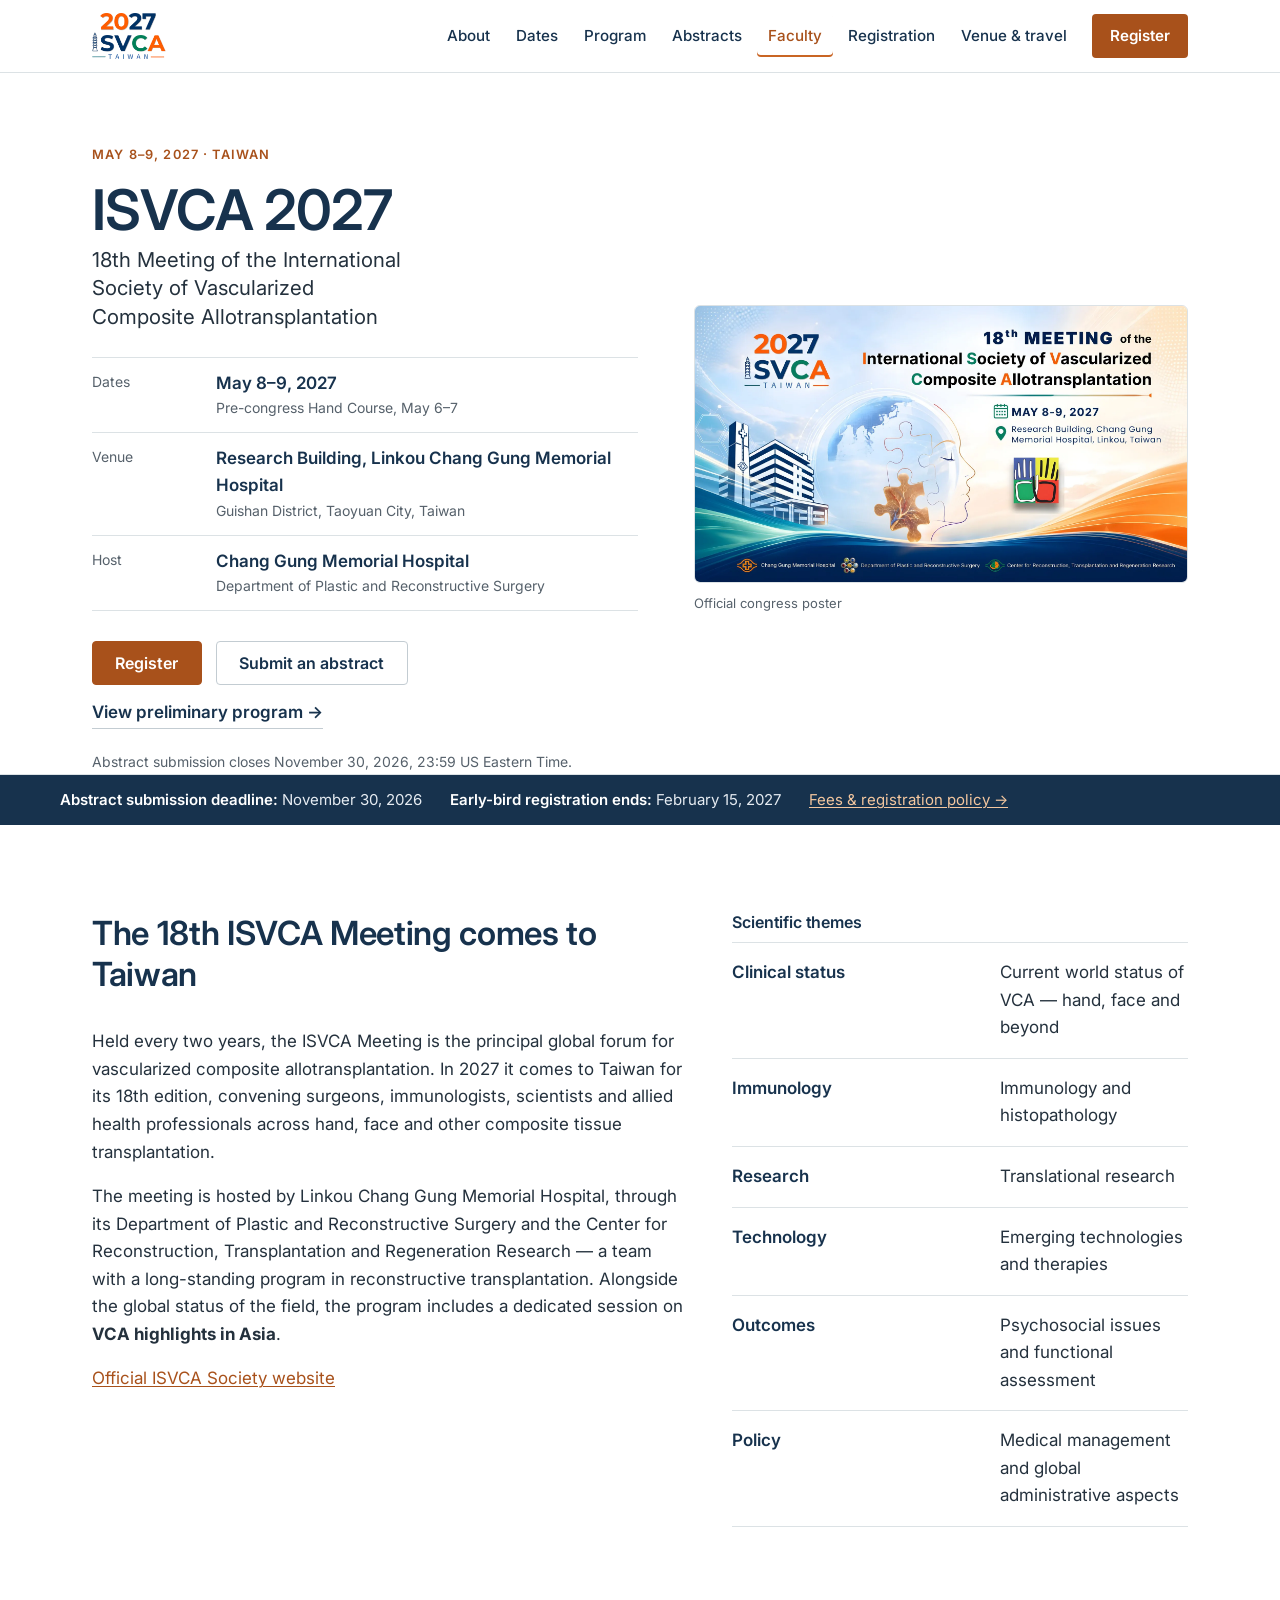
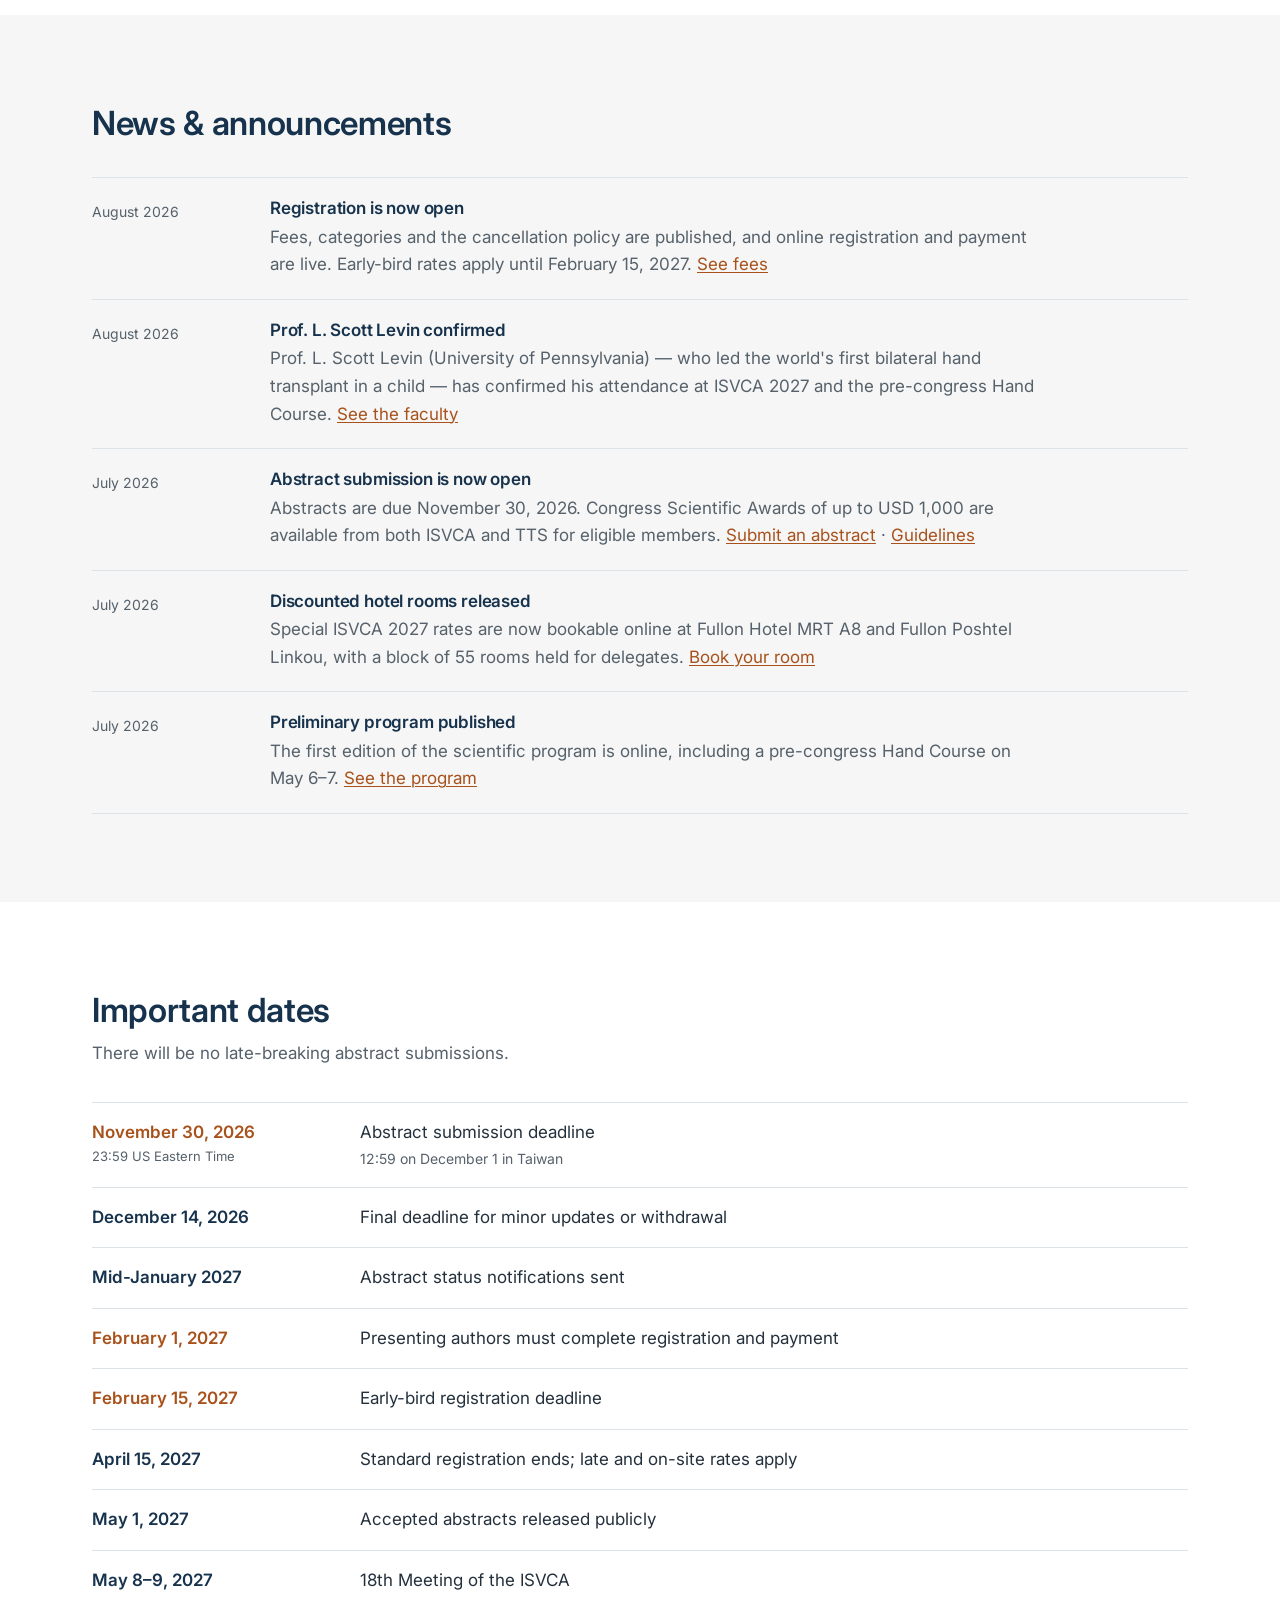
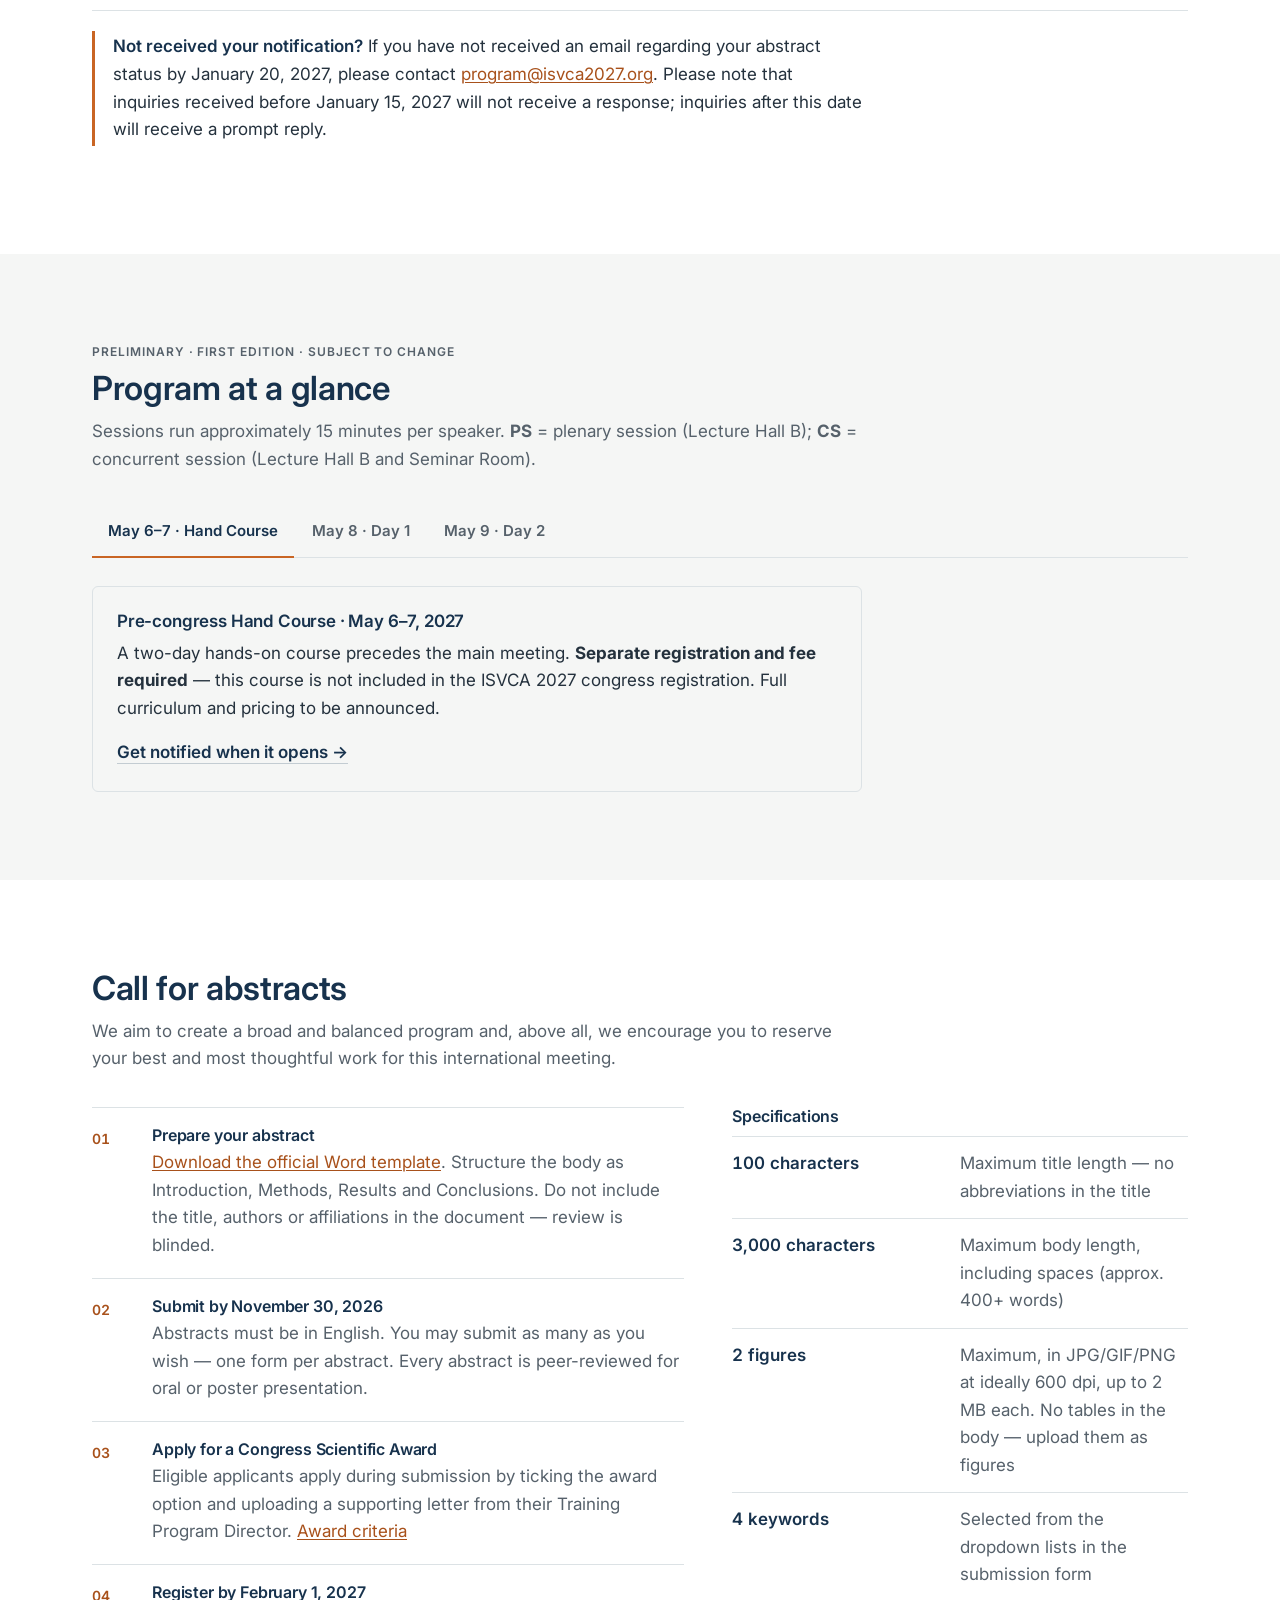
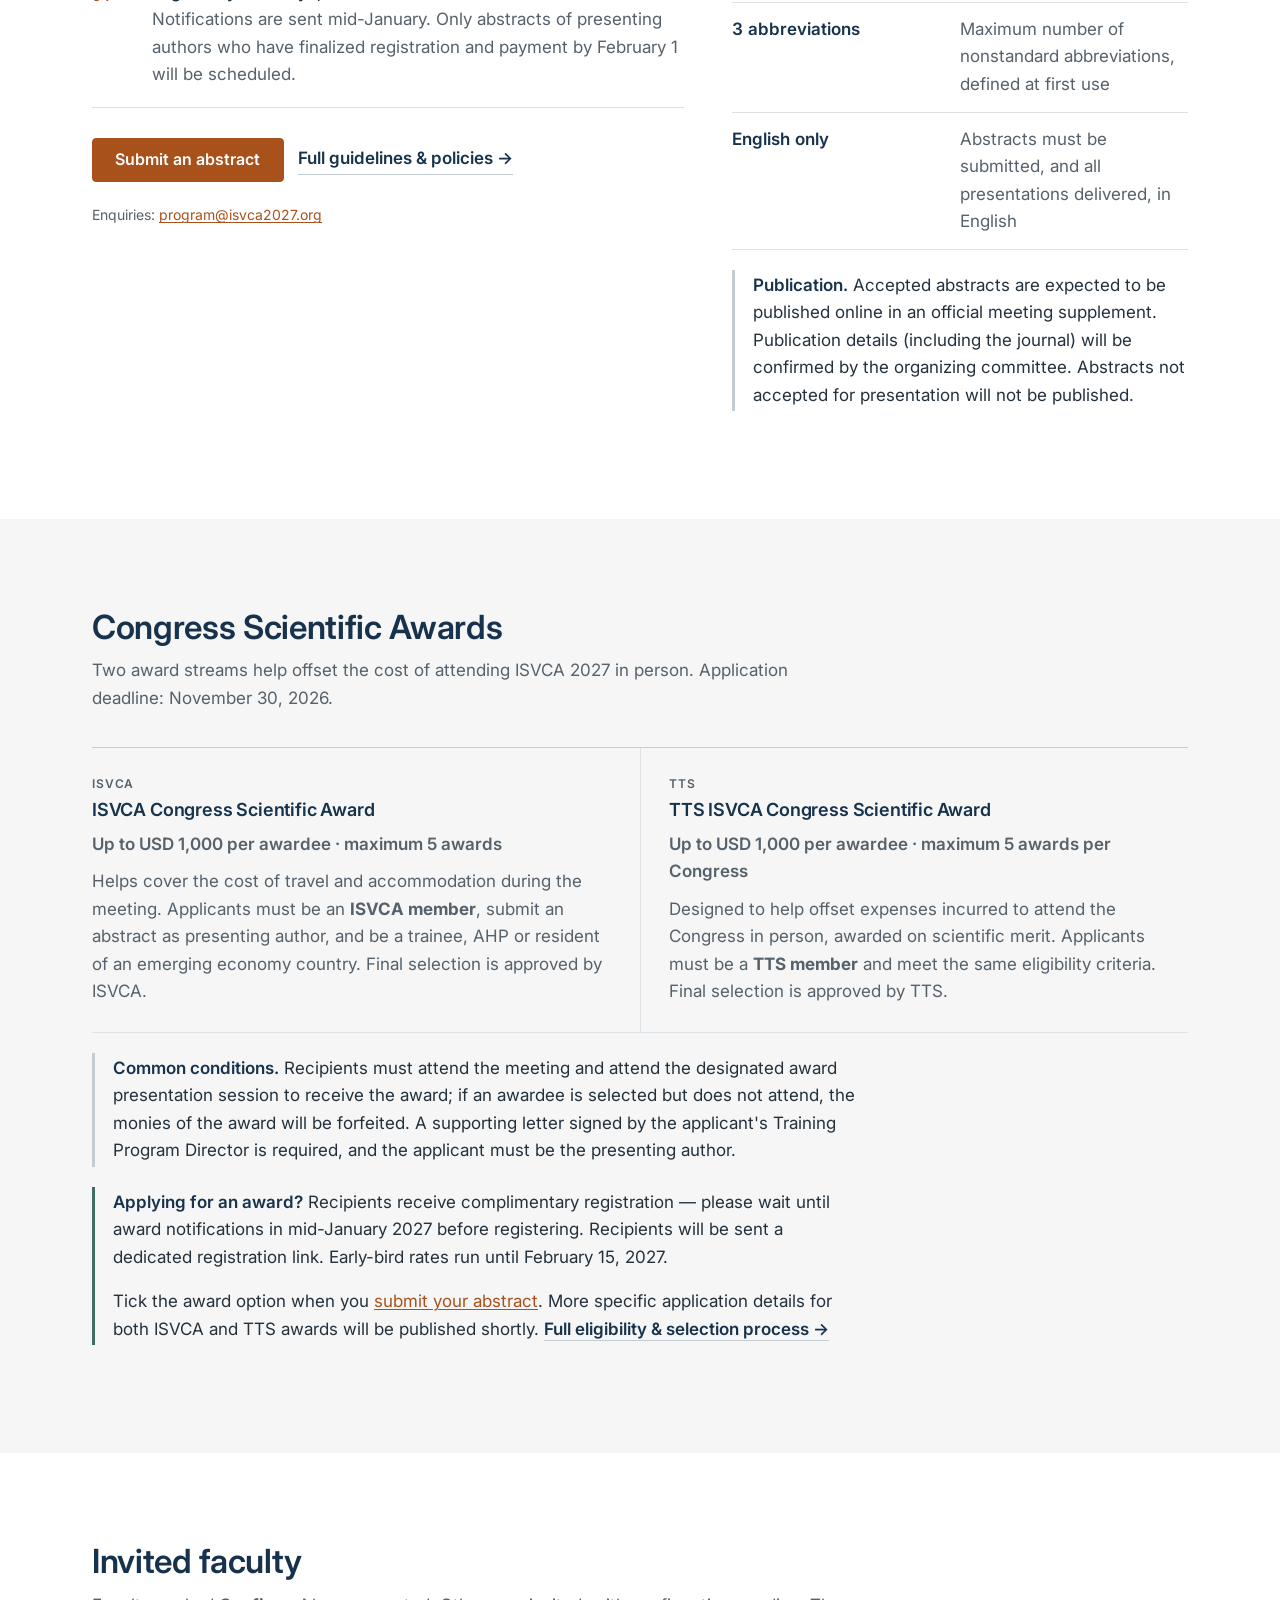
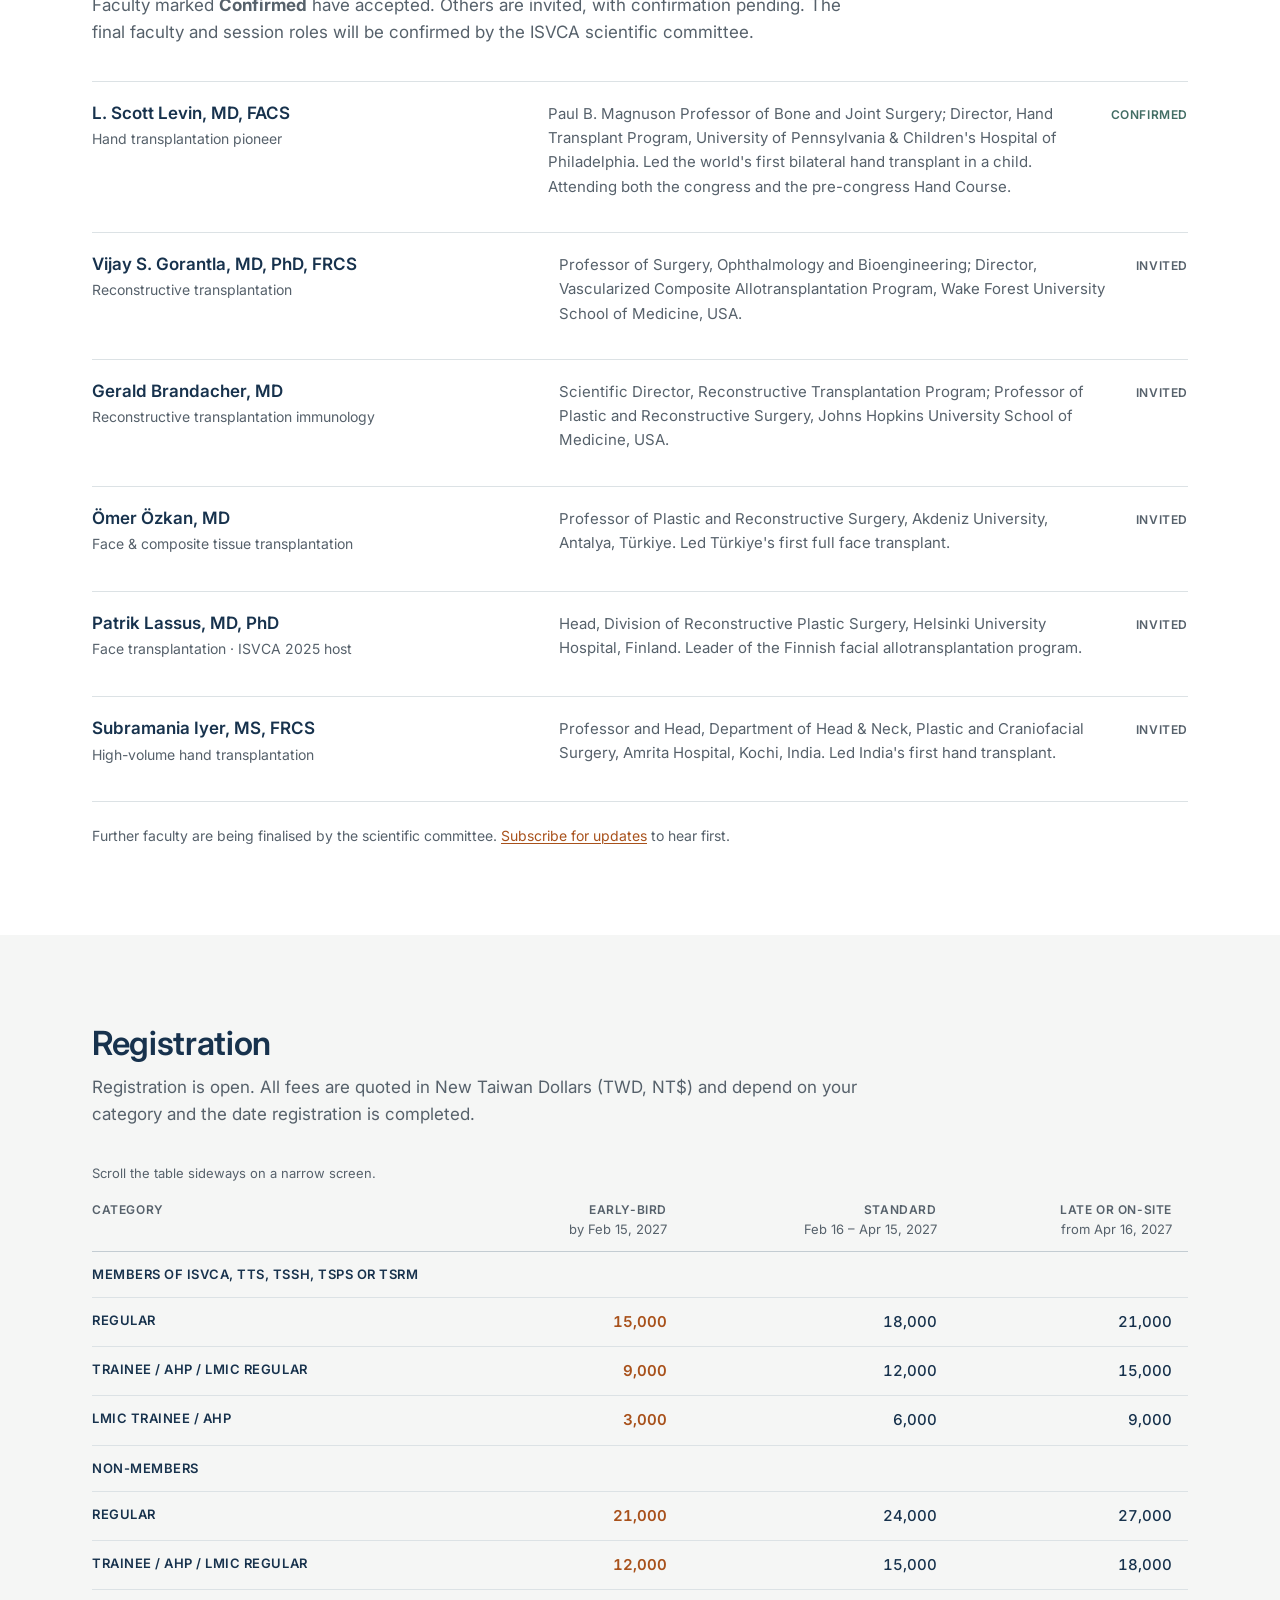
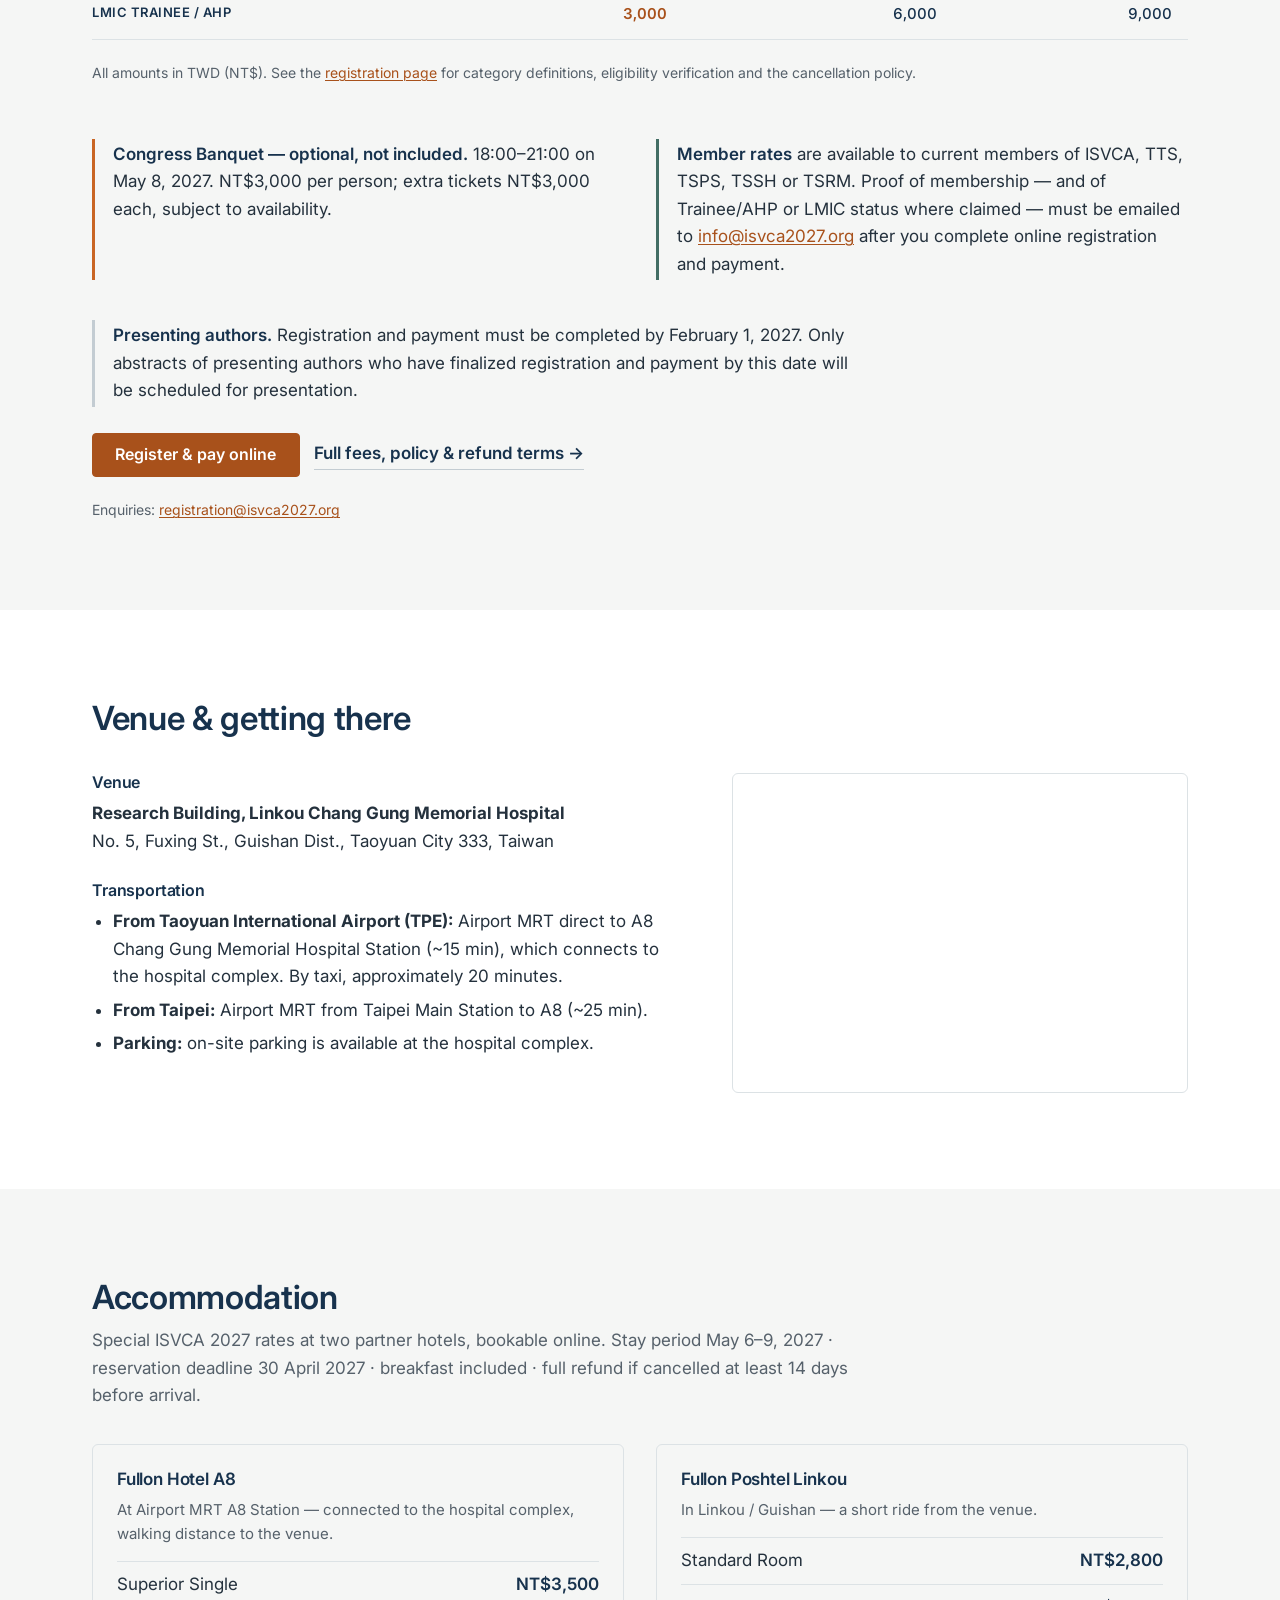
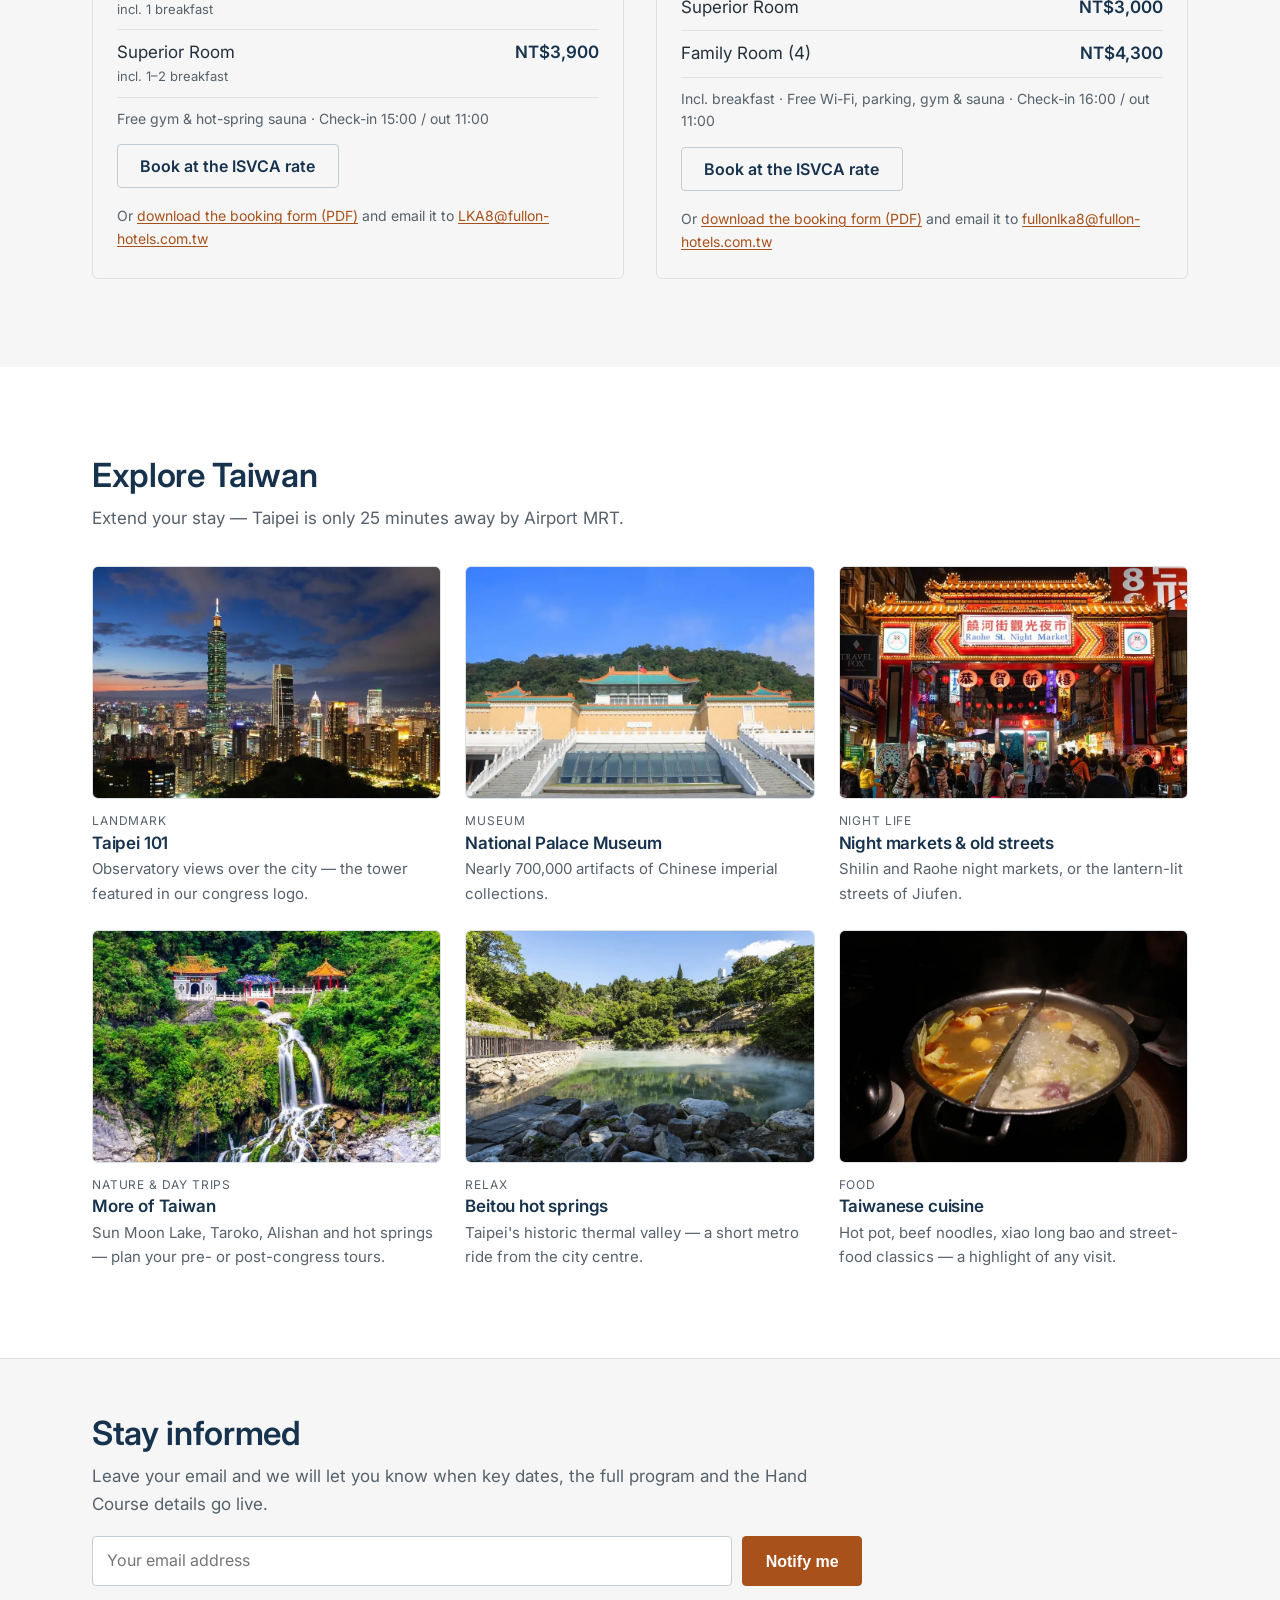
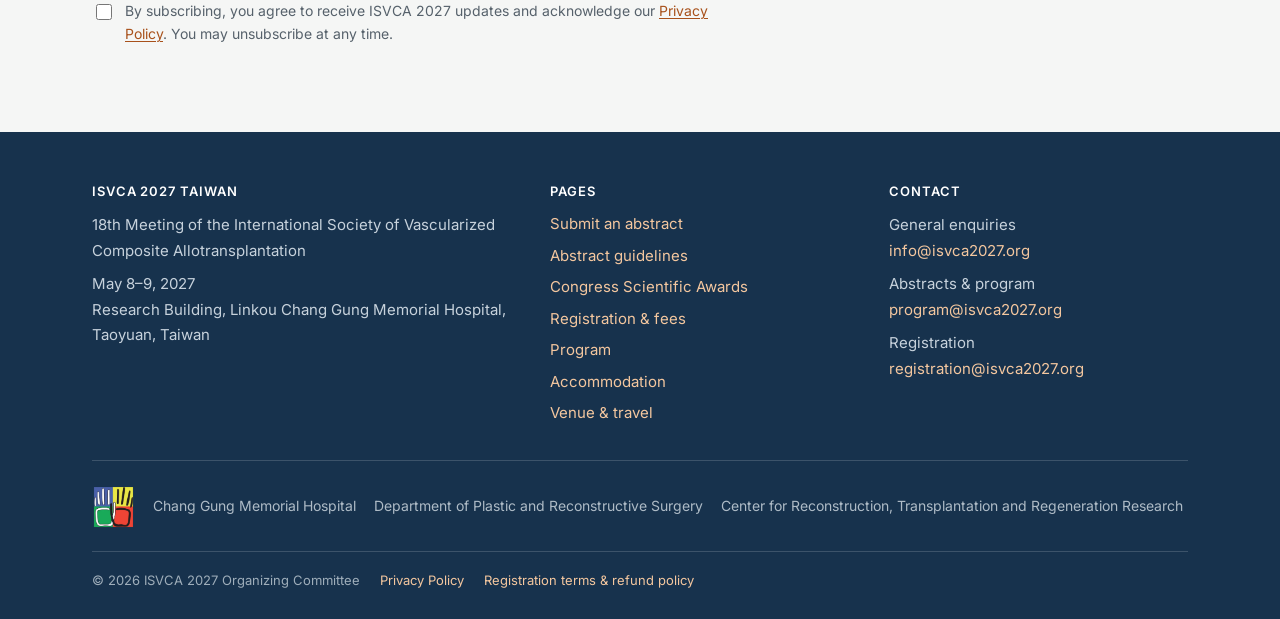
==== index.html @ fd090eeb "ISVCA 2027 site: editorial redesign with shared design system - single shared stylesheet (assets/css" ====
<!DOCTYPE html>
<html lang="en">
<head>
<meta charset="UTF-8">
<meta name="viewport" content="width=device-width, initial-scale=1">
<title>ISVCA 2027 — 18th Meeting of the International Society of Vascularized Composite Allotransplantation</title>
<meta name="description" content="18th Meeting of the International Society of Vascularized Composite Allotransplantation (ISVCA 2027), May 8–9, 2027, Linkou Chang Gung Memorial Hospital, Taiwan. Registration and call for abstracts are open.">
<link rel="canonical" href="https://isvca2027.org/">
<meta property="og:type" content="website">
<meta property="og:site_name" content="ISVCA 2027 Taiwan">
<meta property="og:title" content="ISVCA 2027 · 18th Meeting of the International Society of VCA">
<meta property="og:description" content="May 8–9, 2027 · Linkou Chang Gung Memorial Hospital, Taiwan. Registration open; abstracts due November 30, 2026.">
<meta property="og:url" content="https://isvca2027.org/">
<meta property="og:image" content="https://isvca2027.org/assets/banner.webp">
<meta name="twitter:card" content="summary_large_image">
<meta name="twitter:title" content="ISVCA 2027 · 18th Meeting of the International Society of VCA">
<meta name="twitter:description" content="May 8–9, 2027 · Taiwan. Registration open; abstracts due Nov 30, 2026.">
<meta name="twitter:image" content="https://isvca2027.org/assets/banner.webp">
<meta name="theme-color" content="#17324D">
<link rel="icon" href="assets/favicon.svg" type="image/svg+xml">
<link rel="preconnect" href="https://fonts.googleapis.com">
<link rel="preconnect" href="https://fonts.gstatic.com" crossorigin>
<link rel="stylesheet" href="https://fonts.googleapis.com/css2?family=Inter:wght@400;500;600&display=swap">
<link rel="stylesheet" href="assets/css/site.css">
<script type="application/ld+json">
{
  "@context":"https://schema.org","@type":"Event",
  "name":"ISVCA 2027 — 18th Meeting of the International Society of Vascularized Composite Allotransplantation",
  "startDate":"2027-05-08","endDate":"2027-05-09",
  "eventAttendanceMode":"https://schema.org/OfflineEventAttendanceMode",
  "eventStatus":"https://schema.org/EventScheduled",
  "location":{"@type":"Place","name":"Research Building, Linkou Chang Gung Memorial Hospital",
    "address":{"@type":"PostalAddress","streetAddress":"No. 5, Fuxing St., Guishan Dist.","addressLocality":"Taoyuan City","postalCode":"333","addressCountry":"TW"}},
  "organizer":{"@type":"Organization","name":"ISVCA 2027 Organizing Committee, Chang Gung Memorial Hospital","url":"https://isvca2027.org/"},
  "url":"https://isvca2027.org/"
}
</script>
</head>
<body>

<a class="sr-only" href="#main">Skip to main content</a>

<header class="site-head">
  <div class="wrap site-head__in">
    <a class="site-head__brand" href="/"><img src="assets/logo.webp" width="288" height="180" alt="ISVCA 2027 Taiwan"></a>
    <button class="nav-toggle" aria-expanded="false" aria-controls="site-nav">
      <svg width="16" height="12" viewBox="0 0 16 12" aria-hidden="true"><path d="M0 1h16M0 6h16M0 11h16" stroke="currentColor" stroke-width="1.6"/></svg>
      Menu
    </button>
    <nav class="site-nav" id="site-nav" aria-label="Main">
      <a href="#about">About</a>
      <a href="#dates">Dates</a>
      <a href="#program">Program</a>
      <a href="#abstracts">Abstracts</a>
      <a href="#faculty">Faculty</a>
      <a href="registration.html">Registration</a>
      <a href="#travel">Venue &amp; travel</a>
      <a class="nav-cta" href="https://payment.cgprstw.org/13" target="_blank" rel="noopener">Register</a>
    </nav>
  </div>
</header>

<main id="main">

  <!-- ============ HERO ============ -->
  <section class="hero">
    <div class="wrap hero__grid">
      <div>
        <p class="hero__eyebrow">May 8–9, 2027 · Taiwan</p>
        <h1>ISVCA 2027</h1>
        <p class="hero__sub">18th Meeting of the International Society of Vascularized Composite Allotransplantation</p>

        <ul class="hero__facts">
          <li><span class="k">Dates</span><span class="v">May 8–9, 2027<small>Pre-congress Hand Course, May 6–7</small></span></li>
          <li><span class="k">Venue</span><span class="v">Research Building, Linkou Chang Gung Memorial Hospital<small>Guishan District, Taoyuan City, Taiwan</small></span></li>
          <li><span class="k">Host</span><span class="v">Chang Gung Memorial Hospital<small>Department of Plastic and Reconstructive Surgery</small></span></li>
        </ul>

        <div class="hero__actions">
          <a class="btn btn--primary" href="https://payment.cgprstw.org/13" target="_blank" rel="noopener">Register</a>
          <a class="btn btn--secondary" href="submit-abstract.html">Submit an abstract</a>
          <a class="link-quiet" href="#program">View preliminary program →</a>
        </div>
        <p class="hero__note" id="countdown-note">Abstract submission closes November 30, 2026, 23:59 US Eastern Time.</p>
      </div>

      <figure class="hero__poster">
        <img src="assets/banner.webp" width="1920" height="1080" fetchpriority="high" decoding="async"
             alt="ISVCA 2027 official congress poster: 18th Meeting of the International Society of Vascularized Composite Allotransplantation, May 8–9 2027, Research Building, Linkou Chang Gung Memorial Hospital, Taiwan.">
        <figcaption>Official congress poster</figcaption>
      </figure>
    </div>
  </section>

  <div class="notice">
    <div class="wrap notice__in">
      <span><b>Abstract submission deadline:</b> November 30, 2026</span>
      <span><b>Early-bird registration ends:</b> February 15, 2027</span>
      <a href="registration.html">Fees &amp; registration policy →</a>
    </div>
  </div>

  <!-- ============ ABOUT ============ -->
  <section class="section" id="about">
    <div class="wrap">
      <div class="cols-2-7-5">
        <div class="reveal">
          <div class="s-head">
            <h2>The 18th ISVCA Meeting comes to Taiwan</h2>
          </div>
          <div class="prose">
            <p>Held every two years, the ISVCA Meeting is the principal global forum for vascularized composite
              allotransplantation. In 2027 it comes to Taiwan for its 18th edition, convening surgeons, immunologists,
              scientists and allied health professionals across hand, face and other composite tissue transplantation.</p>
            <p>The meeting is hosted by Linkou Chang Gung Memorial Hospital, through its Department of Plastic and
              Reconstructive Surgery and the Center for Reconstruction, Transplantation and Regeneration Research — a team
              with a long-standing program in reconstructive transplantation. Alongside the global status of the field, the
              program includes a dedicated session on <strong>VCA highlights in Asia</strong>.</p>
            <p><a href="https://tts.org/isvca-about/isvca-mission-objectives" target="_blank" rel="noopener">Official ISVCA Society website</a></p>
          </div>
        </div>

        <div class="reveal">
          <h3 style="font-size:1rem;margin-bottom:.6rem">Scientific themes</h3>
          <dl class="datalist">
            <div class="datalist__row"><dt class="datalist__term">Clinical status</dt><dd class="datalist__desc">Current world status of VCA — hand, face and beyond</dd></div>
            <div class="datalist__row"><dt class="datalist__term">Immunology</dt><dd class="datalist__desc">Immunology and histopathology</dd></div>
            <div class="datalist__row"><dt class="datalist__term">Research</dt><dd class="datalist__desc">Translational research</dd></div>
            <div class="datalist__row"><dt class="datalist__term">Technology</dt><dd class="datalist__desc">Emerging technologies and therapies</dd></div>
            <div class="datalist__row"><dt class="datalist__term">Outcomes</dt><dd class="datalist__desc">Psychosocial issues and functional assessment</dd></div>
            <div class="datalist__row"><dt class="datalist__term">Policy</dt><dd class="datalist__desc">Medical management and global administrative aspects</dd></div>
          </dl>
        </div>
      </div>
    </div>
  </section>

  <!-- ============ NEWS ============ -->
  <section class="section section--alt" id="news">
    <div class="wrap">
      <div class="s-head reveal"><h2>News &amp; announcements</h2></div>
      <div class="newslist reveal">
        <article class="newsitem">
          <p class="newsitem__date">August 2026</p>
          <div>
            <h3>Registration is now open</h3>
            <p>Fees, categories and the cancellation policy are published, and online registration and payment are live.
              Early-bird rates apply until February 15, 2027. <a href="registration.html">See fees</a></p>
          </div>
        </article>
        <article class="newsitem">
          <p class="newsitem__date">August 2026</p>
          <div>
            <h3>Prof. L. Scott Levin confirmed</h3>
            <p>Prof. L. Scott Levin (University of Pennsylvania) — who led the world's first bilateral hand transplant in a
              child — has confirmed his attendance at ISVCA 2027 and the pre-congress Hand Course.
              <a href="#faculty">See the faculty</a></p>
          </div>
        </article>
        <article class="newsitem">
          <p class="newsitem__date">July 2026</p>
          <div>
            <h3>Abstract submission is now open</h3>
            <p>Abstracts are due November 30, 2026. Congress Scientific Awards of up to USD 1,000 are available from both
              ISVCA and TTS for eligible members. <a href="submit-abstract.html">Submit an abstract</a> ·
              <a href="abstract-guidelines.html">Guidelines</a></p>
          </div>
        </article>
        <article class="newsitem">
          <p class="newsitem__date">July 2026</p>
          <div>
            <h3>Discounted hotel rooms released</h3>
            <p>Special ISVCA 2027 rates are now bookable online at Fullon Hotel MRT A8 and Fullon Poshtel Linkou, with a
              block of 55 rooms held for delegates. <a href="#hotels">Book your room</a></p>
          </div>
        </article>
        <article class="newsitem">
          <p class="newsitem__date">July 2026</p>
          <div>
            <h3>Preliminary program published</h3>
            <p>The first edition of the scientific program is online, including a pre-congress Hand Course on May 6–7.
              <a href="#program">See the program</a></p>
          </div>
        </article>
      </div>
    </div>
  </section>

  <!-- ============ DATES ============ -->
  <section class="section" id="dates">
    <div class="wrap">
      <div class="s-head reveal">
        <h2>Important dates</h2>
        <p class="lede">There will be no late-breaking abstract submissions.</p>
      </div>
      <dl class="datalist reveal">
        <div class="datalist__row is-key">
          <dt class="datalist__term">November 30, 2026<small>23:59 US Eastern Time</small></dt>
          <dd class="datalist__desc">Abstract submission deadline <small>12:59 on December 1 in Taiwan</small></dd>
        </div>
        <div class="datalist__row">
          <dt class="datalist__term">December 14, 2026</dt>
          <dd class="datalist__desc">Final deadline for minor updates or withdrawal</dd>
        </div>
        <div class="datalist__row">
          <dt class="datalist__term">Mid-January 2027</dt>
          <dd class="datalist__desc">Abstract status notifications sent</dd>
        </div>
        <div class="datalist__row is-key">
          <dt class="datalist__term">February 1, 2027</dt>
          <dd class="datalist__desc">Presenting authors must complete registration and payment</dd>
        </div>
        <div class="datalist__row is-key">
          <dt class="datalist__term">February 15, 2027</dt>
          <dd class="datalist__desc">Early-bird registration deadline</dd>
        </div>
        <div class="datalist__row">
          <dt class="datalist__term">April 15, 2027</dt>
          <dd class="datalist__desc">Standard registration ends; late and on-site rates apply</dd>
        </div>
        <div class="datalist__row">
          <dt class="datalist__term">May 1, 2027</dt>
          <dd class="datalist__desc">Accepted abstracts released publicly</dd>
        </div>
        <div class="datalist__row">
          <dt class="datalist__term">May 8–9, 2027</dt>
          <dd class="datalist__desc">18th Meeting of the ISVCA</dd>
        </div>
      </dl>
      <div class="callout callout--accent reveal">
        <p><span class="callout__title">Not received your notification?</span> If you have not received an email regarding
          your abstract status by January 20, 2027, please contact
          <a href="mailto:program@isvca2027.org">program@isvca2027.org</a>. Please note that inquiries received before
          January 15, 2027 will not receive a response; inquiries after this date will receive a prompt reply.</p>
      </div>
    </div>
  </section>

  <!-- ============ PROGRAM ============ -->
  <section class="section section--alt" id="program">
    <div class="wrap">
      <div class="s-head reveal">
        <span class="kicker">Preliminary · first edition · subject to change</span>
        <h2>Program at a glance</h2>
        <p class="lede">Sessions run approximately 15 minutes per speaker. <strong>PS</strong> = plenary session
          (Lecture Hall B); <strong>CS</strong> = concurrent session (Lecture Hall B and Seminar Room).</p>
      </div>

      <div class="tabs" data-tabs role="tablist" aria-label="Program days">
        <button role="tab" id="tab-course" aria-controls="panel-course" aria-selected="true" tabindex="0">May 6–7 · Hand Course</button>
        <button role="tab" id="tab-d1" aria-controls="panel-d1" aria-selected="false" tabindex="-1">May 8 · Day 1</button>
        <button role="tab" id="tab-d2" aria-controls="panel-d2" aria-selected="false" tabindex="-1">May 9 · Day 2</button>
      </div>

      <div class="tabpanel" id="panel-course" role="tabpanel" aria-labelledby="tab-course" tabindex="0">
        <div class="panel" style="margin-top:28px;max-width:var(--measure)">
          <h3>Pre-congress Hand Course · May 6–7, 2027</h3>
          <p>A two-day hands-on course precedes the main meeting. <strong>Separate registration and fee required</strong> —
            this course is not included in the ISVCA 2027 congress registration. Full curriculum and pricing to be announced.</p>
          <p style="margin-bottom:0"><a class="link-quiet" href="#notify">Get notified when it opens →</a></p>
        </div>
      </div>

      <div class="tabpanel" id="panel-d1" role="tabpanel" aria-labelledby="tab-d1" tabindex="0" hidden>
        <table class="sched">
          <caption>Saturday, May 8, 2027 — preliminary, subject to change.</caption>
          <thead><tr><th scope="col">Time</th><th scope="col">Session</th></tr></thead>
          <tbody>
            <tr><td class="t">07:30–08:30</td><td class="ttl">Oral Presentation I<span class="tag">PS</span><small>Peer-reviewed abstract presentations</small></td></tr>
            <tr class="is-key"><td class="t">08:30–08:50</td><td class="ttl">Opening &amp; Welcome</td></tr>
            <tr><td class="t">08:50–10:30</td><td class="ttl">Current World Status of VCA I<span class="tag">PS</span><small>Hand, face and other composite tissue transplantation</small></td></tr>
            <tr class="is-break"><td class="t">10:30–10:50</td><td class="ttl">Coffee break / poster exhibition</td></tr>
            <tr><td class="t">10:50–11:50</td><td class="ttl">Psychosocial Issues<span class="tag">PS</span></td></tr>
            <tr><td class="t">11:50–12:20</td><td class="ttl">Global Data Network<span class="tag">PS</span></td></tr>
            <tr class="is-break"><td class="t">12:20–13:30</td><td class="ttl">Lunch / sponsor's seminar</td></tr>
            <tr><td class="t">13:30–15:00</td><td class="ttl">Immunology &amp; Histopathology · Translational Research<span class="tag">CS</span><small>Concurrent sessions — Lecture Hall B and Seminar Room</small></td></tr>
            <tr class="is-break"><td class="t">15:00–15:20</td><td class="ttl">Coffee break / poster exhibition</td></tr>
            <tr><td class="t">15:20–16:20</td><td class="ttl">Emerging Technologies &amp; Therapies I · Functional Assessment<span class="tag">CS</span><small>Concurrent sessions</small></td></tr>
            <tr class="is-key"><td class="t">16:20–17:30</td><td class="ttl">The Nakos Keynote Lecture<span class="tag">PS</span></td></tr>
            <tr class="is-break"><td class="t">18:00–21:00</td><td class="ttl">Congress Banquet <small>Optional, not included in registration — NT$3,000 per person</small></td></tr>
          </tbody>
        </table>
      </div>

      <div class="tabpanel" id="panel-d2" role="tabpanel" aria-labelledby="tab-d2" tabindex="0" hidden>
        <table class="sched">
          <caption>Sunday, May 9, 2027 — preliminary, subject to change.</caption>
          <thead><tr><th scope="col">Time</th><th scope="col">Session</th></tr></thead>
          <tbody>
            <tr class="is-break"><td class="t">08:00–08:30</td><td class="ttl">ISVCA Council Meeting</td></tr>
            <tr class="is-break"><td class="t">08:30–09:00</td><td class="ttl">ISVCA Member Meeting</td></tr>
            <tr><td class="t">09:00–10:30</td><td class="ttl">Current World Status of VCA II<span class="tag">PS</span></td></tr>
            <tr class="is-break"><td class="t">10:30–10:50</td><td class="ttl">Coffee break / poster exhibition</td></tr>
            <tr class="is-key"><td class="t">10:50–12:20</td><td class="ttl">VCA Highlights in Asia<span class="tag">PS</span></td></tr>
            <tr class="is-break"><td class="t">12:20–13:30</td><td class="ttl">Lunch / sponsor's seminar</td></tr>
            <tr><td class="t">13:30–14:50</td><td class="ttl">Emerging Technologies &amp; Therapies II · Oral Presentation II<span class="tag">CS</span><small>Concurrent sessions</small></td></tr>
            <tr class="is-break"><td class="t">14:50–15:10</td><td class="ttl">Coffee break / poster exhibition</td></tr>
            <tr><td class="t">15:10–16:10</td><td class="ttl">Medical Management<span class="tag">PS</span></td></tr>
            <tr><td class="t">16:10–17:00</td><td class="ttl">Global Administrative Aspects<span class="tag">PS</span></td></tr>
            <tr class="is-key"><td class="t">17:00</td><td class="ttl">Closing Remarks</td></tr>
          </tbody>
        </table>
      </div>
    </div>
  </section>

  <!-- ============ ABSTRACTS ============ -->
  <section class="section" id="abstracts">
    <div class="wrap">
      <div class="s-head reveal">
        <h2>Call for abstracts</h2>
        <p class="lede">We aim to create a broad and balanced program and, above all, we encourage you to reserve your best
          and most thoughtful work for this international meeting.</p>
      </div>

      <div class="cols-2-7-5">
        <div class="reveal">
          <ol class="steps">
            <li>
              <div>
                <h3>Prepare your abstract</h3>
                <p><a href="ISVCA2027-Abstract-Template.docx" download>Download the official Word template</a>. Structure the
                  body as Introduction, Methods, Results and Conclusions. Do not include the title, authors or affiliations in
                  the document — review is blinded.</p>
              </div>
            </li>
            <li>
              <div>
                <h3>Submit by November 30, 2026</h3>
                <p>Abstracts must be in English. You may submit as many as you wish — one form per abstract. Every abstract is
                  peer-reviewed for oral or poster presentation.</p>
              </div>
            </li>
            <li>
              <div>
                <h3>Apply for a Congress Scientific Award</h3>
                <p>Eligible applicants apply during submission by ticking the award option and uploading a supporting letter
                  from their Training Program Director. <a href="awards.html">Award criteria</a></p>
              </div>
            </li>
            <li>
              <div>
                <h3>Register by February 1, 2027</h3>
                <p>Notifications are sent mid-January. Only abstracts of presenting authors who have finalized registration and
                  payment by February 1 will be scheduled.</p>
              </div>
            </li>
          </ol>

          <div class="hero__actions" style="margin-top:30px">
            <a class="btn btn--primary" href="submit-abstract.html">Submit an abstract</a>
            <a class="link-quiet" href="abstract-guidelines.html">Full guidelines &amp; policies →</a>
          </div>
          <p class="hero__note">Enquiries: <a href="mailto:program@isvca2027.org">program@isvca2027.org</a></p>
        </div>

        <div class="reveal">
          <h3 style="font-size:1rem;margin-bottom:.6rem">Specifications</h3>
          <dl class="speclist">
            <div class="speclist__row"><dt>100 characters</dt><dd>Maximum title length — no abbreviations in the title</dd></div>
            <div class="speclist__row"><dt>3,000 characters</dt><dd>Maximum body length, including spaces (approx. 400+ words)</dd></div>
            <div class="speclist__row"><dt>2 figures</dt><dd>Maximum, in JPG/GIF/PNG at ideally 600 dpi, up to 2 MB each. No tables in the body — upload them as figures</dd></div>
            <div class="speclist__row"><dt>4 keywords</dt><dd>Selected from the dropdown lists in the submission form</dd></div>
            <div class="speclist__row"><dt>3 abbreviations</dt><dd>Maximum number of nonstandard abbreviations, defined at first use</dd></div>
            <div class="speclist__row"><dt>English only</dt><dd>Abstracts must be submitted, and all presentations delivered, in English</dd></div>
          </dl>
          <div class="callout">
            <p><span class="callout__title">Publication.</span> Accepted abstracts are expected to be published online in an
              official meeting supplement. Publication details (including the journal) will be confirmed by the organizing
              committee. Abstracts not accepted for presentation will not be published.</p>
          </div>
        </div>
      </div>
    </div>
  </section>

  <!-- ============ AWARDS ============ -->
  <section class="section section--alt" id="awards">
    <div class="wrap">
      <div class="s-head reveal">
        <h2>Congress Scientific Awards</h2>
        <p class="lede">Two award streams help offset the cost of attending ISVCA 2027 in person.
          Application deadline: November 30, 2026.</p>
      </div>

      <div class="awards reveal">
        <div class="award">
          <p class="award__org">ISVCA</p>
          <h3>ISVCA Congress Scientific Award</h3>
          <p class="award__amount">Up to USD 1,000 per awardee · maximum 5 awards</p>
          <p>Helps cover the cost of travel and accommodation during the meeting. Applicants must be an <strong>ISVCA
            member</strong>, submit an abstract as presenting author, and be a trainee, AHP or resident of an emerging economy
            country. Final selection is approved by ISVCA.</p>
        </div>
        <div class="award">
          <p class="award__org">TTS</p>
          <h3>TTS ISVCA Congress Scientific Award</h3>
          <p class="award__amount">Up to USD 1,000 per awardee · maximum 5 awards per Congress</p>
          <p>Designed to help offset expenses incurred to attend the Congress in person, awarded on scientific merit.
            Applicants must be a <strong>TTS member</strong> and meet the same eligibility criteria. Final selection is
            approved by TTS.</p>
        </div>
      </div>

      <div class="callout reveal">
        <p><span class="callout__title">Common conditions.</span> Recipients must attend the meeting and attend the designated
          award presentation session to receive the award; if an awardee is selected but does not attend, the monies of the
          award will be forfeited. A supporting letter signed by the applicant's Training Program Director is required, and the
          applicant must be the presenting author.</p>
      </div>
      <div class="callout callout--green reveal">
        <p><span class="callout__title">Applying for an award?</span> Recipients receive complimentary registration — please
          wait until award notifications in mid-January 2027 before registering. Recipients will be sent a dedicated
          registration link. Early-bird rates run until February 15, 2027.</p>
        <p style="margin-bottom:0">Tick the award option when you <a href="submit-abstract.html">submit your abstract</a>.
          More specific application details for both ISVCA and TTS awards will be published shortly.
          <a class="link-quiet" href="awards.html">Full eligibility &amp; selection process →</a></p>
      </div>
    </div>
  </section>

  <!-- ============ FACULTY ============ -->
  <section class="section" id="faculty">
    <div class="wrap">
      <div class="s-head reveal">
        <h2>Invited faculty</h2>
        <p class="lede">Faculty marked <strong>Confirmed</strong> have accepted. Others are invited, with confirmation
          pending. The final faculty and session roles will be confirmed by the ISVCA scientific committee.</p>
      </div>
      <div class="faculty reveal">
        <div class="faculty__row">
          <p class="faculty__name">L. Scott Levin, MD, FACS<span>Hand transplantation pioneer</span></p>
          <p class="faculty__affil">Paul B. Magnuson Professor of Bone and Joint Surgery; Director, Hand Transplant Program,
            University of Pennsylvania &amp; Children's Hospital of Philadelphia. Led the world's first bilateral hand
            transplant in a child. Attending both the congress and the pre-congress Hand Course.</p>
          <p class="faculty__status is-confirmed">Confirmed</p>
        </div>
        <div class="faculty__row">
          <p class="faculty__name">Vijay S. Gorantla, MD, PhD, FRCS<span>Reconstructive transplantation</span></p>
          <p class="faculty__affil">Professor of Surgery, Ophthalmology and Bioengineering; Director, Vascularized Composite
            Allotransplantation Program, Wake Forest University School of Medicine, USA.</p>
          <p class="faculty__status">Invited</p>
        </div>
        <div class="faculty__row">
          <p class="faculty__name">Gerald Brandacher, MD<span>Reconstructive transplantation immunology</span></p>
          <p class="faculty__affil">Scientific Director, Reconstructive Transplantation Program; Professor of Plastic and
            Reconstructive Surgery, Johns Hopkins University School of Medicine, USA.</p>
          <p class="faculty__status">Invited</p>
        </div>
        <div class="faculty__row">
          <p class="faculty__name">Ömer Özkan, MD<span>Face &amp; composite tissue transplantation</span></p>
          <p class="faculty__affil">Professor of Plastic and Reconstructive Surgery, Akdeniz University, Antalya, Türkiye.
            Led Türkiye's first full face transplant.</p>
          <p class="faculty__status">Invited</p>
        </div>
        <div class="faculty__row">
          <p class="faculty__name">Patrik Lassus, MD, PhD<span>Face transplantation · ISVCA 2025 host</span></p>
          <p class="faculty__affil">Head, Division of Reconstructive Plastic Surgery, Helsinki University Hospital, Finland.
            Leader of the Finnish facial allotransplantation program.</p>
          <p class="faculty__status">Invited</p>
        </div>
        <div class="faculty__row">
          <p class="faculty__name">Subramania Iyer, MS, FRCS<span>High-volume hand transplantation</span></p>
          <p class="faculty__affil">Professor and Head, Department of Head &amp; Neck, Plastic and Craniofacial Surgery,
            Amrita Hospital, Kochi, India. Led India's first hand transplant.</p>
          <p class="faculty__status">Invited</p>
        </div>
      </div>
      <p class="hero__note reveal">Further faculty are being finalised by the scientific committee.
        <a href="#notify">Subscribe for updates</a> to hear first.</p>
    </div>
  </section>

  <!-- ============ REGISTRATION ============ -->
  <section class="section section--alt" id="registration">
    <div class="wrap">
      <div class="s-head reveal">
        <h2>Registration</h2>
        <p class="lede">Registration is open. All fees are quoted in New Taiwan Dollars (TWD, NT$) and depend on your
          category and the date registration is completed.</p>
      </div>

      <div class="reveal">
        <p class="tablewrap__hint">Scroll the table sideways on a narrow screen.</p>
        <div class="tablewrap">
          <table class="feetable">
            <caption class="sr-only">ISVCA 2027 registration fees in New Taiwan Dollars</caption>
            <thead>
              <tr>
                <th scope="col">Category</th>
                <th scope="col">Early-bird<span>by Feb 15, 2027</span></th>
                <th scope="col">Standard<span>Feb 16 – Apr 15, 2027</span></th>
                <th scope="col">Late or on-site<span>from Apr 16, 2027</span></th>
              </tr>
            </thead>
            <tbody>
              <tr><th scope="rowgroup" colspan="4">Members of ISVCA, TTS, TSSH, TSPS or TSRM</th></tr>
              <tr><th scope="row">Regular</th><td class="num is-early">15,000</td><td class="num">18,000</td><td class="num">21,000</td></tr>
              <tr><th scope="row">Trainee / AHP / LMIC Regular</th><td class="num is-early">9,000</td><td class="num">12,000</td><td class="num">15,000</td></tr>
              <tr><th scope="row">LMIC Trainee / AHP</th><td class="num is-early">3,000</td><td class="num">6,000</td><td class="num">9,000</td></tr>
              <tr><th scope="rowgroup" colspan="4">Non-members</th></tr>
              <tr><th scope="row">Regular</th><td class="num is-early">21,000</td><td class="num">24,000</td><td class="num">27,000</td></tr>
              <tr><th scope="row">Trainee / AHP / LMIC Regular</th><td class="num is-early">12,000</td><td class="num">15,000</td><td class="num">18,000</td></tr>
              <tr><th scope="row">LMIC Trainee / AHP</th><td class="num is-early">3,000</td><td class="num">6,000</td><td class="num">9,000</td></tr>
            </tbody>
          </table>
        </div>
        <p class="hero__note">All amounts in TWD (NT$). See the <a href="registration.html">registration page</a> for category
          definitions, eligibility verification and the cancellation policy.</p>
      </div>

      <div class="cols-2" style="margin-top:34px">
        <div class="callout callout--accent reveal">
          <p><span class="callout__title">Congress Banquet — optional, not included.</span> 18:00–21:00 on May 8, 2027.
            NT$3,000 per person; extra tickets NT$3,000 each, subject to availability.</p>
        </div>
        <div class="callout callout--green reveal">
          <p><span class="callout__title">Member rates</span> are available to current members of ISVCA, TTS, TSPS, TSSH or
            TSRM. Proof of membership — and of Trainee/AHP or LMIC status where claimed — must be emailed to
            <a href="mailto:info@isvca2027.org">info@isvca2027.org</a> after you complete online registration and payment.</p>
        </div>
      </div>

      <div class="callout reveal">
        <p><span class="callout__title">Presenting authors.</span> Registration and payment must be completed by February 1,
          2027. Only abstracts of presenting authors who have finalized registration and payment by this date will be
          scheduled for presentation.</p>
      </div>

      <div class="hero__actions reveal" style="margin-top:26px">
        <a class="btn btn--primary" href="https://payment.cgprstw.org/13" target="_blank" rel="noopener">Register &amp; pay online</a>
        <a class="link-quiet" href="registration.html">Full fees, policy &amp; refund terms →</a>
      </div>
      <p class="hero__note reveal">Enquiries: <a href="mailto:registration@isvca2027.org">registration@isvca2027.org</a></p>
    </div>
  </section>

  <!-- ============ VENUE & TRAVEL ============ -->
  <section class="section" id="travel">
    <div class="wrap">
      <div class="s-head reveal"><h2>Venue &amp; getting there</h2></div>
      <div class="cols-2-7-5">
        <div class="reveal">
          <h3 style="font-size:1rem;margin-bottom:.5rem">Venue</h3>
          <p class="prose"><strong>Research Building, Linkou Chang Gung Memorial Hospital</strong><br>
            No. 5, Fuxing St., Guishan Dist., Taoyuan City 333, Taiwan</p>

          <h3 style="font-size:1rem;margin:1.6rem 0 .5rem">Transportation</h3>
          <ul class="prose">
            <li><strong>From Taoyuan International Airport (TPE):</strong> Airport MRT direct to A8 Chang Gung Memorial
              Hospital Station (~15 min), which connects to the hospital complex. By taxi, approximately 20 minutes.</li>
            <li><strong>From Taipei:</strong> Airport MRT from Taipei Main Station to A8 (~25 min).</li>
            <li><strong>Parking:</strong> on-site parking is available at the hospital complex.</li>
          </ul>
        </div>
        <div class="reveal">
          <iframe class="mapframe" loading="lazy" title="Map of Linkou Chang Gung Memorial Hospital"
                  src="https://maps.google.com/maps?q=Linkou%20Chang%20Gung%20Memorial%20Hospital%2C%20Taoyuan%2C%20Taiwan&z=14&output=embed"></iframe>
        </div>
      </div>
    </div>
  </section>

  <!-- ============ HOTELS ============ -->
  <section class="section section--alt" id="hotels">
    <div class="wrap">
      <div class="s-head reveal">
        <h2>Accommodation</h2>
        <p class="lede">Special ISVCA 2027 rates at two partner hotels, bookable online. Stay period May 6–9, 2027 ·
          reservation deadline 30 April 2027 · breakfast included · full refund if cancelled at least 14 days before arrival.</p>
      </div>
      <div class="cols-2 reveal">
        <div class="panel">
          <h3>Fullon Hotel A8</h3>
          <p style="color:var(--muted);font-size:.9375rem">At Airport MRT A8 Station — connected to the hospital complex,
            walking distance to the venue.</p>
          <dl class="datalist" style="margin:14px 0 10px">
            <div class="datalist__row" style="padding:9px 0;grid-template-columns:1fr auto">
              <dt class="datalist__term" style="font-weight:400;color:var(--ink)">Superior Single <small>incl. 1 breakfast</small></dt>
              <dd class="datalist__desc" style="font-weight:600;color:var(--navy);white-space:nowrap">NT$3,500</dd>
            </div>
            <div class="datalist__row" style="padding:9px 0;grid-template-columns:1fr auto">
              <dt class="datalist__term" style="font-weight:400;color:var(--ink)">Superior Room <small>incl. 1–2 breakfast</small></dt>
              <dd class="datalist__desc" style="font-weight:600;color:var(--navy);white-space:nowrap">NT$3,900</dd>
            </div>
          </dl>
          <p style="color:var(--muted);font-size:.875rem">Free gym &amp; hot-spring sauna · Check-in 15:00 / out 11:00</p>
          <p><a class="btn btn--secondary" href="https://hotel.gobooking.com.tw/en/FULLON-H-TYA8/Packages/Details/2027%20ISVCA" target="_blank" rel="noopener">Book at the ISVCA rate</a></p>
          <p style="font-size:.875rem;color:var(--muted);margin-bottom:0">Or
            <a href="booking-fullon-a8.pdf" target="_blank" rel="noopener">download the booking form (PDF)</a> and email it to
            <a href="mailto:LKA8@fullon-hotels.com.tw">LKA8@fullon-hotels.com.tw</a></p>
        </div>

        <div class="panel">
          <h3>Fullon Poshtel Linkou</h3>
          <p style="color:var(--muted);font-size:.9375rem">In Linkou / Guishan — a short ride from the venue.</p>
          <dl class="datalist" style="margin:14px 0 10px">
            <div class="datalist__row" style="padding:9px 0;grid-template-columns:1fr auto">
              <dt class="datalist__term" style="font-weight:400;color:var(--ink)">Standard Room</dt>
              <dd class="datalist__desc" style="font-weight:600;color:var(--navy);white-space:nowrap">NT$2,800</dd>
            </div>
            <div class="datalist__row" style="padding:9px 0;grid-template-columns:1fr auto">
              <dt class="datalist__term" style="font-weight:400;color:var(--ink)">Superior Room</dt>
              <dd class="datalist__desc" style="font-weight:600;color:var(--navy);white-space:nowrap">NT$3,000</dd>
            </div>
            <div class="datalist__row" style="padding:9px 0;grid-template-columns:1fr auto">
              <dt class="datalist__term" style="font-weight:400;color:var(--ink)">Family Room (4)</dt>
              <dd class="datalist__desc" style="font-weight:600;color:var(--navy);white-space:nowrap">NT$4,300</dd>
            </div>
          </dl>
          <p style="color:var(--muted);font-size:.875rem">Incl. breakfast · Free Wi-Fi, parking, gym &amp; sauna ·
            Check-in 16:00 / out 11:00</p>
          <p><a class="btn btn--secondary" href="https://hotel.gobooking.com.tw/en/FULLON-P-LK/Packages/Details/cd6dccfe-ec07-463a-8d1d-fbfcb24ed775" target="_blank" rel="noopener">Book at the ISVCA rate</a></p>
          <p style="font-size:.875rem;color:var(--muted);margin-bottom:0">Or
            <a href="booking-fullon-poshtel-linkou.pdf" target="_blank" rel="noopener">download the booking form (PDF)</a> and
            email it to <a href="mailto:fullonlka8@fullon-hotels.com.tw">fullonlka8@fullon-hotels.com.tw</a></p>
        </div>
      </div>
    </div>
  </section>

  <!-- ============ EXPLORE ============ -->
  <section class="section" id="explore">
    <div class="wrap">
      <div class="s-head reveal">
        <h2>Explore Taiwan</h2>
        <p class="lede">Extend your stay — Taipei is only 25 minutes away by Airport MRT.</p>
      </div>
      <div class="photogrid reveal">
        <a class="photocard" href="https://www.taipei-101.com.tw/en" target="_blank" rel="noopener">
          <img src="assets/explore-1.webp" width="900" height="648" loading="lazy" decoding="async" alt="Taipei 101 at dusk above the city skyline">
          <span class="photocard__k">Landmark</span>
          <h3>Taipei 101</h3>
          <p>Observatory views over the city — the tower featured in our congress logo.</p>
        </a>
        <a class="photocard" href="https://www.npm.gov.tw/?l=2" target="_blank" rel="noopener">
          <img src="assets/explore-2.webp" width="900" height="648" loading="lazy" decoding="async" alt="National Palace Museum main building">
          <span class="photocard__k">Museum</span>
          <h3>National Palace Museum</h3>
          <p>Nearly 700,000 artifacts of Chinese imperial collections.</p>
        </a>
        <a class="photocard" href="https://www.travel.taipei/en/attraction/all-regions/night-markets" target="_blank" rel="noopener">
          <img src="assets/explore-3.webp" width="900" height="648" loading="lazy" decoding="async" alt="Illuminated gateway of Raohe Street Night Market">
          <span class="photocard__k">Night life</span>
          <h3>Night markets &amp; old streets</h3>
          <p>Shilin and Raohe night markets, or the lantern-lit streets of Jiufen.</p>
        </a>
        <a class="photocard" href="https://eng.taiwan.net.tw" target="_blank" rel="noopener">
          <img src="assets/explore-4.webp" width="900" height="648" loading="lazy" decoding="async" alt="Temple pavilions among forested mountains in Taroko">
          <span class="photocard__k">Nature &amp; day trips</span>
          <h3>More of Taiwan</h3>
          <p>Sun Moon Lake, Taroko, Alishan and hot springs — plan your pre- or post-congress tours.</p>
        </a>
        <a class="photocard" href="https://www.travel.taipei/en/attraction/all-regions/hot-spring" target="_blank" rel="noopener">
          <img src="assets/explore-5.webp" width="900" height="600" loading="lazy" decoding="async" alt="Steam rising from the Beitou thermal valley">
          <span class="photocard__k">Relax</span>
          <h3>Beitou hot springs</h3>
          <p>Taipei's historic thermal valley — a short metro ride from the city centre.</p>
        </a>
        <a class="photocard" href="https://www.travel.taipei/en/must-visit/tasterguide" target="_blank" rel="noopener">
          <img src="assets/explore-6.webp" width="900" height="600" loading="lazy" decoding="async" alt="Taiwanese split hot pot on a table">
          <span class="photocard__k">Food</span>
          <h3>Taiwanese cuisine</h3>
          <p>Hot pot, beef noodles, xiao long bao and street-food classics — a highlight of any visit.</p>
        </a>
      </div>
    </div>
  </section>

  <!-- ============ SUBSCRIBE ============ -->
  <section class="section section--tight subscribe" id="notify">
    <div class="wrap">
      <div class="s-head" style="margin-bottom:0">
        <h2>Stay informed</h2>
        <p class="lede">Leave your email and we will let you know when key dates, the full program and the Hand Course
          details go live.</p>
      </div>
      <form class="subscribe__form" id="notifyForm" action="https://formspree.io/f/xjgdzypz" method="POST">
        <label class="sr-only" for="notifyEmail">Your email address</label>
        <input type="email" id="notifyEmail" name="email" placeholder="Your email address" required>
        <button class="btn btn--primary" type="submit">Notify me</button>
      </form>
      <label class="subscribe__consent" for="notifyConsent">
        <input type="checkbox" id="notifyConsent" required>
        <span>By subscribing, you agree to receive ISVCA 2027 updates and acknowledge our
          <a href="privacy.html">Privacy Policy</a>. You may unsubscribe at any time.</span>
      </label>
      <p class="subscribe__msg" id="notifyMsg" role="status" aria-live="polite"></p>
    </div>
  </section>

</main>

<footer class="site-foot">
  <div class="wrap">
    <div class="site-foot__cols">
      <div>
        <h2>ISVCA 2027 Taiwan</h2>
        <p>18th Meeting of the International Society of Vascularized Composite Allotransplantation</p>
        <p>May 8–9, 2027<br>Research Building, Linkou Chang Gung Memorial Hospital, Taoyuan, Taiwan</p>
      </div>
      <div>
        <h2>Pages</h2>
        <div class="site-foot__links">
          <a href="submit-abstract.html">Submit an abstract</a>
          <a href="abstract-guidelines.html">Abstract guidelines</a>
          <a href="awards.html">Congress Scientific Awards</a>
          <a href="registration.html">Registration &amp; fees</a>
          <a href="#program">Program</a>
          <a href="#hotels">Accommodation</a>
          <a href="#travel">Venue &amp; travel</a>
        </div>
      </div>
      <div>
        <h2>Contact</h2>
        <p>General enquiries<br><a href="mailto:info@isvca2027.org">info@isvca2027.org</a></p>
        <p>Abstracts &amp; program<br><a href="mailto:program@isvca2027.org">program@isvca2027.org</a></p>
        <p>Registration<br><a href="mailto:registration@isvca2027.org">registration@isvca2027.org</a></p>
      </div>
    </div>

    <div class="site-foot__orgs">
      <img src="assets/hands.webp" width="283" height="287" loading="lazy" decoding="async" alt="International Society of Vascularized Composite Allotransplantation logo">
      <span>Chang Gung Memorial Hospital</span>
      <span>Department of Plastic and Reconstructive Surgery</span>
      <span>Center for Reconstruction, Transplantation and Regeneration Research</span>
    </div>

    <div class="site-foot__legal">
      <span>© 2026 ISVCA 2027 Organizing Committee</span>
      <a href="privacy.html">Privacy Policy</a>
      <a href="registration.html#refund">Registration terms &amp; refund policy</a>
    </div>
  </div>
</footer>

<script src="assets/js/site.js" defer></script>
</body>
</html>
---- assets/css/site.css ----
/* ==========================================================================
   ISVCA 2027 — shared design system
   Editorial / academic conference styling. One typeface, restrained colour,
   thin rules and spacing instead of cards and shadows.
   ========================================================================== */

/* ---------- Tokens ---------------------------------------------------- */
:root{
  /* colour */
  --navy:#17324D;          /* headings, primary surfaces */
  --ink:#24313D;           /* body text */
  --muted:#56616B;         /* secondary text — 6.33:1 on white */
  --accent:#C96524;        /* orange: large text, rules, accents only (3.91:1) */
  --accent-dk:#A8511B;     /* orange for links & button fills — 5.44:1 */
  --green:#426D64;         /* secondary accent — 5.83:1 */
  --surface:#FFFFFF;
  --surface-alt:#F5F6F5;   /* occasional band */
  --rule:#DCE2E5;
  --rule-strong:#C3CCD2;

  /* type */
  --font:'Inter','Source Sans 3',-apple-system,BlinkMacSystemFont,'Segoe UI',Roboto,Helvetica,Arial,sans-serif;
  --fs-body:1.0625rem;     /* 17px */
  --fs-small:0.875rem;     /* 14px */
  --lh:1.62;
  --measure:70ch;

  /* layout */
  --maxw:1160px;
  --pad:32px;
  --section-y:88px;
  --radius:6px;
  --radius-sm:4px;
}

@media (max-width:760px){
  :root{ --pad:20px; --section-y:56px; --fs-body:1rem; }
}

/* ---------- Reset ----------------------------------------------------- */
*,*::before,*::after{box-sizing:border-box}
html{-webkit-text-size-adjust:100%;scroll-behavior:smooth;scroll-padding-top:84px}
body{
  margin:0;background:var(--surface);color:var(--ink);
  font-family:var(--font);font-size:var(--fs-body);line-height:var(--lh);
  -webkit-font-smoothing:antialiased;text-rendering:optimizeLegibility;
}
img{max-width:100%;height:auto;display:block}
h1,h2,h3,h4,h5{margin:0;color:var(--navy);font-weight:600;line-height:1.22;letter-spacing:-0.01em}
p{margin:0 0 1em}
ul,ol{margin:0 0 1em;padding-left:1.25em}
li{margin:.35em 0}
a{color:var(--accent-dk);text-decoration:underline;text-underline-offset:2px;text-decoration-thickness:1px}
a:hover{color:var(--navy)}
:focus-visible{outline:2px solid var(--accent-dk);outline-offset:2px;border-radius:2px}
hr{border:none;border-top:1px solid var(--rule);margin:2rem 0}
table{border-collapse:collapse;width:100%}
.sr-only{position:absolute;width:1px;height:1px;padding:0;margin:-1px;overflow:hidden;clip:rect(0,0,0,0);white-space:nowrap;border:0}

/* ---------- Layout ---------------------------------------------------- */
.wrap{max-width:var(--maxw);margin-inline:auto;padding-inline:var(--pad)}
.section{padding-block:var(--section-y)}
.section--alt{background:var(--surface-alt)}
.section--tight{padding-block:calc(var(--section-y) * .62)}
.section + .section{border-top:1px solid var(--rule)}
.section--alt + .section,.section + .section--alt{border-top:none}
.prose{max-width:var(--measure)}

/* section heading: sentence case, no eyebrow pill, no gradient rule */
.s-head{margin-bottom:34px;max-width:var(--measure)}
.s-head h2{font-size:clamp(1.75rem,2.6vw,2.125rem);font-weight:600}
.s-head .lede{margin:.6rem 0 0;color:var(--muted)}
.s-head .kicker{
  display:block;font-size:.75rem;font-weight:600;letter-spacing:.08em;
  text-transform:uppercase;color:var(--muted);margin-bottom:.45rem;
}

/* ---------- Buttons --------------------------------------------------- */
.btn{
  display:inline-flex;align-items:center;gap:.5em;
  padding:.72em 1.4em;border-radius:var(--radius-sm);
  font-size:1rem;font-weight:600;line-height:1.2;
  text-decoration:none;border:1px solid transparent;cursor:pointer;
  transition:background-color .15s ease,border-color .15s ease,color .15s ease;
  min-height:44px;
}
.btn--primary{background:var(--accent-dk);color:#fff;border-color:var(--accent-dk)}
.btn--primary:hover{background:#8e4416;border-color:#8e4416;color:#fff}
.btn--primary:active{background:#7a3a12}
.btn--secondary{background:transparent;color:var(--navy);border-color:var(--rule-strong)}
.btn--secondary:hover{background:var(--surface-alt);border-color:var(--navy);color:var(--navy)}
.btn--onDark{background:#fff;color:var(--navy);border-color:#fff}
.btn--onDark:hover{background:var(--surface-alt);color:var(--navy)}
.btn[aria-disabled="true"],.btn:disabled{background:var(--rule);color:var(--muted);border-color:var(--rule);cursor:not-allowed}
.link-quiet{font-weight:600;color:var(--navy);text-decoration:none;border-bottom:1px solid var(--rule-strong);padding-bottom:1px}
.link-quiet:hover{color:var(--accent-dk);border-bottom-color:var(--accent-dk)}

/* ---------- Site header / nav ---------------------------------------- */
.site-head{position:sticky;top:0;z-index:50;background:rgba(255,255,255,.97);border-bottom:1px solid var(--rule);backdrop-filter:saturate(140%) blur(6px)}
.site-head__in{display:flex;align-items:center;gap:20px;min-height:72px}
.site-head__brand{display:flex;align-items:center;text-decoration:none;flex:0 0 auto}
.site-head__brand img{height:46px;width:auto}
.site-nav{margin-left:auto;display:flex;align-items:center;gap:4px}
.site-nav a{
  color:var(--navy);text-decoration:none;font-size:.95rem;font-weight:500;
  padding:9px 11px;border-radius:var(--radius-sm);white-space:nowrap;
}
.site-nav a:hover{background:var(--surface-alt)}
.site-nav a[aria-current="true"]{color:var(--accent-dk);box-shadow:inset 0 -2px 0 var(--accent)}
.site-nav .nav-cta{margin-left:10px;background:var(--accent-dk);color:#fff;padding:10px 18px;font-weight:600}
.site-nav .nav-cta:hover{background:#8e4416;color:#fff}
.nav-toggle{display:none;margin-left:auto;align-items:center;gap:8px;background:none;border:1px solid var(--rule-strong);border-radius:var(--radius-sm);padding:9px 13px;font:inherit;font-size:.9rem;font-weight:600;color:var(--navy);cursor:pointer;min-height:44px}
.nav-toggle svg{display:block}

@media (max-width:1060px){
  .nav-toggle{display:inline-flex}
  .site-nav{
    display:none;position:absolute;left:0;right:0;top:100%;
    background:#fff;border-bottom:1px solid var(--rule);
    flex-direction:column;align-items:stretch;gap:0;padding:8px var(--pad) 18px;
  }
  .site-nav.is-open{display:flex}
  .site-nav a{padding:13px 4px;border-bottom:1px solid var(--rule);border-radius:0;font-size:1rem}
  .site-nav .nav-cta{margin:14px 0 0;border-radius:var(--radius-sm);text-align:center;justify-content:center;display:block;border-bottom:none}
}

/* ---------- Hero ------------------------------------------------------ */
.hero{padding-block:72px 0;border-bottom:1px solid var(--rule)}
.hero__grid{display:grid;grid-template-columns:minmax(0,1.05fr) minmax(0,.95fr);gap:56px;align-items:center}
.hero__eyebrow{font-size:.8rem;font-weight:600;letter-spacing:.09em;text-transform:uppercase;color:var(--accent-dk);margin:0 0 .9rem}
.hero h1{font-size:clamp(2rem,4.6vw,3.5rem);font-weight:600;line-height:1.08;letter-spacing:-0.02em;margin:0 0 .35rem}
.hero__sub{font-size:clamp(1.0625rem,1.6vw,1.3rem);font-weight:400;color:var(--ink);line-height:1.38;max-width:24ch;margin:0 0 1.6rem}
.hero__facts{margin:0 0 1.9rem;padding:0;list-style:none;border-top:1px solid var(--rule);border-bottom:1px solid var(--rule)}
.hero__facts li{display:flex;gap:16px;padding:12px 0;margin:0;border-bottom:1px solid var(--rule)}
.hero__facts li:last-child{border-bottom:none}
.hero__facts dt,.hero__facts .k{flex:0 0 108px;color:var(--muted);font-size:.875rem;padding-top:1px}
.hero__facts .v{font-weight:600;color:var(--navy)}
.hero__facts .v small{display:block;font-weight:400;color:var(--muted);font-size:.875rem}
.hero__actions{display:flex;align-items:center;gap:14px;flex-wrap:wrap}
.hero__note{margin:1.4rem 0 0;font-size:.875rem;color:var(--muted)}
.hero__poster{margin:0}
.hero__poster img{width:100%;border:1px solid var(--rule);border-radius:var(--radius)}
.hero__poster figcaption{margin-top:10px;font-size:.8125rem;color:var(--muted)}
@media (max-width:900px){
  .hero{padding-block:44px 0}
  .hero__grid{grid-template-columns:1fr;gap:34px}
  .hero__sub{max-width:none}
}

/* announcement strip — one quiet line, no pills */
.notice{background:var(--navy);color:#E6ECF2}
.notice__in{display:flex;flex-wrap:wrap;gap:8px 28px;padding:13px 0;font-size:.9375rem;align-items:baseline}
.notice b{color:#fff;font-weight:600}
.notice a{color:#F4C79F}
.notice a:hover{color:#fff}

/* ---------- Definition / data lists ----------------------------------- */
.datalist{border-top:1px solid var(--rule);margin:0}
.datalist__row{display:grid;grid-template-columns:200px minmax(0,1fr);gap:8px 28px;padding:16px 0;border-bottom:1px solid var(--rule)}
.datalist__row.is-key .datalist__term{color:var(--accent-dk)}
.datalist__term{font-weight:600;color:var(--navy)}
.datalist__term small{display:block;font-weight:400;color:var(--muted);font-size:.8125rem}
.datalist__desc{color:var(--ink)}
.datalist__desc small{display:block;color:var(--muted);font-size:.875rem;margin-top:2px}
@media (max-width:700px){
  .datalist__row{grid-template-columns:1fr;gap:2px;padding:14px 0}
}

/* ---------- News list ------------------------------------------------- */
.newslist{border-top:1px solid var(--rule)}
.newsitem{display:grid;grid-template-columns:150px minmax(0,1fr);gap:6px 28px;padding:20px 0;border-bottom:1px solid var(--rule)}
.newsitem__date{color:var(--muted);font-size:.875rem;padding-top:3px}
.newsitem h3{font-size:1.0625rem;font-weight:600;margin:0 0 .3rem}
.newsitem p{margin:0;color:var(--muted);max-width:var(--measure)}
@media (max-width:700px){.newsitem{grid-template-columns:1fr;gap:3px}}

/* ---------- Faculty --------------------------------------------------- */
.faculty{border-top:1px solid var(--rule)}
.faculty__row{display:grid;grid-template-columns:minmax(0,1fr) minmax(0,1.25fr) auto;gap:6px 28px;padding:18px 0;border-bottom:1px solid var(--rule);align-items:baseline}
.faculty__name{font-weight:600;color:var(--navy)}
.faculty__name span{display:block;font-weight:400;color:var(--muted);font-size:.875rem;margin-top:1px}
.faculty__affil{color:var(--muted);font-size:.9375rem}
.faculty__status{font-size:.75rem;font-weight:600;letter-spacing:.05em;text-transform:uppercase;white-space:nowrap;color:var(--muted)}
.faculty__status.is-confirmed{color:var(--green)}
@media (max-width:860px){
  .faculty__row{grid-template-columns:1fr;gap:4px;padding:16px 0}
  .faculty__status{order:-1}
}

/* ---------- Schedule table ------------------------------------------- */
.tabs{display:flex;gap:2px;border-bottom:1px solid var(--rule);margin-bottom:0;flex-wrap:wrap}
.tabs button{
  background:none;border:none;border-bottom:2px solid transparent;margin-bottom:-1px;
  font:inherit;font-size:.9375rem;font-weight:600;color:var(--muted);
  padding:12px 16px;cursor:pointer;min-height:44px;
}
.tabs button:hover{color:var(--navy)}
.tabs button[aria-selected="true"]{color:var(--navy);border-bottom-color:var(--accent)}
.tabpanel[hidden]{display:none}
.sched{width:100%;font-size:.9375rem}
.sched caption{text-align:left;color:var(--muted);font-size:.875rem;padding:14px 0 8px}
.sched th,.sched td{text-align:left;padding:12px 14px 12px 0;border-bottom:1px solid var(--rule);vertical-align:top}
.sched thead th{font-size:.75rem;font-weight:600;letter-spacing:.06em;text-transform:uppercase;color:var(--muted);border-bottom:1px solid var(--rule-strong);padding-top:0}
.sched .t{white-space:nowrap;color:var(--navy);font-variant-numeric:tabular-nums;width:1%;font-weight:500}
.sched .ttl{font-weight:600;color:var(--navy)}
.sched .ttl small{display:block;font-weight:400;color:var(--muted);font-size:.875rem;margin-top:2px}
.sched tr.is-break .ttl{font-weight:400;color:var(--muted)}
.sched tr.is-key{background:#FBF6F1}
.tag{display:inline-block;font-size:.6875rem;font-weight:600;letter-spacing:.04em;color:var(--muted);border:1px solid var(--rule-strong);border-radius:3px;padding:1px 5px;margin-left:8px;vertical-align:1px}
@media (max-width:640px){
  .sched,.sched tbody,.sched tr,.sched td{display:block;width:100%}
  .sched thead{display:none}
  .sched tr{padding:12px 0;border-bottom:1px solid var(--rule)}
  .sched td{border:none;padding:0}
  .sched .t{font-size:.8125rem;color:var(--muted);margin-bottom:2px}
}

/* ---------- Fee table ------------------------------------------------- */
.tablewrap{overflow-x:auto;-webkit-overflow-scrolling:touch}
.tablewrap__hint{font-size:.8125rem;color:var(--muted);margin:0 0 6px}
.feetable{font-size:.9375rem;min-width:620px}
.feetable th,.feetable td{padding:12px 16px;border-bottom:1px solid var(--rule);text-align:right;vertical-align:top}
.feetable th:first-child,.feetable td:first-child{text-align:left;padding-left:0}
.feetable thead th{font-size:.75rem;font-weight:600;letter-spacing:.05em;text-transform:uppercase;color:var(--muted);border-bottom:1px solid var(--rule-strong);line-height:1.4}
.feetable thead th span{display:block;text-transform:none;letter-spacing:0;font-weight:400;font-size:.8125rem;margin-top:2px}
.feetable tbody th{text-align:left;padding-left:0;font-weight:600;color:var(--navy);background:var(--surface-alt);font-size:.8125rem;letter-spacing:.04em;text-transform:uppercase}
.feetable td.num{font-variant-numeric:tabular-nums;color:var(--navy);font-weight:500;white-space:nowrap}
.feetable td.num.is-early{color:var(--accent-dk);font-weight:600}
@media (max-width:700px){.feetable th,.feetable td{padding:10px 12px}}

/* ---------- Callouts (replaces coloured cards) ------------------------ */
.callout{border-left:3px solid var(--rule-strong);padding:2px 0 2px 18px;margin:20px 0;color:var(--ink);max-width:var(--measure)}
.callout > :last-child{margin-bottom:0}
.callout--accent{border-left-color:var(--accent)}
.callout--green{border-left-color:var(--green)}
.callout__title{font-weight:600;color:var(--navy)}

/* ---------- Plain panel (light frame, no shadow) ---------------------- */
.panel{border:1px solid var(--rule);border-radius:var(--radius);padding:24px}
.panel h3{font-size:1.0625rem;margin:0 0 .5rem}
.panel > :last-child{margin-bottom:0}
.panel--alt{background:var(--surface-alt);border-color:transparent}

/* ---------- Generic grids -------------------------------------------- */
.cols-2{display:grid;grid-template-columns:repeat(2,minmax(0,1fr));gap:32px}
.cols-3{display:grid;grid-template-columns:repeat(3,minmax(0,1fr));gap:32px}
.cols-2-7-5{display:grid;grid-template-columns:minmax(0,1.3fr) minmax(0,1fr);gap:48px;align-items:start}
@media (max-width:860px){.cols-3{grid-template-columns:repeat(2,minmax(0,1fr));gap:24px}}
@media (max-width:760px){
  .cols-2,.cols-3,.cols-2-7-5{grid-template-columns:1fr;gap:28px}
}

/* ---------- Steps (numbered, no cards) -------------------------------- */
.steps{counter-reset:step;border-top:1px solid var(--rule);margin:0;padding:0;list-style:none}
.steps li{counter-increment:step;display:grid;grid-template-columns:40px minmax(0,1fr);gap:0 20px;padding:18px 0;border-bottom:1px solid var(--rule);margin:0}
.steps li::before{content:counter(step,decimal-leading-zero);color:var(--accent-dk);font-weight:600;font-size:.875rem;padding-top:2px;font-variant-numeric:tabular-nums}
.steps h3{font-size:1rem;margin:0 0 .25rem}
.steps p{margin:0;color:var(--muted);max-width:var(--measure)}

/* ---------- Spec list ------------------------------------------------- */
.speclist{border-top:1px solid var(--rule);margin:0}
.speclist__row{display:grid;grid-template-columns:200px minmax(0,1fr);gap:4px 28px;padding:13px 0;border-bottom:1px solid var(--rule)}
.speclist dt{font-weight:600;color:var(--navy);font-variant-numeric:tabular-nums}
.speclist dd{margin:0;color:var(--muted)}
@media (max-width:700px){.speclist__row{grid-template-columns:1fr;gap:1px}}

/* ---------- Award comparison ------------------------------------------ */
.awards{display:grid;grid-template-columns:repeat(2,minmax(0,1fr));gap:0;border-top:1px solid var(--rule-strong)}
.award{padding:26px 28px 26px 0;border-bottom:1px solid var(--rule)}
.award + .award{padding-left:28px;border-left:1px solid var(--rule)}
.award__org{font-size:.75rem;font-weight:600;letter-spacing:.07em;text-transform:uppercase;color:var(--accent-dk);margin-bottom:.4rem}
.award h3{font-size:1.125rem;margin:0 0 .6rem}
.award__amount{font-weight:600;color:var(--navy);margin:0 0 .6rem}
.award p{color:var(--muted)}
.award > :last-child{margin-bottom:0}
@media (max-width:760px){
  .awards{grid-template-columns:1fr}
  .award{padding:22px 0}
  .award + .award{padding-left:0;border-left:none}
}

/* ---------- Photo cards (Explore) ------------------------------------- */
.photogrid{display:grid;grid-template-columns:repeat(3,minmax(0,1fr));gap:24px}
.photocard{text-decoration:none;color:inherit;display:block}
.photocard img{width:100%;aspect-ratio:3/2;object-fit:cover;border-radius:var(--radius);border:1px solid var(--rule)}
.photocard__k{display:block;font-size:.75rem;letter-spacing:.07em;text-transform:uppercase;color:var(--muted);margin:12px 0 2px}
.photocard h3{font-size:1.0625rem;margin:0 0 .25rem}
.photocard p{margin:0;color:var(--muted);font-size:.9375rem}
.photocard:hover h3{color:var(--accent-dk)}
@media (max-width:860px){.photogrid{grid-template-columns:repeat(2,minmax(0,1fr));gap:20px}}
@media (max-width:560px){.photogrid{grid-template-columns:1fr}}

/* ---------- Venue / map ----------------------------------------------- */
.mapframe{width:100%;height:100%;min-height:320px;border:1px solid var(--rule);border-radius:var(--radius)}

/* ---------- Subscribe ------------------------------------------------- */
.subscribe{background:var(--surface-alt)}
.subscribe__form{display:flex;gap:10px;flex-wrap:wrap;margin:18px 0 0;max-width:var(--measure)}
.subscribe input[type=email]{
  flex:1 1 260px;min-height:44px;padding:11px 14px;border:1px solid var(--rule-strong);
  border-radius:var(--radius-sm);font:inherit;font-size:1rem;background:#fff;color:var(--ink);
}
.subscribe input[type=email]:focus{outline:none;border-color:var(--navy);box-shadow:0 0 0 3px rgba(23,50,77,.12)}
.subscribe__consent{display:flex;gap:10px;align-items:flex-start;margin-top:14px;font-size:.875rem;color:var(--muted);max-width:var(--measure)}
.subscribe__consent input{margin-top:4px;width:16px;height:16px;accent-color:var(--navy);flex:0 0 auto}
.subscribe__msg{margin:12px 0 0;font-size:.9375rem;font-weight:600;min-height:1.3em;color:var(--green)}

/* ---------- Footer ---------------------------------------------------- */
.site-foot{background:var(--navy);color:#C7D2DC;font-size:.9375rem;padding-block:52px 28px}
.site-foot h2{color:#fff;font-size:.8125rem;font-weight:600;letter-spacing:.07em;text-transform:uppercase;margin:0 0 .8rem}
.site-foot a{color:#F4C79F;text-decoration:none}
.site-foot a:hover{color:#fff;text-decoration:underline}
.site-foot__cols{display:grid;grid-template-columns:1.4fr 1fr 1fr;gap:40px;padding-bottom:34px}
.site-foot__cols p{margin:0 0 .5rem;line-height:1.7}
.site-foot__links{display:flex;flex-direction:column;gap:.45rem}
.site-foot__orgs{border-top:1px solid rgba(255,255,255,.16);padding-top:24px;display:flex;align-items:center;gap:18px;flex-wrap:wrap}
.site-foot__orgs img{height:44px;width:auto;border-radius:4px;flex:0 0 auto}
.site-foot__orgs span{font-size:.875rem;color:#AEBBC6}
.site-foot__legal{border-top:1px solid rgba(255,255,255,.16);margin-top:22px;padding-top:18px;font-size:.8125rem;color:#9FAEBA;display:flex;gap:8px 20px;flex-wrap:wrap}
@media (max-width:760px){.site-foot__cols{grid-template-columns:1fr;gap:28px}}

/* ---------- Document pages (guidelines / awards / registration) ------- */
.docpage__head{padding-block:52px 28px;border-bottom:1px solid var(--rule)}
.docpage__head .kicker{display:block;font-size:.75rem;font-weight:600;letter-spacing:.08em;text-transform:uppercase;color:var(--accent-dk);margin-bottom:.5rem}
.docpage__head h1{font-size:clamp(1.9rem,3.6vw,2.75rem);font-weight:600;margin:0 0 .6rem}
.docpage__head .lede{color:var(--muted);max-width:var(--measure);margin:0}
.docpage__meta{display:block;margin-top:20px;border-left:3px solid var(--accent);padding-left:16px;max-width:var(--measure);color:var(--muted)}
.docpage__meta .k{display:block;font-size:.75rem;font-weight:600;letter-spacing:.06em;text-transform:uppercase;color:var(--muted);margin-bottom:2px}
.docpage__meta .v{font-weight:600;color:var(--navy)}
.docpage{display:grid;grid-template-columns:210px minmax(0,1fr);gap:56px;align-items:start;padding-block:40px 72px}
.toc{position:sticky;top:96px;font-size:.9375rem}
.toc h2{font-size:.75rem;font-weight:600;letter-spacing:.07em;text-transform:uppercase;color:var(--muted);margin:0 0 10px}
.toc a{display:block;color:var(--muted);text-decoration:none;padding:6px 0 6px 13px;border-left:2px solid var(--rule);line-height:1.35}
.toc a:hover{color:var(--navy);border-left-color:var(--rule-strong)}
.toc a[aria-current="true"]{color:var(--navy);font-weight:600;border-left-color:var(--accent)}
.docbody{max-width:var(--measure)}
.docbody section{padding-bottom:36px;margin-bottom:36px;border-bottom:1px solid var(--rule);scroll-margin-top:96px}
.docbody section:last-of-type{border-bottom:none;margin-bottom:0}
.docbody h2{font-size:1.5rem;font-weight:600;margin:0 0 .7rem}
.docbody h3{font-size:.9375rem;font-weight:600;margin:1.6rem 0 .35rem}
.docbody p,.docbody li{color:var(--ink)}
.docbody ul{padding-left:1.1em}
.docbody--wide{max-width:none}
@media (max-width:900px){
  .docpage{grid-template-columns:1fr;gap:0;padding-block:28px 56px}
  .toc{position:static;border-bottom:1px solid var(--rule);padding-bottom:20px;margin-bottom:28px}
  .toc nav{columns:2;column-gap:24px}
}

/* ---------- Forms ----------------------------------------------------- */
.form fieldset{border:none;margin:0;padding:30px 0 6px;border-top:1px solid var(--rule)}
.form legend{font-size:.8125rem;font-weight:600;letter-spacing:.06em;text-transform:uppercase;color:var(--muted);padding:0 12px 0 0}
.form .field{margin-bottom:18px}
.form label.lbl{display:block;font-weight:600;font-size:.9375rem;color:var(--navy);margin-bottom:5px}
.form label.lbl .req{color:var(--accent-dk)}
.form label.lbl .opt{font-weight:400;color:var(--muted);font-size:.875rem}
.form .help{color:var(--muted);font-size:.875rem;margin:2px 0 14px;max-width:var(--measure)}
.form input[type=text],.form input[type=email],.form select,.form textarea{
  width:100%;min-height:44px;padding:11px 13px;border:1px solid var(--rule-strong);
  border-radius:var(--radius-sm);font:inherit;font-size:1rem;color:var(--ink);background:#fff;
}
.form textarea{min-height:120px;line-height:1.6;resize:vertical}
.form input:focus,.form select:focus,.form textarea:focus{outline:none;border-color:var(--navy);box-shadow:0 0 0 3px rgba(23,50,77,.12)}
.form input[type=file]{width:100%;padding:11px;border:1px dashed var(--rule-strong);border-radius:var(--radius-sm);background:var(--surface-alt);font-size:.9375rem}
.form .rowfields{display:grid;grid-template-columns:repeat(2,minmax(0,1fr));gap:18px}
.form .check{display:flex;gap:10px;align-items:flex-start;margin:9px 0;font-size:.9375rem;color:var(--ink)}
.form .check input{margin-top:4px;width:16px;height:16px;accent-color:var(--navy);flex:0 0 auto}
.form .radiogroup{display:flex;flex-direction:column;gap:8px;margin-top:4px}
.form .radiogroup.is-inline{flex-direction:row;gap:20px;flex-wrap:wrap}
.form .radiogroup label{display:flex;gap:8px;align-items:flex-start;font-size:.9375rem;cursor:pointer}
.form .radiogroup input{margin-top:4px;width:16px;height:16px;accent-color:var(--navy);flex:0 0 auto}
.form .counter{font-size:.8125rem;color:var(--muted);text-align:right;margin-top:3px}
.form .counter.is-over{color:#B3261E;font-weight:600}
.form .subpanel{border:1px solid var(--rule);border-radius:var(--radius);padding:22px;margin-top:10px;background:var(--surface-alt)}
.form .actions{margin:32px 0 0}
@media (max-width:640px){.form .rowfields{grid-template-columns:1fr}}

/* ---------- Motion ---------------------------------------------------- */
/* Content is visible by default; reveal is a small enhancement only. */
.reveal{opacity:1;transform:none}
@media (prefers-reduced-motion:no-preference){
  .js .reveal{opacity:0;transform:translateY(10px);transition:opacity .45s ease,transform .45s ease}
  .js .reveal.is-in{opacity:1;transform:none}
}
@media (prefers-reduced-motion:reduce){
  html{scroll-behavior:auto}
  *,*::before,*::after{animation-duration:.001ms !important;transition-duration:.001ms !important}
}

/* ---------- Print ----------------------------------------------------- */
@media print{
  .site-head,.nav-toggle,.notice,.subscribe,.hero__actions{display:none}
  body{font-size:11pt}
  a{text-decoration:none;color:#000}
}

/* ---------- Document-page content helpers ----------------------------- */
.docbody table{font-size:.9375rem;margin:16px 0}
.docbody table th,.docbody table td{text-align:left;padding:11px 16px 11px 0;border-bottom:1px solid var(--rule);vertical-align:top}
.docbody table thead th{font-size:.75rem;font-weight:600;letter-spacing:.05em;text-transform:uppercase;color:var(--muted);border-bottom:1px solid var(--rule-strong)}
.docbody table td:first-child,.docbody table th:first-child{font-weight:600;color:var(--navy)}
.docbody table.plain td:first-child{width:34%}
.docbody table tr:last-child td{border-bottom:none}
.amount{display:flex;gap:30px;flex-wrap:wrap;margin:16px 0;padding:14px 0;border-top:1px solid var(--rule);border-bottom:1px solid var(--rule)}
.amount div{min-width:118px}
.amount b{display:block;font-size:1.375rem;font-weight:600;color:var(--navy);line-height:1.2}
.amount small{color:var(--muted);font-size:.8125rem}
dl.struct{display:grid;grid-template-columns:132px minmax(0,1fr);gap:0 24px;margin:14px 0;font-size:.9375rem}
dl.struct dt{font-weight:600;color:var(--navy);padding:9px 0;border-top:1px solid var(--rule)}
dl.struct dd{margin:0;color:var(--ink);padding:9px 0;border-top:1px solid var(--rule)}
@media (max-width:620px){
  dl.struct{grid-template-columns:1fr}
  dl.struct dt{padding-bottom:0}
  dl.struct dd{border-top:none;padding-top:2px}
}
.refundtable td:last-child{text-align:right;white-space:nowrap;font-weight:600;color:var(--navy)}
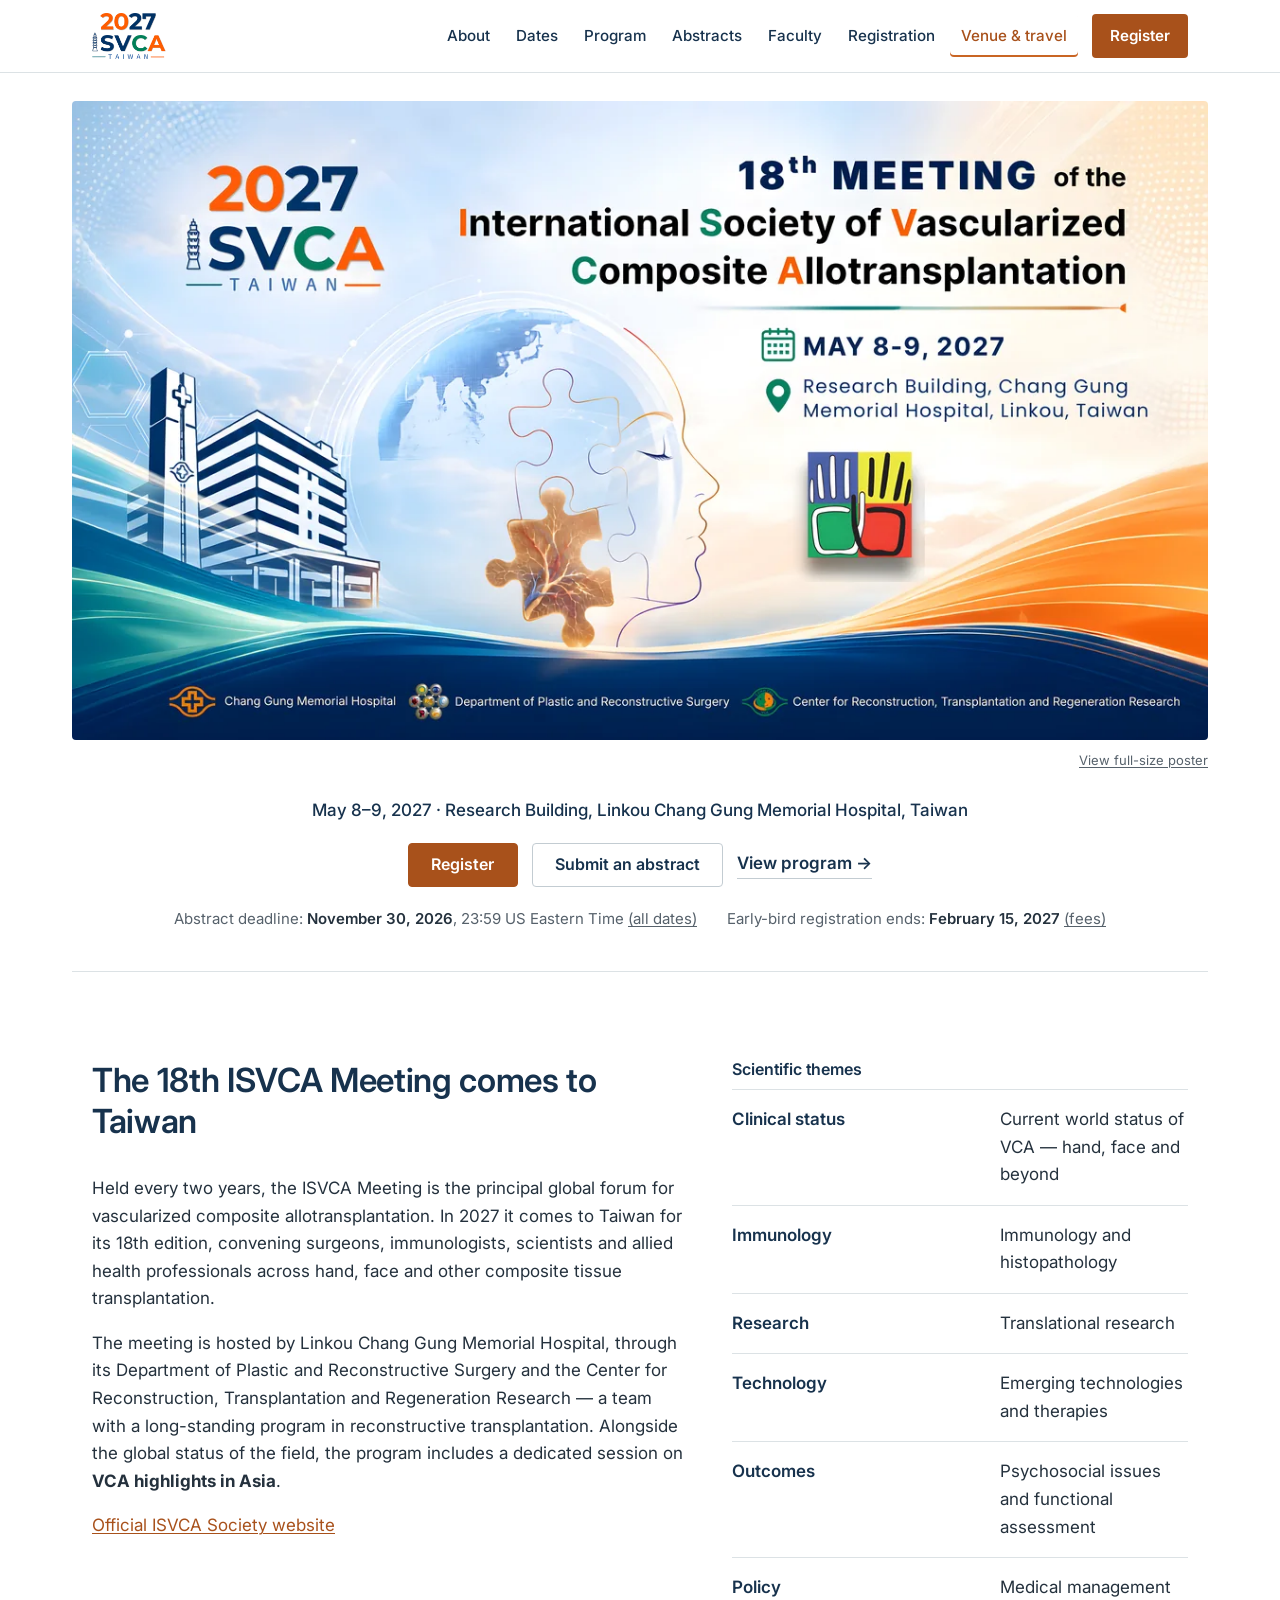
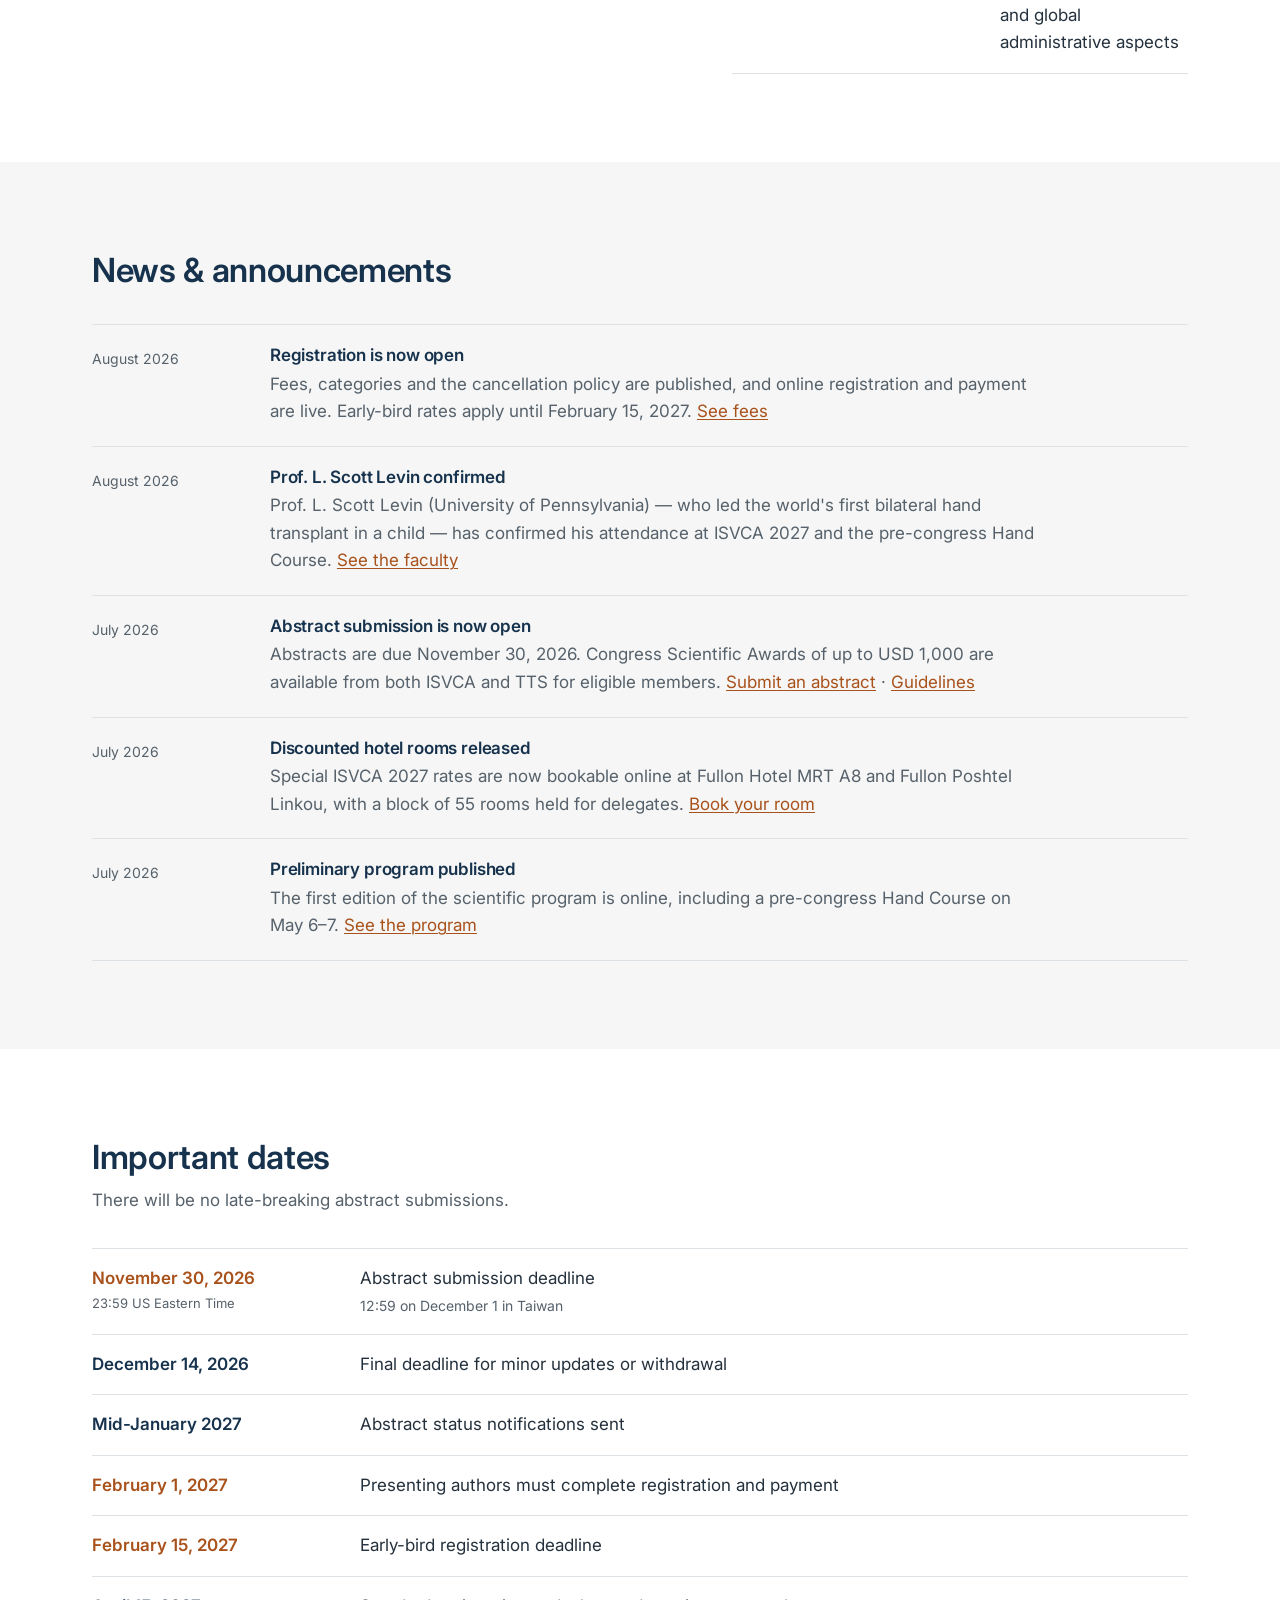
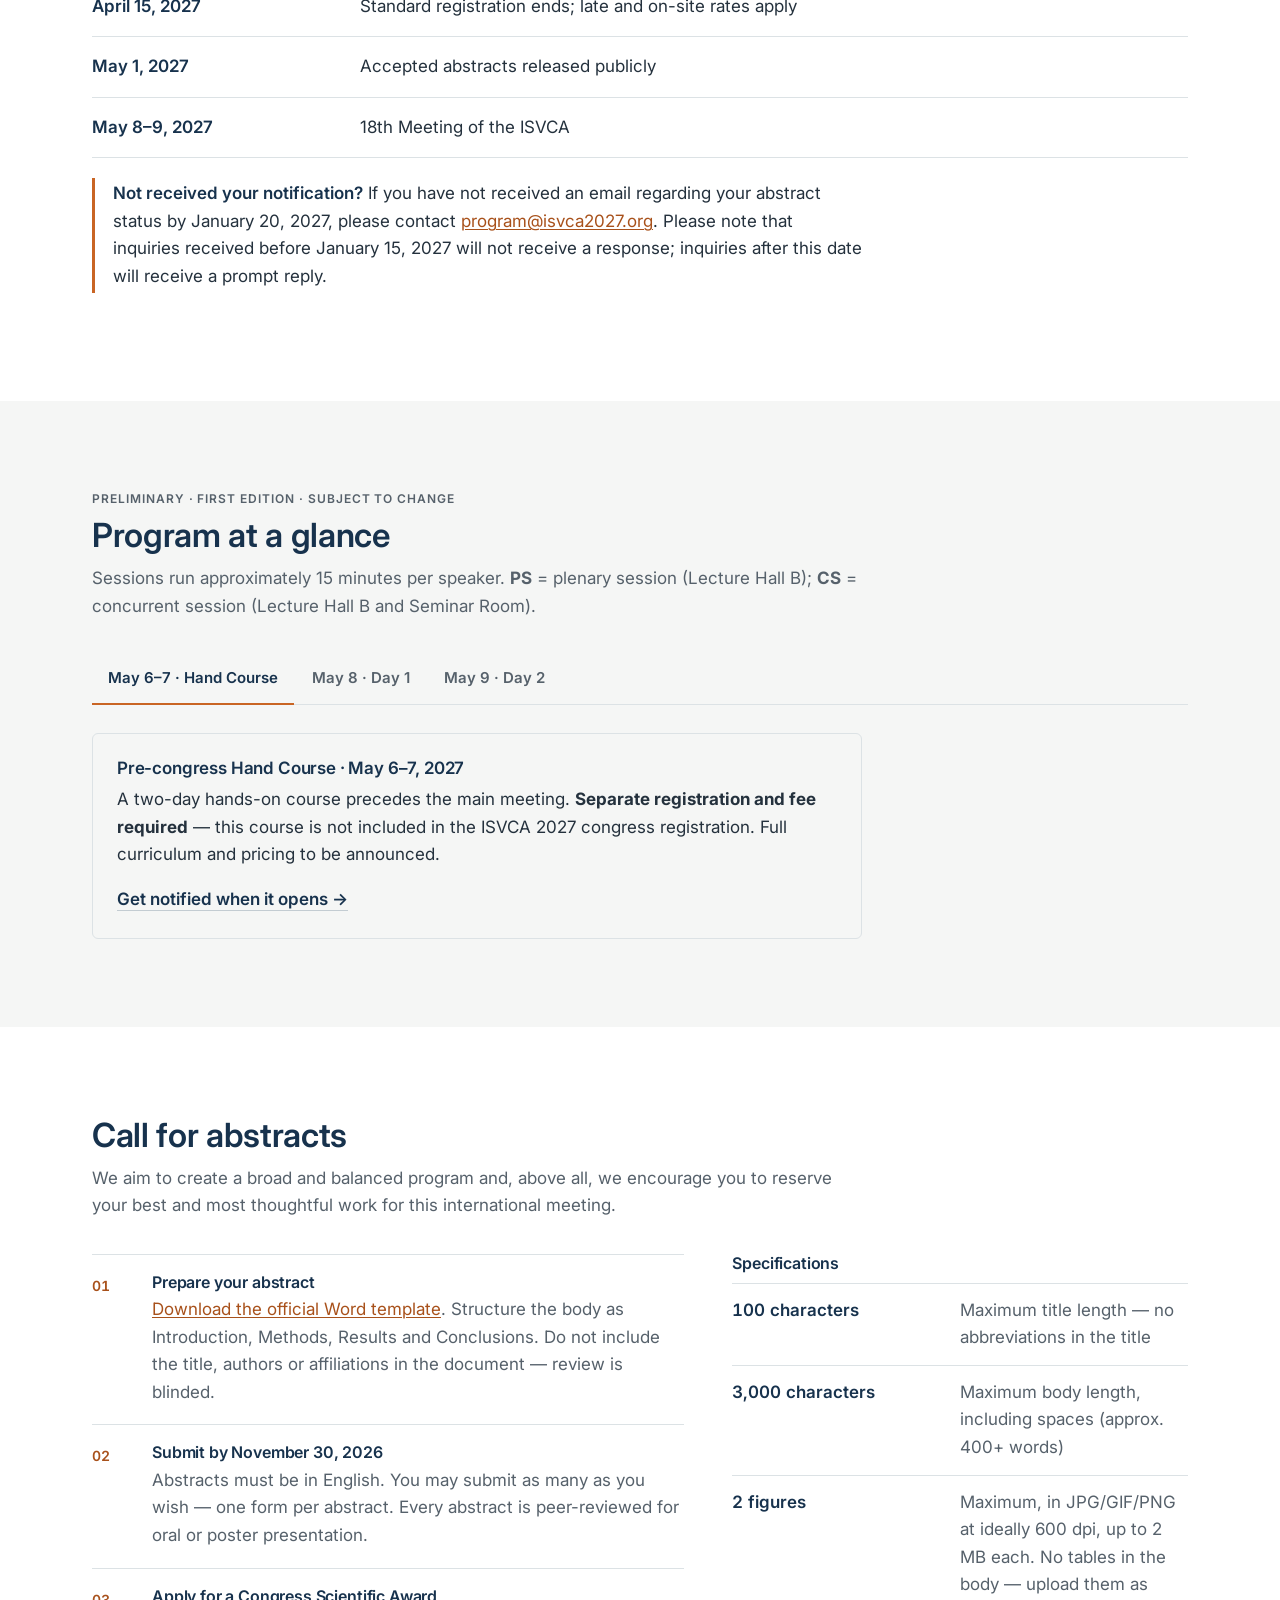
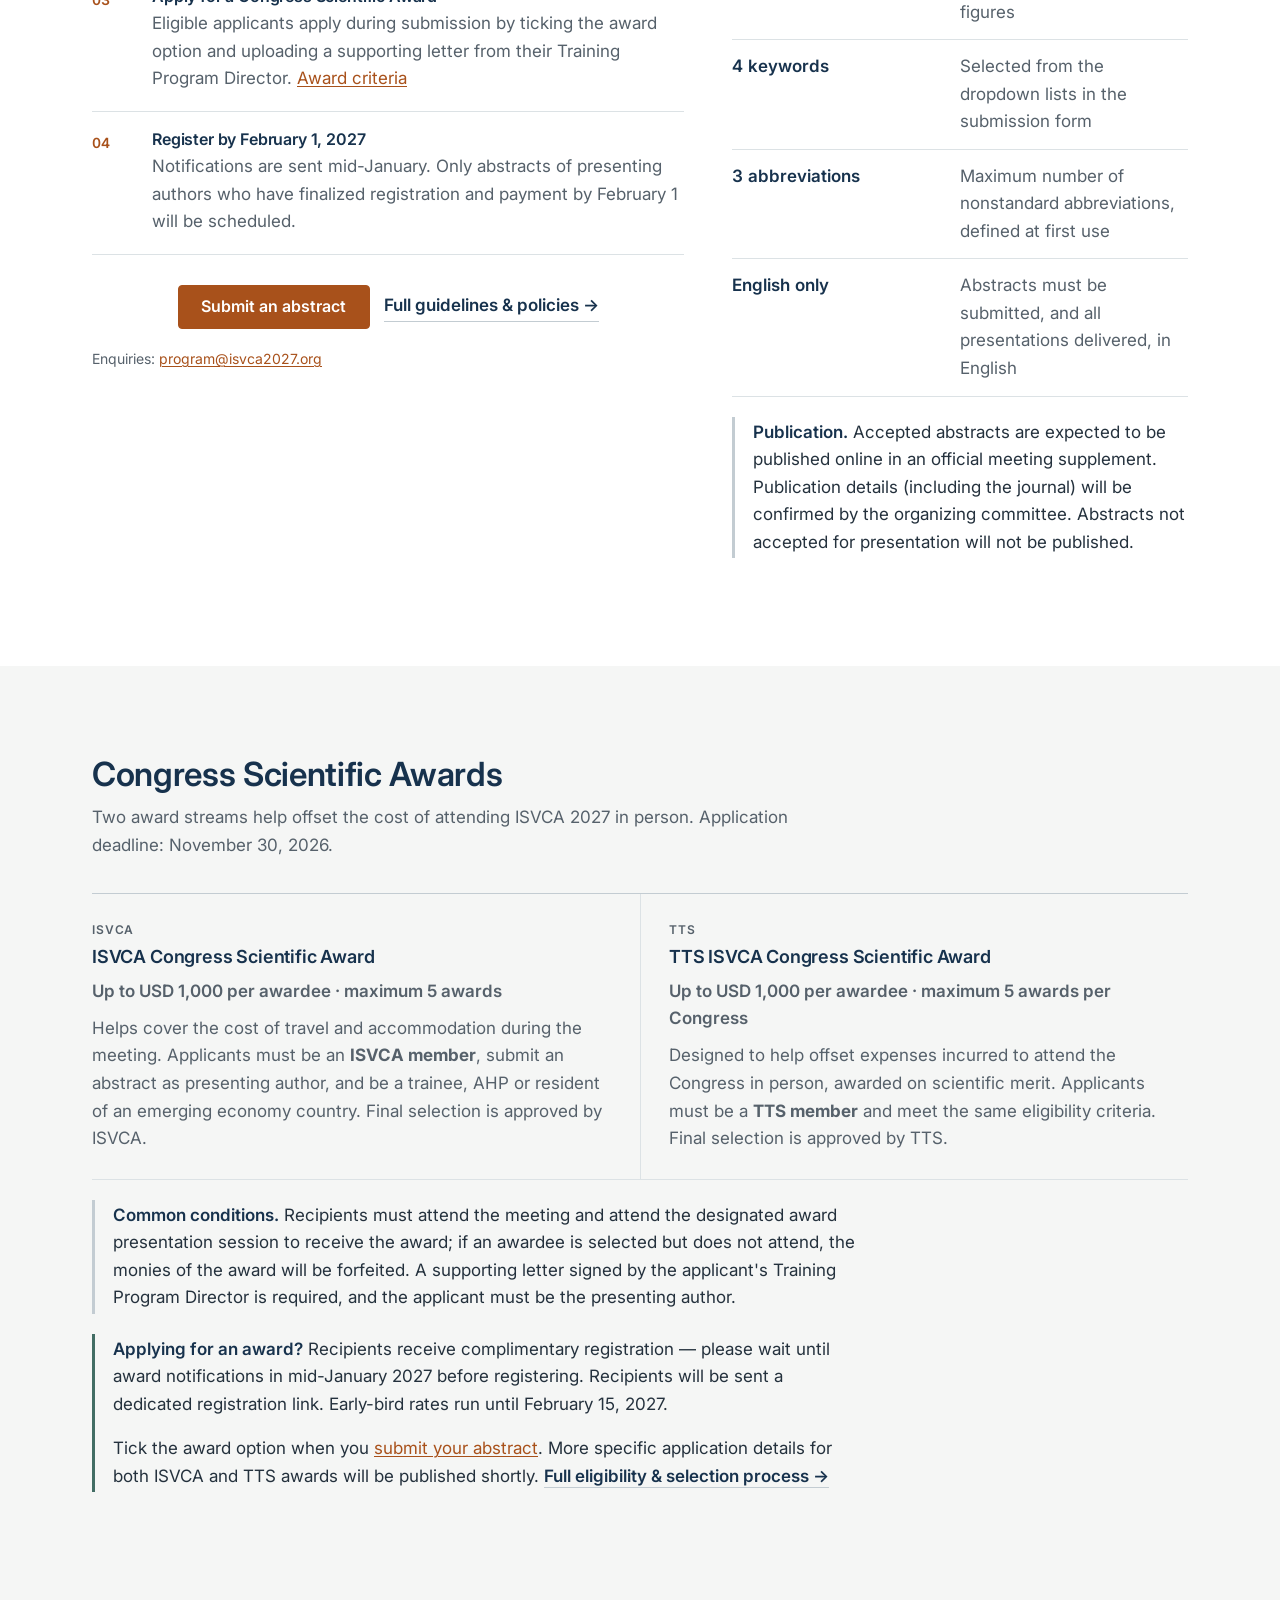
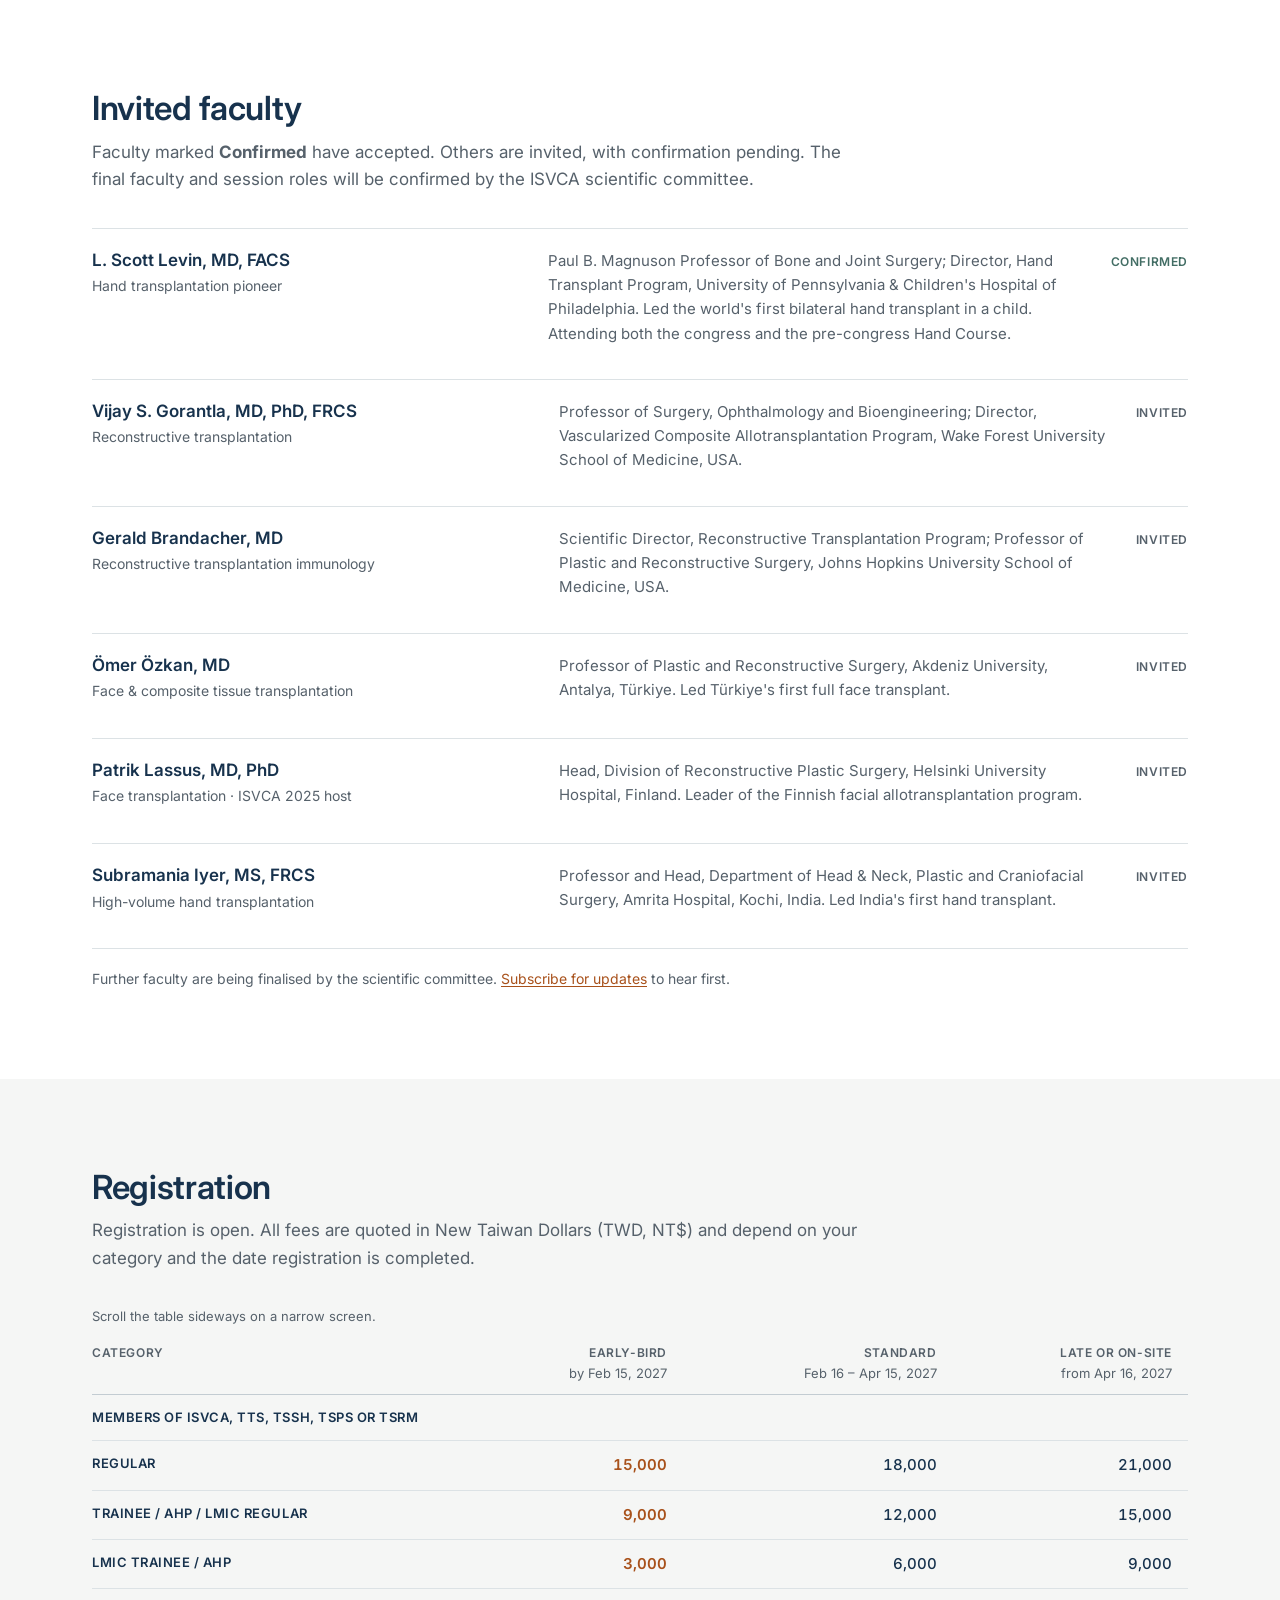
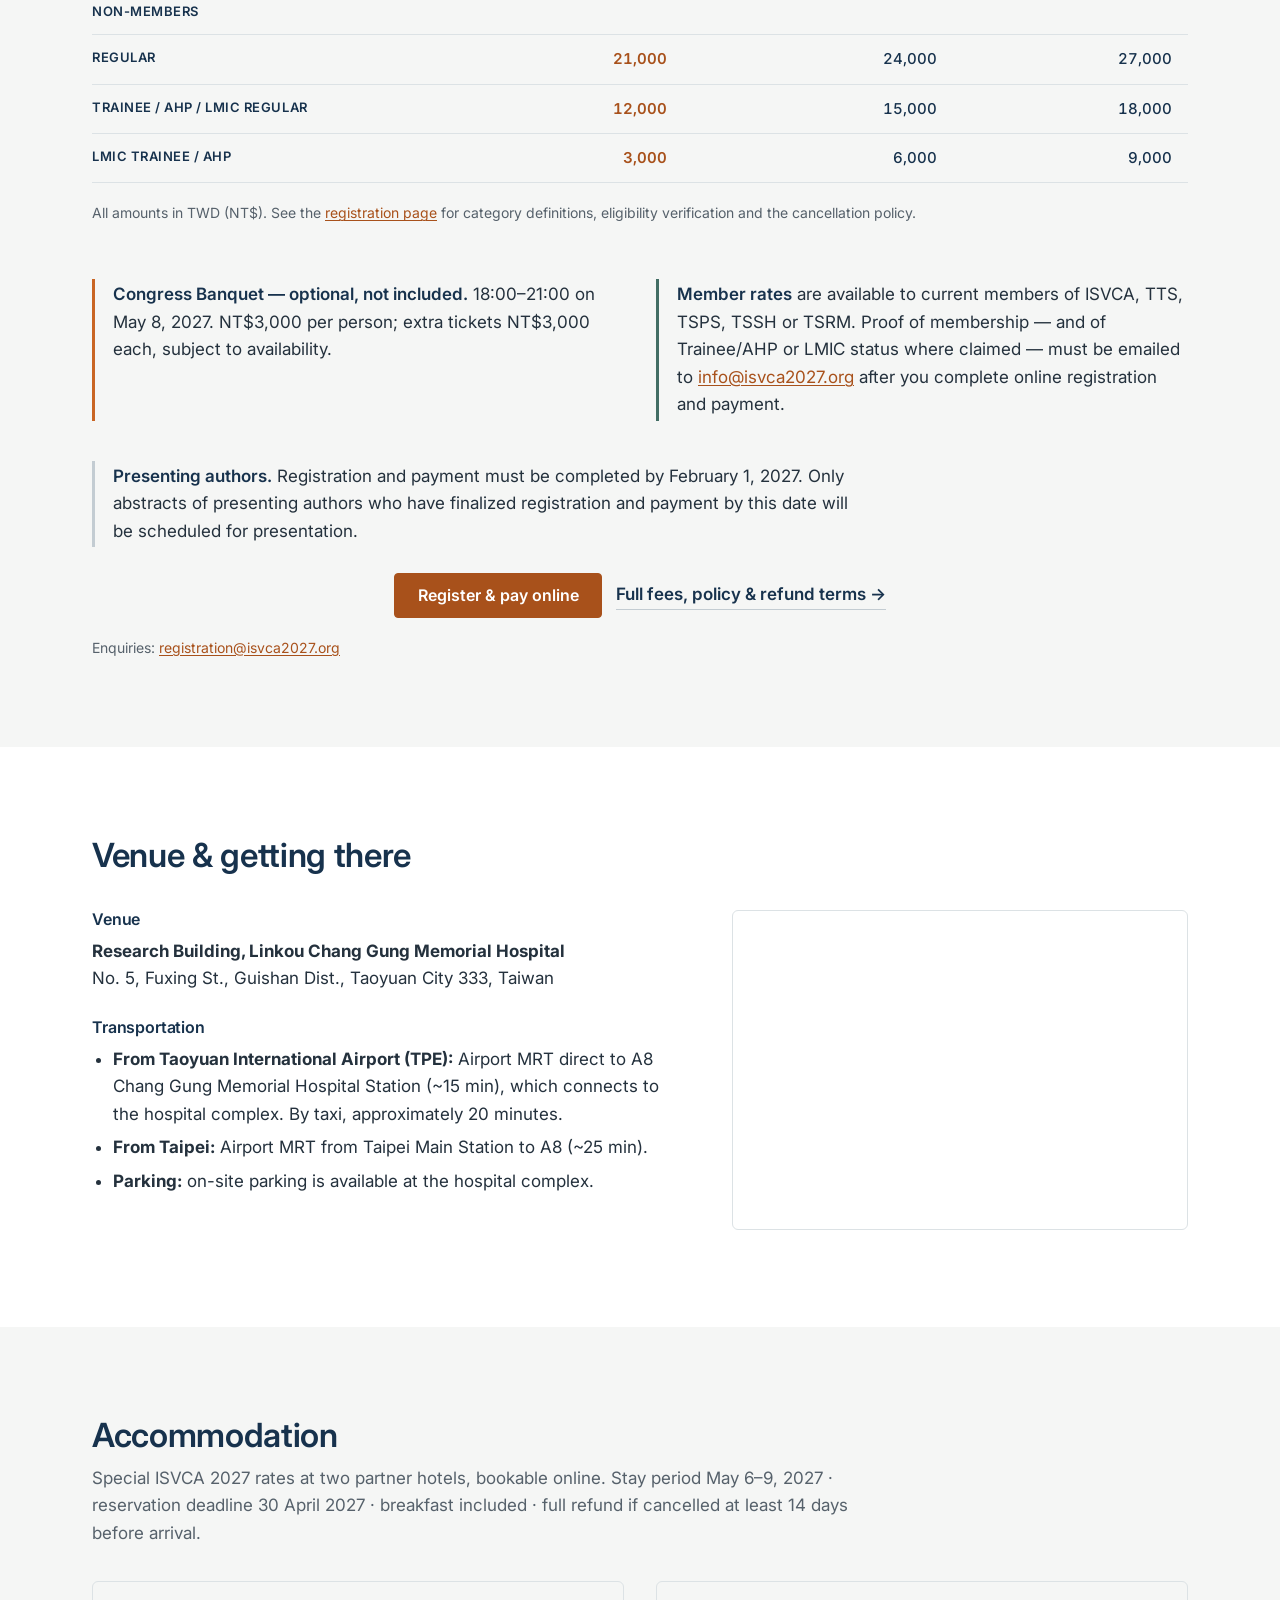
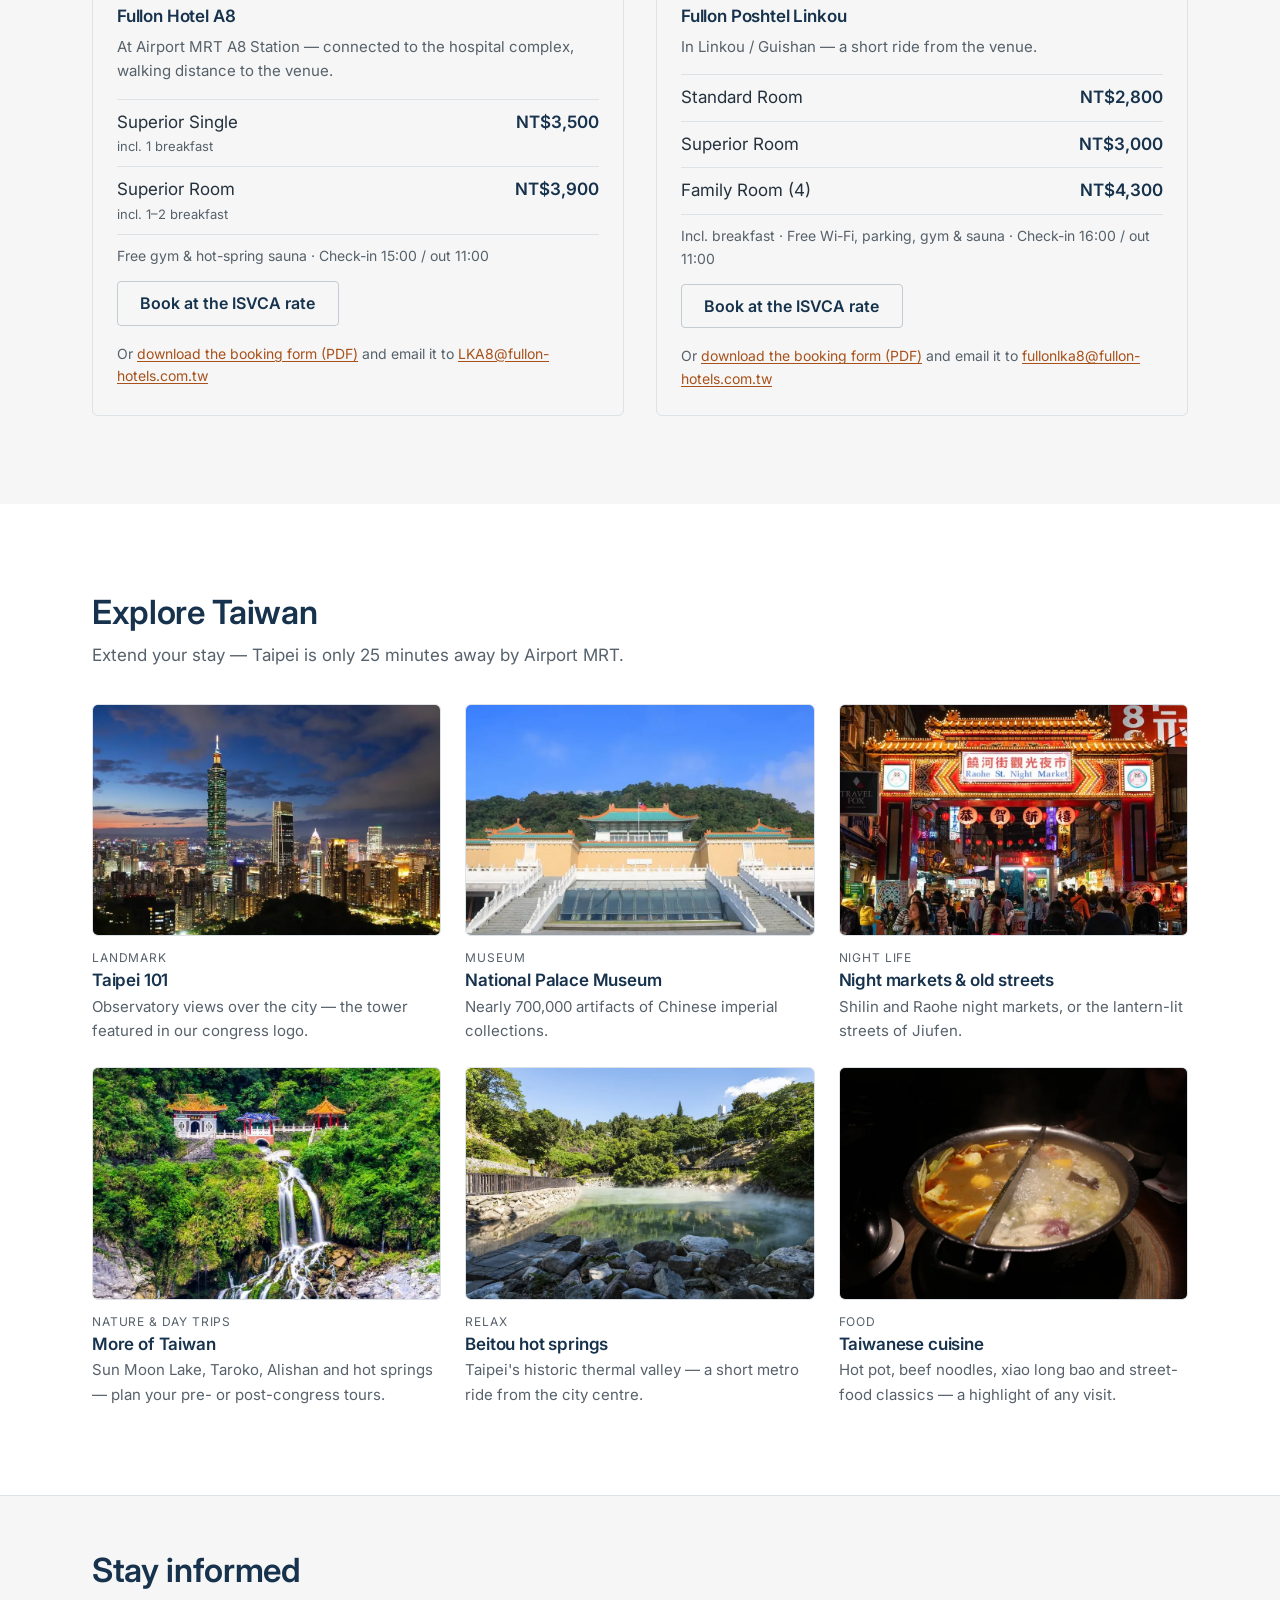
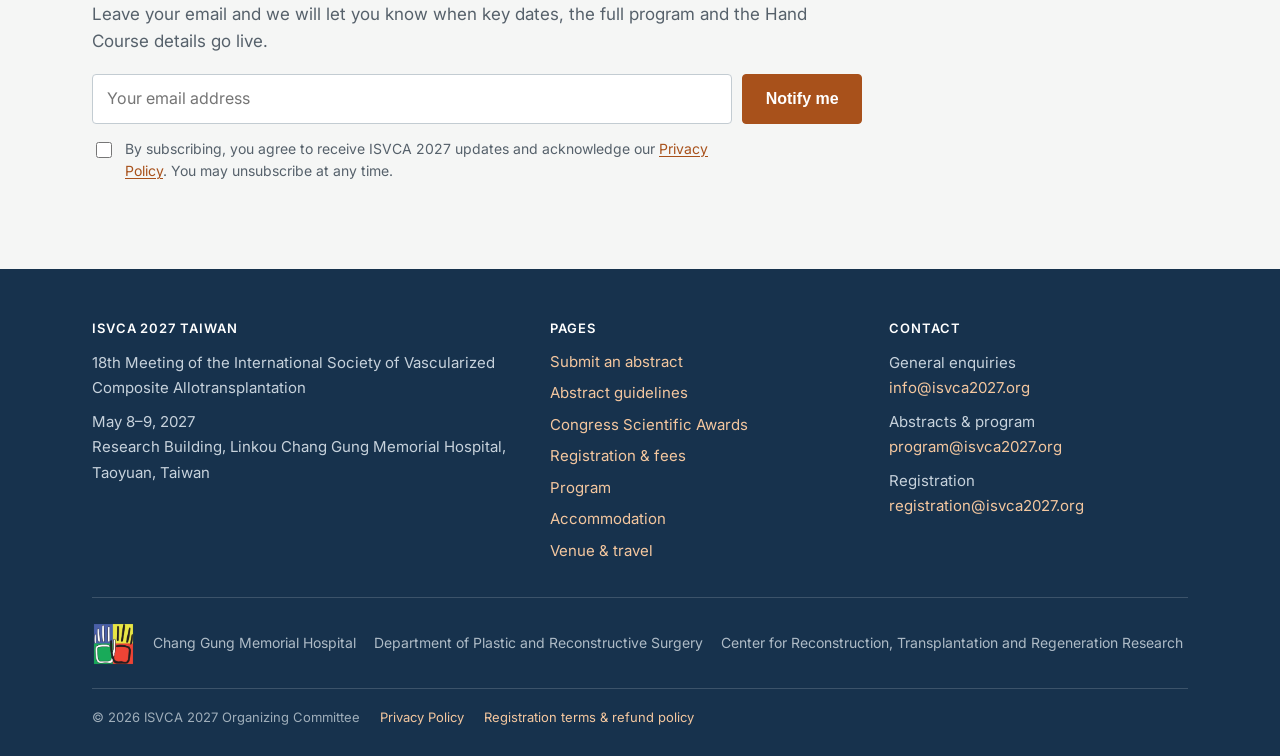
==== commit 2c4b6977: "Hero: restore the official poster as the primary visual - poster goes full-width in a 1200px contain" ====
--- a/index.html
+++ b/index.html
@@ -11,11 +11,11 @@
 <meta property="og:title" content="ISVCA 2027 · 18th Meeting of the International Society of VCA">
 <meta property="og:description" content="May 8–9, 2027 · Linkou Chang Gung Memorial Hospital, Taiwan. Registration open; abstracts due November 30, 2026.">
 <meta property="og:url" content="https://isvca2027.org/">
-<meta property="og:image" content="https://isvca2027.org/assets/banner.webp">
+<meta property="og:image" content="https://isvca2027.org/assets/poster@2x.webp">
 <meta name="twitter:card" content="summary_large_image">
 <meta name="twitter:title" content="ISVCA 2027 · 18th Meeting of the International Society of VCA">
 <meta name="twitter:description" content="May 8–9, 2027 · Taiwan. Registration open; abstracts due Nov 30, 2026.">
-<meta name="twitter:image" content="https://isvca2027.org/assets/banner.webp">
+<meta name="twitter:image" content="https://isvca2027.org/assets/poster@2x.webp">
 <meta name="theme-color" content="#17324D">
 <link rel="icon" href="assets/favicon.svg" type="image/svg+xml">
 <link rel="preconnect" href="https://fonts.googleapis.com">
@@ -64,41 +64,39 @@
 
   <!-- ============ HERO ============ -->
   <section class="hero">
-    <div class="wrap hero__grid">
-      <div>
-        <p class="hero__eyebrow">May 8–9, 2027 · Taiwan</p>
-        <h1>ISVCA 2027</h1>
-        <p class="hero__sub">18th Meeting of the International Society of Vascularized Composite Allotransplantation</p>
-
-        <ul class="hero__facts">
-          <li><span class="k">Dates</span><span class="v">May 8–9, 2027<small>Pre-congress Hand Course, May 6–7</small></span></li>
-          <li><span class="k">Venue</span><span class="v">Research Building, Linkou Chang Gung Memorial Hospital<small>Guishan District, Taoyuan City, Taiwan</small></span></li>
-          <li><span class="k">Host</span><span class="v">Chang Gung Memorial Hospital<small>Department of Plastic and Reconstructive Surgery</small></span></li>
-        </ul>
+    <h1 class="sr-only">ISVCA 2027 — 18th Meeting of the International Society of Vascularized Composite
+      Allotransplantation, May 8–9, 2027, Research Building, Linkou Chang Gung Memorial Hospital, Taoyuan, Taiwan</h1>
+
+    <div class="wrap hero__wrap">
+      <p class="hero__poster">
+        <img src="assets/poster.webp"
+             srcset="assets/poster.webp 1200w, assets/poster@2x.webp 2400w"
+             sizes="(max-width: 1264px) calc(100vw - 32px), 1200px"
+             width="2400" height="1350" fetchpriority="high" decoding="async"
+             alt="ISVCA 2027 congress poster — 18th Meeting of the International Society of Vascularized Composite Allotransplantation, 8–9 May 2027, Linkou Chang Gung Memorial Hospital, Taiwan.">
+      </p>
+      <p class="hero__fullsize">
+        <a href="assets/poster-full.jpg" target="_blank" rel="noopener">View full-size poster</a>
+      </p>
+
+      <div class="hero__bar">
+        <p class="hero__where">May 8–9, 2027 · Research Building, Linkou Chang Gung Memorial Hospital, Taiwan</p>
 
         <div class="hero__actions">
           <a class="btn btn--primary" href="https://payment.cgprstw.org/13" target="_blank" rel="noopener">Register</a>
           <a class="btn btn--secondary" href="submit-abstract.html">Submit an abstract</a>
-          <a class="link-quiet" href="#program">View preliminary program →</a>
-        </div>
-        <p class="hero__note" id="countdown-note">Abstract submission closes November 30, 2026, 23:59 US Eastern Time.</p>
-      </div>
-
-      <figure class="hero__poster">
-        <img src="assets/banner.webp" width="1920" height="1080" fetchpriority="high" decoding="async"
-             alt="ISVCA 2027 official congress poster: 18th Meeting of the International Society of Vascularized Composite Allotransplantation, May 8–9 2027, Research Building, Linkou Chang Gung Memorial Hospital, Taiwan.">
-        <figcaption>Official congress poster</figcaption>
-      </figure>
-    </div>
-  </section>
-
-  <div class="notice">
-    <div class="wrap notice__in">
-      <span><b>Abstract submission deadline:</b> November 30, 2026</span>
-      <span><b>Early-bird registration ends:</b> February 15, 2027</span>
-      <a href="registration.html">Fees &amp; registration policy →</a>
-    </div>
-  </div>
+          <a class="link-quiet" href="#program">View program →</a>
+        </div>
+
+        <p class="hero__deadlines">
+          <span>Abstract deadline: <strong>November 30, 2026</strong>, 23:59 US Eastern Time
+            <a href="#dates">(all dates)</a></span>
+          <span>Early-bird registration ends: <strong>February 15, 2027</strong>
+            <a href="registration.html">(fees)</a></span>
+        </p>
+      </div>
+    </div>
+  </section>
 
   <!-- ============ ABOUT ============ -->
   <section class="section" id="about">
--- a/assets/css/site.css
+++ b/assets/css/site.css
@@ -124,43 +124,44 @@
   .site-nav .nav-cta{margin:14px 0 0;border-radius:var(--radius-sm);text-align:center;justify-content:center;display:block;border-bottom:none}
 }
 
-/* ---------- Hero ------------------------------------------------------ */
-.hero{padding-block:72px 0;border-bottom:1px solid var(--rule)}
-.hero__grid{display:grid;grid-template-columns:minmax(0,1.05fr) minmax(0,.95fr);gap:56px;align-items:center}
-.hero__eyebrow{font-size:.8rem;font-weight:600;letter-spacing:.09em;text-transform:uppercase;color:var(--accent-dk);margin:0 0 .9rem}
-.hero h1{font-size:clamp(2rem,4.6vw,3.5rem);font-weight:600;line-height:1.08;letter-spacing:-0.02em;margin:0 0 .35rem}
-.hero__sub{font-size:clamp(1.0625rem,1.6vw,1.3rem);font-weight:400;color:var(--ink);line-height:1.38;max-width:24ch;margin:0 0 1.6rem}
-.hero__facts{margin:0 0 1.9rem;padding:0;list-style:none;border-top:1px solid var(--rule);border-bottom:1px solid var(--rule)}
-.hero__facts li{display:flex;gap:16px;padding:12px 0;margin:0;border-bottom:1px solid var(--rule)}
-.hero__facts li:last-child{border-bottom:none}
-.hero__facts dt,.hero__facts .k{flex:0 0 108px;color:var(--muted);font-size:.875rem;padding-top:1px}
-.hero__facts .v{font-weight:600;color:var(--navy)}
-.hero__facts .v small{display:block;font-weight:400;color:var(--muted);font-size:.875rem}
-.hero__actions{display:flex;align-items:center;gap:14px;flex-wrap:wrap}
-.hero__note{margin:1.4rem 0 0;font-size:.875rem;color:var(--muted)}
+/* ---------- Hero: poster-led -------------------------------------------
+   The official congress poster is the primary visual. It is never cropped,
+   never overlaid with text, and keeps its natural 16:9 proportions.        */
+.hero{padding-block:28px 0}
+.hero__wrap{max-width:1200px}
 .hero__poster{margin:0}
-.hero__poster img{width:100%;border:1px solid var(--rule);border-radius:var(--radius)}
-.hero__poster figcaption{margin-top:10px;font-size:.8125rem;color:var(--muted)}
-@media (max-width:900px){
-  .hero{padding-block:44px 0}
-  .hero__grid{grid-template-columns:1fr;gap:34px}
-  .hero__sub{max-width:none}
-}
-
-/* announcement strip — one quiet line, no pills */
-.notice{background:var(--navy);color:#E6ECF2}
-.notice__in{display:flex;flex-wrap:wrap;gap:8px 28px;padding:13px 0;font-size:.9375rem;align-items:baseline}
-.notice b{color:#fff;font-weight:600}
-.notice a{color:#F4C79F}
-.notice a:hover{color:#fff}
+.hero__poster img{display:block;width:100%;height:auto;border-radius:4px}
+.hero__fullsize{margin:10px 0 0;text-align:right;font-size:.8125rem}
+.hero__fullsize a{color:var(--muted)}
+.hero__fullsize a:hover{color:var(--accent-dk)}
+
+.hero__bar{margin-top:26px;text-align:center;padding-bottom:40px;border-bottom:1px solid var(--rule)}
+.hero__where{margin:0 0 18px;font-size:1.0625rem;font-weight:500;color:var(--navy)}
+.hero__actions{display:flex;align-items:center;justify-content:center;gap:14px;flex-wrap:wrap}
+.hero__deadlines{display:flex;justify-content:center;gap:6px 30px;flex-wrap:wrap;
+  margin:20px 0 0;font-size:.9375rem;color:var(--muted)}
+.hero__deadlines strong{color:var(--ink);font-weight:600}
+.hero__deadlines a{color:var(--muted);text-decoration:underline}
+.hero__deadlines a:hover{color:var(--accent-dk)}
+.hero__note{margin:1.2rem 0 0;font-size:.875rem;color:var(--muted)}
+
+@media (max-width:760px){
+  .hero{padding-block:18px 0}
+  .hero__wrap{padding-inline:14px}
+  .hero__bar{margin-top:20px;padding-bottom:32px}
+  .hero__where{font-size:1rem;margin-bottom:16px}
+  .hero__actions{gap:10px}
+  .hero__actions .btn{flex:1 1 auto;justify-content:center}
+  .hero__deadlines{flex-direction:column;gap:4px;font-size:.875rem}
+}
 
 /* ---------- Definition / data lists ----------------------------------- */
 .datalist{border-top:1px solid var(--rule);margin:0}
-.datalist__row{display:grid;grid-template-columns:200px minmax(0,1fr);gap:8px 28px;padding:16px 0;border-bottom:1px solid var(--rule)}
+.datalist__row{display:grid;grid-template-columns:minmax(0,200px) minmax(0,1fr);gap:8px 28px;padding:16px 0;border-bottom:1px solid var(--rule)}
 .datalist__row.is-key .datalist__term{color:var(--accent-dk)}
-.datalist__term{font-weight:600;color:var(--navy)}
+.datalist__term{font-weight:600;color:var(--navy);overflow-wrap:break-word}
 .datalist__term small{display:block;font-weight:400;color:var(--muted);font-size:.8125rem}
-.datalist__desc{color:var(--ink)}
+.datalist__desc{color:var(--ink);overflow-wrap:break-word}
 .datalist__desc small{display:block;color:var(--muted);font-size:.875rem;margin-top:2px}
 @media (max-width:700px){
   .datalist__row{grid-template-columns:1fr;gap:2px;padding:14px 0}
@@ -246,6 +247,7 @@
 .cols-3{display:grid;grid-template-columns:repeat(3,minmax(0,1fr));gap:32px}
 .cols-2-7-5{display:grid;grid-template-columns:minmax(0,1.3fr) minmax(0,1fr);gap:48px;align-items:start}
 @media (max-width:860px){.cols-3{grid-template-columns:repeat(2,minmax(0,1fr));gap:24px}}
+@media (max-width:920px){.cols-2-7-5{grid-template-columns:1fr;gap:32px}}
 @media (max-width:760px){
   .cols-2,.cols-3,.cols-2-7-5{grid-template-columns:1fr;gap:28px}
 }
@@ -259,7 +261,7 @@
 
 /* ---------- Spec list ------------------------------------------------- */
 .speclist{border-top:1px solid var(--rule);margin:0}
-.speclist__row{display:grid;grid-template-columns:200px minmax(0,1fr);gap:4px 28px;padding:13px 0;border-bottom:1px solid var(--rule)}
+.speclist__row{display:grid;grid-template-columns:minmax(0,200px) minmax(0,1fr);gap:4px 28px;padding:13px 0;border-bottom:1px solid var(--rule)}
 .speclist dt{font-weight:600;color:var(--navy);font-variant-numeric:tabular-nums}
 .speclist dd{margin:0;color:var(--muted)}
 @media (max-width:700px){.speclist__row{grid-template-columns:1fr;gap:1px}}
@@ -389,7 +391,7 @@
 
 /* ---------- Print ----------------------------------------------------- */
 @media print{
-  .site-head,.nav-toggle,.notice,.subscribe,.hero__actions{display:none}
+  .site-head,.nav-toggle,.hero__fullsize,.subscribe,.hero__actions{display:none}
   body{font-size:11pt}
   a{text-decoration:none;color:#000}
 }
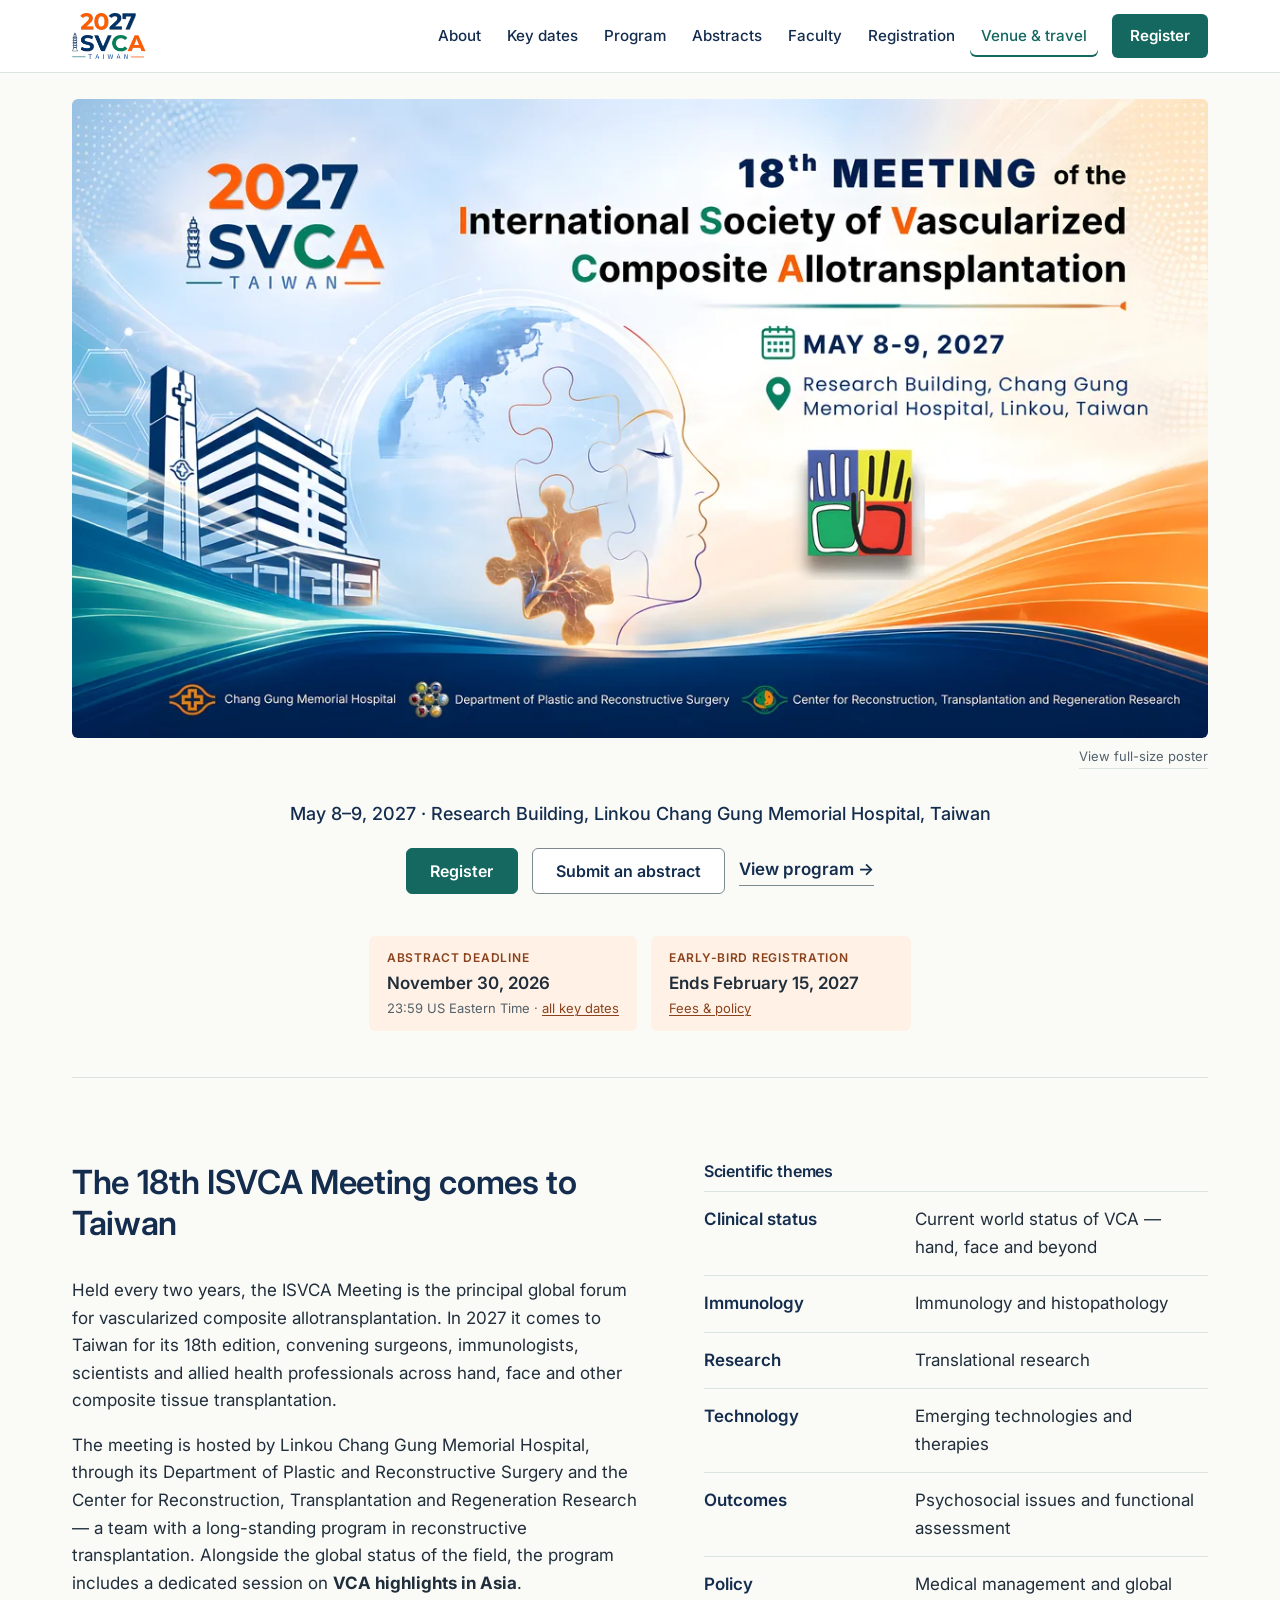
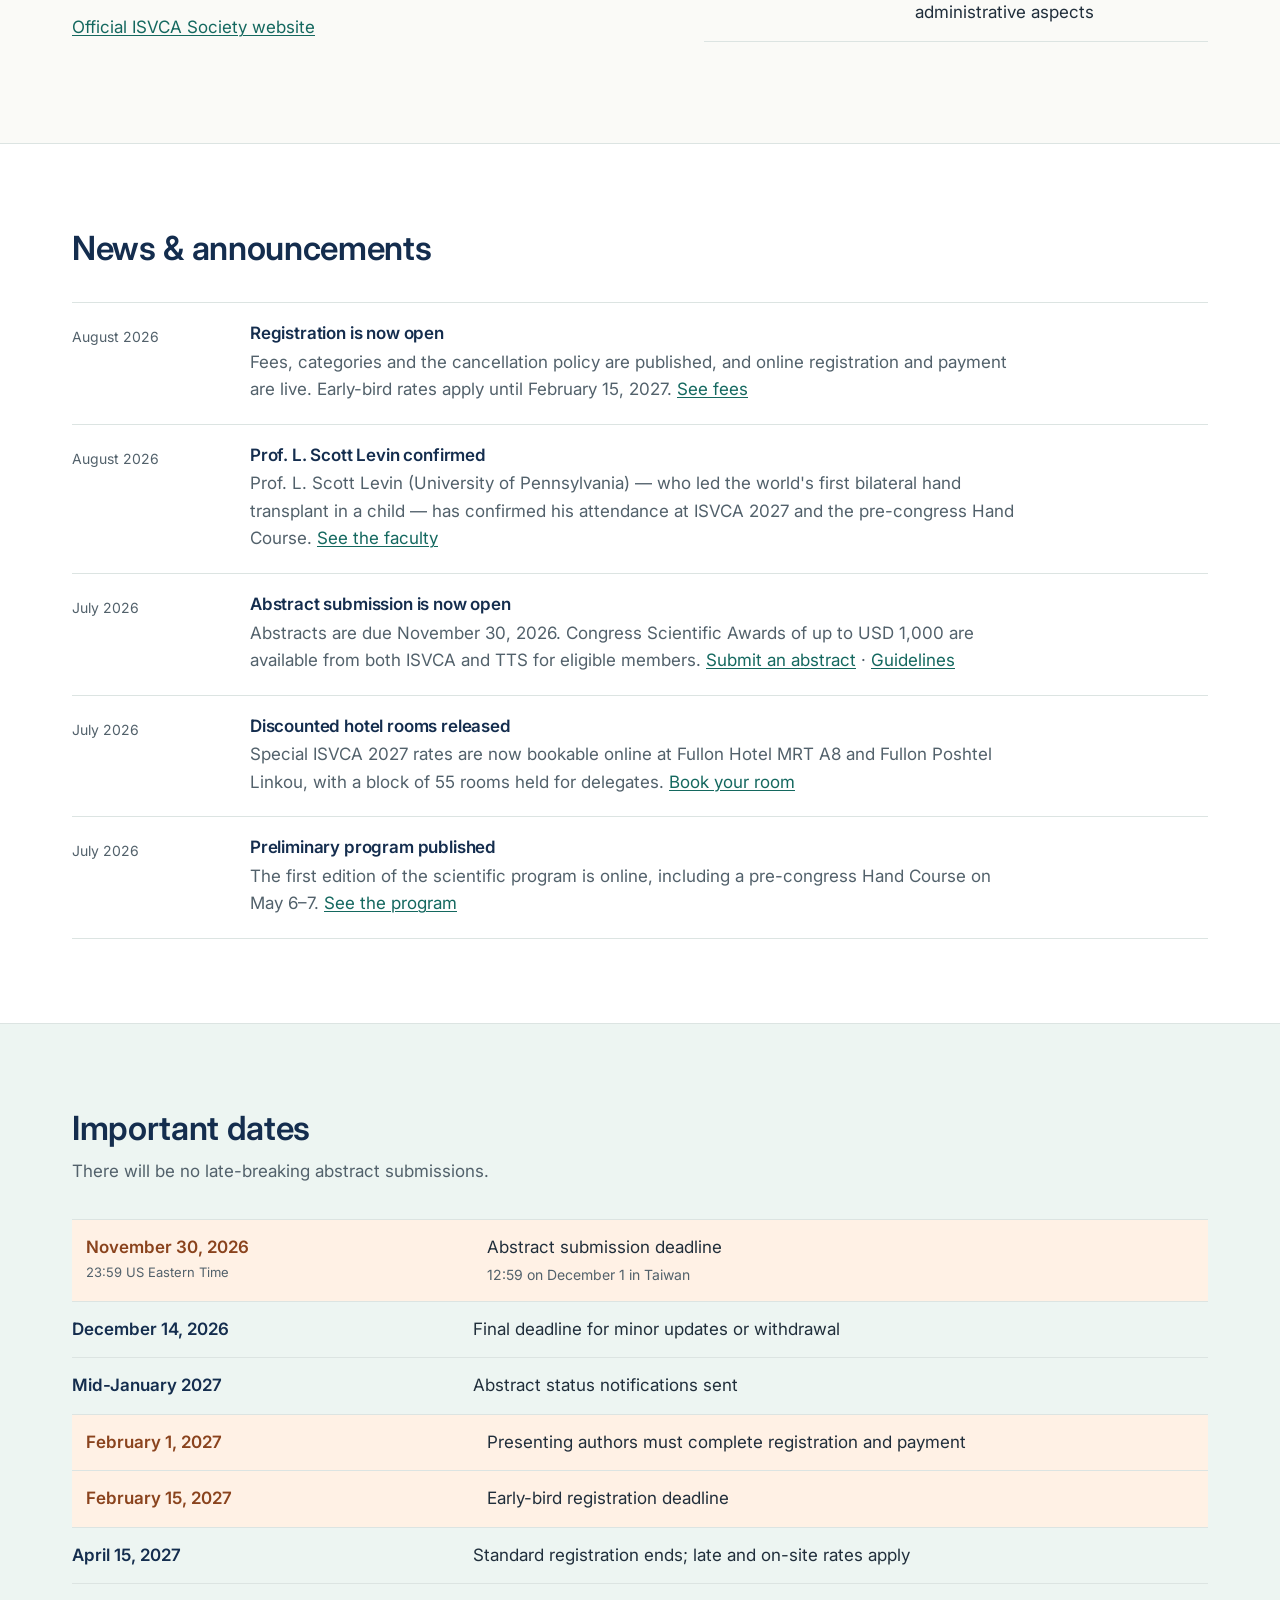
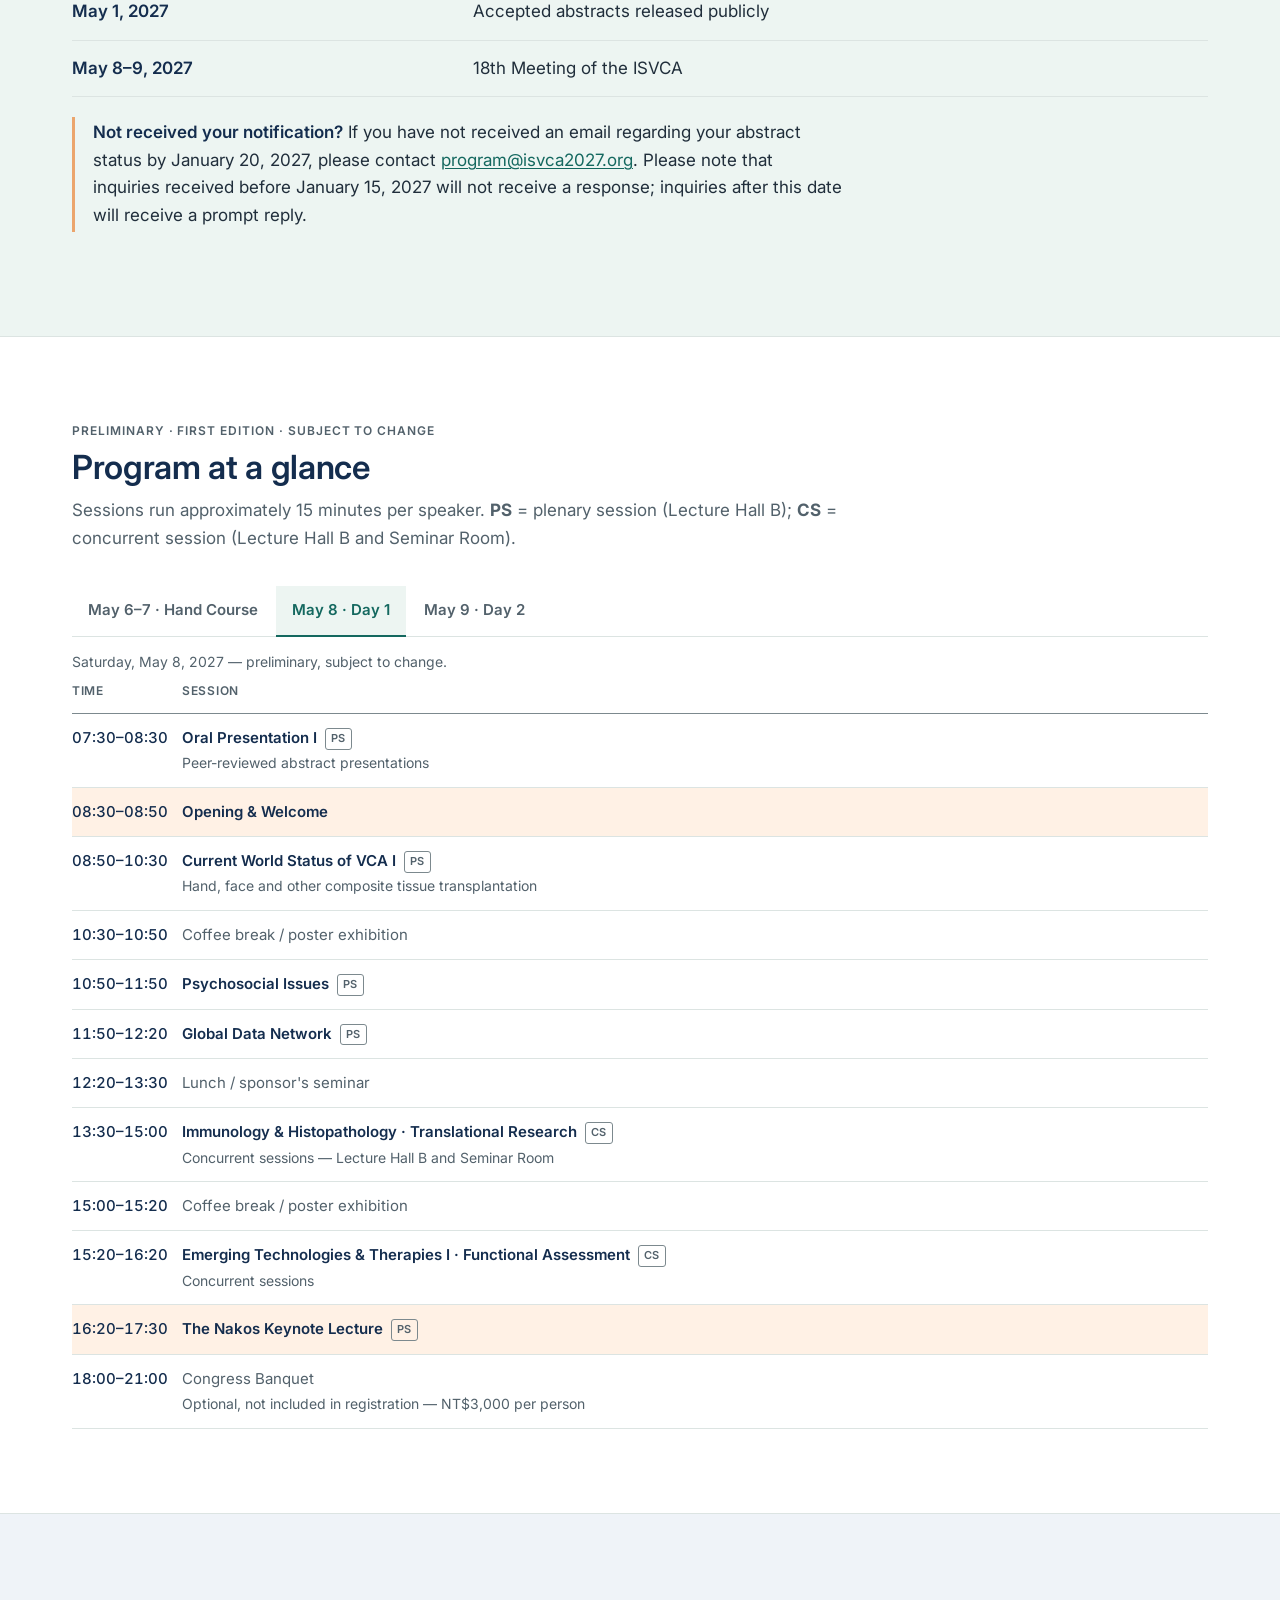
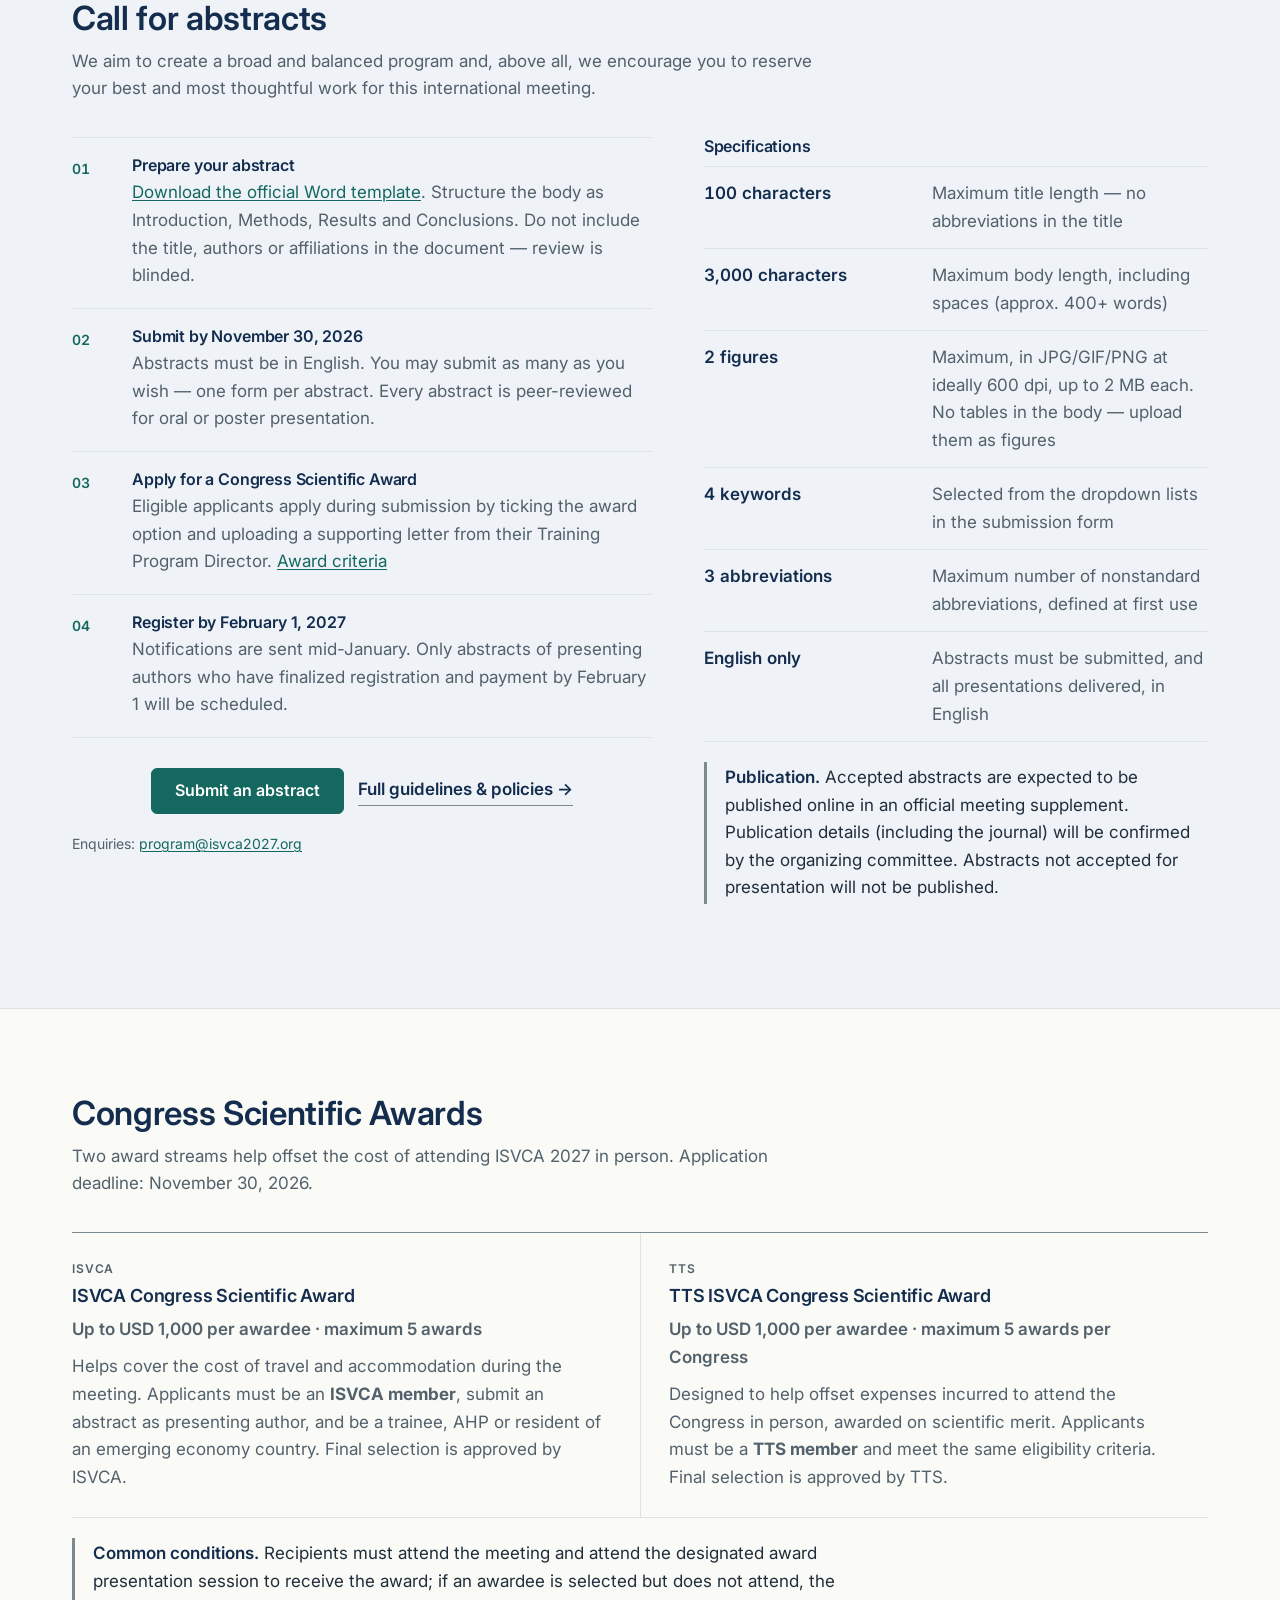
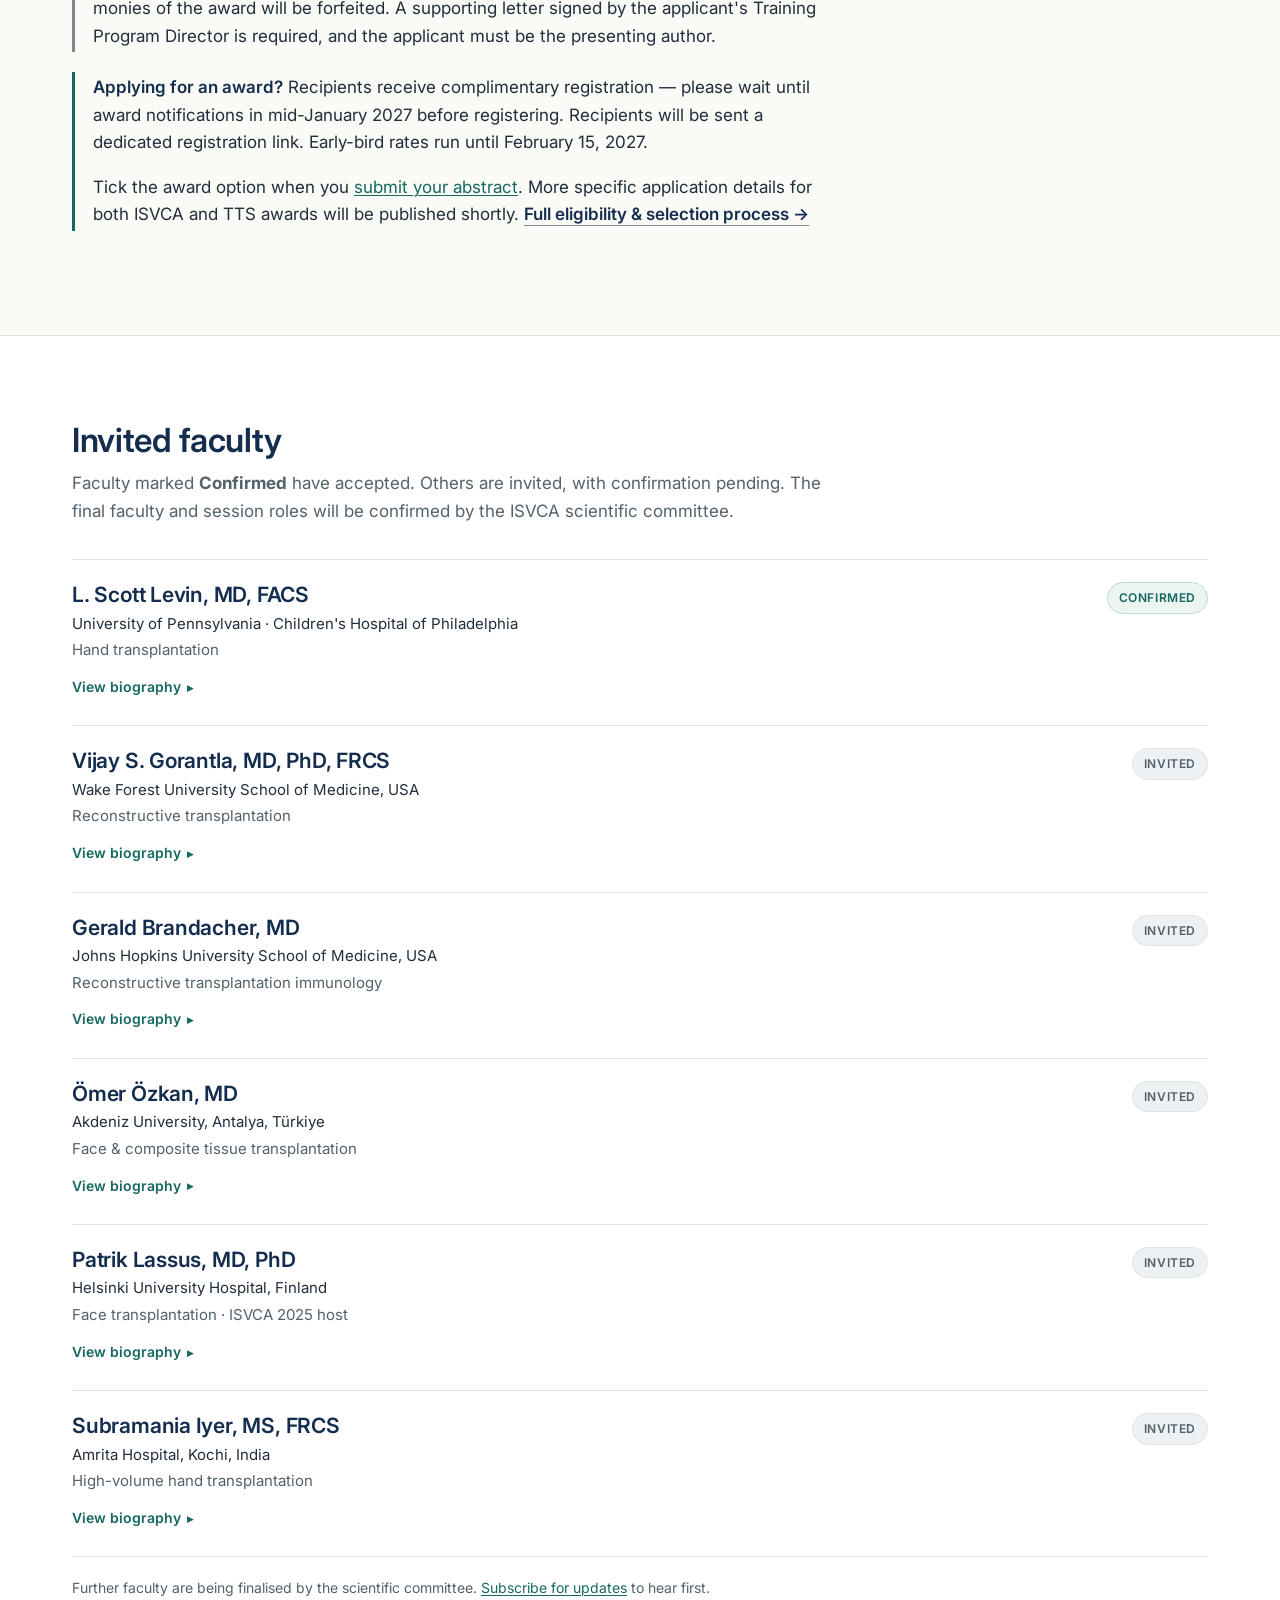
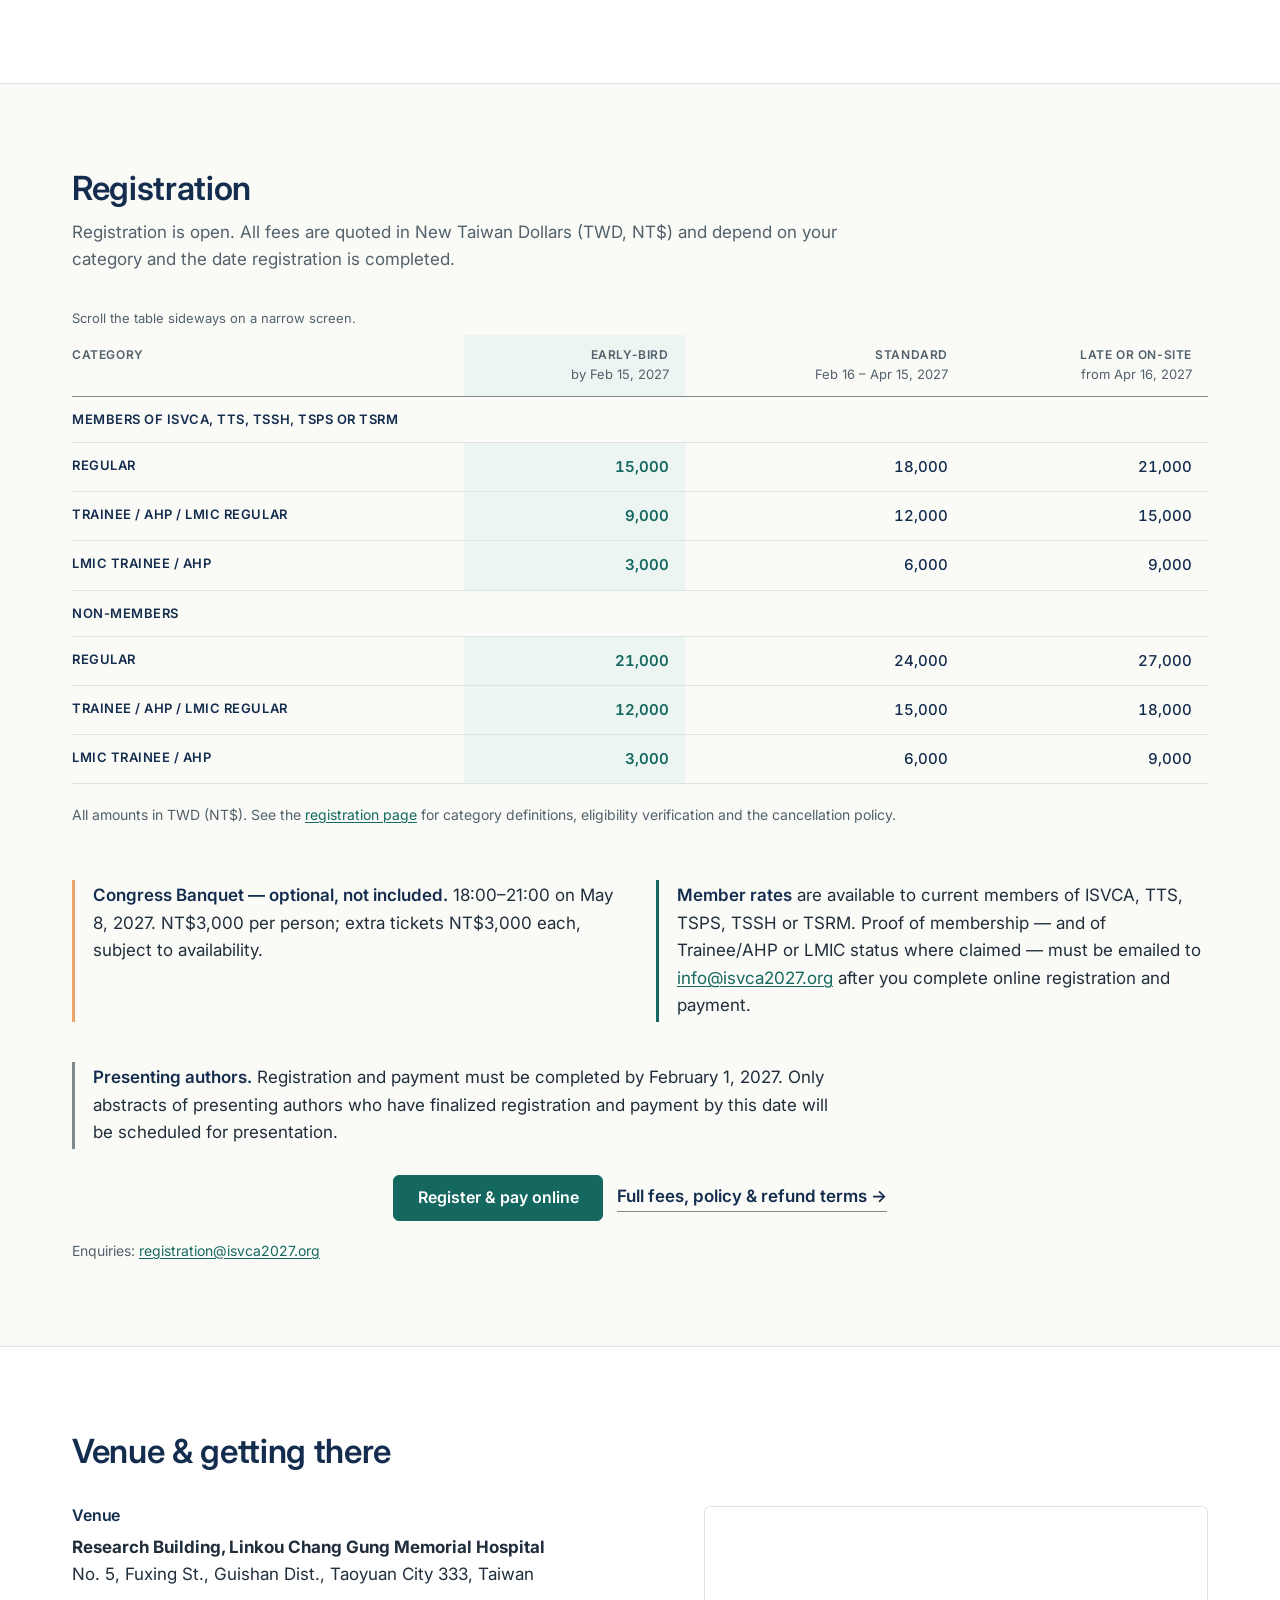
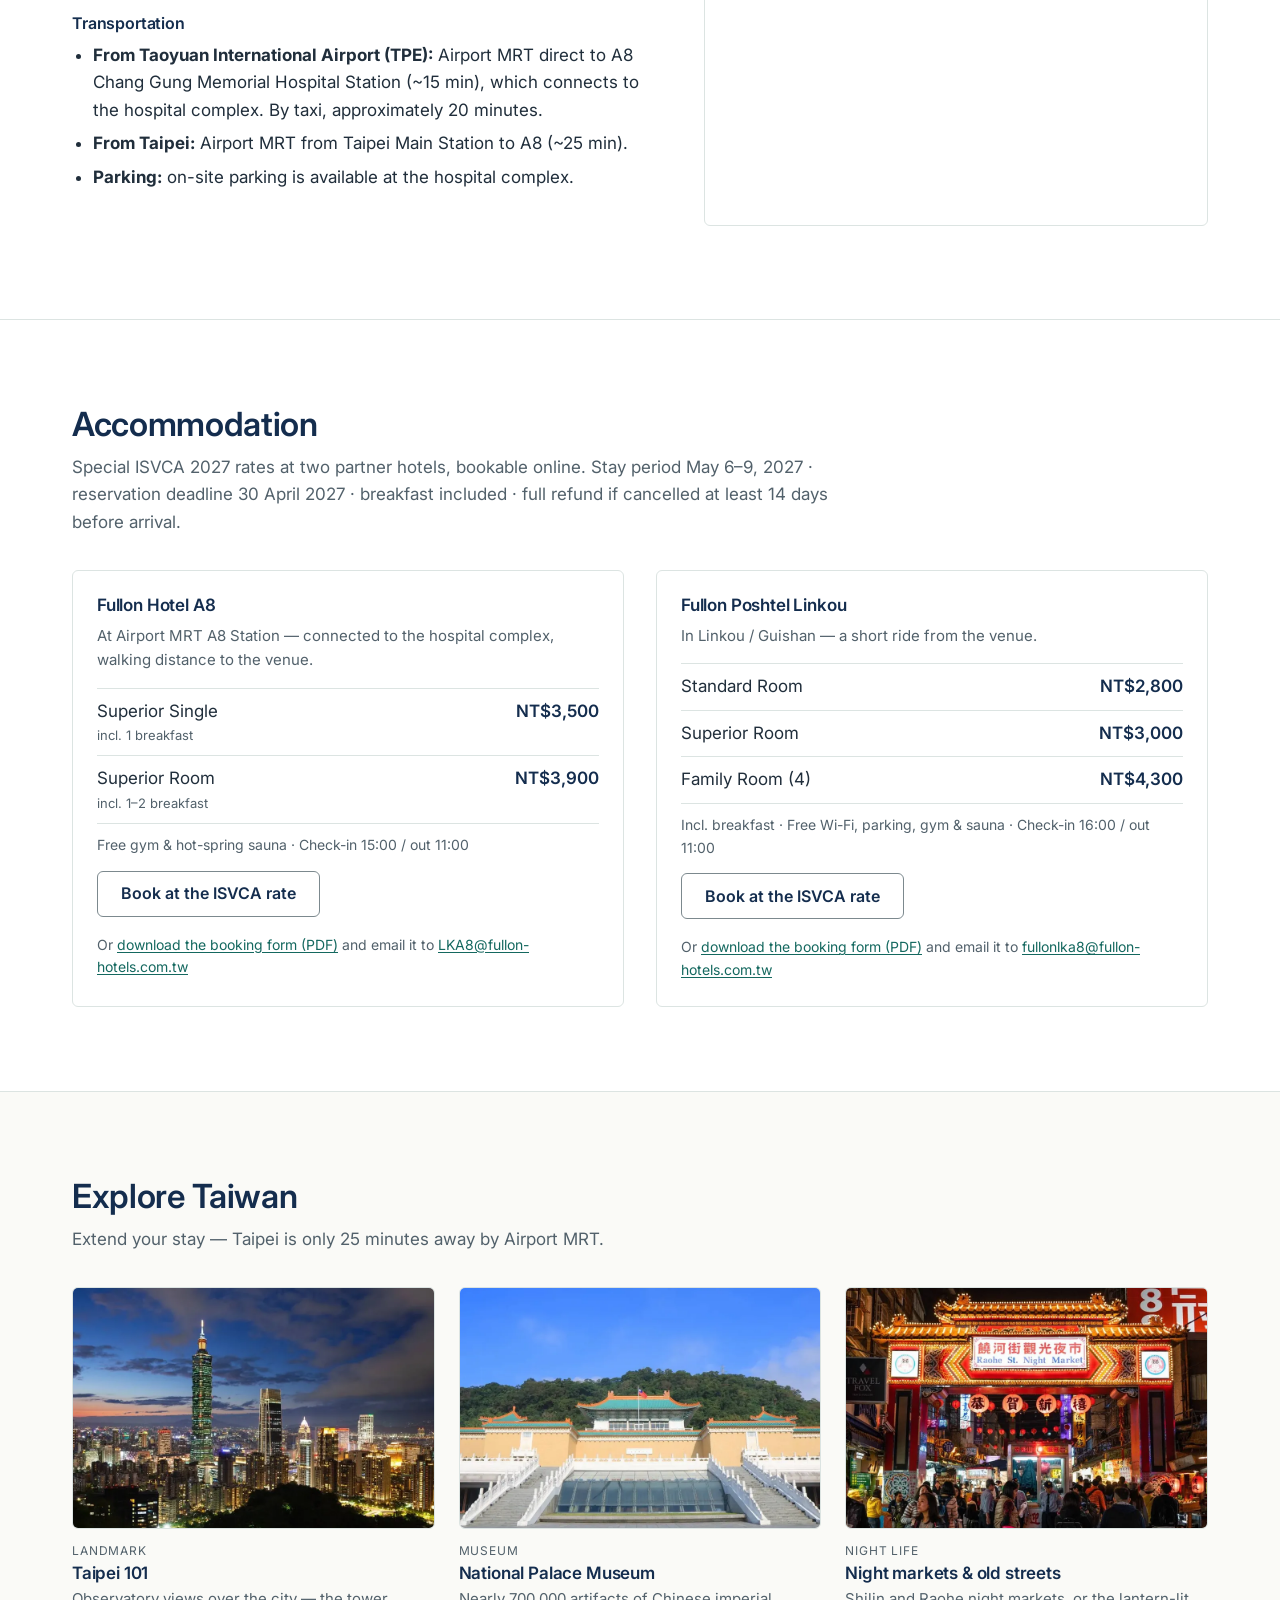
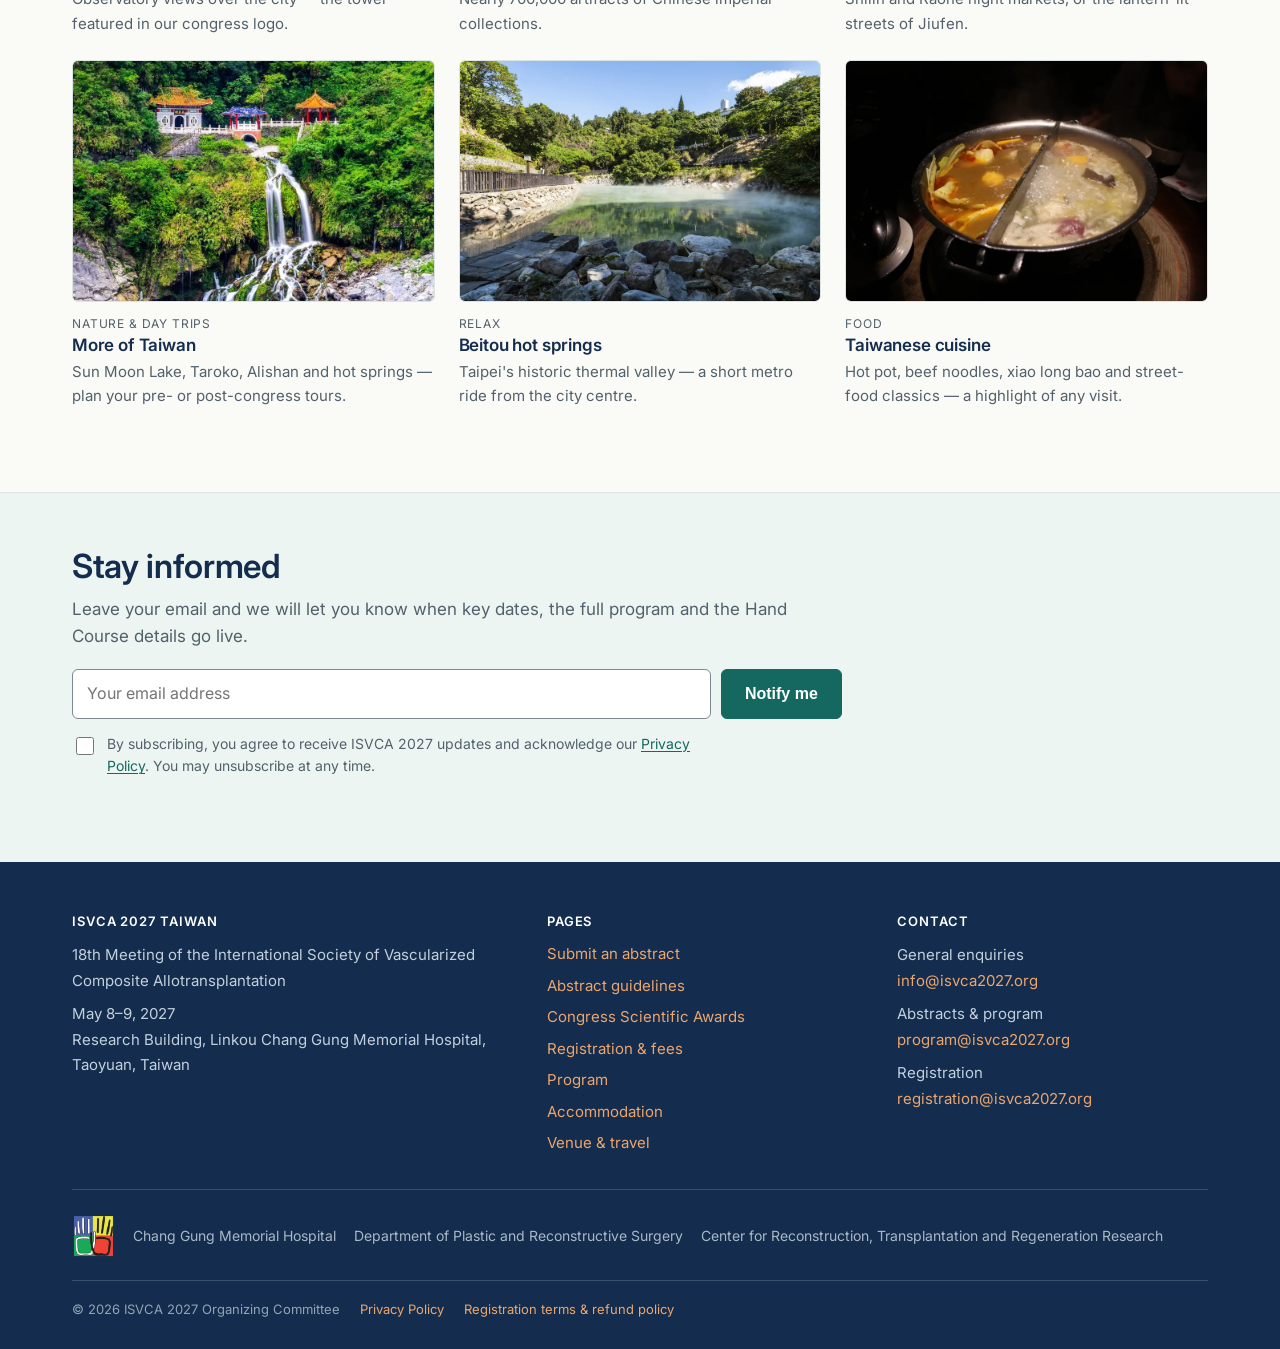
==== commit ff5e68ae: "Brand palette and interaction hierarchy Palette: warm white page, navy headings, deep teal for every" ====
--- a/index.html
+++ b/index.html
@@ -16,7 +16,7 @@
 <meta name="twitter:title" content="ISVCA 2027 · 18th Meeting of the International Society of VCA">
 <meta name="twitter:description" content="May 8–9, 2027 · Taiwan. Registration open; abstracts due Nov 30, 2026.">
 <meta name="twitter:image" content="https://isvca2027.org/assets/poster@2x.webp">
-<meta name="theme-color" content="#17324D">
+<meta name="theme-color" content="#142D4E">
 <link rel="icon" href="assets/favicon.svg" type="image/svg+xml">
 <link rel="preconnect" href="https://fonts.googleapis.com">
 <link rel="preconnect" href="https://fonts.gstatic.com" crossorigin>
@@ -49,7 +49,7 @@
     </button>
     <nav class="site-nav" id="site-nav" aria-label="Main">
       <a href="#about">About</a>
-      <a href="#dates">Dates</a>
+      <a href="#dates">Key dates</a>
       <a href="#program">Program</a>
       <a href="#abstracts">Abstracts</a>
       <a href="#faculty">Faculty</a>
@@ -75,26 +75,28 @@
              width="2400" height="1350" fetchpriority="high" decoding="async"
              alt="ISVCA 2027 congress poster — 18th Meeting of the International Society of Vascularized Composite Allotransplantation, 8–9 May 2027, Linkou Chang Gung Memorial Hospital, Taiwan.">
       </p>
-      <p class="hero__fullsize">
-        <a href="assets/poster-full.jpg" target="_blank" rel="noopener">View full-size poster</a>
-      </p>
-
-      <div class="hero__bar">
-        <p class="hero__where">May 8–9, 2027 · Research Building, Linkou Chang Gung Memorial Hospital, Taiwan</p>
-
-        <div class="hero__actions">
-          <a class="btn btn--primary" href="https://payment.cgprstw.org/13" target="_blank" rel="noopener">Register</a>
-          <a class="btn btn--secondary" href="submit-abstract.html">Submit an abstract</a>
-          <a class="link-quiet" href="#program">View program →</a>
-        </div>
-
-        <p class="hero__deadlines">
-          <span>Abstract deadline: <strong>November 30, 2026</strong>, 23:59 US Eastern Time
-            <a href="#dates">(all dates)</a></span>
-          <span>Early-bird registration ends: <strong>February 15, 2027</strong>
-            <a href="registration.html">(fees)</a></span>
-        </p>
-      </div>
+      <p class="hero__tools"><a href="assets/poster-full.jpg" target="_blank" rel="noopener">View full-size poster</a></p>
+
+      <p class="hero__where">May 8–9, 2027 · Research Building, Linkou Chang Gung Memorial Hospital, Taiwan</p>
+
+      <div class="hero__actions">
+        <a class="btn btn--primary" href="https://payment.cgprstw.org/13" target="_blank" rel="noopener">Register</a>
+        <a class="btn btn--secondary" href="submit-abstract.html">Submit an abstract</a>
+        <a class="link-quiet" href="#program">View program →</a>
+      </div>
+
+      <ul class="hero__deadlines">
+        <li>
+          <span class="k">Abstract deadline</span>
+          <span class="v">November 30, 2026<small>23:59 US Eastern Time · <a href="#dates">all key dates</a></small></span>
+        </li>
+        <li>
+          <span class="k">Early-bird registration</span>
+          <span class="v">Ends February 15, 2027<small><a href="registration.html">Fees &amp; policy</a></small></span>
+        </li>
+      </ul>
+
+      <div class="hero__close"></div>
     </div>
   </section>
 
@@ -102,7 +104,7 @@
   <section class="section" id="about">
     <div class="wrap">
       <div class="cols-2-7-5">
-        <div class="reveal">
+        <div>
           <div class="s-head">
             <h2>The 18th ISVCA Meeting comes to Taiwan</h2>
           </div>
@@ -118,7 +120,7 @@
           </div>
         </div>
 
-        <div class="reveal">
+        <div>
           <h3 style="font-size:1rem;margin-bottom:.6rem">Scientific themes</h3>
           <dl class="datalist">
             <div class="datalist__row"><dt class="datalist__term">Clinical status</dt><dd class="datalist__desc">Current world status of VCA — hand, face and beyond</dd></div>
@@ -134,10 +136,10 @@
   </section>
 
   <!-- ============ NEWS ============ -->
-  <section class="section section--alt" id="news">
-    <div class="wrap">
-      <div class="s-head reveal"><h2>News &amp; announcements</h2></div>
-      <div class="newslist reveal">
+  <section class="section section--white" id="news">
+    <div class="wrap">
+      <div class="s-head"><h2>News &amp; announcements</h2></div>
+      <div class="newslist">
         <article class="newsitem">
           <p class="newsitem__date">August 2026</p>
           <div>
@@ -185,13 +187,13 @@
   </section>
 
   <!-- ============ DATES ============ -->
-  <section class="section" id="dates">
-    <div class="wrap">
-      <div class="s-head reveal">
+  <section class="section section--teal" id="dates">
+    <div class="wrap">
+      <div class="s-head">
         <h2>Important dates</h2>
         <p class="lede">There will be no late-breaking abstract submissions.</p>
       </div>
-      <dl class="datalist reveal">
+      <dl class="datalist">
         <div class="datalist__row is-key">
           <dt class="datalist__term">November 30, 2026<small>23:59 US Eastern Time</small></dt>
           <dd class="datalist__desc">Abstract submission deadline <small>12:59 on December 1 in Taiwan</small></dd>
@@ -225,7 +227,7 @@
           <dd class="datalist__desc">18th Meeting of the ISVCA</dd>
         </div>
       </dl>
-      <div class="callout callout--accent reveal">
+      <div class="callout callout--accent">
         <p><span class="callout__title">Not received your notification?</span> If you have not received an email regarding
           your abstract status by January 20, 2027, please contact
           <a href="mailto:program@isvca2027.org">program@isvca2027.org</a>. Please note that inquiries received before
@@ -235,9 +237,9 @@
   </section>
 
   <!-- ============ PROGRAM ============ -->
-  <section class="section section--alt" id="program">
-    <div class="wrap">
-      <div class="s-head reveal">
+  <section class="section section--white" id="program">
+    <div class="wrap">
+      <div class="s-head">
         <span class="kicker">Preliminary · first edition · subject to change</span>
         <h2>Program at a glance</h2>
         <p class="lede">Sessions run approximately 15 minutes per speaker. <strong>PS</strong> = plenary session
@@ -245,12 +247,12 @@
       </div>
 
       <div class="tabs" data-tabs role="tablist" aria-label="Program days">
-        <button role="tab" id="tab-course" aria-controls="panel-course" aria-selected="true" tabindex="0">May 6–7 · Hand Course</button>
-        <button role="tab" id="tab-d1" aria-controls="panel-d1" aria-selected="false" tabindex="-1">May 8 · Day 1</button>
+        <button role="tab" id="tab-course" aria-controls="panel-course" aria-selected="false" tabindex="-1">May 6–7 · Hand Course</button>
+        <button role="tab" id="tab-d1" aria-controls="panel-d1" aria-selected="true" tabindex="0">May 8 · Day 1</button>
         <button role="tab" id="tab-d2" aria-controls="panel-d2" aria-selected="false" tabindex="-1">May 9 · Day 2</button>
       </div>
 
-      <div class="tabpanel" id="panel-course" role="tabpanel" aria-labelledby="tab-course" tabindex="0">
+      <div class="tabpanel" id="panel-course" role="tabpanel" aria-labelledby="tab-course" tabindex="0" hidden>
         <div class="panel" style="margin-top:28px;max-width:var(--measure)">
           <h3>Pre-congress Hand Course · May 6–7, 2027</h3>
           <p>A two-day hands-on course precedes the main meeting. <strong>Separate registration and fee required</strong> —
@@ -259,7 +261,7 @@
         </div>
       </div>
 
-      <div class="tabpanel" id="panel-d1" role="tabpanel" aria-labelledby="tab-d1" tabindex="0" hidden>
+      <div class="tabpanel" id="panel-d1" role="tabpanel" aria-labelledby="tab-d1" tabindex="0">
         <table class="sched">
           <caption>Saturday, May 8, 2027 — preliminary, subject to change.</caption>
           <thead><tr><th scope="col">Time</th><th scope="col">Session</th></tr></thead>
@@ -303,16 +305,16 @@
   </section>
 
   <!-- ============ ABSTRACTS ============ -->
-  <section class="section" id="abstracts">
-    <div class="wrap">
-      <div class="s-head reveal">
+  <section class="section section--blue" id="abstracts">
+    <div class="wrap">
+      <div class="s-head">
         <h2>Call for abstracts</h2>
         <p class="lede">We aim to create a broad and balanced program and, above all, we encourage you to reserve your best
           and most thoughtful work for this international meeting.</p>
       </div>
 
       <div class="cols-2-7-5">
-        <div class="reveal">
+        <div>
           <ol class="steps">
             <li>
               <div>
@@ -352,7 +354,7 @@
           <p class="hero__note">Enquiries: <a href="mailto:program@isvca2027.org">program@isvca2027.org</a></p>
         </div>
 
-        <div class="reveal">
+        <div>
           <h3 style="font-size:1rem;margin-bottom:.6rem">Specifications</h3>
           <dl class="speclist">
             <div class="speclist__row"><dt>100 characters</dt><dd>Maximum title length — no abbreviations in the title</dd></div>
@@ -373,15 +375,15 @@
   </section>
 
   <!-- ============ AWARDS ============ -->
-  <section class="section section--alt" id="awards">
-    <div class="wrap">
-      <div class="s-head reveal">
+  <section class="section" id="awards">
+    <div class="wrap">
+      <div class="s-head">
         <h2>Congress Scientific Awards</h2>
         <p class="lede">Two award streams help offset the cost of attending ISVCA 2027 in person.
           Application deadline: November 30, 2026.</p>
       </div>
 
-      <div class="awards reveal">
+      <div class="awards">
         <div class="award">
           <p class="award__org">ISVCA</p>
           <h3>ISVCA Congress Scientific Award</h3>
@@ -400,13 +402,13 @@
         </div>
       </div>
 
-      <div class="callout reveal">
+      <div class="callout">
         <p><span class="callout__title">Common conditions.</span> Recipients must attend the meeting and attend the designated
           award presentation session to receive the award; if an awardee is selected but does not attend, the monies of the
           award will be forfeited. A supporting letter signed by the applicant's Training Program Director is required, and the
           applicant must be the presenting author.</p>
       </div>
-      <div class="callout callout--green reveal">
+      <div class="callout callout--green">
         <p><span class="callout__title">Applying for an award?</span> Recipients receive complimentary registration — please
           wait until award notifications in mid-January 2027 before registering. Recipients will be sent a dedicated
           registration link. Early-bird rates run until February 15, 2027.</p>
@@ -418,67 +420,102 @@
   </section>
 
   <!-- ============ FACULTY ============ -->
-  <section class="section" id="faculty">
-    <div class="wrap">
-      <div class="s-head reveal">
+  <section class="section section--white" id="faculty">
+    <div class="wrap">
+      <div class="s-head">
         <h2>Invited faculty</h2>
         <p class="lede">Faculty marked <strong>Confirmed</strong> have accepted. Others are invited, with confirmation
           pending. The final faculty and session roles will be confirmed by the ISVCA scientific committee.</p>
       </div>
-      <div class="faculty reveal">
+      <div class="faculty">
         <div class="faculty__row">
-          <p class="faculty__name">L. Scott Levin, MD, FACS<span>Hand transplantation pioneer</span></p>
-          <p class="faculty__affil">Paul B. Magnuson Professor of Bone and Joint Surgery; Director, Hand Transplant Program,
-            University of Pennsylvania &amp; Children's Hospital of Philadelphia. Led the world's first bilateral hand
-            transplant in a child. Attending both the congress and the pre-congress Hand Course.</p>
+          <div>
+            <h3 class="faculty__name">L. Scott Levin, MD, FACS</h3>
+            <p class="faculty__org">University of Pennsylvania · Children's Hospital of Philadelphia</p>
+            <p class="faculty__focus">Hand transplantation</p>
+            <details class="faculty__bio">
+              <summary>View biography</summary>
+              <p>Paul B. Magnuson Professor of Bone and Joint Surgery; Director, Hand Transplant Program, University of Pennsylvania &amp; Children's Hospital of Philadelphia. Led the world's first bilateral hand transplant in a child. Attending both the congress and the pre-congress Hand Course.</p>
+            </details>
+          </div>
           <p class="faculty__status is-confirmed">Confirmed</p>
         </div>
         <div class="faculty__row">
-          <p class="faculty__name">Vijay S. Gorantla, MD, PhD, FRCS<span>Reconstructive transplantation</span></p>
-          <p class="faculty__affil">Professor of Surgery, Ophthalmology and Bioengineering; Director, Vascularized Composite
-            Allotransplantation Program, Wake Forest University School of Medicine, USA.</p>
+          <div>
+            <h3 class="faculty__name">Vijay S. Gorantla, MD, PhD, FRCS</h3>
+            <p class="faculty__org">Wake Forest University School of Medicine, USA</p>
+            <p class="faculty__focus">Reconstructive transplantation</p>
+            <details class="faculty__bio">
+              <summary>View biography</summary>
+              <p>Professor of Surgery, Ophthalmology and Bioengineering; Director, Vascularized Composite Allotransplantation Program, Wake Forest University School of Medicine, USA.</p>
+            </details>
+          </div>
           <p class="faculty__status">Invited</p>
         </div>
         <div class="faculty__row">
-          <p class="faculty__name">Gerald Brandacher, MD<span>Reconstructive transplantation immunology</span></p>
-          <p class="faculty__affil">Scientific Director, Reconstructive Transplantation Program; Professor of Plastic and
-            Reconstructive Surgery, Johns Hopkins University School of Medicine, USA.</p>
+          <div>
+            <h3 class="faculty__name">Gerald Brandacher, MD</h3>
+            <p class="faculty__org">Johns Hopkins University School of Medicine, USA</p>
+            <p class="faculty__focus">Reconstructive transplantation immunology</p>
+            <details class="faculty__bio">
+              <summary>View biography</summary>
+              <p>Scientific Director, Reconstructive Transplantation Program; Professor of Plastic and Reconstructive Surgery, Johns Hopkins University School of Medicine, USA.</p>
+            </details>
+          </div>
           <p class="faculty__status">Invited</p>
         </div>
         <div class="faculty__row">
-          <p class="faculty__name">Ömer Özkan, MD<span>Face &amp; composite tissue transplantation</span></p>
-          <p class="faculty__affil">Professor of Plastic and Reconstructive Surgery, Akdeniz University, Antalya, Türkiye.
-            Led Türkiye's first full face transplant.</p>
+          <div>
+            <h3 class="faculty__name">Ömer Özkan, MD</h3>
+            <p class="faculty__org">Akdeniz University, Antalya, Türkiye</p>
+            <p class="faculty__focus">Face &amp; composite tissue transplantation</p>
+            <details class="faculty__bio">
+              <summary>View biography</summary>
+              <p>Professor of Plastic and Reconstructive Surgery, Akdeniz University, Antalya, Türkiye. Led Türkiye's first full face transplant.</p>
+            </details>
+          </div>
           <p class="faculty__status">Invited</p>
         </div>
         <div class="faculty__row">
-          <p class="faculty__name">Patrik Lassus, MD, PhD<span>Face transplantation · ISVCA 2025 host</span></p>
-          <p class="faculty__affil">Head, Division of Reconstructive Plastic Surgery, Helsinki University Hospital, Finland.
-            Leader of the Finnish facial allotransplantation program.</p>
+          <div>
+            <h3 class="faculty__name">Patrik Lassus, MD, PhD</h3>
+            <p class="faculty__org">Helsinki University Hospital, Finland</p>
+            <p class="faculty__focus">Face transplantation · ISVCA 2025 host</p>
+            <details class="faculty__bio">
+              <summary>View biography</summary>
+              <p>Head, Division of Reconstructive Plastic Surgery, Helsinki University Hospital, Finland. Leader of the Finnish facial allotransplantation program.</p>
+            </details>
+          </div>
           <p class="faculty__status">Invited</p>
         </div>
         <div class="faculty__row">
-          <p class="faculty__name">Subramania Iyer, MS, FRCS<span>High-volume hand transplantation</span></p>
-          <p class="faculty__affil">Professor and Head, Department of Head &amp; Neck, Plastic and Craniofacial Surgery,
-            Amrita Hospital, Kochi, India. Led India's first hand transplant.</p>
+          <div>
+            <h3 class="faculty__name">Subramania Iyer, MS, FRCS</h3>
+            <p class="faculty__org">Amrita Hospital, Kochi, India</p>
+            <p class="faculty__focus">High-volume hand transplantation</p>
+            <details class="faculty__bio">
+              <summary>View biography</summary>
+              <p>Professor and Head, Department of Head &amp; Neck, Plastic and Craniofacial Surgery, Amrita Hospital, Kochi, India. Led India's first hand transplant.</p>
+            </details>
+          </div>
           <p class="faculty__status">Invited</p>
         </div>
       </div>
-      <p class="hero__note reveal">Further faculty are being finalised by the scientific committee.
+      <p class="hero__note">Further faculty are being finalised by the scientific committee.
         <a href="#notify">Subscribe for updates</a> to hear first.</p>
     </div>
   </section>
 
   <!-- ============ REGISTRATION ============ -->
-  <section class="section section--alt" id="registration">
-    <div class="wrap">
-      <div class="s-head reveal">
+  <section class="section" id="registration">
+    <div class="wrap">
+      <div class="s-head">
         <h2>Registration</h2>
         <p class="lede">Registration is open. All fees are quoted in New Taiwan Dollars (TWD, NT$) and depend on your
           category and the date registration is completed.</p>
       </div>
 
-      <div class="reveal">
+      <div>
         <p class="tablewrap__hint">Scroll the table sideways on a narrow screen.</p>
         <div class="tablewrap">
           <table class="feetable">
@@ -486,7 +523,7 @@
             <thead>
               <tr>
                 <th scope="col">Category</th>
-                <th scope="col">Early-bird<span>by Feb 15, 2027</span></th>
+                <th scope="col" class="is-early">Early-bird<span>by Feb 15, 2027</span></th>
                 <th scope="col">Standard<span>Feb 16 – Apr 15, 2027</span></th>
                 <th scope="col">Late or on-site<span>from Apr 16, 2027</span></th>
               </tr>
@@ -508,37 +545,37 @@
       </div>
 
       <div class="cols-2" style="margin-top:34px">
-        <div class="callout callout--accent reveal">
+        <div class="callout callout--accent">
           <p><span class="callout__title">Congress Banquet — optional, not included.</span> 18:00–21:00 on May 8, 2027.
             NT$3,000 per person; extra tickets NT$3,000 each, subject to availability.</p>
         </div>
-        <div class="callout callout--green reveal">
+        <div class="callout callout--green">
           <p><span class="callout__title">Member rates</span> are available to current members of ISVCA, TTS, TSPS, TSSH or
             TSRM. Proof of membership — and of Trainee/AHP or LMIC status where claimed — must be emailed to
             <a href="mailto:info@isvca2027.org">info@isvca2027.org</a> after you complete online registration and payment.</p>
         </div>
       </div>
 
-      <div class="callout reveal">
+      <div class="callout">
         <p><span class="callout__title">Presenting authors.</span> Registration and payment must be completed by February 1,
           2027. Only abstracts of presenting authors who have finalized registration and payment by this date will be
           scheduled for presentation.</p>
       </div>
 
-      <div class="hero__actions reveal" style="margin-top:26px">
+      <div class="hero__actions" style="margin-top:26px">
         <a class="btn btn--primary" href="https://payment.cgprstw.org/13" target="_blank" rel="noopener">Register &amp; pay online</a>
         <a class="link-quiet" href="registration.html">Full fees, policy &amp; refund terms →</a>
       </div>
-      <p class="hero__note reveal">Enquiries: <a href="mailto:registration@isvca2027.org">registration@isvca2027.org</a></p>
+      <p class="hero__note">Enquiries: <a href="mailto:registration@isvca2027.org">registration@isvca2027.org</a></p>
     </div>
   </section>
 
   <!-- ============ VENUE & TRAVEL ============ -->
-  <section class="section" id="travel">
-    <div class="wrap">
-      <div class="s-head reveal"><h2>Venue &amp; getting there</h2></div>
+  <section class="section section--white" id="travel">
+    <div class="wrap">
+      <div class="s-head"><h2>Venue &amp; getting there</h2></div>
       <div class="cols-2-7-5">
-        <div class="reveal">
+        <div>
           <h3 style="font-size:1rem;margin-bottom:.5rem">Venue</h3>
           <p class="prose"><strong>Research Building, Linkou Chang Gung Memorial Hospital</strong><br>
             No. 5, Fuxing St., Guishan Dist., Taoyuan City 333, Taiwan</p>
@@ -551,7 +588,7 @@
             <li><strong>Parking:</strong> on-site parking is available at the hospital complex.</li>
           </ul>
         </div>
-        <div class="reveal">
+        <div>
           <iframe class="mapframe" loading="lazy" title="Map of Linkou Chang Gung Memorial Hospital"
                   src="https://maps.google.com/maps?q=Linkou%20Chang%20Gung%20Memorial%20Hospital%2C%20Taoyuan%2C%20Taiwan&z=14&output=embed"></iframe>
         </div>
@@ -560,14 +597,14 @@
   </section>
 
   <!-- ============ HOTELS ============ -->
-  <section class="section section--alt" id="hotels">
-    <div class="wrap">
-      <div class="s-head reveal">
+  <section class="section section--white" id="hotels">
+    <div class="wrap">
+      <div class="s-head">
         <h2>Accommodation</h2>
         <p class="lede">Special ISVCA 2027 rates at two partner hotels, bookable online. Stay period May 6–9, 2027 ·
           reservation deadline 30 April 2027 · breakfast included · full refund if cancelled at least 14 days before arrival.</p>
       </div>
-      <div class="cols-2 reveal">
+      <div class="cols-2">
         <div class="panel">
           <h3>Fullon Hotel A8</h3>
           <p style="color:var(--muted);font-size:.9375rem">At Airport MRT A8 Station — connected to the hospital complex,
@@ -620,11 +657,11 @@
   <!-- ============ EXPLORE ============ -->
   <section class="section" id="explore">
     <div class="wrap">
-      <div class="s-head reveal">
+      <div class="s-head">
         <h2>Explore Taiwan</h2>
         <p class="lede">Extend your stay — Taipei is only 25 minutes away by Airport MRT.</p>
       </div>
-      <div class="photogrid reveal">
+      <div class="photogrid">
         <a class="photocard" href="https://www.taipei-101.com.tw/en" target="_blank" rel="noopener">
           <img src="assets/explore-1.webp" width="900" height="648" loading="lazy" decoding="async" alt="Taipei 101 at dusk above the city skyline">
           <span class="photocard__k">Landmark</span>
--- a/assets/css/site.css
+++ b/assets/css/site.css
@@ -6,42 +6,65 @@
 
 /* ---------- Tokens ---------------------------------------------------- */
 :root{
-  /* colour */
-  --navy:#17324D;          /* headings, primary surfaces */
-  --ink:#24313D;           /* body text */
-  --muted:#56616B;         /* secondary text — 6.33:1 on white */
-  --accent:#C96524;        /* orange: large text, rules, accents only (3.91:1) */
-  --accent-dk:#A8511B;     /* orange for links & button fills — 5.44:1 */
-  --green:#426D64;         /* secondary accent — 5.83:1 */
+  /* surfaces — warm white carries the page, white and two faint tints give rhythm */
+  --page-bg:#FAFAF7;
   --surface:#FFFFFF;
-  --surface-alt:#F5F6F5;   /* occasional band */
-  --rule:#DCE2E5;
-  --rule-strong:#C3CCD2;
+  --surface-teal:#EDF5F2;
+  --surface-blue:#EFF3F8;
+
+  /* brand — drawn from the official poster */
+  --brand-navy:#142D4E;
+  --brand-teal:#14685F;
+  --brand-teal-hover:#10554D;
+
+  /* accent — apricot is for emphasis only, always with dark text on it */
+  --accent-apricot:#EBA56D;
+  --accent-warm-bg:#FFF1E5;
+  --accent-warm-text:#8A431D;
+
+  /* text + lines */
+  --text-primary:#202E3B;
+  --text-secondary:#52616B;
+  --border-subtle:#DCE4E2;
+  --border-control:#7C898E;
+  --focus-ring:#14685F;
+
+  /* legacy aliases, remapped onto the brand palette */
+  --navy:var(--brand-navy);
+  --ink:var(--text-primary);
+  --muted:var(--text-secondary);
+  --accent:var(--accent-apricot);
+  --accent-dk:var(--brand-teal);
+  --green:var(--brand-teal);
+  --surface-alt:var(--page-bg);
+  --rule:var(--border-subtle);
+  --rule-strong:var(--border-control);
 
   /* type */
   --font:'Inter','Source Sans 3',-apple-system,BlinkMacSystemFont,'Segoe UI',Roboto,Helvetica,Arial,sans-serif;
-  --fs-body:1.0625rem;     /* 17px */
-  --fs-small:0.875rem;     /* 14px */
+  --fs-body:1.0625rem;
+  --fs-small:0.875rem;
   --lh:1.62;
   --measure:70ch;
 
   /* layout */
-  --maxw:1160px;
+  --maxw:1200px;
   --pad:32px;
-  --section-y:88px;
+  --section-y:84px;
   --radius:6px;
-  --radius-sm:4px;
+  --radius-sm:6px;
+  --t:150ms;
 }
 
 @media (max-width:760px){
-  :root{ --pad:20px; --section-y:56px; --fs-body:1rem; }
+  :root{ --pad:18px; --section-y:52px; --fs-body:1rem; }
 }
 
 /* ---------- Reset ----------------------------------------------------- */
 *,*::before,*::after{box-sizing:border-box}
 html{-webkit-text-size-adjust:100%;scroll-behavior:smooth;scroll-padding-top:84px}
 body{
-  margin:0;background:var(--surface);color:var(--ink);
+  margin:0;background:var(--page-bg);color:var(--text-primary);
   font-family:var(--font);font-size:var(--fs-body);line-height:var(--lh);
   -webkit-font-smoothing:antialiased;text-rendering:optimizeLegibility;
 }
@@ -52,7 +75,7 @@
 li{margin:.35em 0}
 a{color:var(--accent-dk);text-decoration:underline;text-underline-offset:2px;text-decoration-thickness:1px}
 a:hover{color:var(--navy)}
-:focus-visible{outline:2px solid var(--accent-dk);outline-offset:2px;border-radius:2px}
+:focus-visible{outline:3px solid var(--focus-ring);outline-offset:2px;border-radius:3px}
 hr{border:none;border-top:1px solid var(--rule);margin:2rem 0}
 table{border-collapse:collapse;width:100%}
 .sr-only{position:absolute;width:1px;height:1px;padding:0;margin:-1px;overflow:hidden;clip:rect(0,0,0,0);white-space:nowrap;border:0}
@@ -60,7 +83,10 @@
 /* ---------- Layout ---------------------------------------------------- */
 .wrap{max-width:var(--maxw);margin-inline:auto;padding-inline:var(--pad)}
 .section{padding-block:var(--section-y)}
-.section--alt{background:var(--surface-alt)}
+.section--white{background:var(--surface)}
+.section--teal{background:var(--surface-teal)}
+.section--blue{background:var(--surface-blue)}
+.section--alt{background:var(--surface)}
 .section--tight{padding-block:calc(var(--section-y) * .62)}
 .section + .section{border-top:1px solid var(--rule)}
 .section--alt + .section,.section + .section--alt{border-top:none}
@@ -78,25 +104,24 @@
 /* ---------- Buttons --------------------------------------------------- */
 .btn{
   display:inline-flex;align-items:center;gap:.5em;
-  padding:.72em 1.4em;border-radius:var(--radius-sm);
+  padding:.7em 1.45em;border-radius:6px;min-height:46px;
   font-size:1rem;font-weight:600;line-height:1.2;
   text-decoration:none;border:1px solid transparent;cursor:pointer;
-  transition:background-color .15s ease,border-color .15s ease,color .15s ease;
-  min-height:44px;
-}
-.btn--primary{background:var(--accent-dk);color:#fff;border-color:var(--accent-dk)}
-.btn--primary:hover{background:#8e4416;border-color:#8e4416;color:#fff}
-.btn--primary:active{background:#7a3a12}
-.btn--secondary{background:transparent;color:var(--navy);border-color:var(--rule-strong)}
-.btn--secondary:hover{background:var(--surface-alt);border-color:var(--navy);color:var(--navy)}
+  transition:background-color var(--t) ease,border-color var(--t) ease,color var(--t) ease;
+}
+.btn--primary{background:var(--brand-teal);color:#fff;border-color:var(--brand-teal)}
+.btn--primary:hover{background:var(--brand-teal-hover);border-color:var(--brand-teal-hover);color:#fff}
+.btn--primary:active{background:#0D4740}
+.btn--secondary{background:var(--surface);color:var(--brand-navy);border-color:var(--border-control)}
+.btn--secondary:hover{background:var(--surface-teal);border-color:var(--brand-teal);color:var(--brand-teal)}
 .btn--onDark{background:#fff;color:var(--navy);border-color:#fff}
 .btn--onDark:hover{background:var(--surface-alt);color:var(--navy)}
 .btn[aria-disabled="true"],.btn:disabled{background:var(--rule);color:var(--muted);border-color:var(--rule);cursor:not-allowed}
 .link-quiet{font-weight:600;color:var(--navy);text-decoration:none;border-bottom:1px solid var(--rule-strong);padding-bottom:1px}
-.link-quiet:hover{color:var(--accent-dk);border-bottom-color:var(--accent-dk)}
+.link-quiet:hover{color:var(--brand-teal);border-bottom-color:var(--brand-teal)}
 
 /* ---------- Site header / nav ---------------------------------------- */
-.site-head{position:sticky;top:0;z-index:50;background:rgba(255,255,255,.97);border-bottom:1px solid var(--rule);backdrop-filter:saturate(140%) blur(6px)}
+.site-head{position:sticky;top:0;z-index:50;background:rgba(255,255,255,.96);border-bottom:1px solid var(--rule);backdrop-filter:saturate(140%) blur(6px)}
 .site-head__in{display:flex;align-items:center;gap:20px;min-height:72px}
 .site-head__brand{display:flex;align-items:center;text-decoration:none;flex:0 0 auto}
 .site-head__brand img{height:46px;width:auto}
@@ -105,10 +130,10 @@
   color:var(--navy);text-decoration:none;font-size:.95rem;font-weight:500;
   padding:9px 11px;border-radius:var(--radius-sm);white-space:nowrap;
 }
-.site-nav a:hover{background:var(--surface-alt)}
-.site-nav a[aria-current="true"]{color:var(--accent-dk);box-shadow:inset 0 -2px 0 var(--accent)}
+.site-nav a:hover{background:var(--surface-teal);color:var(--brand-teal)}
+.site-nav a[aria-current="true"]{color:var(--brand-teal);box-shadow:inset 0 -2px 0 var(--brand-teal)}
 .site-nav .nav-cta{margin-left:10px;background:var(--accent-dk);color:#fff;padding:10px 18px;font-weight:600}
-.site-nav .nav-cta:hover{background:#8e4416;color:#fff}
+.site-nav .nav-cta:hover{background:var(--brand-teal-hover);color:#fff}
 .nav-toggle{display:none;margin-left:auto;align-items:center;gap:8px;background:none;border:1px solid var(--rule-strong);border-radius:var(--radius-sm);padding:9px 13px;font:inherit;font-size:.9rem;font-weight:600;color:var(--navy);cursor:pointer;min-height:44px}
 .nav-toggle svg{display:block}
 
@@ -126,39 +151,50 @@
 
 /* ---------- Hero: poster-led -------------------------------------------
    The official congress poster is the primary visual. It is never cropped,
-   never overlaid with text, and keeps its natural 16:9 proportions.        */
-.hero{padding-block:28px 0}
+   never overlaid with text, and keeps its natural proportions.             */
+.hero{padding-block:26px 0;background:var(--page-bg)}
 .hero__wrap{max-width:1200px}
 .hero__poster{margin:0}
-.hero__poster img{display:block;width:100%;height:auto;border-radius:4px}
-.hero__fullsize{margin:10px 0 0;text-align:right;font-size:.8125rem}
-.hero__fullsize a{color:var(--muted)}
-.hero__fullsize a:hover{color:var(--accent-dk)}
-
-.hero__bar{margin-top:26px;text-align:center;padding-bottom:40px;border-bottom:1px solid var(--rule)}
-.hero__where{margin:0 0 18px;font-size:1.0625rem;font-weight:500;color:var(--navy)}
-.hero__actions{display:flex;align-items:center;justify-content:center;gap:14px;flex-wrap:wrap}
-.hero__deadlines{display:flex;justify-content:center;gap:6px 30px;flex-wrap:wrap;
-  margin:20px 0 0;font-size:.9375rem;color:var(--muted)}
-.hero__deadlines strong{color:var(--ink);font-weight:600}
-.hero__deadlines a{color:var(--muted);text-decoration:underline}
-.hero__deadlines a:hover{color:var(--accent-dk)}
-.hero__note{margin:1.2rem 0 0;font-size:.875rem;color:var(--muted)}
+.hero__poster img{display:block;width:100%;height:auto;aspect-ratio:16/9;border-radius:6px}
+.hero__tools{display:flex;justify-content:flex-end;margin:8px 0 0}
+.hero__tools a{font-size:.8125rem;color:var(--text-secondary);text-decoration:none;
+  border-bottom:1px solid var(--border-subtle);padding-bottom:1px}
+.hero__tools a:hover{color:var(--brand-teal);border-bottom-color:var(--brand-teal)}
+
+/* 1 — where & when */
+.hero__where{margin:30px 0 0;text-align:center;font-size:1.125rem;font-weight:500;color:var(--brand-navy)}
+/* 2 — actions */
+.hero__actions{display:flex;align-items:center;justify-content:center;gap:14px;flex-wrap:wrap;margin-top:20px}
+/* 3 — deadlines, clearly separated from the buttons */
+.hero__deadlines{display:grid;grid-template-columns:repeat(2,minmax(0,auto));justify-content:center;
+  gap:10px 14px;margin:36px 0 0;padding:0;list-style:none}
+.hero__deadlines li{display:flex;flex-direction:column;gap:2px;
+  background:var(--accent-warm-bg);border-radius:6px;padding:12px 18px;min-width:260px}
+.hero__deadlines .k{font-size:.75rem;font-weight:600;letter-spacing:.06em;text-transform:uppercase;
+  color:var(--accent-warm-text)}
+.hero__deadlines .v{font-weight:600;color:var(--text-primary)}
+.hero__deadlines .v small{display:block;font-weight:400;font-size:.8125rem;color:var(--text-secondary);margin-top:1px}
+.hero__deadlines a{color:var(--accent-warm-text)}
+.hero__close{margin:40px 0 0;border-bottom:1px solid var(--border-subtle)}
+.hero__note{margin:1.2rem 0 0;font-size:.875rem;color:var(--text-secondary)}
 
 @media (max-width:760px){
-  .hero{padding-block:18px 0}
-  .hero__wrap{padding-inline:14px}
-  .hero__bar{margin-top:20px;padding-bottom:32px}
-  .hero__where{font-size:1rem;margin-bottom:16px}
-  .hero__actions{gap:10px}
-  .hero__actions .btn{flex:1 1 auto;justify-content:center}
-  .hero__deadlines{flex-direction:column;gap:4px;font-size:.875rem}
+  .hero{padding-block:16px 0}
+  .hero__wrap{padding-inline:16px}
+  .hero__where{margin-top:22px;font-size:1.0625rem}
+  .hero__actions{gap:10px;margin-top:16px}
+  .hero__actions .btn{flex:1 1 180px;justify-content:center}
+  .hero__deadlines{grid-template-columns:1fr;margin-top:26px}
+  .hero__deadlines li{min-width:0}
+  .hero__close{margin-top:30px}
 }
 
 /* ---------- Definition / data lists ----------------------------------- */
 .datalist{border-top:1px solid var(--rule);margin:0}
-.datalist__row{display:grid;grid-template-columns:minmax(0,200px) minmax(0,1fr);gap:8px 28px;padding:16px 0;border-bottom:1px solid var(--rule)}
-.datalist__row.is-key .datalist__term{color:var(--accent-dk)}
+.datalist__row{display:grid;grid-template-columns:minmax(0,30%) minmax(0,70%);gap:6px 20px;padding:14px 0;border-bottom:1px solid var(--border-subtle)}
+.datalist__row.is-key{background:var(--accent-warm-bg)}
+.datalist__row.is-key .datalist__term{color:var(--accent-warm-text)}
+.datalist__row.is-key .datalist__term,.datalist__row.is-key .datalist__desc{padding-inline:14px}
 .datalist__term{font-weight:600;color:var(--navy);overflow-wrap:break-word}
 .datalist__term small{display:block;font-weight:400;color:var(--muted);font-size:.8125rem}
 .datalist__desc{color:var(--ink);overflow-wrap:break-word}
@@ -175,17 +211,31 @@
 .newsitem p{margin:0;color:var(--muted);max-width:var(--measure)}
 @media (max-width:700px){.newsitem{grid-template-columns:1fr;gap:3px}}
 
-/* ---------- Faculty --------------------------------------------------- */
-.faculty{border-top:1px solid var(--rule)}
-.faculty__row{display:grid;grid-template-columns:minmax(0,1fr) minmax(0,1.25fr) auto;gap:6px 28px;padding:18px 0;border-bottom:1px solid var(--rule);align-items:baseline}
-.faculty__name{font-weight:600;color:var(--navy)}
-.faculty__name span{display:block;font-weight:400;color:var(--muted);font-size:.875rem;margin-top:1px}
-.faculty__affil{color:var(--muted);font-size:.9375rem}
-.faculty__status{font-size:.75rem;font-weight:600;letter-spacing:.05em;text-transform:uppercase;white-space:nowrap;color:var(--muted)}
-.faculty__status.is-confirmed{color:var(--green)}
-@media (max-width:860px){
-  .faculty__row{grid-template-columns:1fr;gap:4px;padding:16px 0}
-  .faculty__status{order:-1}
+/* ---------- Faculty ----------------------------------------------------
+   Order: name -> institution -> focus -> optional biography. Status is
+   always spelled out, never colour alone.                                 */
+.faculty{border-top:1px solid var(--border-subtle)}
+.faculty__row{display:grid;grid-template-columns:minmax(0,1fr) auto;gap:10px 24px;
+  padding:22px 0;border-bottom:1px solid var(--border-subtle);align-items:start}
+.faculty__name{font-size:1.3125rem;font-weight:600;color:var(--brand-navy);margin:0 0 .2rem;line-height:1.25}
+.faculty__org{margin:0;color:var(--text-primary);font-size:.9375rem}
+.faculty__focus{margin:.15rem 0 0;color:var(--text-secondary);font-size:.9375rem}
+.faculty__bio{margin-top:.55rem}
+.faculty__bio summary{display:inline-flex;align-items:center;gap:6px;cursor:pointer;list-style:none;
+  font-size:.875rem;font-weight:600;color:var(--brand-teal);padding:4px 0;min-height:32px}
+.faculty__bio summary::-webkit-details-marker{display:none}
+.faculty__bio summary::after{content:"▸";font-size:.75rem;transition:transform var(--t) ease}
+.faculty__bio[open] summary::after{transform:rotate(90deg)}
+.faculty__bio summary:hover{color:var(--brand-teal-hover);text-decoration:underline}
+.faculty__bio p{margin:.4rem 0 0;color:var(--text-secondary);font-size:.9375rem;max-width:var(--measure)}
+.faculty__status{justify-self:end;font-size:.75rem;font-weight:600;letter-spacing:.05em;
+  text-transform:uppercase;white-space:nowrap;padding:5px 11px;border-radius:999px;
+  background:#EEF1F3;color:var(--text-secondary);border:1px solid var(--border-subtle)}
+.faculty__status.is-confirmed{background:var(--surface-teal);color:var(--brand-teal);border-color:#BFD9D2}
+@media (max-width:700px){
+  .faculty__row{grid-template-columns:1fr;gap:8px}
+  .faculty__status{justify-self:start;order:-1}
+  .faculty__name{font-size:1.1875rem}
 }
 
 /* ---------- Schedule table ------------------------------------------- */
@@ -195,8 +245,8 @@
   font:inherit;font-size:.9375rem;font-weight:600;color:var(--muted);
   padding:12px 16px;cursor:pointer;min-height:44px;
 }
-.tabs button:hover{color:var(--navy)}
-.tabs button[aria-selected="true"]{color:var(--navy);border-bottom-color:var(--accent)}
+.tabs button:hover{color:var(--brand-teal)}
+.tabs button[aria-selected="true"]{color:var(--brand-teal);border-bottom-color:var(--brand-teal);background:var(--surface-teal)}
 .tabpanel[hidden]{display:none}
 .sched{width:100%;font-size:.9375rem}
 .sched caption{text-align:left;color:var(--muted);font-size:.875rem;padding:14px 0 8px}
@@ -206,7 +256,7 @@
 .sched .ttl{font-weight:600;color:var(--navy)}
 .sched .ttl small{display:block;font-weight:400;color:var(--muted);font-size:.875rem;margin-top:2px}
 .sched tr.is-break .ttl{font-weight:400;color:var(--muted)}
-.sched tr.is-key{background:#FBF6F1}
+.sched tr.is-key{background:var(--accent-warm-bg)}
 .tag{display:inline-block;font-size:.6875rem;font-weight:600;letter-spacing:.04em;color:var(--muted);border:1px solid var(--rule-strong);border-radius:3px;padding:1px 5px;margin-left:8px;vertical-align:1px}
 @media (max-width:640px){
   .sched,.sched tbody,.sched tr,.sched td{display:block;width:100%}
@@ -226,7 +276,8 @@
 .feetable thead th span{display:block;text-transform:none;letter-spacing:0;font-weight:400;font-size:.8125rem;margin-top:2px}
 .feetable tbody th{text-align:left;padding-left:0;font-weight:600;color:var(--navy);background:var(--surface-alt);font-size:.8125rem;letter-spacing:.04em;text-transform:uppercase}
 .feetable td.num{font-variant-numeric:tabular-nums;color:var(--navy);font-weight:500;white-space:nowrap}
-.feetable td.num.is-early{color:var(--accent-dk);font-weight:600}
+.feetable td.num.is-early{color:var(--brand-teal);font-weight:600;background:var(--surface-teal)}
+.feetable thead th.is-early{background:var(--surface-teal)}
 @media (max-width:700px){.feetable th,.feetable td{padding:10px 12px}}
 
 /* ---------- Callouts (replaces coloured cards) ------------------------ */
@@ -245,7 +296,7 @@
 /* ---------- Generic grids -------------------------------------------- */
 .cols-2{display:grid;grid-template-columns:repeat(2,minmax(0,1fr));gap:32px}
 .cols-3{display:grid;grid-template-columns:repeat(3,minmax(0,1fr));gap:32px}
-.cols-2-7-5{display:grid;grid-template-columns:minmax(0,1.3fr) minmax(0,1fr);gap:48px;align-items:start}
+.cols-2-7-5{display:grid;grid-template-columns:minmax(0,1.15fr) minmax(0,1fr);gap:52px;align-items:start}
 @media (max-width:860px){.cols-3{grid-template-columns:repeat(2,minmax(0,1fr));gap:24px}}
 @media (max-width:920px){.cols-2-7-5{grid-template-columns:1fr;gap:32px}}
 @media (max-width:760px){
@@ -255,7 +306,7 @@
 /* ---------- Steps (numbered, no cards) -------------------------------- */
 .steps{counter-reset:step;border-top:1px solid var(--rule);margin:0;padding:0;list-style:none}
 .steps li{counter-increment:step;display:grid;grid-template-columns:40px minmax(0,1fr);gap:0 20px;padding:18px 0;border-bottom:1px solid var(--rule);margin:0}
-.steps li::before{content:counter(step,decimal-leading-zero);color:var(--accent-dk);font-weight:600;font-size:.875rem;padding-top:2px;font-variant-numeric:tabular-nums}
+.steps li::before{content:counter(step,decimal-leading-zero);color:var(--brand-teal);font-weight:600;font-size:.875rem;padding-top:2px;font-variant-numeric:tabular-nums}
 .steps h3{font-size:1rem;margin:0 0 .25rem}
 .steps p{margin:0;color:var(--muted);max-width:var(--measure)}
 
@@ -270,7 +321,7 @@
 .awards{display:grid;grid-template-columns:repeat(2,minmax(0,1fr));gap:0;border-top:1px solid var(--rule-strong)}
 .award{padding:26px 28px 26px 0;border-bottom:1px solid var(--rule)}
 .award + .award{padding-left:28px;border-left:1px solid var(--rule)}
-.award__org{font-size:.75rem;font-weight:600;letter-spacing:.07em;text-transform:uppercase;color:var(--accent-dk);margin-bottom:.4rem}
+.award__org{font-size:.75rem;font-weight:600;letter-spacing:.07em;text-transform:uppercase;color:var(--brand-teal);margin-bottom:.4rem}
 .award h3{font-size:1.125rem;margin:0 0 .6rem}
 .award__amount{font-weight:600;color:var(--navy);margin:0 0 .6rem}
 .award p{color:var(--muted)}
@@ -296,37 +347,37 @@
 .mapframe{width:100%;height:100%;min-height:320px;border:1px solid var(--rule);border-radius:var(--radius)}
 
 /* ---------- Subscribe ------------------------------------------------- */
-.subscribe{background:var(--surface-alt)}
+.subscribe{background:var(--surface-teal)}
 .subscribe__form{display:flex;gap:10px;flex-wrap:wrap;margin:18px 0 0;max-width:var(--measure)}
 .subscribe input[type=email]{
   flex:1 1 260px;min-height:44px;padding:11px 14px;border:1px solid var(--rule-strong);
   border-radius:var(--radius-sm);font:inherit;font-size:1rem;background:#fff;color:var(--ink);
 }
-.subscribe input[type=email]:focus{outline:none;border-color:var(--navy);box-shadow:0 0 0 3px rgba(23,50,77,.12)}
+.subscribe input[type=email]:focus{outline:none;border-color:var(--brand-teal);box-shadow:0 0 0 3px rgba(20,104,95,.16)}
 .subscribe__consent{display:flex;gap:10px;align-items:flex-start;margin-top:14px;font-size:.875rem;color:var(--muted);max-width:var(--measure)}
-.subscribe__consent input{margin-top:4px;width:16px;height:16px;accent-color:var(--navy);flex:0 0 auto}
-.subscribe__msg{margin:12px 0 0;font-size:.9375rem;font-weight:600;min-height:1.3em;color:var(--green)}
+.subscribe__consent input{margin-top:4px;width:18px;height:18px;accent-color:var(--brand-teal);flex:0 0 auto}
+.subscribe__msg{margin:12px 0 0;font-size:.9375rem;font-weight:600;min-height:1.3em;color:var(--brand-teal)}
 
 /* ---------- Footer ---------------------------------------------------- */
-.site-foot{background:var(--navy);color:#C7D2DC;font-size:.9375rem;padding-block:52px 28px}
+.site-foot{background:var(--brand-navy);color:#C3D0DC;font-size:.9375rem;padding-block:52px 28px}
 .site-foot h2{color:#fff;font-size:.8125rem;font-weight:600;letter-spacing:.07em;text-transform:uppercase;margin:0 0 .8rem}
-.site-foot a{color:#F4C79F;text-decoration:none}
+.site-foot a{color:var(--accent-apricot);text-decoration:none}
 .site-foot a:hover{color:#fff;text-decoration:underline}
 .site-foot__cols{display:grid;grid-template-columns:1.4fr 1fr 1fr;gap:40px;padding-bottom:34px}
 .site-foot__cols p{margin:0 0 .5rem;line-height:1.7}
 .site-foot__links{display:flex;flex-direction:column;gap:.45rem}
 .site-foot__orgs{border-top:1px solid rgba(255,255,255,.16);padding-top:24px;display:flex;align-items:center;gap:18px;flex-wrap:wrap}
 .site-foot__orgs img{height:44px;width:auto;border-radius:4px;flex:0 0 auto}
-.site-foot__orgs span{font-size:.875rem;color:#AEBBC6}
-.site-foot__legal{border-top:1px solid rgba(255,255,255,.16);margin-top:22px;padding-top:18px;font-size:.8125rem;color:#9FAEBA;display:flex;gap:8px 20px;flex-wrap:wrap}
+.site-foot__orgs span{font-size:.875rem;color:#A9B8C6}
+.site-foot__legal{border-top:1px solid rgba(255,255,255,.16);margin-top:22px;padding-top:18px;font-size:.8125rem;color:#93A4B3;display:flex;gap:8px 20px;flex-wrap:wrap}
 @media (max-width:760px){.site-foot__cols{grid-template-columns:1fr;gap:28px}}
 
 /* ---------- Document pages (guidelines / awards / registration) ------- */
 .docpage__head{padding-block:52px 28px;border-bottom:1px solid var(--rule)}
-.docpage__head .kicker{display:block;font-size:.75rem;font-weight:600;letter-spacing:.08em;text-transform:uppercase;color:var(--accent-dk);margin-bottom:.5rem}
+.docpage__head .kicker{display:block;font-size:.75rem;font-weight:600;letter-spacing:.08em;text-transform:uppercase;color:var(--brand-teal);margin-bottom:.5rem}
 .docpage__head h1{font-size:clamp(1.9rem,3.6vw,2.75rem);font-weight:600;margin:0 0 .6rem}
 .docpage__head .lede{color:var(--muted);max-width:var(--measure);margin:0}
-.docpage__meta{display:block;margin-top:20px;border-left:3px solid var(--accent);padding-left:16px;max-width:var(--measure);color:var(--muted)}
+.docpage__meta{display:block;margin-top:20px;border-left:3px solid var(--accent-apricot);padding-left:16px;max-width:var(--measure);color:var(--muted)}
 .docpage__meta .k{display:block;font-size:.75rem;font-weight:600;letter-spacing:.06em;text-transform:uppercase;color:var(--muted);margin-bottom:2px}
 .docpage__meta .v{font-weight:600;color:var(--navy)}
 .docpage{display:grid;grid-template-columns:210px minmax(0,1fr);gap:56px;align-items:start;padding-block:40px 72px}
@@ -362,28 +413,29 @@
   border-radius:var(--radius-sm);font:inherit;font-size:1rem;color:var(--ink);background:#fff;
 }
 .form textarea{min-height:120px;line-height:1.6;resize:vertical}
-.form input:focus,.form select:focus,.form textarea:focus{outline:none;border-color:var(--navy);box-shadow:0 0 0 3px rgba(23,50,77,.12)}
+.form input:focus,.form select:focus,.form textarea:focus{outline:none;border-color:var(--brand-teal);box-shadow:0 0 0 3px rgba(20,104,95,.16)}
+.form .field-error{display:block;margin-top:5px;font-size:.875rem;font-weight:600;color:#B3261E}
+.form .field-error::before{content:"\26A0  ";font-weight:400}
+.form input[aria-invalid="true"],.form select[aria-invalid="true"],.form textarea[aria-invalid="true"]{border-color:#B3261E;border-width:2px}
+.form .form-status{margin:16px 0 0;padding:12px 16px;border-radius:6px;font-size:.9375rem;font-weight:600}
+.form .form-status.is-ok{background:var(--surface-teal);color:var(--brand-teal)}
+.form .form-status.is-err{background:#FDECEA;color:#B3261E}
 .form input[type=file]{width:100%;padding:11px;border:1px dashed var(--rule-strong);border-radius:var(--radius-sm);background:var(--surface-alt);font-size:.9375rem}
 .form .rowfields{display:grid;grid-template-columns:repeat(2,minmax(0,1fr));gap:18px}
 .form .check{display:flex;gap:10px;align-items:flex-start;margin:9px 0;font-size:.9375rem;color:var(--ink)}
-.form .check input{margin-top:4px;width:16px;height:16px;accent-color:var(--navy);flex:0 0 auto}
+.form .check input{margin-top:4px;width:18px;height:18px;accent-color:var(--brand-teal);flex:0 0 auto}
 .form .radiogroup{display:flex;flex-direction:column;gap:8px;margin-top:4px}
 .form .radiogroup.is-inline{flex-direction:row;gap:20px;flex-wrap:wrap}
 .form .radiogroup label{display:flex;gap:8px;align-items:flex-start;font-size:.9375rem;cursor:pointer}
-.form .radiogroup input{margin-top:4px;width:16px;height:16px;accent-color:var(--navy);flex:0 0 auto}
+.form .radiogroup input{margin-top:4px;width:18px;height:18px;accent-color:var(--brand-teal);flex:0 0 auto}
 .form .counter{font-size:.8125rem;color:var(--muted);text-align:right;margin-top:3px}
 .form .counter.is-over{color:#B3261E;font-weight:600}
 .form .subpanel{border:1px solid var(--rule);border-radius:var(--radius);padding:22px;margin-top:10px;background:var(--surface-alt)}
 .form .actions{margin:32px 0 0}
 @media (max-width:640px){.form .rowfields{grid-template-columns:1fr}}
 
-/* ---------- Motion ---------------------------------------------------- */
-/* Content is visible by default; reveal is a small enhancement only. */
-.reveal{opacity:1;transform:none}
-@media (prefers-reduced-motion:no-preference){
-  .js .reveal{opacity:0;transform:translateY(10px);transition:opacity .45s ease,transform .45s ease}
-  .js .reveal.is-in{opacity:1;transform:none}
-}
+/* ---------- Motion ----------------------------------------------------- */
+/* No entrance animations: content is painted visible on first render.      */
 @media (prefers-reduced-motion:reduce){
   html{scroll-behavior:auto}
   *,*::before,*::after{animation-duration:.001ms !important;transition-duration:.001ms !important}
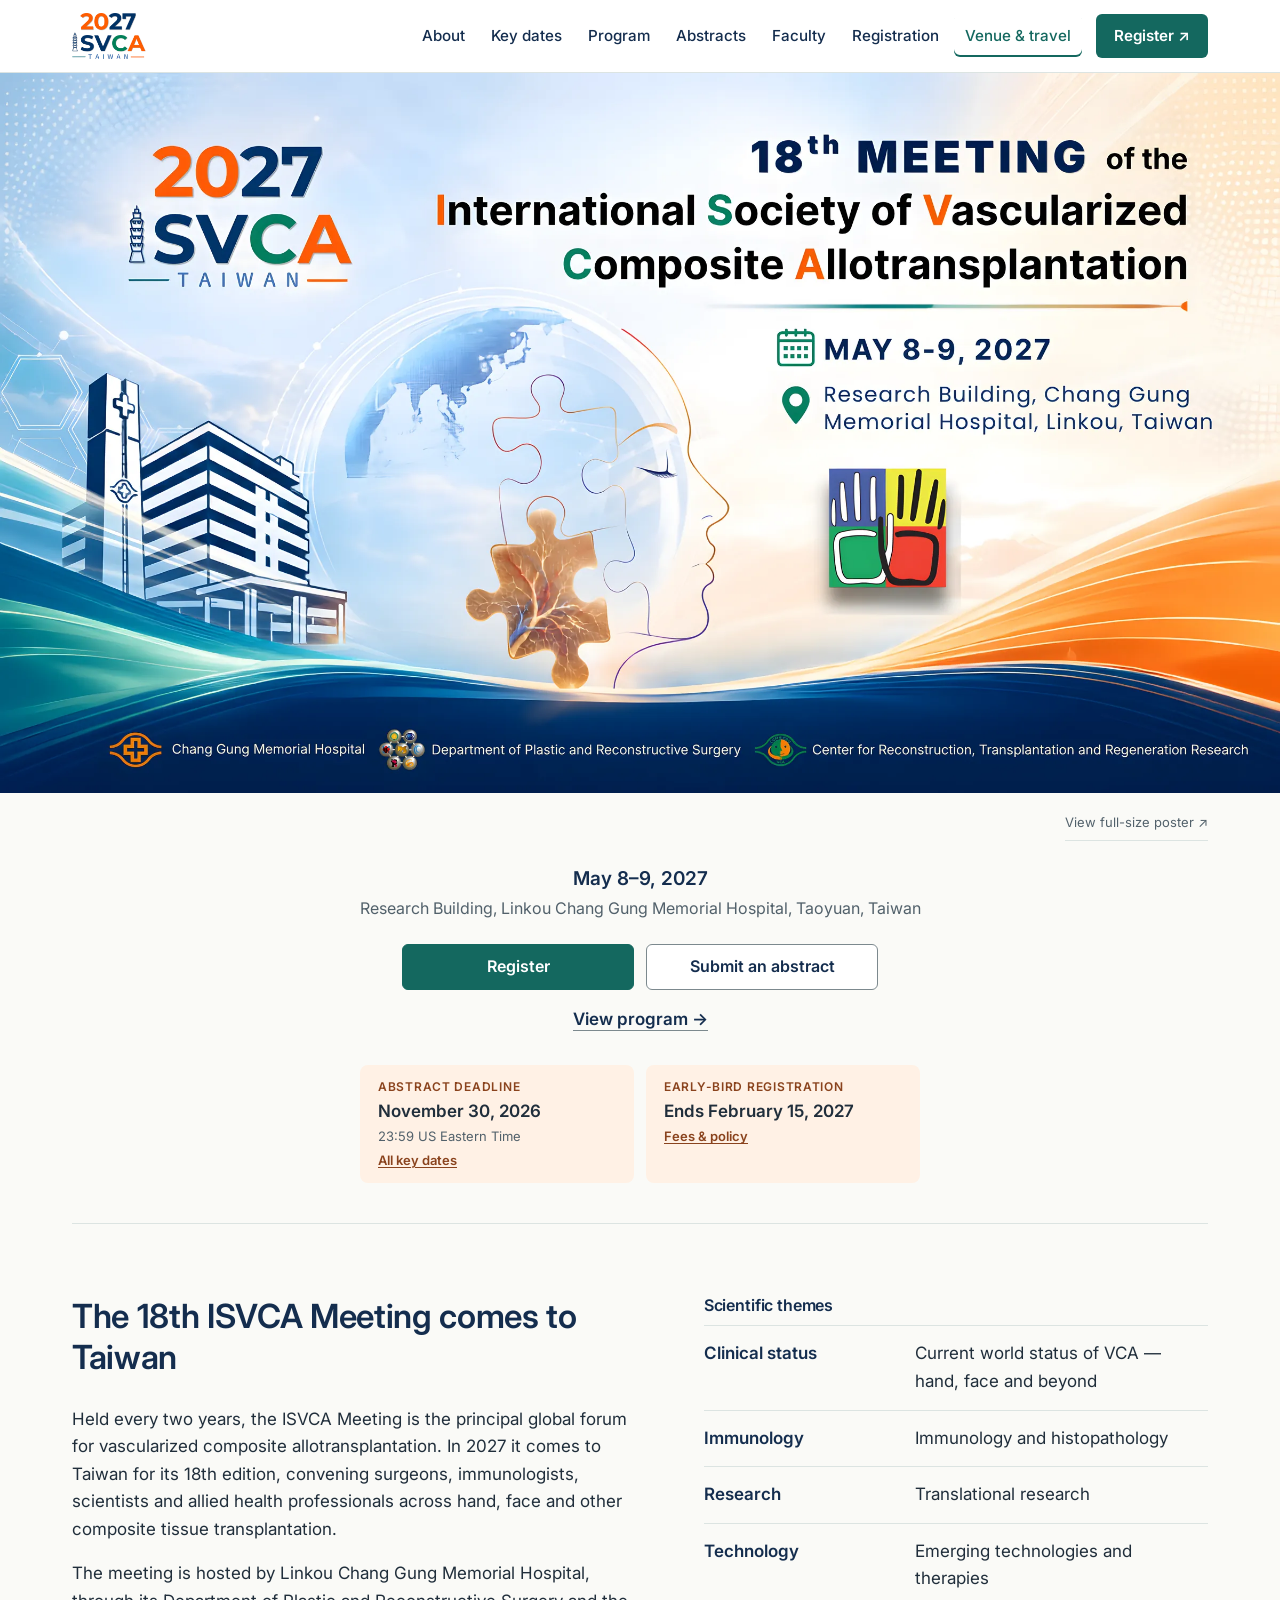
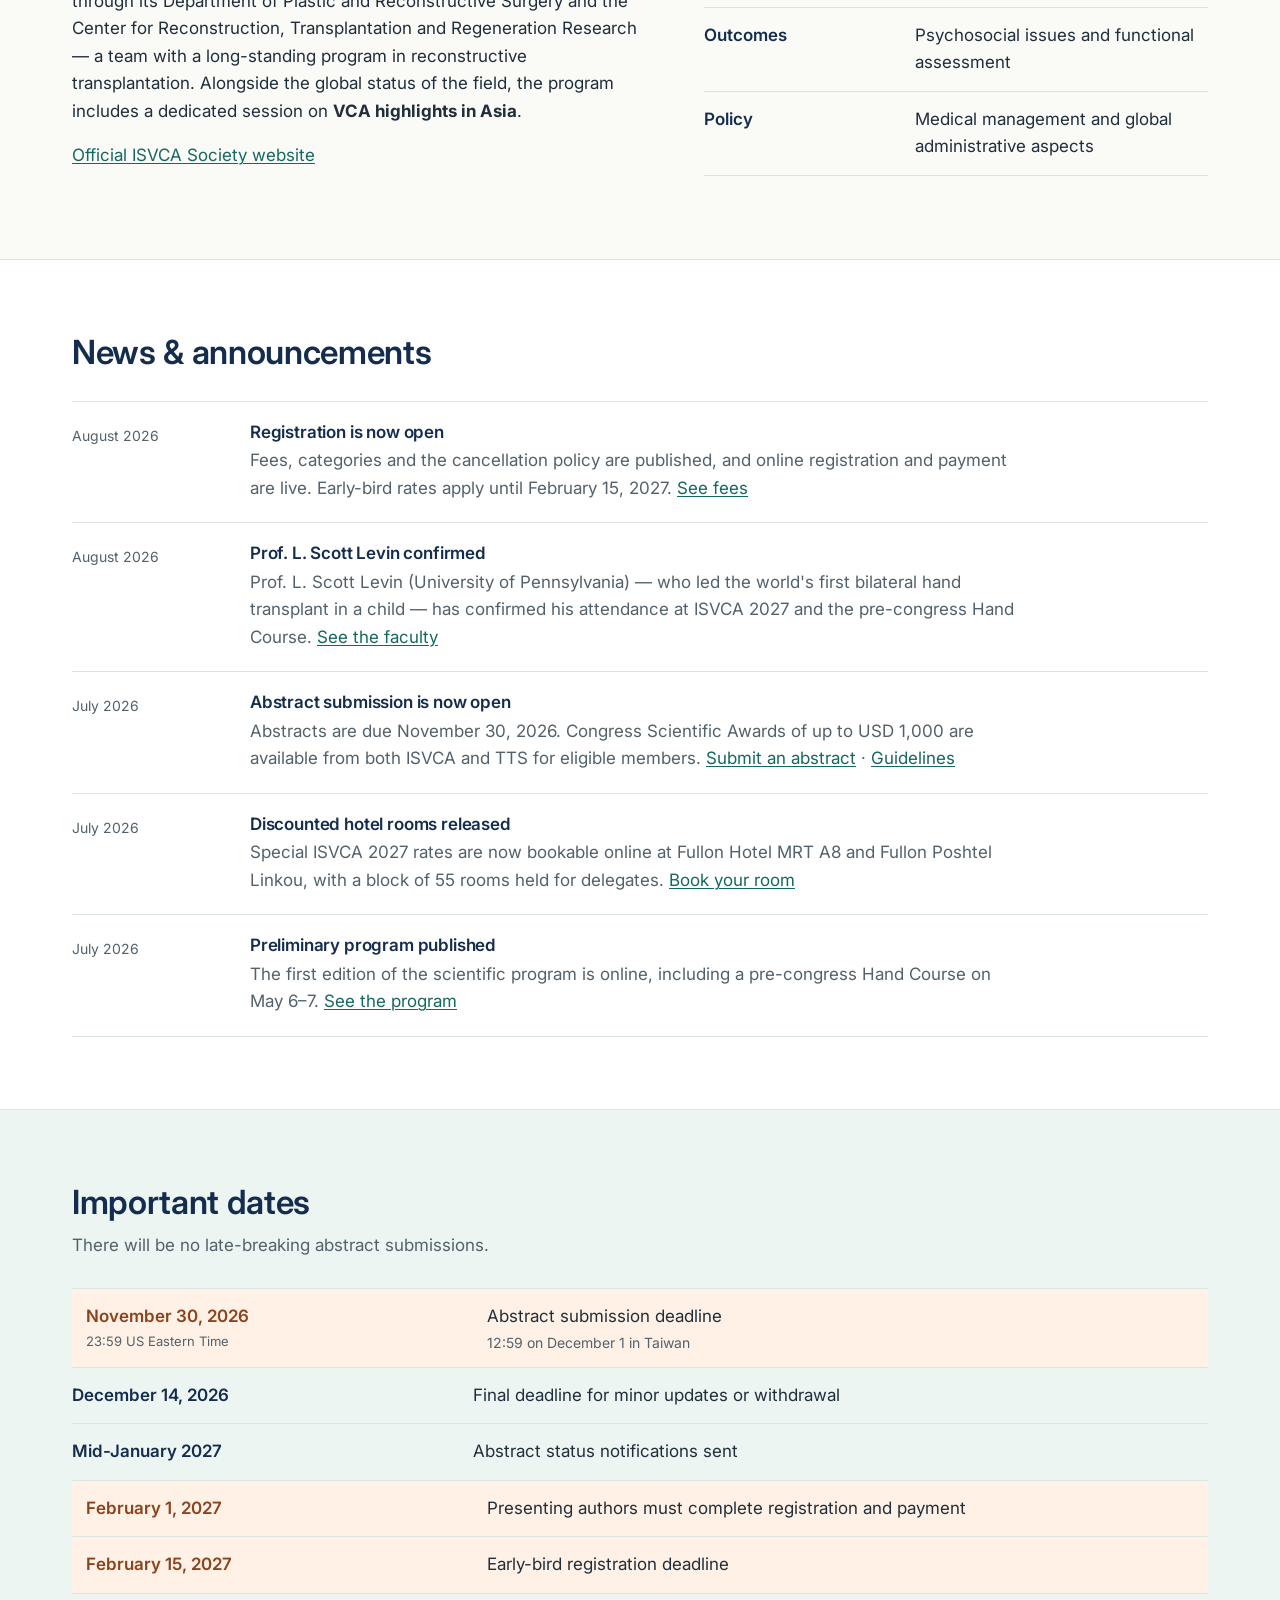
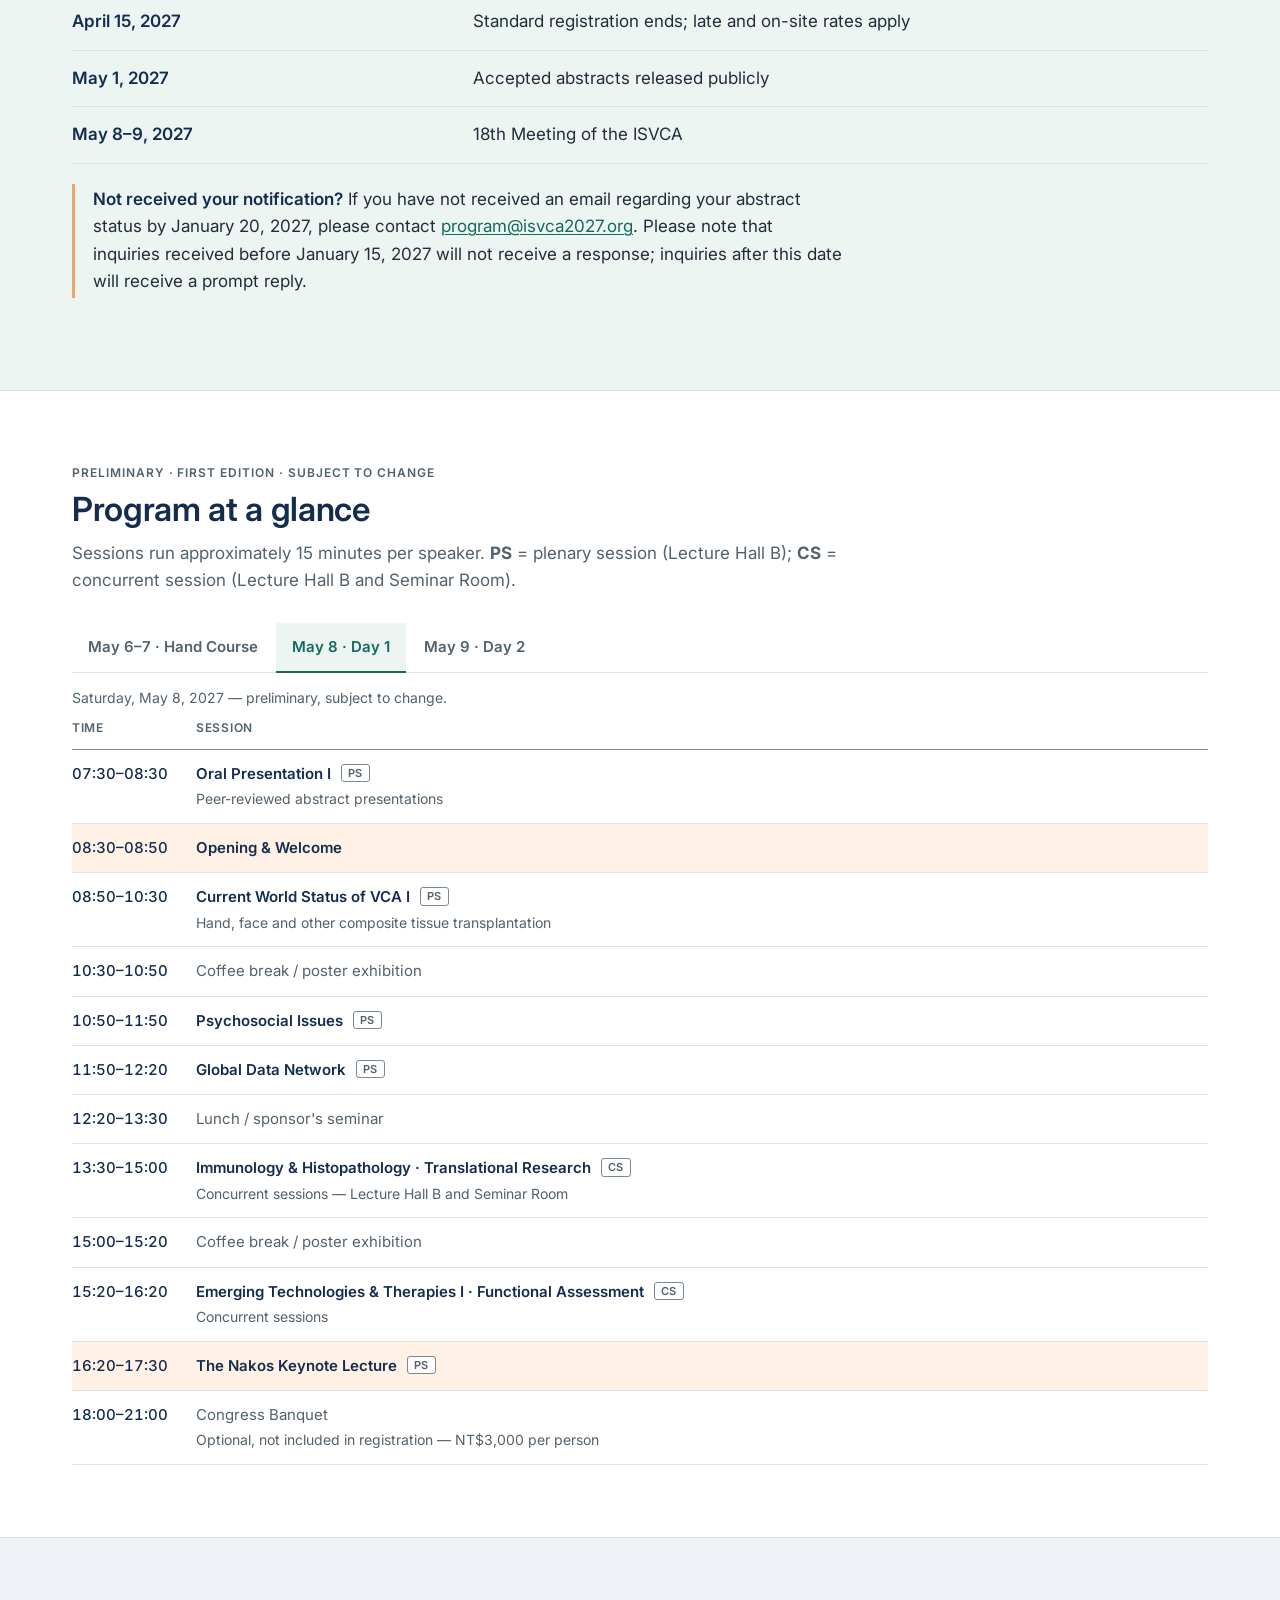
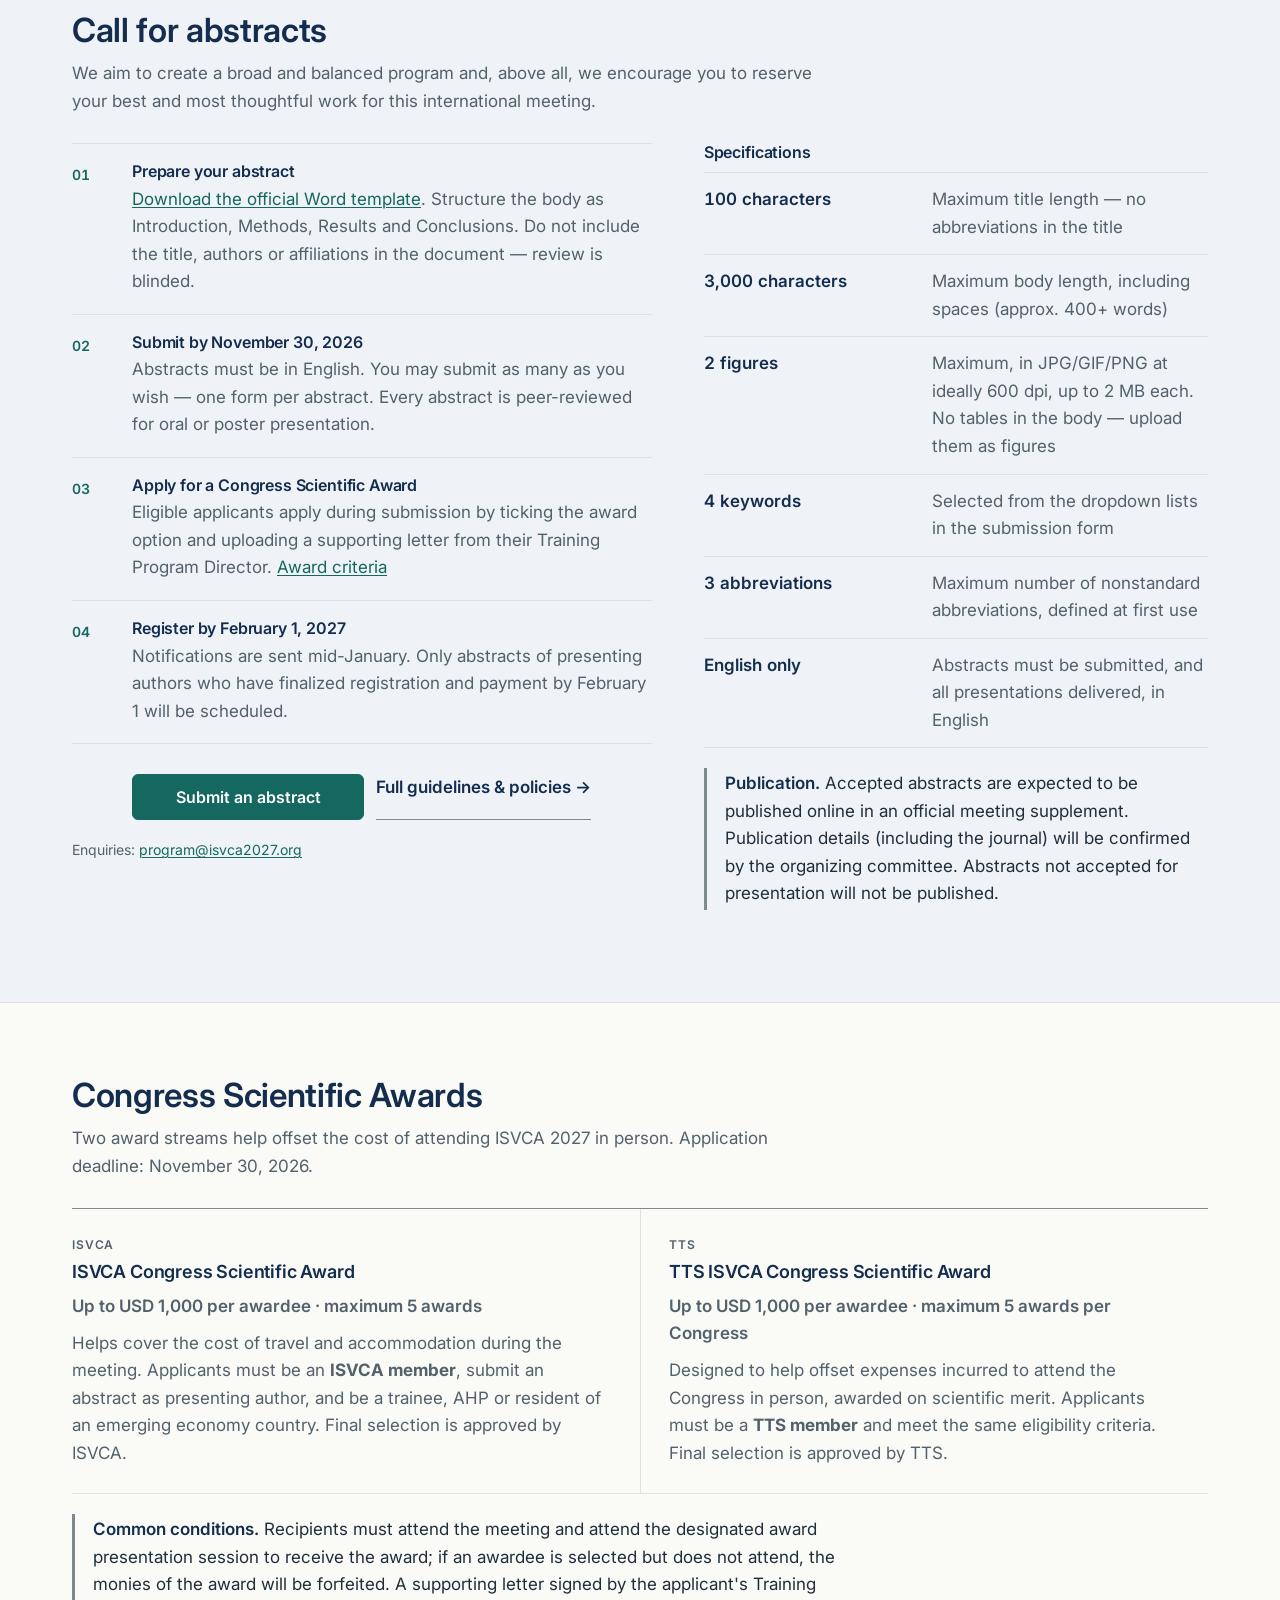
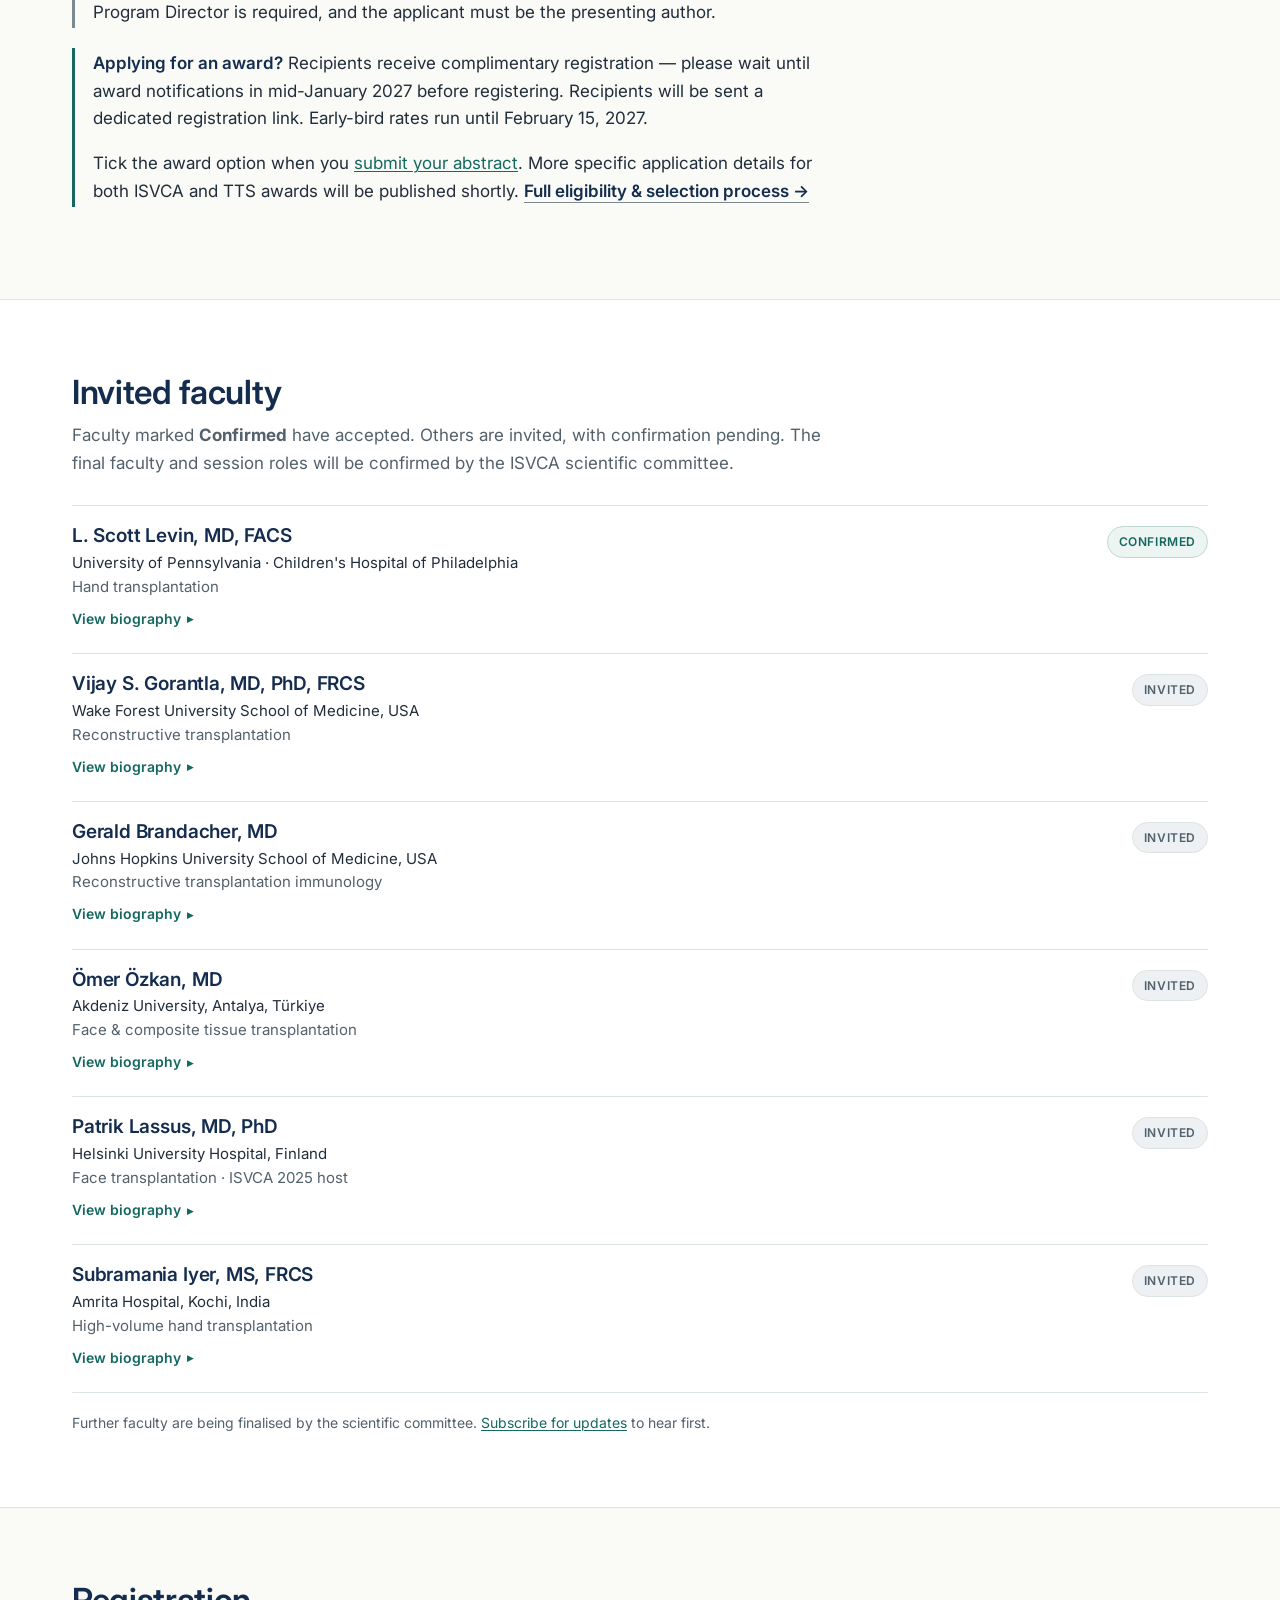
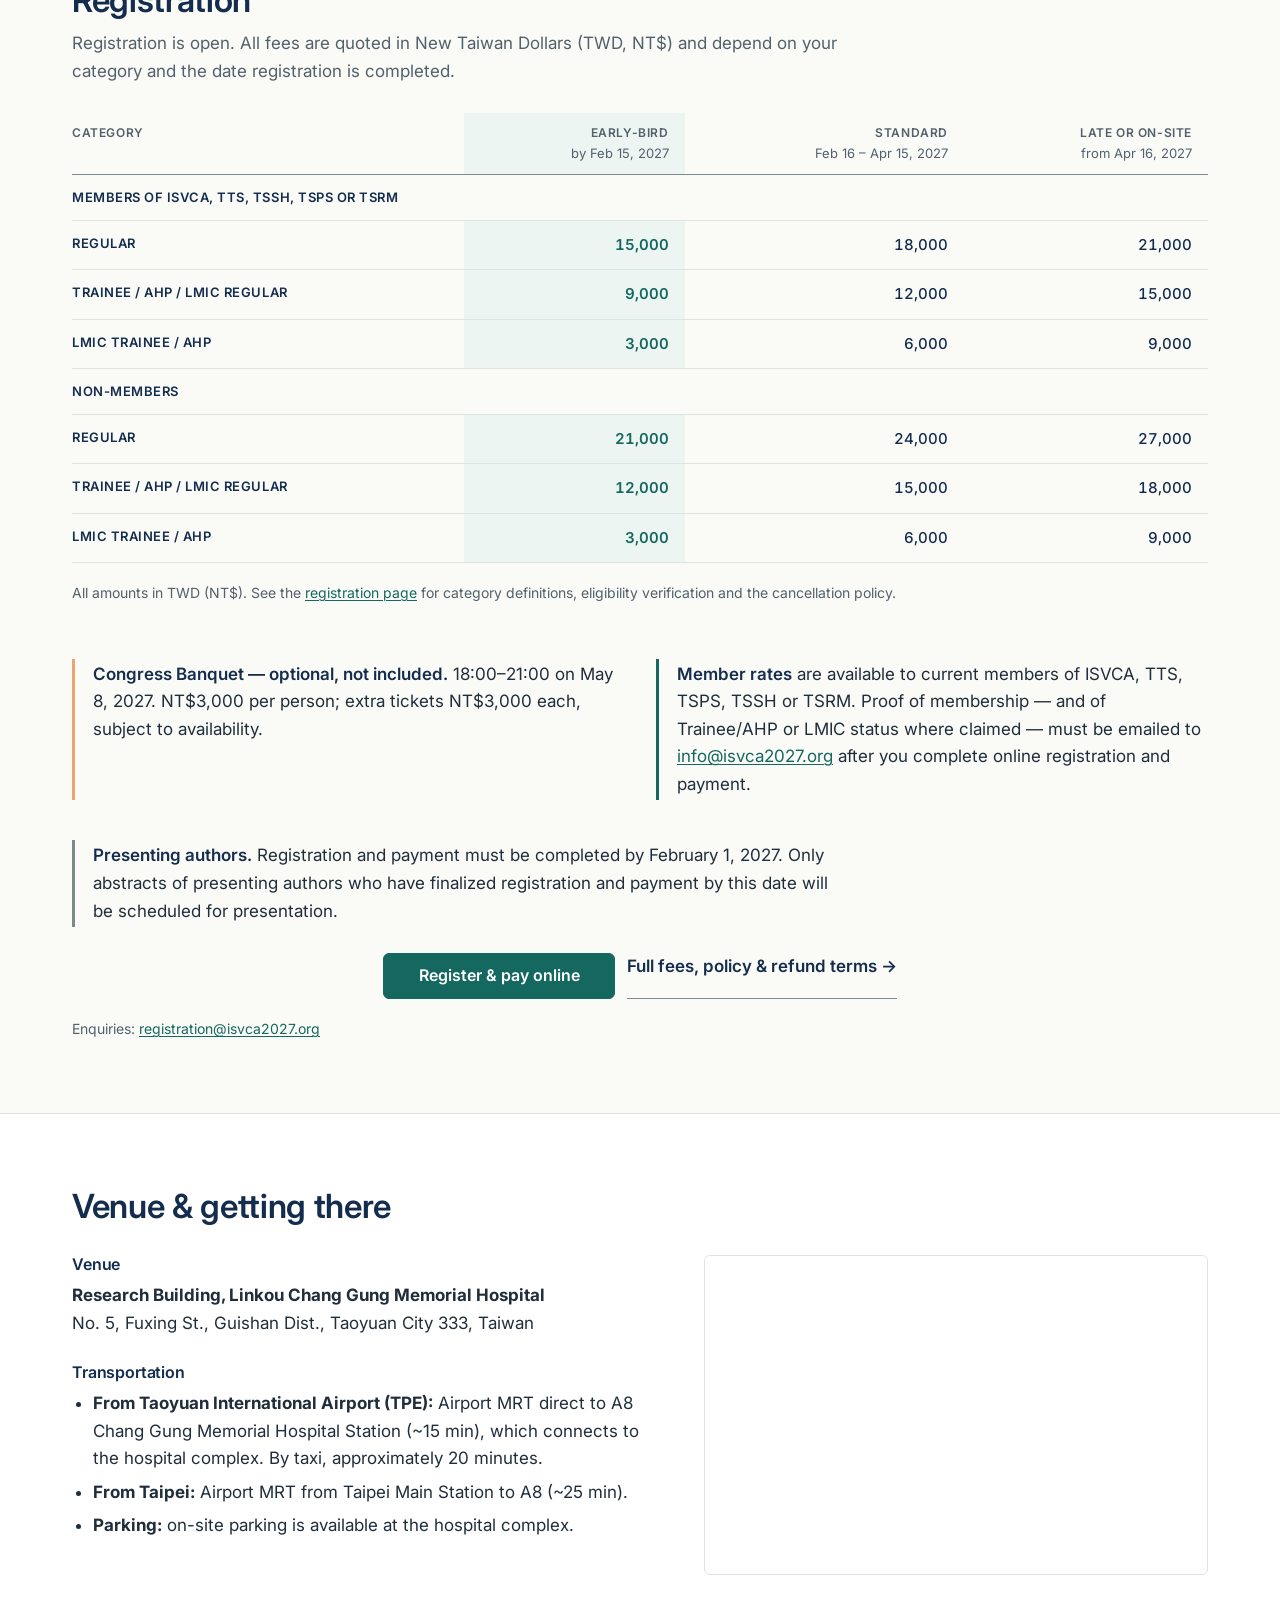
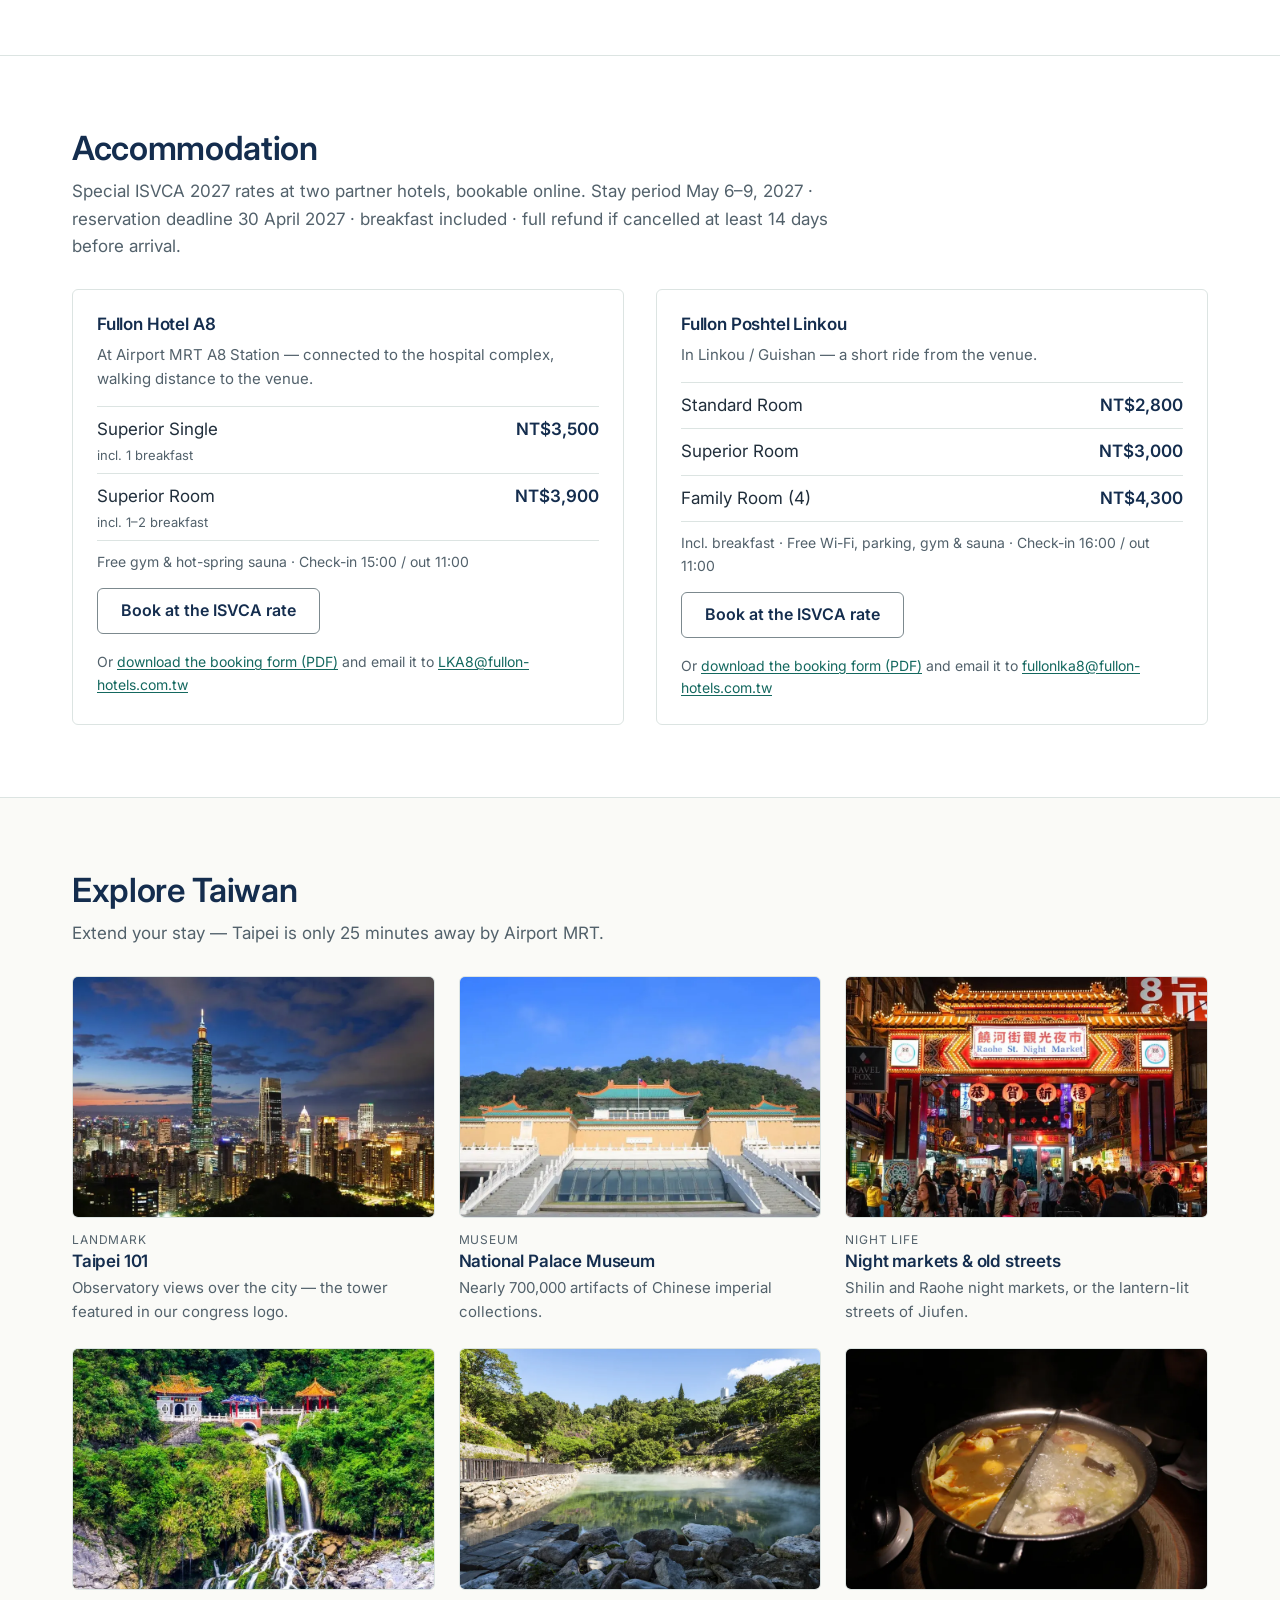
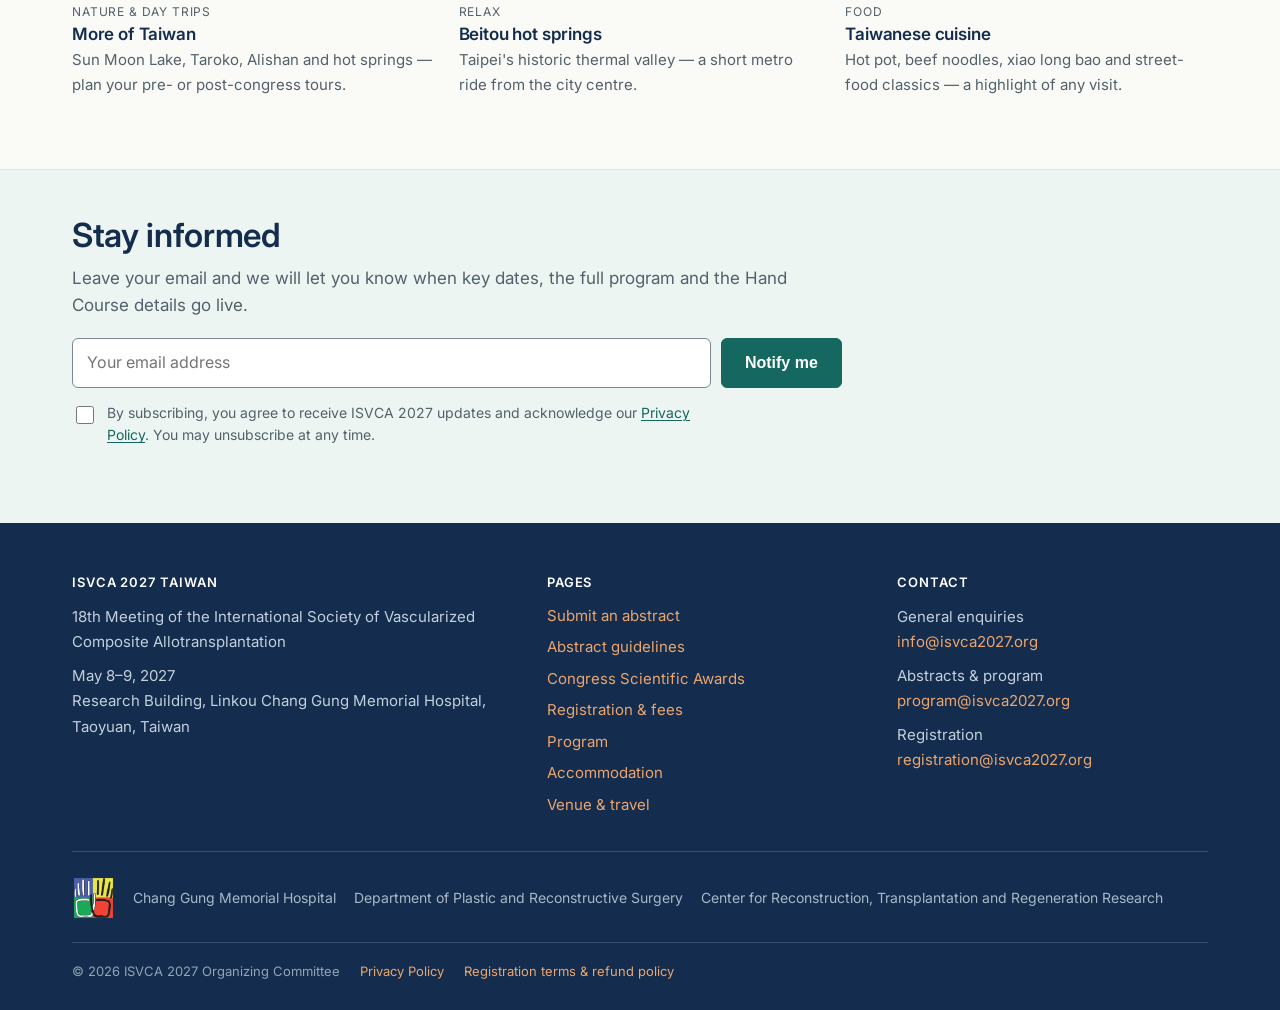
==== commit 14b11160: "Full-bleed poster, mobile-first layout, fix asset cache" ====
--- a/index.html
+++ b/index.html
@@ -21,7 +21,7 @@
 <link rel="preconnect" href="https://fonts.googleapis.com">
 <link rel="preconnect" href="https://fonts.gstatic.com" crossorigin>
 <link rel="stylesheet" href="https://fonts.googleapis.com/css2?family=Inter:wght@400;500;600&display=swap">
-<link rel="stylesheet" href="assets/css/site.css">
+<link rel="stylesheet" href="assets/css/site.css?v=3">
 <script type="application/ld+json">
 {
   "@context":"https://schema.org","@type":"Event",
@@ -43,6 +43,8 @@
 <header class="site-head">
   <div class="wrap site-head__in">
     <a class="site-head__brand" href="/"><img src="assets/logo.webp" width="288" height="180" alt="ISVCA 2027 Taiwan"></a>
+    <a class="head-cta" href="https://payment.cgprstw.org/13" target="_blank" rel="noopener"
+       aria-label="Register and pay on the official payment page">Register</a>
     <button class="nav-toggle" aria-expanded="false" aria-controls="site-nav">
       <svg width="16" height="12" viewBox="0 0 16 12" aria-hidden="true"><path d="M0 1h16M0 6h16M0 11h16" stroke="currentColor" stroke-width="1.6"/></svg>
       Menu
@@ -53,9 +55,9 @@
       <a href="#program">Program</a>
       <a href="#abstracts">Abstracts</a>
       <a href="#faculty">Faculty</a>
-      <a href="registration.html">Registration</a>
+      <a href="registration.html">Registration<span class="nav-sub">Fees &amp; rules</span></a>
       <a href="#travel">Venue &amp; travel</a>
-      <a class="nav-cta" href="https://payment.cgprstw.org/13" target="_blank" rel="noopener">Register</a>
+      <a class="nav-cta" href="https://payment.cgprstw.org/13" target="_blank" rel="noopener">Register ↗</a>
     </nav>
   </div>
 </header>
@@ -64,35 +66,42 @@
 
   <!-- ============ HERO ============ -->
   <section class="hero">
-    <h1 class="sr-only">ISVCA 2027 — 18th Meeting of the International Society of Vascularized Composite
-      Allotransplantation, May 8–9, 2027, Research Building, Linkou Chang Gung Memorial Hospital, Taoyuan, Taiwan</h1>
-
-    <div class="wrap hero__wrap">
-      <p class="hero__poster">
-        <img src="assets/poster.webp"
-             srcset="assets/poster.webp 1200w, assets/poster@2x.webp 2400w"
-             sizes="(max-width: 1264px) calc(100vw - 32px), 1200px"
-             width="2400" height="1350" fetchpriority="high" decoding="async"
-             alt="ISVCA 2027 congress poster — 18th Meeting of the International Society of Vascularized Composite Allotransplantation, 8–9 May 2027, Linkou Chang Gung Memorial Hospital, Taiwan.">
-      </p>
-      <p class="hero__tools"><a href="assets/poster-full.jpg" target="_blank" rel="noopener">View full-size poster</a></p>
-
-      <p class="hero__where">May 8–9, 2027 · Research Building, Linkou Chang Gung Memorial Hospital, Taiwan</p>
+    <!-- Official poster, full-bleed, uncropped, in its own proportions -->
+    <div class="hero__poster">
+      <img src="assets/poster.webp"
+           srcset="assets/poster.webp 1200w, assets/poster@2x.webp 2400w"
+           sizes="(max-width: 1600px) 100vw, 1600px"
+           width="2400" height="1350" fetchpriority="high" decoding="async"
+           alt="ISVCA 2027 congress poster — 18th Meeting of the International Society of Vascularized Composite Allotransplantation, 8–9 May 2027, Linkou Chang Gung Memorial Hospital, Taiwan.">
+    </div>
+
+    <div class="wrap hero__body">
+      <p class="hero__tools"><a href="assets/poster-full.jpg" target="_blank" rel="noopener">View full-size poster ↗</a></p>
+
+      <div class="hero__ident">
+        <h1 class="hero__title">ISVCA 2027</h1>
+        <p class="hero__fullname">18th Meeting of the International Society of Vascularized Composite Allotransplantation</p>
+        <p class="hero__when">May 8–9, 2027</p>
+        <p class="hero__venue">Research Building, Linkou Chang Gung Memorial Hospital, Taoyuan, Taiwan</p>
+      </div>
 
       <div class="hero__actions">
         <a class="btn btn--primary" href="https://payment.cgprstw.org/13" target="_blank" rel="noopener">Register</a>
         <a class="btn btn--secondary" href="submit-abstract.html">Submit an abstract</a>
-        <a class="link-quiet" href="#program">View program →</a>
-      </div>
+      </div>
+      <p class="hero__proglink"><a class="link-quiet" href="#program">View program →</a></p>
 
       <ul class="hero__deadlines">
         <li>
           <span class="k">Abstract deadline</span>
-          <span class="v">November 30, 2026<small>23:59 US Eastern Time · <a href="#dates">all key dates</a></small></span>
+          <span class="v">November 30, 2026</span>
+          <span class="m">23:59 US Eastern Time</span>
+          <span class="m"><a href="#dates">All key dates</a></span>
         </li>
         <li>
           <span class="k">Early-bird registration</span>
-          <span class="v">Ends February 15, 2027<small><a href="registration.html">Fees &amp; policy</a></small></span>
+          <span class="v">Ends February 15, 2027</span>
+          <span class="m"><a href="registration.html">Fees &amp; policy</a></span>
         </li>
       </ul>
 
@@ -195,8 +204,8 @@
       </div>
       <dl class="datalist">
         <div class="datalist__row is-key">
-          <dt class="datalist__term">November 30, 2026<small>23:59 US Eastern Time</small></dt>
-          <dd class="datalist__desc">Abstract submission deadline <small>12:59 on December 1 in Taiwan</small></dd>
+          <dt class="datalist__term">November 30, 2026<span class="m">23:59 US Eastern Time</span></dt>
+          <dd class="datalist__desc">Abstract submission deadline<span class="m">12:59 on December 1 in Taiwan</span></dd>
         </div>
         <div class="datalist__row">
           <dt class="datalist__term">December 14, 2026</dt>
@@ -516,8 +525,8 @@
       </div>
 
       <div>
-        <p class="tablewrap__hint">Scroll the table sideways on a narrow screen.</p>
-        <div class="tablewrap">
+        <p class="tablewrap__hint">Scroll the table sideways to see standard and late rates.</p>
+        <div class="tablewrap" tabindex="0" role="region" aria-label="Registration fees by category and date">
           <table class="feetable">
             <caption class="sr-only">ISVCA 2027 registration fees in New Taiwan Dollars</caption>
             <thead>
@@ -610,11 +619,11 @@
           <p style="color:var(--muted);font-size:.9375rem">At Airport MRT A8 Station — connected to the hospital complex,
             walking distance to the venue.</p>
           <dl class="datalist" style="margin:14px 0 10px">
-            <div class="datalist__row" style="padding:9px 0;grid-template-columns:1fr auto">
+            <div class="datalist__row datalist__row--price">
               <dt class="datalist__term" style="font-weight:400;color:var(--ink)">Superior Single <small>incl. 1 breakfast</small></dt>
               <dd class="datalist__desc" style="font-weight:600;color:var(--navy);white-space:nowrap">NT$3,500</dd>
             </div>
-            <div class="datalist__row" style="padding:9px 0;grid-template-columns:1fr auto">
+            <div class="datalist__row datalist__row--price">
               <dt class="datalist__term" style="font-weight:400;color:var(--ink)">Superior Room <small>incl. 1–2 breakfast</small></dt>
               <dd class="datalist__desc" style="font-weight:600;color:var(--navy);white-space:nowrap">NT$3,900</dd>
             </div>
@@ -630,15 +639,15 @@
           <h3>Fullon Poshtel Linkou</h3>
           <p style="color:var(--muted);font-size:.9375rem">In Linkou / Guishan — a short ride from the venue.</p>
           <dl class="datalist" style="margin:14px 0 10px">
-            <div class="datalist__row" style="padding:9px 0;grid-template-columns:1fr auto">
+            <div class="datalist__row datalist__row--price">
               <dt class="datalist__term" style="font-weight:400;color:var(--ink)">Standard Room</dt>
               <dd class="datalist__desc" style="font-weight:600;color:var(--navy);white-space:nowrap">NT$2,800</dd>
             </div>
-            <div class="datalist__row" style="padding:9px 0;grid-template-columns:1fr auto">
+            <div class="datalist__row datalist__row--price">
               <dt class="datalist__term" style="font-weight:400;color:var(--ink)">Superior Room</dt>
               <dd class="datalist__desc" style="font-weight:600;color:var(--navy);white-space:nowrap">NT$3,000</dd>
             </div>
-            <div class="datalist__row" style="padding:9px 0;grid-template-columns:1fr auto">
+            <div class="datalist__row datalist__row--price">
               <dt class="datalist__term" style="font-weight:400;color:var(--ink)">Family Room (4)</dt>
               <dd class="datalist__desc" style="font-weight:600;color:var(--navy);white-space:nowrap">NT$4,300</dd>
             </div>
@@ -769,6 +778,6 @@
   </div>
 </footer>
 
-<script src="assets/js/site.js" defer></script>
+<script src="assets/js/site.js?v=3" defer></script>
 </body>
 </html>
--- a/assets/css/site.css
+++ b/assets/css/site.css
@@ -50,26 +50,39 @@
   /* layout */
   --maxw:1200px;
   --pad:32px;
-  --section-y:84px;
+  --section-y:72px;
   --radius:6px;
   --radius-sm:6px;
   --t:150ms;
 }
 
+@media (max-width:1060px){
+  html{scroll-padding-top:62px}
+  .toc{top:78px}
+  .docbody section{scroll-margin-top:74px}
+}
 @media (max-width:760px){
-  :root{ --pad:18px; --section-y:52px; --fs-body:1rem; }
+  :root{ --pad:20px; --section-y:48px; --fs-body:1rem; }
+  .s-head{margin-bottom:24px}
+  .s-head h2{font-size:1.5rem}
+  .panel{padding:20px}
+  .docpage__head{padding-block:32px 22px}
+  .site-foot{padding-block:40px 24px}
 }
 
 /* ---------- Reset ----------------------------------------------------- */
 *,*::before,*::after{box-sizing:border-box}
 html{-webkit-text-size-adjust:100%;scroll-behavior:smooth;scroll-padding-top:84px}
 body{
-  margin:0;background:var(--page-bg);color:var(--text-primary);
+  margin:0;background:var(--page-bg);color:var(--text-primary);overflow-wrap:break-word;
   font-family:var(--font);font-size:var(--fs-body);line-height:var(--lh);
   -webkit-font-smoothing:antialiased;text-rendering:optimizeLegibility;
 }
 img{max-width:100%;height:auto;display:block}
 h1,h2,h3,h4,h5{margin:0;color:var(--navy);font-weight:600;line-height:1.22;letter-spacing:-0.01em}
+/* Long single words ("Allotransplantation", an email address, a long link)
+   must be able to break, or they push the page sideways once text is
+   enlarged to 200%. overflow-wrap inherits, so one declaration covers all. */
 p{margin:0 0 1em}
 ul,ol{margin:0 0 1em;padding-left:1.25em}
 li{margin:.35em 0}
@@ -93,7 +106,7 @@
 .prose{max-width:var(--measure)}
 
 /* section heading: sentence case, no eyebrow pill, no gradient rule */
-.s-head{margin-bottom:34px;max-width:var(--measure)}
+.s-head{margin-bottom:28px;max-width:var(--measure)}
 .s-head h2{font-size:clamp(1.75rem,2.6vw,2.125rem);font-weight:600}
 .s-head .lede{margin:.6rem 0 0;color:var(--muted)}
 .s-head .kicker{
@@ -135,58 +148,123 @@
 .site-nav .nav-cta{margin-left:10px;background:var(--accent-dk);color:#fff;padding:10px 18px;font-weight:600}
 .site-nav .nav-cta:hover{background:var(--brand-teal-hover);color:#fff}
 .nav-toggle{display:none;margin-left:auto;align-items:center;gap:8px;background:none;border:1px solid var(--rule-strong);border-radius:var(--radius-sm);padding:9px 13px;font:inherit;font-size:.9rem;font-weight:600;color:var(--navy);cursor:pointer;min-height:44px}
-.nav-toggle svg{display:block}
+.nav-toggle svg{display:block;flex:0 0 auto}
+/* second line under a menu item; only shown in the mobile menu */
+.site-nav .nav-sub{display:none}
+/* compact Register, shown in the bar itself only on narrow screens */
+.head-cta{display:none}
 
 @media (max-width:1060px){
-  .nav-toggle{display:inline-flex}
+  /* 60–64px bar: logo | Register | Menu, nothing else.
+     It wraps rather than overflows when text is enlarged to 200%.        */
+  .site-head__in{gap:10px;min-height:62px;flex-wrap:wrap;row-gap:8px;padding-block:8px}
+  .site-head__brand{min-width:0}
+  .site-head__brand img{height:36px;max-width:100%}
+  .head-cta{
+    display:inline-flex;align-items:center;justify-content:center;margin-left:auto;
+    min-height:44px;padding:10px 16px;border-radius:var(--radius-sm);
+    background:var(--brand-teal);color:#fff;font-size:.9375rem;font-weight:600;
+    text-decoration:none;white-space:nowrap;flex:0 1 auto;min-width:0;
+  }
+  .head-cta:hover,.head-cta:focus-visible{background:var(--brand-teal-hover);color:#fff}
+  .nav-toggle{display:inline-flex;margin-left:0;flex:0 1 auto;min-width:0}
   .site-nav{
     display:none;position:absolute;left:0;right:0;top:100%;
     background:#fff;border-bottom:1px solid var(--rule);
-    flex-direction:column;align-items:stretch;gap:0;padding:8px var(--pad) 18px;
+    flex-direction:column;align-items:stretch;gap:0;padding:4px var(--pad) 22px;
+    max-height:calc(100dvh - 62px);overflow-y:auto;
+    box-shadow:0 14px 26px -14px rgba(20,45,78,.26);
   }
   .site-nav.is-open{display:flex}
-  .site-nav a{padding:13px 4px;border-bottom:1px solid var(--rule);border-radius:0;font-size:1rem}
-  .site-nav .nav-cta{margin:14px 0 0;border-radius:var(--radius-sm);text-align:center;justify-content:center;display:block;border-bottom:none}
-}
-
-/* ---------- Hero: poster-led -------------------------------------------
-   The official congress poster is the primary visual. It is never cropped,
-   never overlaid with text, and keeps its natural proportions.             */
-.hero{padding-block:26px 0;background:var(--page-bg)}
-.hero__wrap{max-width:1200px}
-.hero__poster{margin:0}
-.hero__poster img{display:block;width:100%;height:auto;aspect-ratio:16/9;border-radius:6px}
-.hero__tools{display:flex;justify-content:flex-end;margin:8px 0 0}
-.hero__tools a{font-size:.8125rem;color:var(--text-secondary);text-decoration:none;
-  border-bottom:1px solid var(--border-subtle);padding-bottom:1px}
+  /* every menu row is its own 48px target */
+  .site-nav a{display:flex;flex-direction:column;align-items:flex-start;justify-content:center;
+    gap:1px;min-height:48px;padding:11px 2px;
+    border-bottom:1px solid var(--rule);border-radius:0;font-size:1.0625rem}
+  .site-nav .nav-sub{display:block;font-size:.8125rem;font-weight:400;
+    line-height:1.3;color:var(--text-secondary)}
+  .site-nav a:last-child{border-bottom:none}
+  /* Register already sits in the bar, so the menu keeps only the info page */
+  .site-nav .nav-cta{display:none}
+}
+@media (max-width:380px){
+  .site-head__in{gap:8px}
+  .site-head__brand img{height:32px}
+  .head-cta{padding:10px 13px;font-size:.875rem}
+  .nav-toggle{padding:9px 11px;font-size:.875rem}
+}
+
+/* ---------- Hero: full-bleed poster ------------------------------------
+   The official congress poster is the primary visual. It runs edge to edge
+   directly under the nav bar, keeps its own 16:9 proportions, and is never
+   cropped or overlaid with text. Everything a reader needs — meeting name,
+   dates, venue — is repeated below it as real, selectable text.          */
+.hero{background:var(--page-bg)}
+.hero__poster{margin:0;padding:0;background:var(--surface-teal)}
+.hero__poster img{
+  display:block;width:100%;max-width:1600px;margin-inline:auto;
+  height:auto;aspect-ratio:16/9;border-radius:0;
+}
+.hero__body{padding-top:12px}
+.hero__tools{display:flex;justify-content:flex-end;margin:0}
+.hero__tools a{display:inline-flex;align-items:center;min-height:36px;
+  font-size:.8125rem;color:var(--text-secondary);text-decoration:none;
+  border-bottom:1px solid var(--border-subtle)}
 .hero__tools a:hover{color:var(--brand-teal);border-bottom-color:var(--brand-teal)}
 
-/* 1 — where & when */
-.hero__where{margin:30px 0 0;text-align:center;font-size:1.125rem;font-weight:500;color:var(--brand-navy)}
-/* 2 — actions */
-.hero__actions{display:flex;align-items:center;justify-content:center;gap:14px;flex-wrap:wrap;margin-top:20px}
-/* 3 — deadlines, clearly separated from the buttons */
-.hero__deadlines{display:grid;grid-template-columns:repeat(2,minmax(0,auto));justify-content:center;
-  gap:10px 14px;margin:36px 0 0;padding:0;list-style:none}
-.hero__deadlines li{display:flex;flex-direction:column;gap:2px;
-  background:var(--accent-warm-bg);border-radius:6px;padding:12px 18px;min-width:260px}
-.hero__deadlines .k{font-size:.75rem;font-weight:600;letter-spacing:.06em;text-transform:uppercase;
-  color:var(--accent-warm-text)}
-.hero__deadlines .v{font-weight:600;color:var(--text-primary)}
-.hero__deadlines .v small{display:block;font-weight:400;font-size:.8125rem;color:var(--text-secondary);margin-top:1px}
-.hero__deadlines a{color:var(--accent-warm-text)}
+/* 1 — identity */
+.hero__ident{margin:20px 0 0;text-align:center}
+.hero__title{margin:0;font-size:clamp(1.75rem,6.4vw,2.125rem);line-height:1.1;letter-spacing:-.02em}
+.hero__fullname{margin:8px auto 0;max-width:40ch;font-size:.9375rem;line-height:1.45;color:var(--text-secondary)}
+.hero__when{margin:16px 0 0;font-size:1.1875rem;font-weight:600;color:var(--brand-navy);line-height:1.3}
+.hero__venue{margin:5px 0 0;font-size:1rem;color:var(--text-secondary);line-height:1.45}
+
+/* From tablet up the poster already carries the title lock-up, so the H1 and
+   the society name stay in the document but out of the visual layout.      */
+@media (min-width:761px){
+  .hero__title,.hero__fullname{position:absolute;width:1px;height:1px;padding:0;margin:-1px;
+    overflow:hidden;clip:rect(0,0,0,0);white-space:nowrap;border:0}
+  .hero__ident{margin-top:26px}
+  .hero__when{margin-top:0}
+}
+
+/* 2 — actions: Register and Submit are equal width, 12px apart */
+.hero__actions{display:flex;justify-content:center;gap:12px;flex-wrap:wrap;margin-top:24px}
+.hero__actions .btn{flex:0 1 232px;justify-content:center;text-align:center}
+.hero__proglink{margin:16px 0 0;text-align:center}
+
+/* 3 — deadlines. Label, date and qualifier are each their own block and the
+   spacing comes from `gap`, so nothing can ever run together.             */
+.hero__deadlines{display:grid;grid-template-columns:repeat(auto-fit,minmax(274px,max-content));
+  justify-content:center;gap:12px;margin:32px 0 0;padding:0;list-style:none}
+.hero__deadlines li{margin:0;display:flex;flex-direction:column;align-items:flex-start;
+  gap:6px;background:var(--accent-warm-bg);border-radius:8px;padding:14px 18px;text-align:left}
+.hero__deadlines .k{display:block;font-size:.75rem;font-weight:600;letter-spacing:.06em;
+  text-transform:uppercase;color:var(--accent-warm-text);line-height:1.3}
+.hero__deadlines .v{display:block;font-size:1.0625rem;font-weight:600;
+  color:var(--text-primary);line-height:1.25}
+.hero__deadlines .m{display:block;font-size:.8125rem;font-weight:400;
+  color:var(--text-secondary);line-height:1.35}
+.hero__deadlines a{color:var(--accent-warm-text);font-weight:600}
 .hero__close{margin:40px 0 0;border-bottom:1px solid var(--border-subtle)}
 .hero__note{margin:1.2rem 0 0;font-size:.875rem;color:var(--text-secondary)}
 
 @media (max-width:760px){
-  .hero{padding-block:16px 0}
-  .hero__wrap{padding-inline:16px}
-  .hero__where{margin-top:22px;font-size:1.0625rem}
-  .hero__actions{gap:10px;margin-top:16px}
-  .hero__actions .btn{flex:1 1 180px;justify-content:center}
-  .hero__deadlines{grid-template-columns:1fr;margin-top:26px}
-  .hero__deadlines li{min-width:0}
-  .hero__close{margin-top:30px}
+  /* poster stays full-bleed; the text column gets its own 20px gutter */
+  .hero__body{padding-top:10px;padding-inline:20px}
+  .hero__tools{justify-content:flex-start}
+  .hero__ident{margin-top:14px;text-align:left}
+  .hero__fullname{margin-inline:0;max-width:none}
+  .hero__when{margin-top:14px}
+  .hero__actions{justify-content:stretch;margin-top:24px}
+  .hero__actions .btn{flex:1 1 calc(50% - 6px);min-width:0}
+  .hero__proglink{text-align:left;margin-top:16px}
+  .hero__deadlines{grid-template-columns:minmax(0,1fr);margin-top:28px}
+  .hero__close{margin-top:32px}
+}
+@media (max-width:430px){
+  /* too narrow for two buttons side by side — stack, still equal width */
+  .hero__actions{flex-direction:column}
+  .hero__actions .btn{flex:1 1 auto;width:100%}
 }
 
 /* ---------- Definition / data lists ----------------------------------- */
@@ -195,12 +273,22 @@
 .datalist__row.is-key{background:var(--accent-warm-bg)}
 .datalist__row.is-key .datalist__term{color:var(--accent-warm-text)}
 .datalist__row.is-key .datalist__term,.datalist__row.is-key .datalist__desc{padding-inline:14px}
+@media (max-width:420px){
+  .datalist__row.is-key .datalist__term,.datalist__row.is-key .datalist__desc{padding-inline:10px}
+}
 .datalist__term{font-weight:600;color:var(--navy);overflow-wrap:break-word}
-.datalist__term small{display:block;font-weight:400;color:var(--muted);font-size:.8125rem}
+.datalist__term small,.datalist__term .m{display:block;font-weight:400;color:var(--muted);
+  font-size:.8125rem;line-height:1.35;margin-top:3px}
 .datalist__desc{color:var(--ink);overflow-wrap:break-word}
-.datalist__desc small{display:block;color:var(--muted);font-size:.875rem;margin-top:2px}
+.datalist__desc small,.datalist__desc .m{display:block;color:var(--muted);font-size:.875rem;
+  line-height:1.4;margin-top:3px}
+/* hotel room / price rows: label left, price right, but the price drops to
+   its own line rather than squeezing the label at any width or text size  */
+.datalist__row--price{display:flex;flex-wrap:wrap;align-items:baseline;
+  justify-content:space-between;gap:2px 16px;padding:9px 0}
+.datalist__row--price .datalist__desc{margin-left:auto}
 @media (max-width:700px){
-  .datalist__row{grid-template-columns:1fr;gap:2px;padding:14px 0}
+  .datalist__row{grid-template-columns:minmax(0,1fr);gap:2px;padding:14px 0}
 }
 
 /* ---------- News list ------------------------------------------------- */
@@ -209,18 +297,22 @@
 .newsitem__date{color:var(--muted);font-size:.875rem;padding-top:3px}
 .newsitem h3{font-size:1.0625rem;font-weight:600;margin:0 0 .3rem}
 .newsitem p{margin:0;color:var(--muted);max-width:var(--measure)}
-@media (max-width:700px){.newsitem{grid-template-columns:1fr;gap:3px}}
+@media (max-width:700px){
+  .newsitem{grid-template-columns:minmax(0,1fr);gap:0;padding:18px 0}
+  .newsitem__date{padding-top:0;margin-bottom:5px;font-size:.8125rem;
+    font-weight:600;letter-spacing:.03em}
+}
 
 /* ---------- Faculty ----------------------------------------------------
    Order: name -> institution -> focus -> optional biography. Status is
    always spelled out, never colour alone.                                 */
 .faculty{border-top:1px solid var(--border-subtle)}
-.faculty__row{display:grid;grid-template-columns:minmax(0,1fr) auto;gap:10px 24px;
-  padding:22px 0;border-bottom:1px solid var(--border-subtle);align-items:start}
-.faculty__name{font-size:1.3125rem;font-weight:600;color:var(--brand-navy);margin:0 0 .2rem;line-height:1.25}
-.faculty__org{margin:0;color:var(--text-primary);font-size:.9375rem}
-.faculty__focus{margin:.15rem 0 0;color:var(--text-secondary);font-size:.9375rem}
-.faculty__bio{margin-top:.55rem}
+.faculty__row{display:grid;grid-template-columns:minmax(0,1fr) auto;gap:4px 28px;
+  padding:18px 0;border-bottom:1px solid var(--border-subtle);align-items:start}
+.faculty__name{font-size:1.1875rem;font-weight:600;color:var(--brand-navy);margin:0;line-height:1.3}
+.faculty__org{margin:3px 0 0;color:var(--text-primary);font-size:.9375rem;line-height:1.45}
+.faculty__focus{margin:2px 0 0;color:var(--text-secondary);font-size:.9375rem;line-height:1.45}
+.faculty__bio{margin-top:.35rem}
 .faculty__bio summary{display:inline-flex;align-items:center;gap:6px;cursor:pointer;list-style:none;
   font-size:.875rem;font-weight:600;color:var(--brand-teal);padding:4px 0;min-height:32px}
 .faculty__bio summary::-webkit-details-marker{display:none}
@@ -228,14 +320,15 @@
 .faculty__bio[open] summary::after{transform:rotate(90deg)}
 .faculty__bio summary:hover{color:var(--brand-teal-hover);text-decoration:underline}
 .faculty__bio p{margin:.4rem 0 0;color:var(--text-secondary);font-size:.9375rem;max-width:var(--measure)}
-.faculty__status{justify-self:end;font-size:.75rem;font-weight:600;letter-spacing:.05em;
+.faculty__status{justify-self:end;margin-top:2px;font-size:.75rem;font-weight:600;letter-spacing:.05em;
   text-transform:uppercase;white-space:nowrap;padding:5px 11px;border-radius:999px;
   background:#EEF1F3;color:var(--text-secondary);border:1px solid var(--border-subtle)}
 .faculty__status.is-confirmed{background:var(--surface-teal);color:var(--brand-teal);border-color:#BFD9D2}
 @media (max-width:700px){
-  .faculty__row{grid-template-columns:1fr;gap:8px}
-  .faculty__status{justify-self:start;order:-1}
-  .faculty__name{font-size:1.1875rem}
+  /* single column, reading order: name -> institution -> focus -> status */
+  .faculty__row{grid-template-columns:minmax(0,1fr);gap:0;padding:16px 0}
+  .faculty__status{justify-self:start;margin-top:10px}
+  .faculty__name{font-size:1.0625rem}
 }
 
 /* ---------- Schedule table ------------------------------------------- */
@@ -252,23 +345,50 @@
 .sched caption{text-align:left;color:var(--muted);font-size:.875rem;padding:14px 0 8px}
 .sched th,.sched td{text-align:left;padding:12px 14px 12px 0;border-bottom:1px solid var(--rule);vertical-align:top}
 .sched thead th{font-size:.75rem;font-weight:600;letter-spacing:.06em;text-transform:uppercase;color:var(--muted);border-bottom:1px solid var(--rule-strong);padding-top:0}
-.sched .t{white-space:nowrap;color:var(--navy);font-variant-numeric:tabular-nums;width:1%;font-weight:500}
+.sched .t{white-space:nowrap;color:var(--navy);font-variant-numeric:tabular-nums;width:1%;
+  font-weight:500;padding-right:28px}
 .sched .ttl{font-weight:600;color:var(--navy)}
 .sched .ttl small{display:block;font-weight:400;color:var(--muted);font-size:.875rem;margin-top:2px}
 .sched tr.is-break .ttl{font-weight:400;color:var(--muted)}
 .sched tr.is-key{background:var(--accent-warm-bg)}
-.tag{display:inline-block;font-size:.6875rem;font-weight:600;letter-spacing:.04em;color:var(--muted);border:1px solid var(--rule-strong);border-radius:3px;padding:1px 5px;margin-left:8px;vertical-align:1px}
+/* PS / CS markers: one size, one position — always directly after the title */
+.tag{display:inline-block;font-size:.6875rem;line-height:1.5;font-weight:600;letter-spacing:.04em;
+  color:var(--text-secondary);background:var(--surface);border:1px solid var(--border-control);
+  border-radius:3px;padding:0 6px;margin-left:10px;vertical-align:2px}
+@media (max-width:760px){
+  .tabs button{padding:12px 13px;font-size:.9375rem}
+}
 @media (max-width:640px){
+  /* time -> session -> location/type, stacked, no horizontal scrolling */
   .sched,.sched tbody,.sched tr,.sched td{display:block;width:100%}
   .sched thead{display:none}
-  .sched tr{padding:12px 0;border-bottom:1px solid var(--rule)}
+  .sched tr{padding:14px 0;border-bottom:1px solid var(--rule)}
   .sched td{border:none;padding:0}
-  .sched .t{font-size:.8125rem;color:var(--muted);margin-bottom:2px}
+  .sched .t{width:auto;padding-right:0;font-size:.8125rem;font-weight:600;
+    color:var(--text-secondary);margin-bottom:4px}
+  .sched caption{display:block;width:100%;padding:12px 0 10px}
+  .sched .ttl{font-size:1rem;line-height:1.4}
+  .sched .ttl small{margin-top:4px;font-size:.8125rem}
+  /* session type goes on its own line, under the session name */
+  .tag{display:block;width:max-content;margin:7px 0 0;vertical-align:baseline}
+  .sched tr.is-key{padding-inline:12px;border-radius:6px}
 }
 
 /* ---------- Fee table ------------------------------------------------- */
 .tablewrap{overflow-x:auto;-webkit-overflow-scrolling:touch}
-.tablewrap__hint{font-size:.8125rem;color:var(--muted);margin:0 0 6px}
+.tablewrap__hint{display:none}
+@media (max-width:760px){
+  /* Horizontal scroll is the single strategy for the fee grid — no accordion.
+     The hint and the edge rule make it obvious that it moves sideways.      */
+  .tablewrap{position:relative;padding-bottom:4px;
+    border-inline-end:2px solid var(--accent-apricot);
+    scroll-snap-type:x proximity}
+  .tablewrap th,.tablewrap td{scroll-snap-align:start}
+  .tablewrap__hint{display:flex;align-items:center;gap:7px;margin:0 0 10px;
+    font-size:.8125rem;font-weight:600;color:var(--accent-warm-text);
+    background:var(--accent-warm-bg);border-radius:6px;padding:9px 12px}
+  .tablewrap__hint::before{content:"\2194";font-size:1rem;line-height:1}
+}
 .feetable{font-size:.9375rem;min-width:620px}
 .feetable th,.feetable td{padding:12px 16px;border-bottom:1px solid var(--rule);text-align:right;vertical-align:top}
 .feetable th:first-child,.feetable td:first-child{text-align:left;padding-left:0}
@@ -298,9 +418,9 @@
 .cols-3{display:grid;grid-template-columns:repeat(3,minmax(0,1fr));gap:32px}
 .cols-2-7-5{display:grid;grid-template-columns:minmax(0,1.15fr) minmax(0,1fr);gap:52px;align-items:start}
 @media (max-width:860px){.cols-3{grid-template-columns:repeat(2,minmax(0,1fr));gap:24px}}
-@media (max-width:920px){.cols-2-7-5{grid-template-columns:1fr;gap:32px}}
+@media (max-width:920px){.cols-2-7-5{grid-template-columns:minmax(0,1fr);gap:32px}}
 @media (max-width:760px){
-  .cols-2,.cols-3,.cols-2-7-5{grid-template-columns:1fr;gap:28px}
+  .cols-2,.cols-3,.cols-2-7-5{grid-template-columns:minmax(0,1fr);gap:28px}
 }
 
 /* ---------- Steps (numbered, no cards) -------------------------------- */
@@ -309,13 +429,16 @@
 .steps li::before{content:counter(step,decimal-leading-zero);color:var(--brand-teal);font-weight:600;font-size:.875rem;padding-top:2px;font-variant-numeric:tabular-nums}
 .steps h3{font-size:1rem;margin:0 0 .25rem}
 .steps p{margin:0;color:var(--muted);max-width:var(--measure)}
+@media (max-width:560px){
+  .steps li{grid-template-columns:26px minmax(0,1fr);gap:0 12px;padding:16px 0}
+}
 
 /* ---------- Spec list ------------------------------------------------- */
 .speclist{border-top:1px solid var(--rule);margin:0}
 .speclist__row{display:grid;grid-template-columns:minmax(0,200px) minmax(0,1fr);gap:4px 28px;padding:13px 0;border-bottom:1px solid var(--rule)}
 .speclist dt{font-weight:600;color:var(--navy);font-variant-numeric:tabular-nums}
 .speclist dd{margin:0;color:var(--muted)}
-@media (max-width:700px){.speclist__row{grid-template-columns:1fr;gap:1px}}
+@media (max-width:700px){.speclist__row{grid-template-columns:minmax(0,1fr);gap:1px}}
 
 /* ---------- Award comparison ------------------------------------------ */
 .awards{display:grid;grid-template-columns:repeat(2,minmax(0,1fr));gap:0;border-top:1px solid var(--rule-strong)}
@@ -327,7 +450,7 @@
 .award p{color:var(--muted)}
 .award > :last-child{margin-bottom:0}
 @media (max-width:760px){
-  .awards{grid-template-columns:1fr}
+  .awards{grid-template-columns:minmax(0,1fr)}
   .award{padding:22px 0}
   .award + .award{padding-left:0;border-left:none}
 }
@@ -341,7 +464,7 @@
 .photocard p{margin:0;color:var(--muted);font-size:.9375rem}
 .photocard:hover h3{color:var(--accent-dk)}
 @media (max-width:860px){.photogrid{grid-template-columns:repeat(2,minmax(0,1fr));gap:20px}}
-@media (max-width:560px){.photogrid{grid-template-columns:1fr}}
+@media (max-width:560px){.photogrid{grid-template-columns:minmax(0,1fr)}}
 
 /* ---------- Venue / map ----------------------------------------------- */
 .mapframe{width:100%;height:100%;min-height:320px;border:1px solid var(--rule);border-radius:var(--radius)}
@@ -350,7 +473,7 @@
 .subscribe{background:var(--surface-teal)}
 .subscribe__form{display:flex;gap:10px;flex-wrap:wrap;margin:18px 0 0;max-width:var(--measure)}
 .subscribe input[type=email]{
-  flex:1 1 260px;min-height:44px;padding:11px 14px;border:1px solid var(--rule-strong);
+  flex:1 1 260px;min-width:0;min-height:44px;padding:11px 14px;border:1px solid var(--rule-strong);
   border-radius:var(--radius-sm);font:inherit;font-size:1rem;background:#fff;color:var(--ink);
 }
 .subscribe input[type=email]:focus{outline:none;border-color:var(--brand-teal);box-shadow:0 0 0 3px rgba(20,104,95,.16)}
@@ -370,7 +493,7 @@
 .site-foot__orgs img{height:44px;width:auto;border-radius:4px;flex:0 0 auto}
 .site-foot__orgs span{font-size:.875rem;color:#A9B8C6}
 .site-foot__legal{border-top:1px solid rgba(255,255,255,.16);margin-top:22px;padding-top:18px;font-size:.8125rem;color:#93A4B3;display:flex;gap:8px 20px;flex-wrap:wrap}
-@media (max-width:760px){.site-foot__cols{grid-template-columns:1fr;gap:28px}}
+@media (max-width:760px){.site-foot__cols{grid-template-columns:minmax(0,1fr);gap:28px}}
 
 /* ---------- Document pages (guidelines / awards / registration) ------- */
 .docpage__head{padding-block:52px 28px;border-bottom:1px solid var(--rule)}
@@ -395,9 +518,9 @@
 .docbody ul{padding-left:1.1em}
 .docbody--wide{max-width:none}
 @media (max-width:900px){
-  .docpage{grid-template-columns:1fr;gap:0;padding-block:28px 56px}
+  .docpage{grid-template-columns:minmax(0,1fr);gap:0;padding-block:28px 56px}
   .toc{position:static;border-bottom:1px solid var(--rule);padding-bottom:20px;margin-bottom:28px}
-  .toc nav{columns:2;column-gap:24px}
+  .toc nav{columns:170px 2;column-gap:24px}
 }
 
 /* ---------- Forms ----------------------------------------------------- */
@@ -432,7 +555,7 @@
 .form .counter.is-over{color:#B3261E;font-weight:600}
 .form .subpanel{border:1px solid var(--rule);border-radius:var(--radius);padding:22px;margin-top:10px;background:var(--surface-alt)}
 .form .actions{margin:32px 0 0}
-@media (max-width:640px){.form .rowfields{grid-template-columns:1fr}}
+@media (max-width:640px){.form .rowfields{grid-template-columns:minmax(0,1fr)}}
 
 /* ---------- Motion ----------------------------------------------------- */
 /* No entrance animations: content is painted visible on first render.      */
@@ -443,13 +566,16 @@
 
 /* ---------- Print ----------------------------------------------------- */
 @media print{
-  .site-head,.nav-toggle,.hero__fullsize,.subscribe,.hero__actions{display:none}
+  .site-head,.nav-toggle,.head-cta,.hero__tools,.hero__proglink,.subscribe,.hero__actions{display:none}
   body{font-size:11pt}
   a{text-decoration:none;color:#000}
 }
 
 /* ---------- Document-page content helpers ----------------------------- */
-.docbody table{font-size:.9375rem;margin:16px 0}
+/* fixed layout lets cells wrap instead of forcing the page wider than the
+   screen when a reader enlarges text                                      */
+.docbody table{font-size:.9375rem;margin:16px 0;table-layout:fixed}
+.docbody .tablewrap table{table-layout:auto}
 .docbody table th,.docbody table td{text-align:left;padding:11px 16px 11px 0;border-bottom:1px solid var(--rule);vertical-align:top}
 .docbody table thead th{font-size:.75rem;font-weight:600;letter-spacing:.05em;text-transform:uppercase;color:var(--muted);border-bottom:1px solid var(--rule-strong)}
 .docbody table td:first-child,.docbody table th:first-child{font-weight:600;color:var(--navy)}
@@ -463,7 +589,7 @@
 dl.struct dt{font-weight:600;color:var(--navy);padding:9px 0;border-top:1px solid var(--rule)}
 dl.struct dd{margin:0;color:var(--ink);padding:9px 0;border-top:1px solid var(--rule)}
 @media (max-width:620px){
-  dl.struct{grid-template-columns:1fr}
+  dl.struct{grid-template-columns:minmax(0,1fr)}
   dl.struct dt{padding-bottom:0}
   dl.struct dd{border-top:none;padding-top:2px}
 }
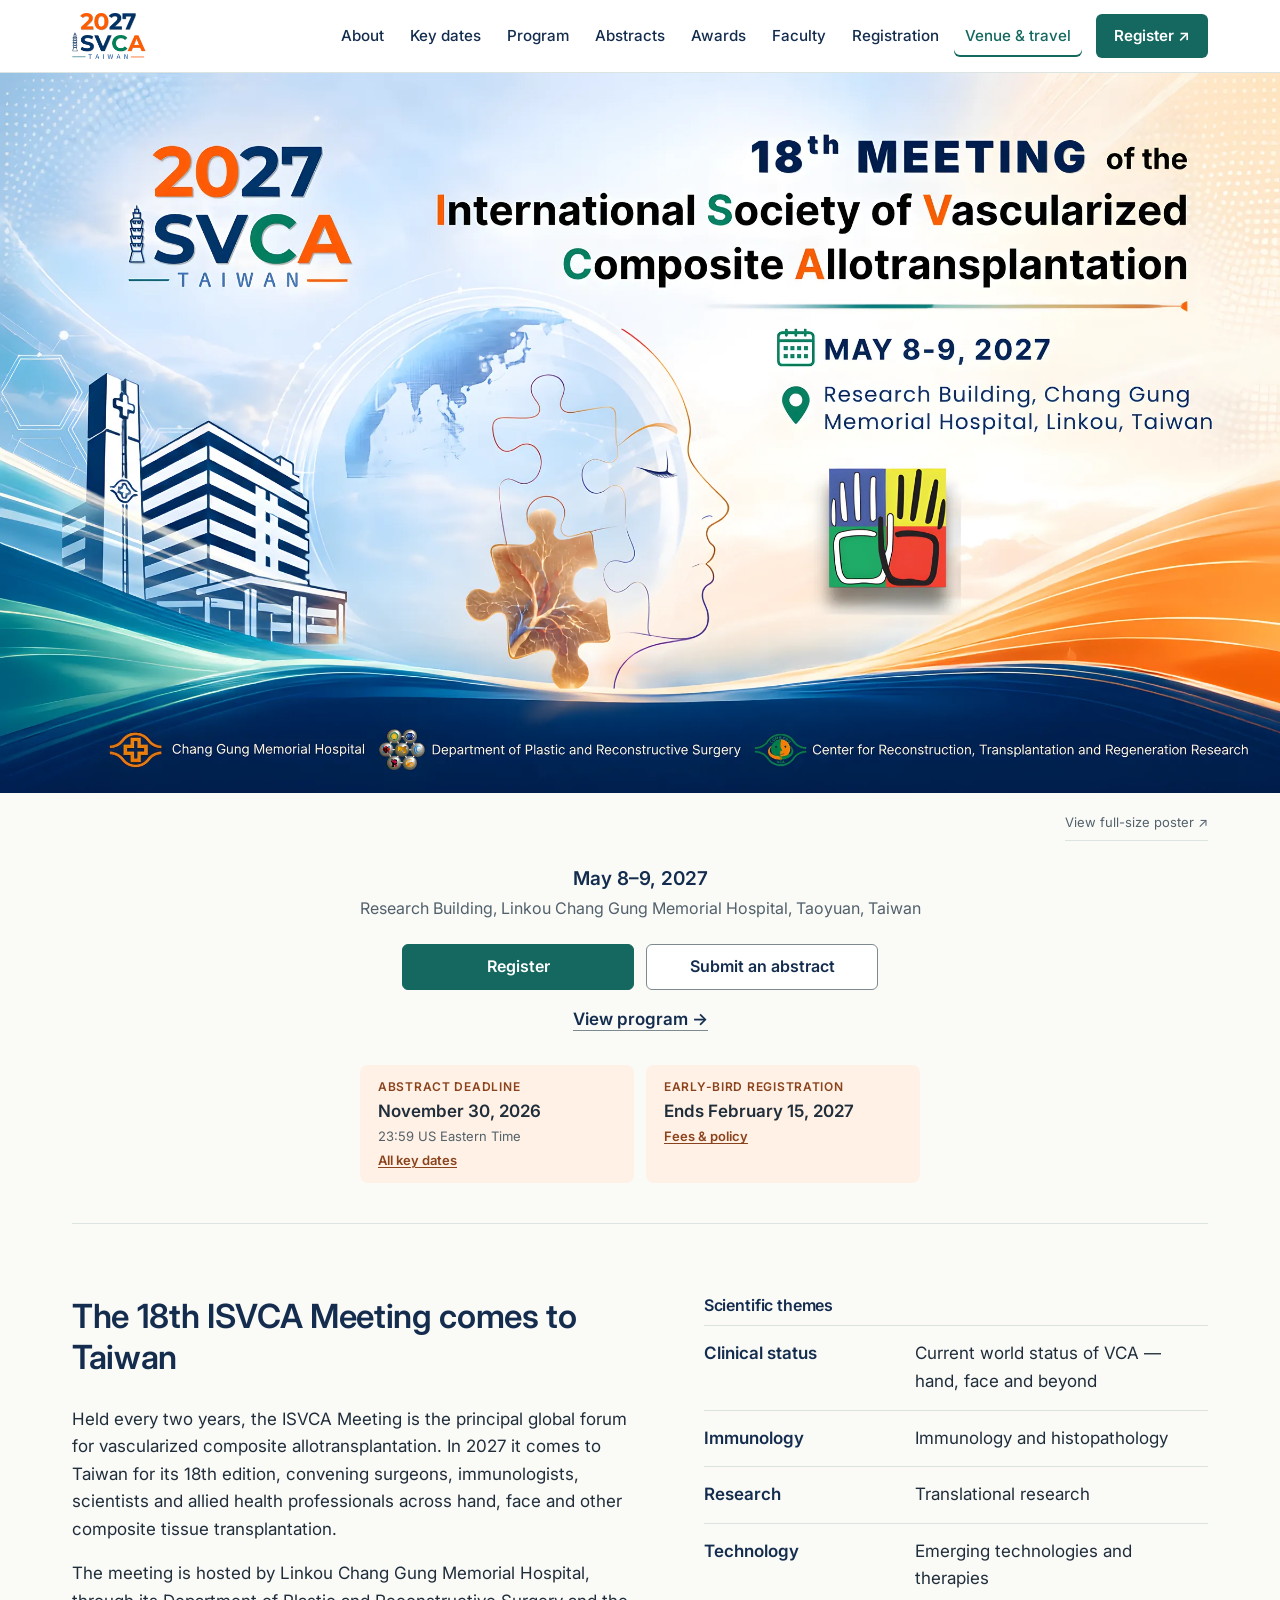
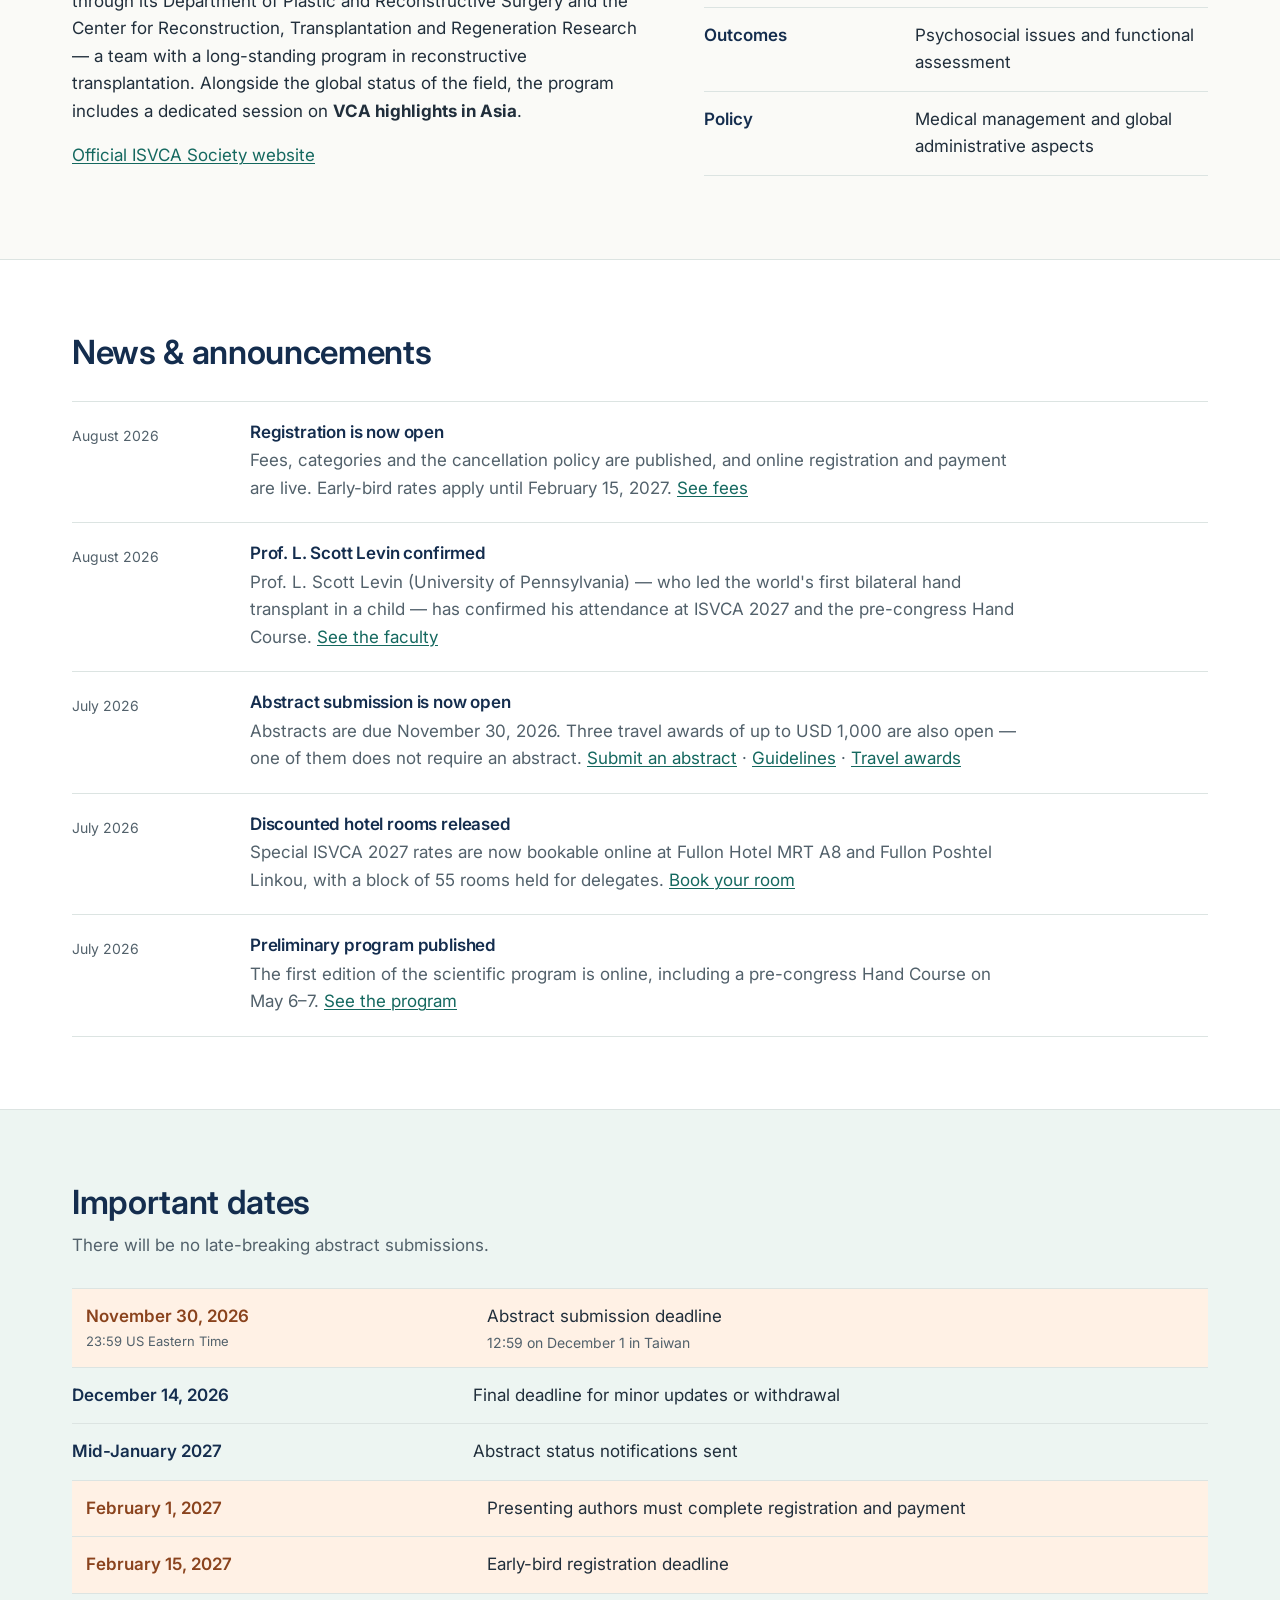
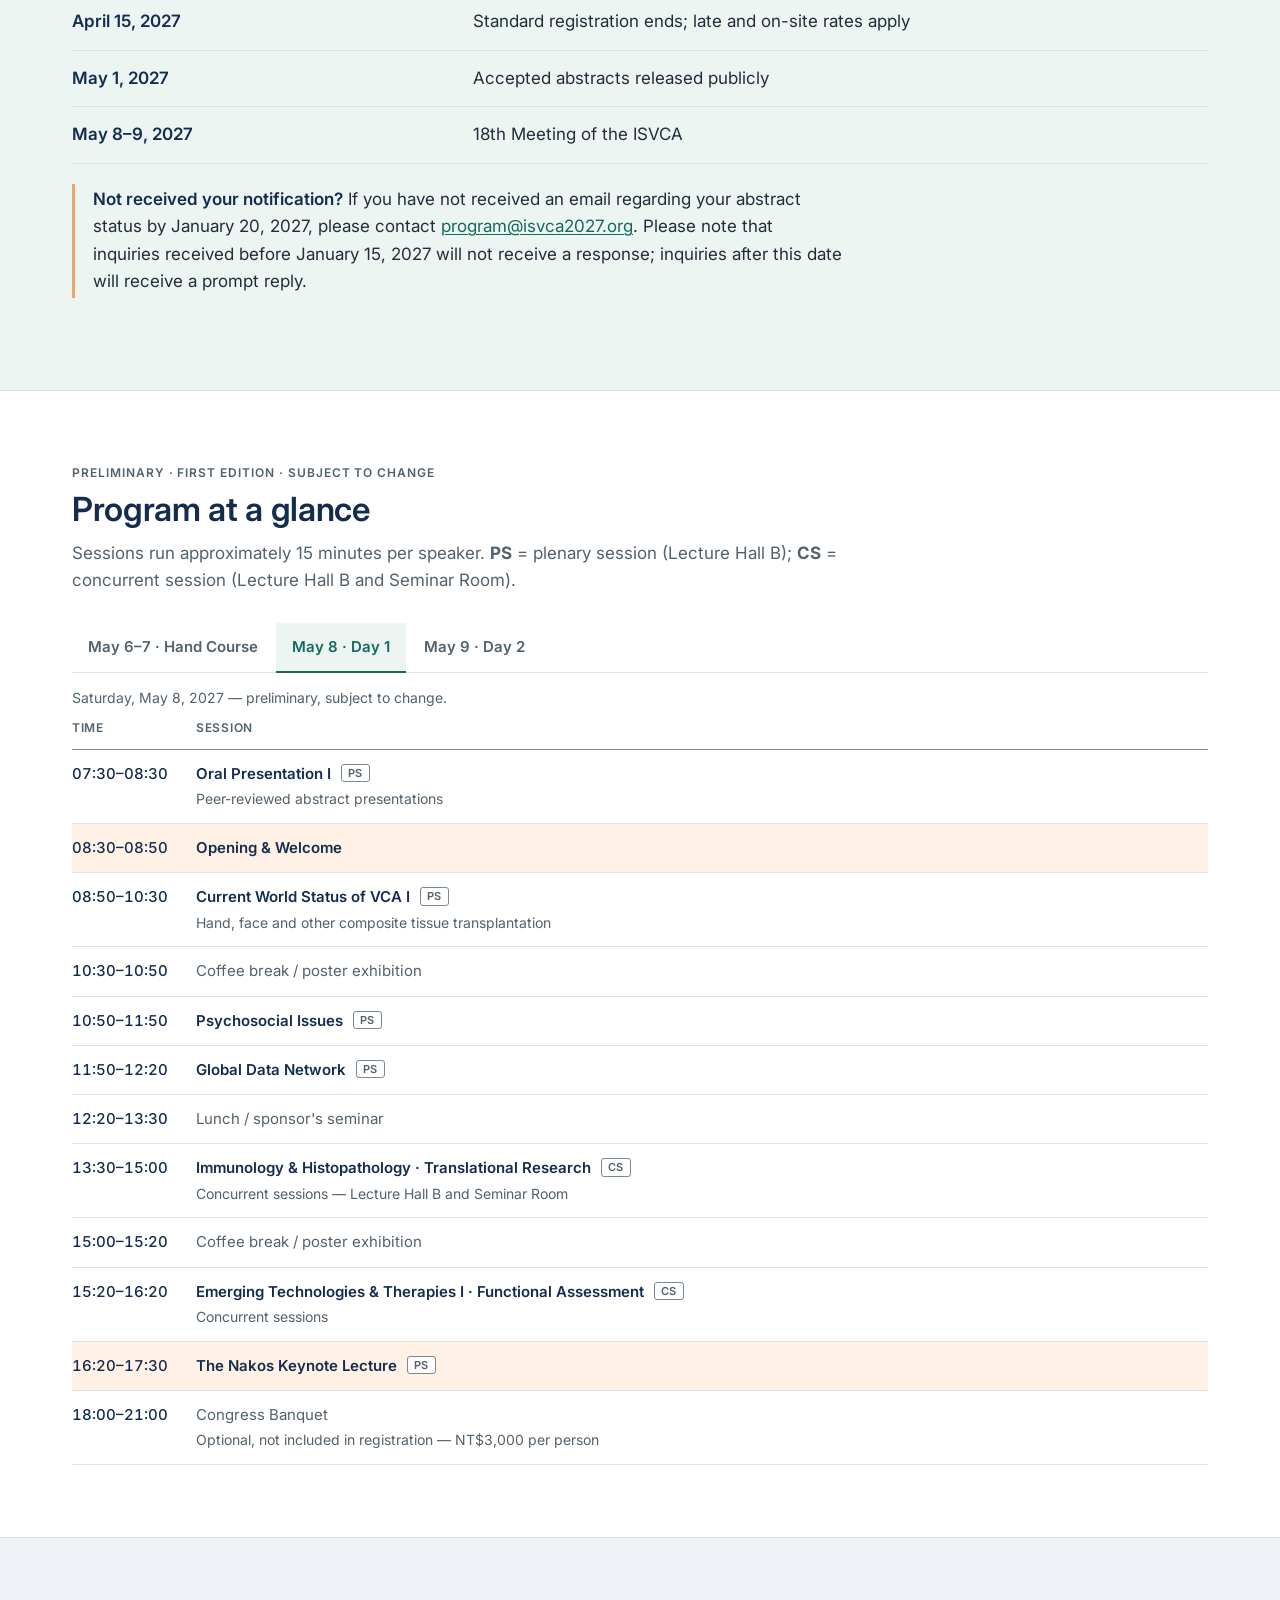
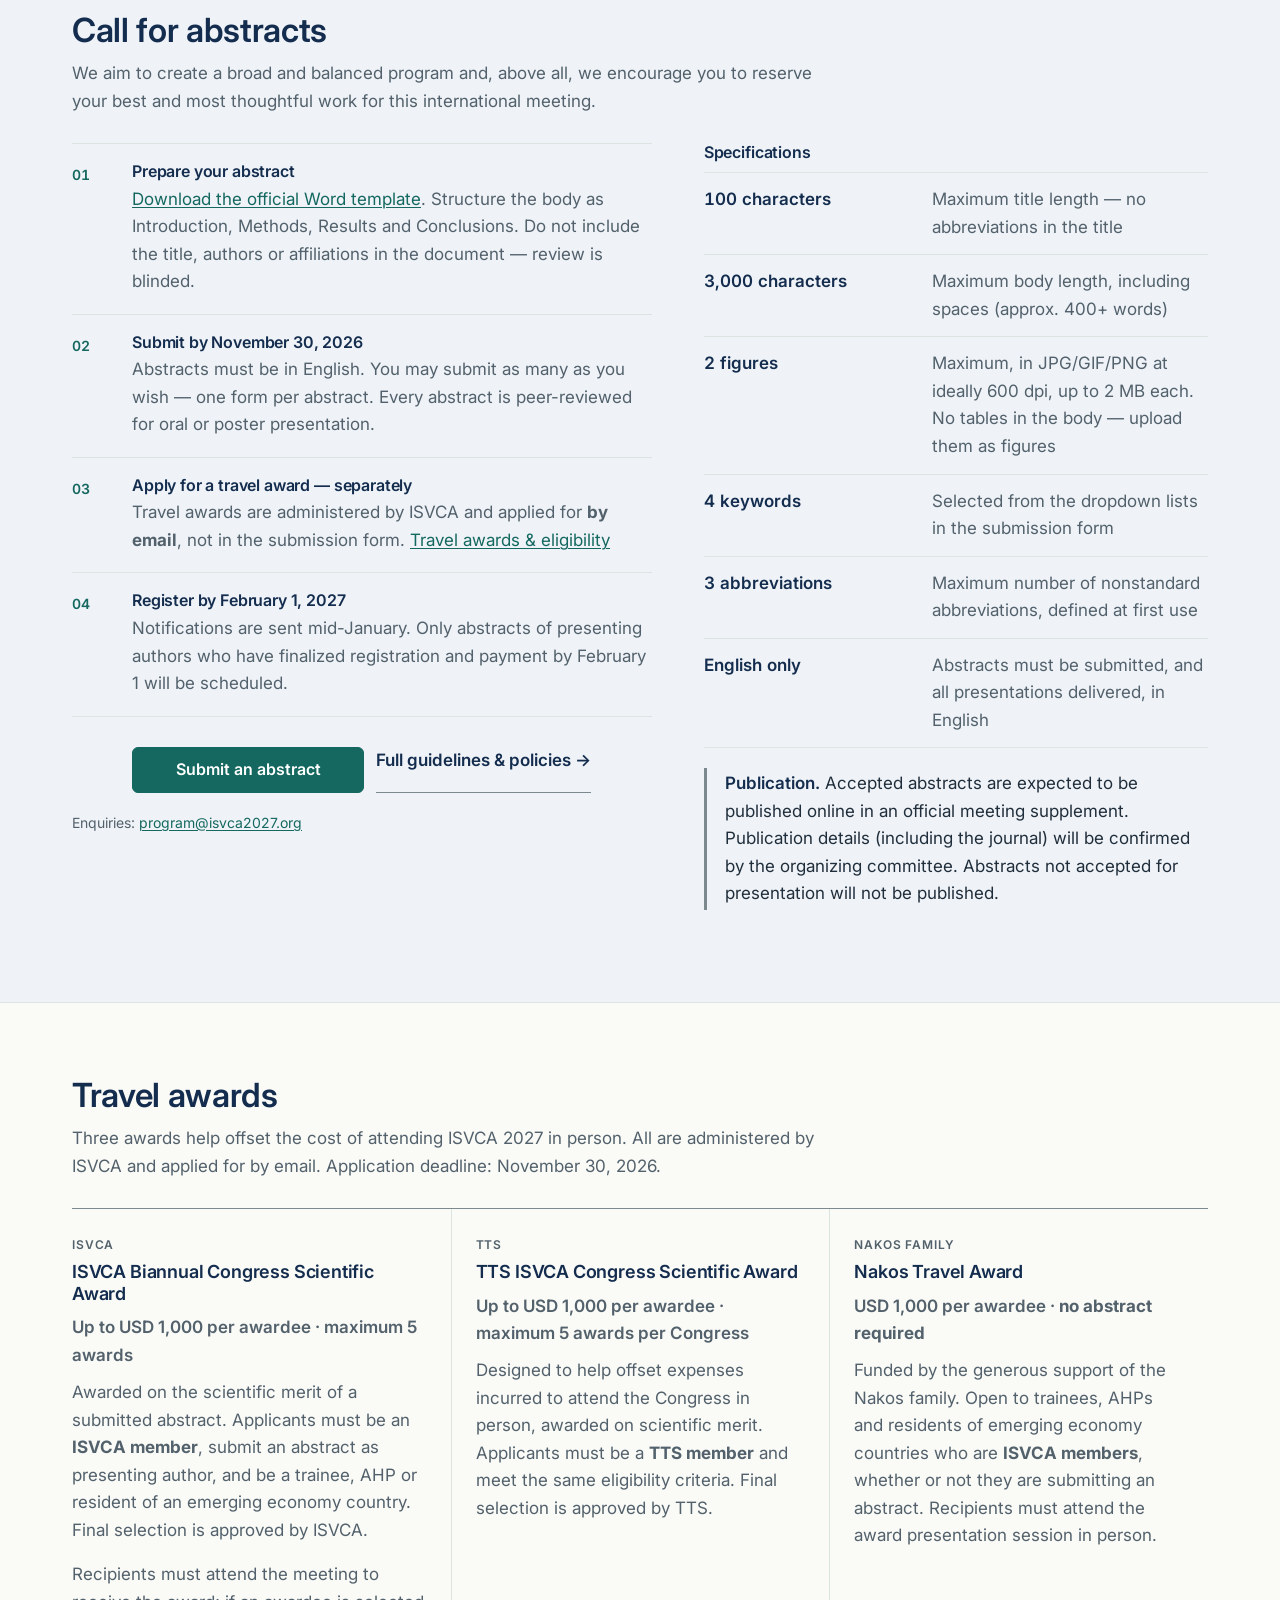
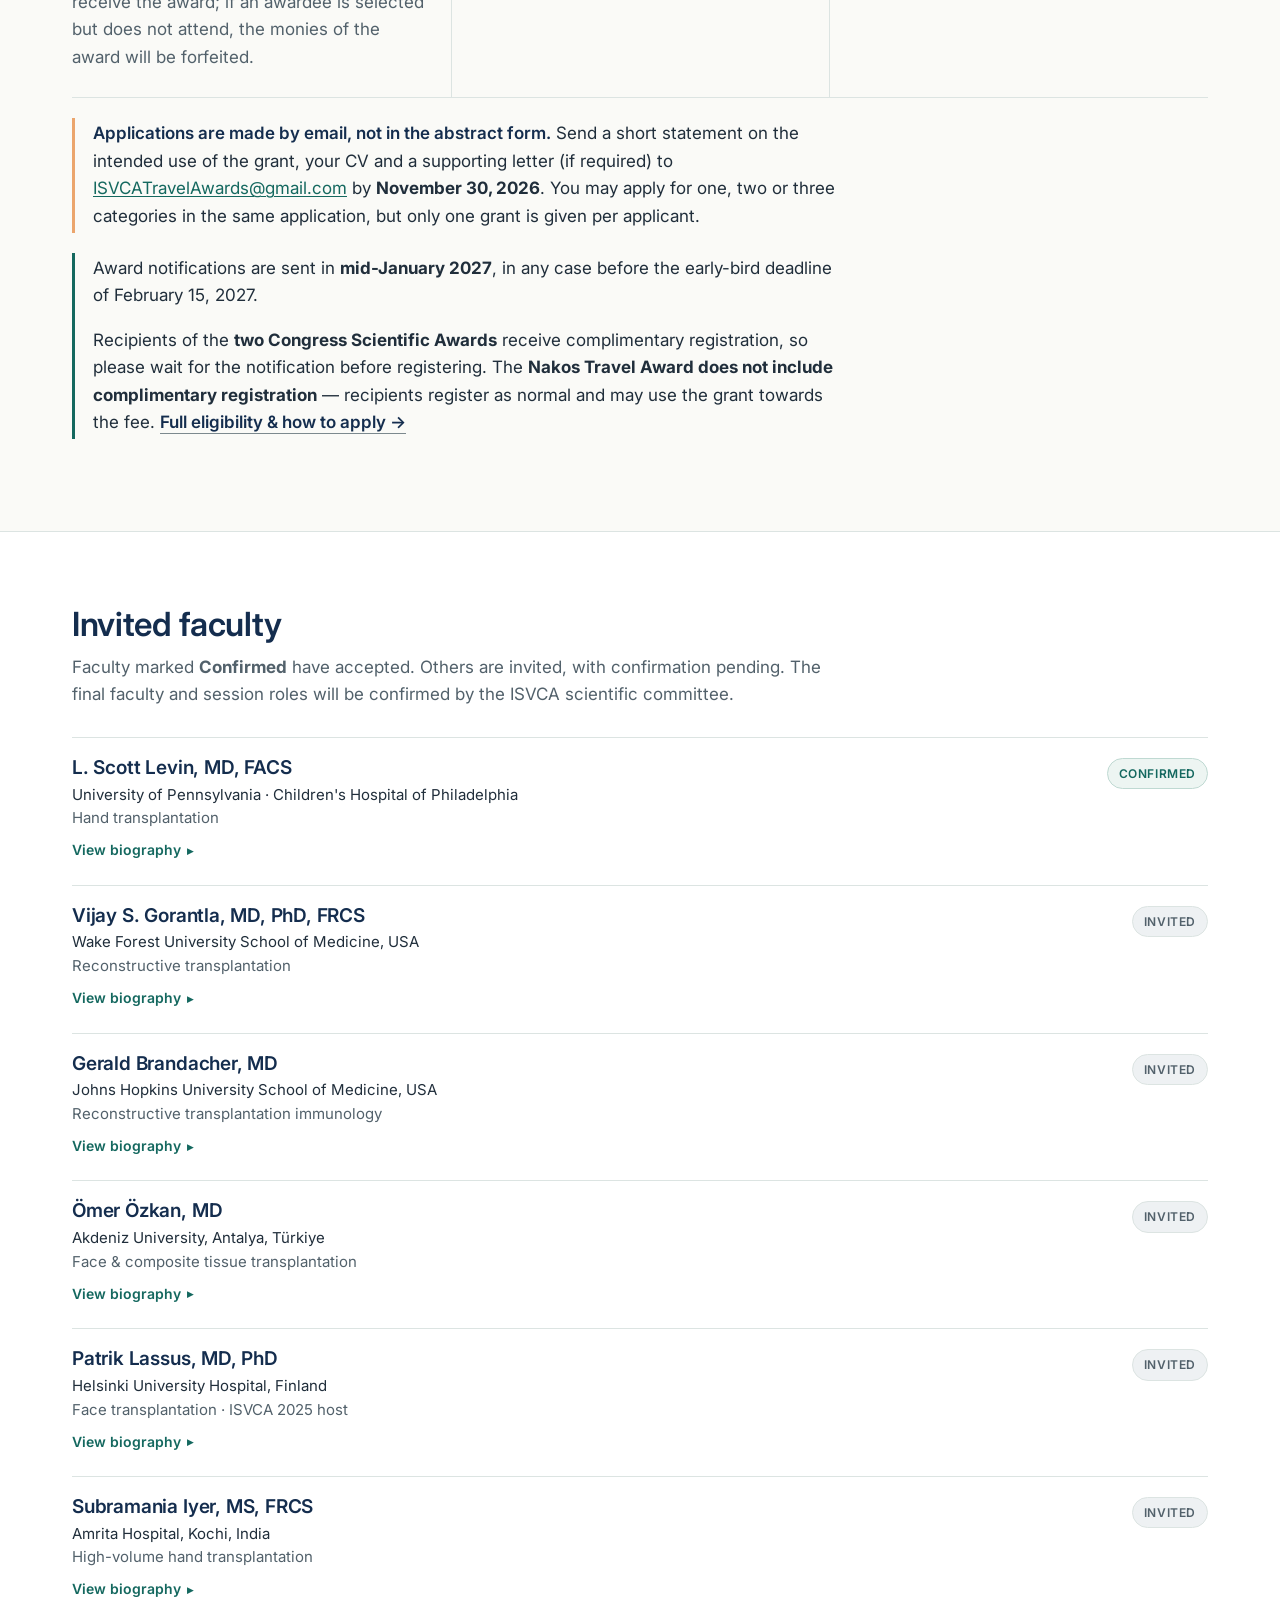
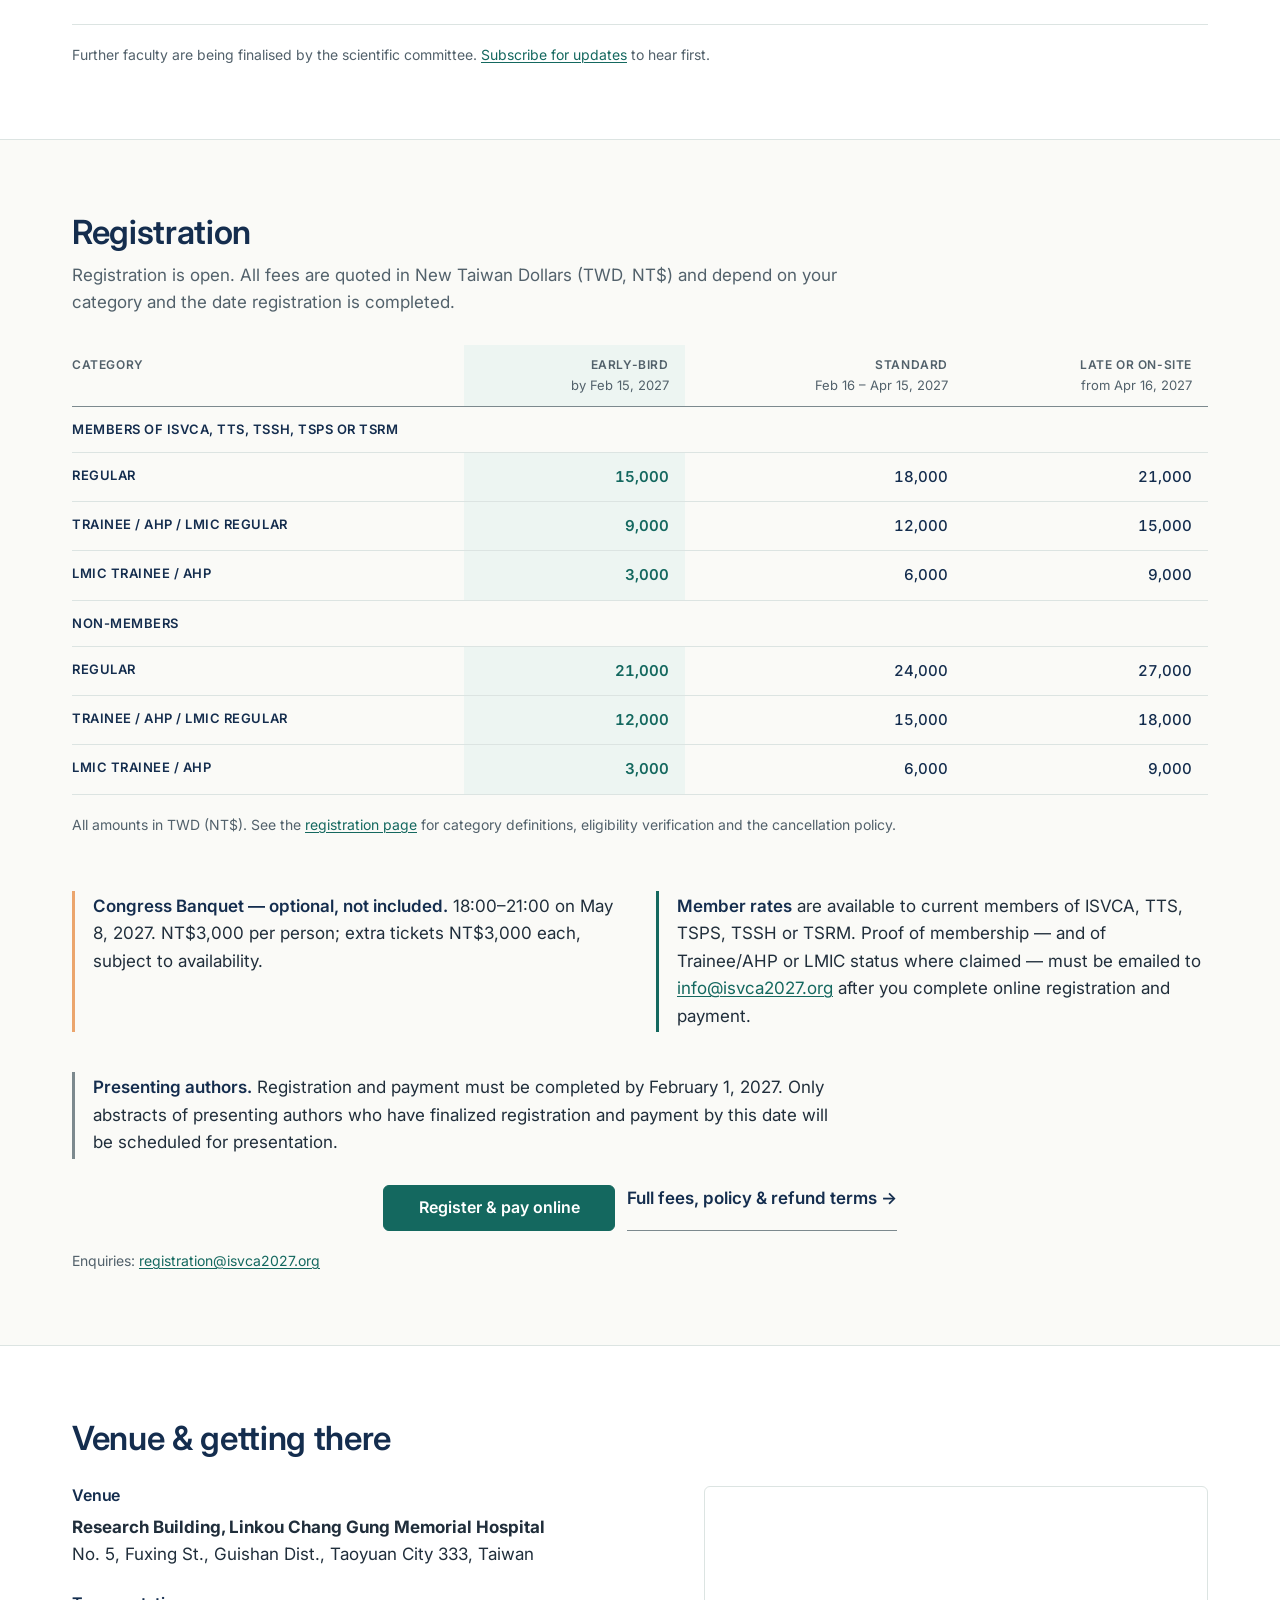
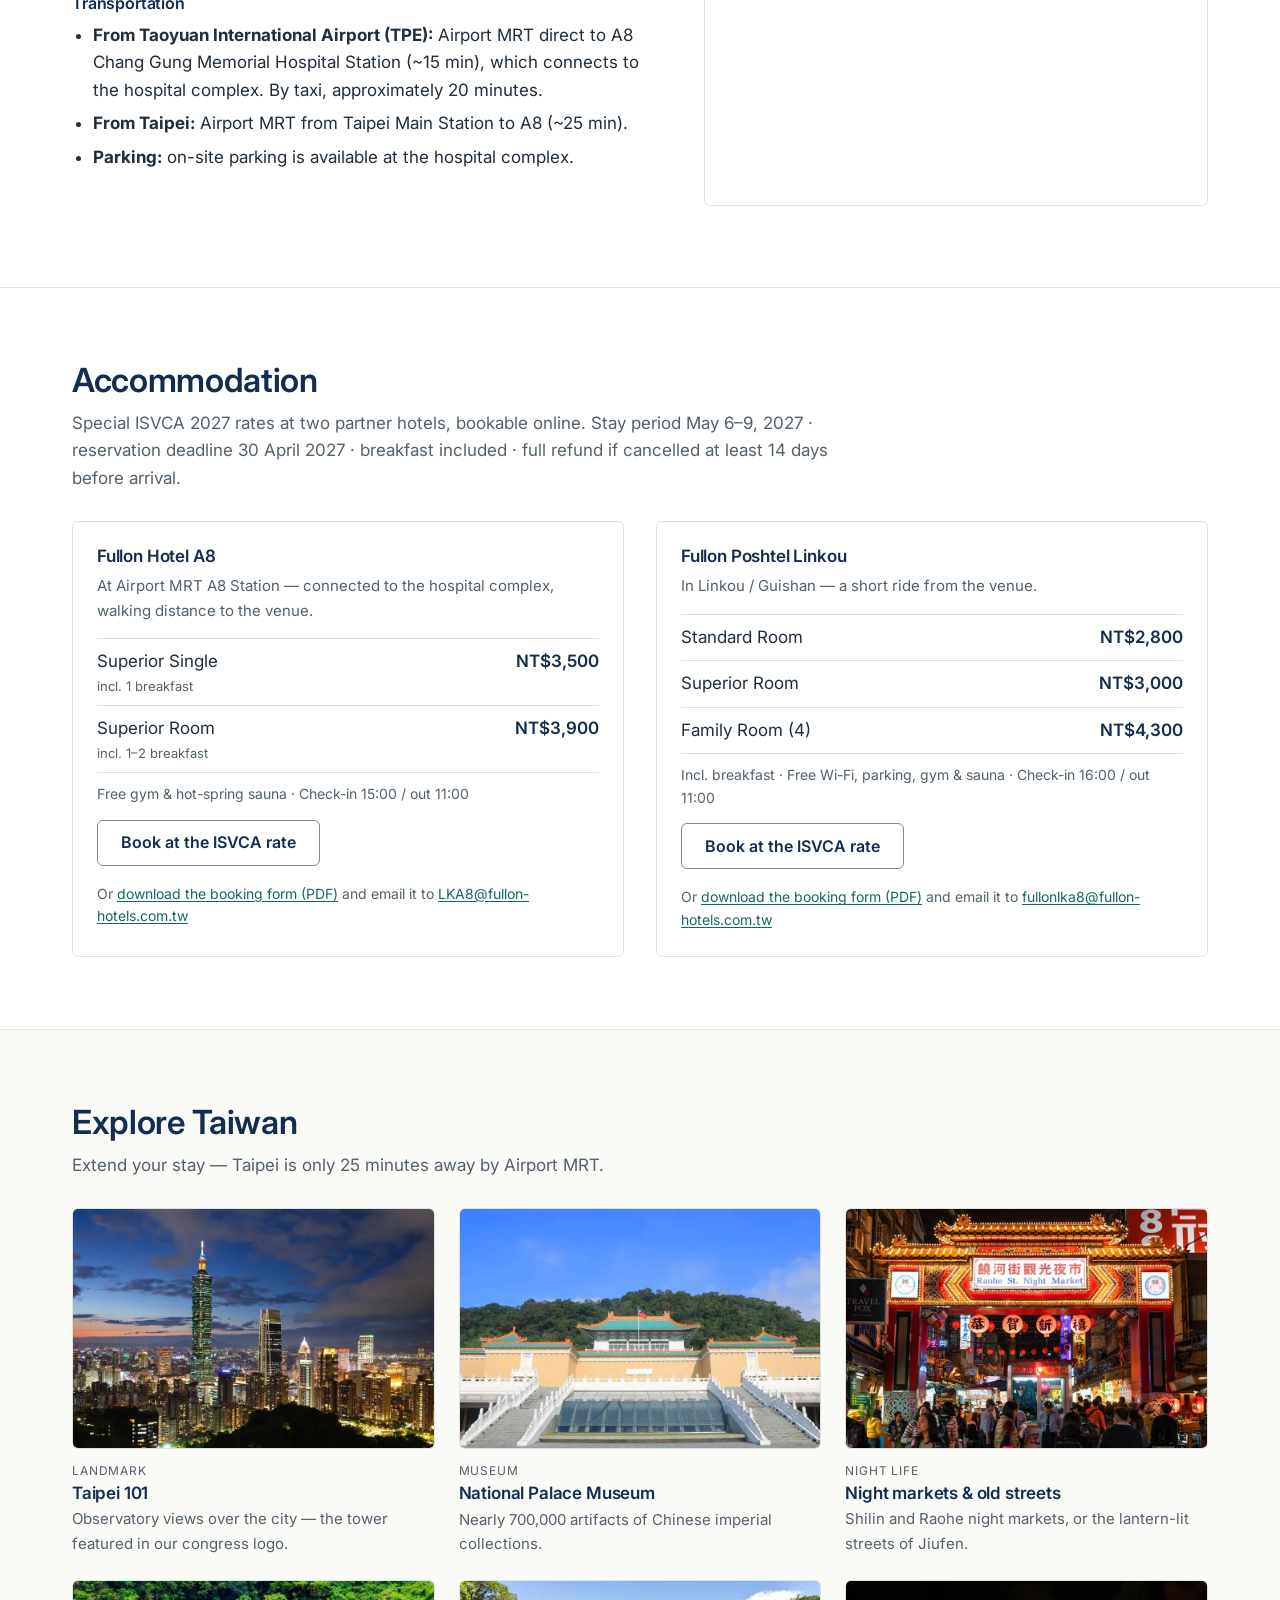
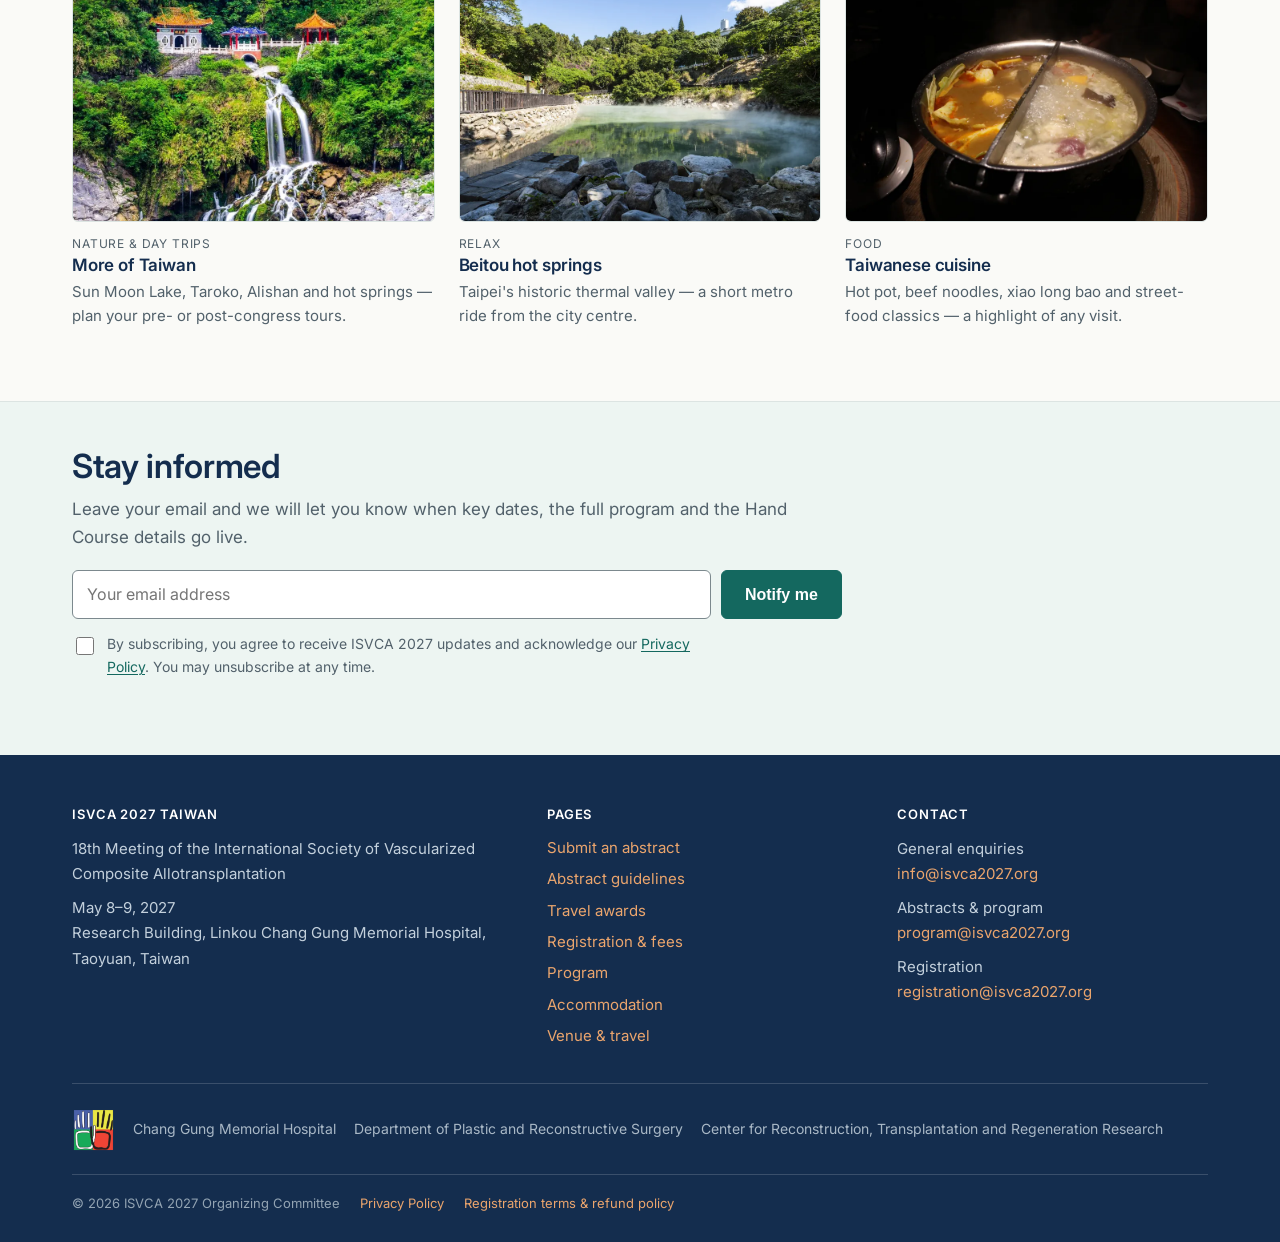
==== commit 06de4537: "Three travel awards, applications by email to ISVCA - add Nakos Travel Award (no abstract required, " ====
--- a/index.html
+++ b/index.html
@@ -54,6 +54,7 @@
       <a href="#dates">Key dates</a>
       <a href="#program">Program</a>
       <a href="#abstracts">Abstracts</a>
+      <a href="#awards">Awards</a>
       <a href="#faculty">Faculty</a>
       <a href="registration.html">Registration<span class="nav-sub">Fees &amp; rules</span></a>
       <a href="#travel">Venue &amp; travel</a>
@@ -170,9 +171,9 @@
           <p class="newsitem__date">July 2026</p>
           <div>
             <h3>Abstract submission is now open</h3>
-            <p>Abstracts are due November 30, 2026. Congress Scientific Awards of up to USD 1,000 are available from both
-              ISVCA and TTS for eligible members. <a href="submit-abstract.html">Submit an abstract</a> ·
-              <a href="abstract-guidelines.html">Guidelines</a></p>
+            <p>Abstracts are due November 30, 2026. Three travel awards of up to USD 1,000 are also open &mdash; one of
+              them does not require an abstract. <a href="submit-abstract.html">Submit an abstract</a> ·
+              <a href="abstract-guidelines.html">Guidelines</a> · <a href="awards.html">Travel awards</a></p>
           </div>
         </article>
         <article class="newsitem">
@@ -342,9 +343,9 @@
             </li>
             <li>
               <div>
-                <h3>Apply for a Congress Scientific Award</h3>
-                <p>Eligible applicants apply during submission by ticking the award option and uploading a supporting letter
-                  from their Training Program Director. <a href="awards.html">Award criteria</a></p>
+                <h3>Apply for a travel award &mdash; separately</h3>
+                <p>Travel awards are administered by ISVCA and applied for <b>by email</b>, not in the submission form.
+                  <a href="awards.html">Travel awards &amp; eligibility</a></p>
               </div>
             </li>
             <li>
@@ -387,19 +388,21 @@
   <section class="section" id="awards">
     <div class="wrap">
       <div class="s-head">
-        <h2>Congress Scientific Awards</h2>
-        <p class="lede">Two award streams help offset the cost of attending ISVCA 2027 in person.
-          Application deadline: November 30, 2026.</p>
-      </div>
-
-      <div class="awards">
+        <h2>Travel awards</h2>
+        <p class="lede">Three awards help offset the cost of attending ISVCA 2027 in person. All are administered by
+          ISVCA and applied for by email. Application deadline: November 30, 2026.</p>
+      </div>
+
+      <div class="awards awards--3">
         <div class="award">
           <p class="award__org">ISVCA</p>
-          <h3>ISVCA Congress Scientific Award</h3>
+          <h3>ISVCA Biannual Congress Scientific Award</h3>
           <p class="award__amount">Up to USD 1,000 per awardee · maximum 5 awards</p>
-          <p>Helps cover the cost of travel and accommodation during the meeting. Applicants must be an <strong>ISVCA
-            member</strong>, submit an abstract as presenting author, and be a trainee, AHP or resident of an emerging economy
-            country. Final selection is approved by ISVCA.</p>
+          <p>Awarded on the scientific merit of a submitted abstract. Applicants must be an <strong>ISVCA member</strong>,
+            submit an abstract as presenting author, and be a trainee, AHP or resident of an emerging economy country.
+            Final selection is approved by ISVCA.</p>
+          <p>Recipients must attend the meeting to receive the award; if an awardee is selected but does not attend,
+            the monies of the award will be forfeited.</p>
         </div>
         <div class="award">
           <p class="award__org">TTS</p>
@@ -409,21 +412,29 @@
             Applicants must be a <strong>TTS member</strong> and meet the same eligibility criteria. Final selection is
             approved by TTS.</p>
         </div>
-      </div>
-
-      <div class="callout">
-        <p><span class="callout__title">Common conditions.</span> Recipients must attend the meeting and attend the designated
-          award presentation session to receive the award; if an awardee is selected but does not attend, the monies of the
-          award will be forfeited. A supporting letter signed by the applicant's Training Program Director is required, and the
-          applicant must be the presenting author.</p>
+        <div class="award">
+          <p class="award__org">Nakos family</p>
+          <h3>Nakos Travel Award</h3>
+          <p class="award__amount">USD 1,000 per awardee · <strong>no abstract required</strong></p>
+          <p>Funded by the generous support of the Nakos family. Open to trainees, AHPs and residents of emerging economy
+            countries who are <strong>ISVCA members</strong>, whether or not they are submitting an abstract. Recipients
+            must attend the award presentation session in person.</p>
+        </div>
+      </div>
+
+      <div class="callout callout--accent">
+        <p style="margin-bottom:0"><span class="callout__title">Applications are made by email, not in the abstract form.</span>
+          Send a short statement on the intended use of the grant, your CV and a supporting letter (if required) to
+          <a href="mailto:ISVCATravelAwards@gmail.com">ISVCATravelAwards@gmail.com</a> by <b>November 30, 2026</b>.
+          You may apply for one, two or three categories in the same application, but only one grant is given per applicant.</p>
       </div>
       <div class="callout callout--green">
-        <p><span class="callout__title">Applying for an award?</span> Recipients receive complimentary registration — please
-          wait until award notifications in mid-January 2027 before registering. Recipients will be sent a dedicated
-          registration link. Early-bird rates run until February 15, 2027.</p>
-        <p style="margin-bottom:0">Tick the award option when you <a href="submit-abstract.html">submit your abstract</a>.
-          More specific application details for both ISVCA and TTS awards will be published shortly.
-          <a class="link-quiet" href="awards.html">Full eligibility &amp; selection process →</a></p>
+        <p>Award notifications are sent in <b>mid-January 2027</b>, in any case before the early-bird deadline of
+          February 15, 2027.</p>
+        <p style="margin-bottom:0">Recipients of the <b>two Congress Scientific Awards</b> receive complimentary
+          registration, so please wait for the notification before registering. The <b>Nakos Travel Award does not include
+          complimentary registration</b> — recipients register as normal and may use the grant towards the fee.
+          <a class="link-quiet" href="awards.html">Full eligibility &amp; how to apply →</a></p>
       </div>
     </div>
   </section>
@@ -748,7 +759,7 @@
         <div class="site-foot__links">
           <a href="submit-abstract.html">Submit an abstract</a>
           <a href="abstract-guidelines.html">Abstract guidelines</a>
-          <a href="awards.html">Congress Scientific Awards</a>
+          <a href="awards.html">Travel awards</a>
           <a href="registration.html">Registration &amp; fees</a>
           <a href="#program">Program</a>
           <a href="#hotels">Accommodation</a>
--- a/assets/css/site.css
+++ b/assets/css/site.css
@@ -449,10 +449,20 @@
 .award__amount{font-weight:600;color:var(--navy);margin:0 0 .6rem}
 .award p{color:var(--muted)}
 .award > :last-child{margin-bottom:0}
+/* three award streams sit three-up on wide screens */
+.awards--3{grid-template-columns:repeat(3,minmax(0,1fr))}
+.awards--3 .award{padding:26px 24px 26px 0}
+.awards--3 .award + .award{padding-left:24px}
+@media (max-width:1000px){
+  .awards--3{grid-template-columns:repeat(2,minmax(0,1fr))}
+  .awards--3 .award:nth-child(odd){padding-left:0;border-left:none}
+  .awards--3 .award:nth-child(even){padding-left:24px;border-left:1px solid var(--rule)}
+}
 @media (max-width:760px){
-  .awards{grid-template-columns:minmax(0,1fr)}
+  .awards,.awards--3{grid-template-columns:minmax(0,1fr)}
   .award{padding:22px 0}
-  .award + .award{padding-left:0;border-left:none}
+  .award + .award,.awards--3 .award,.awards--3 .award + .award,
+  .awards--3 .award:nth-child(even){padding-left:0;padding-right:0;border-left:none}
 }
 
 /* ---------- Photo cards (Explore) ------------------------------------- */
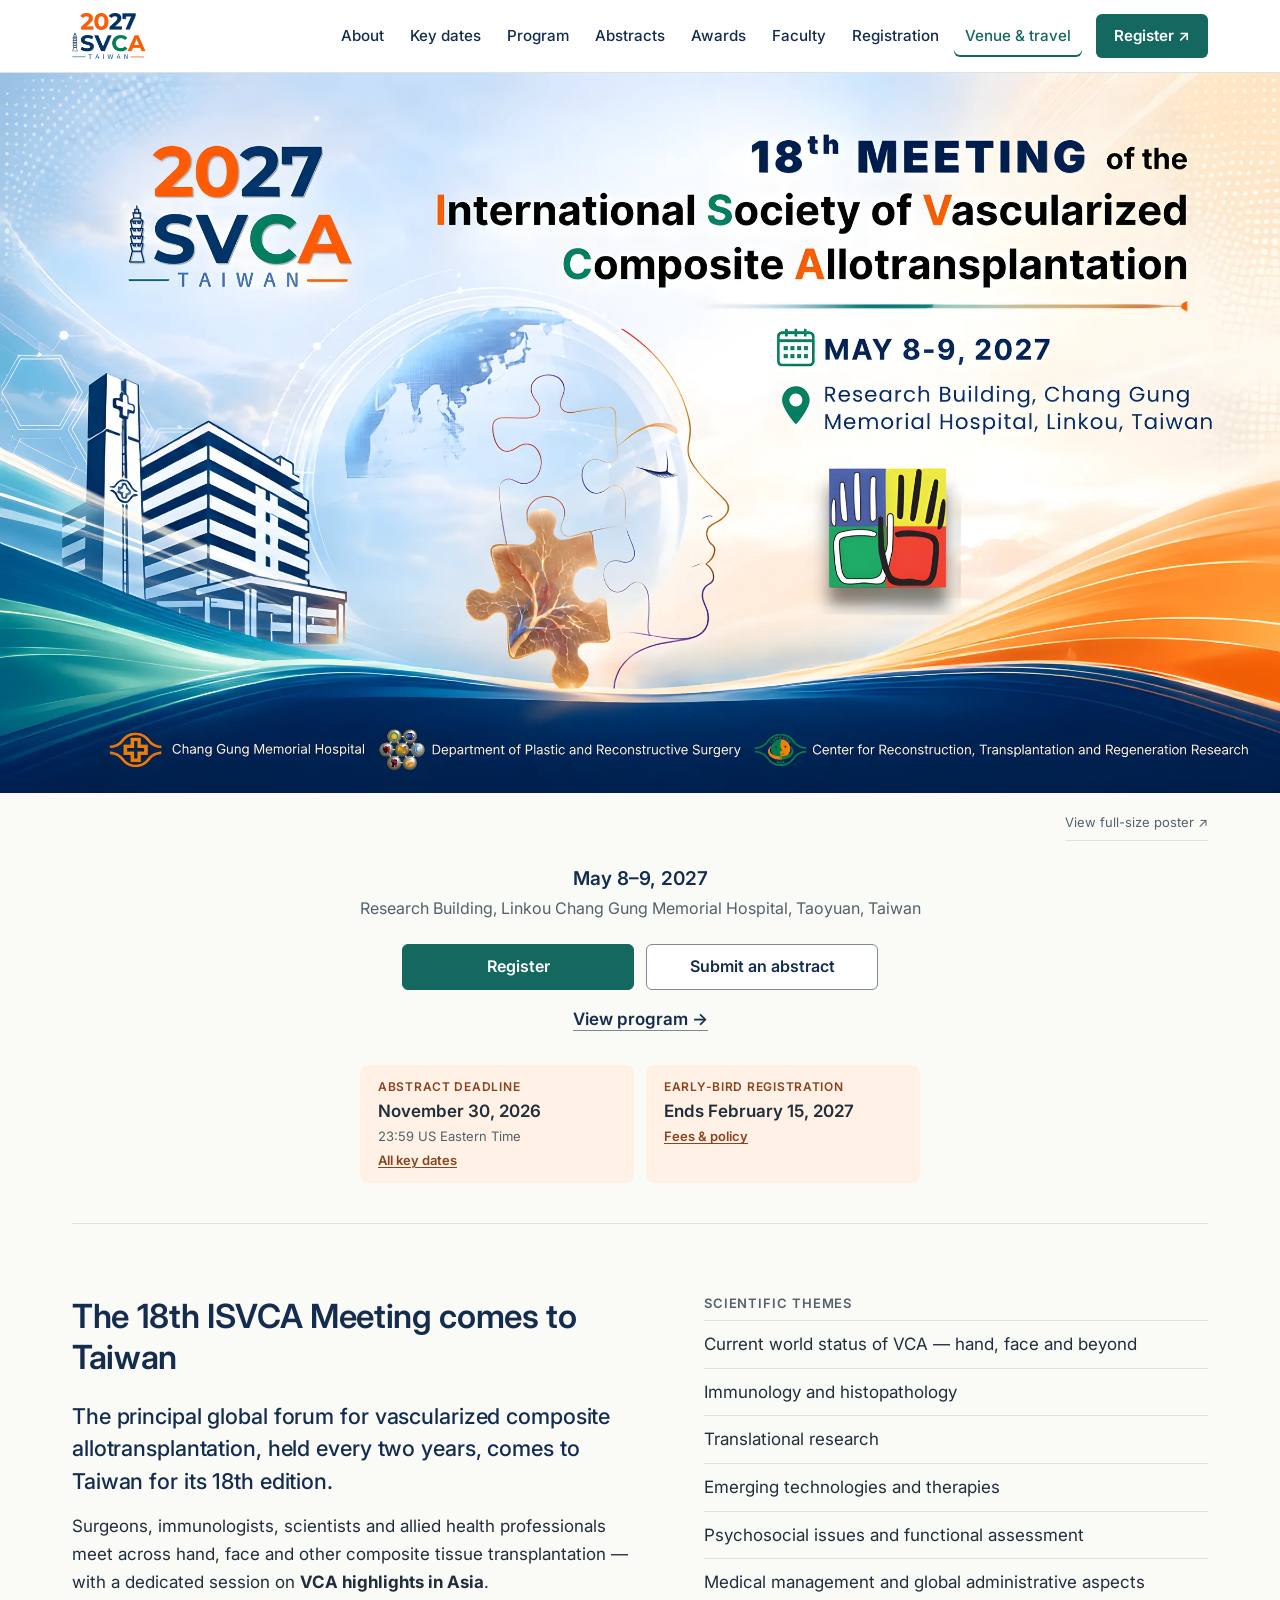
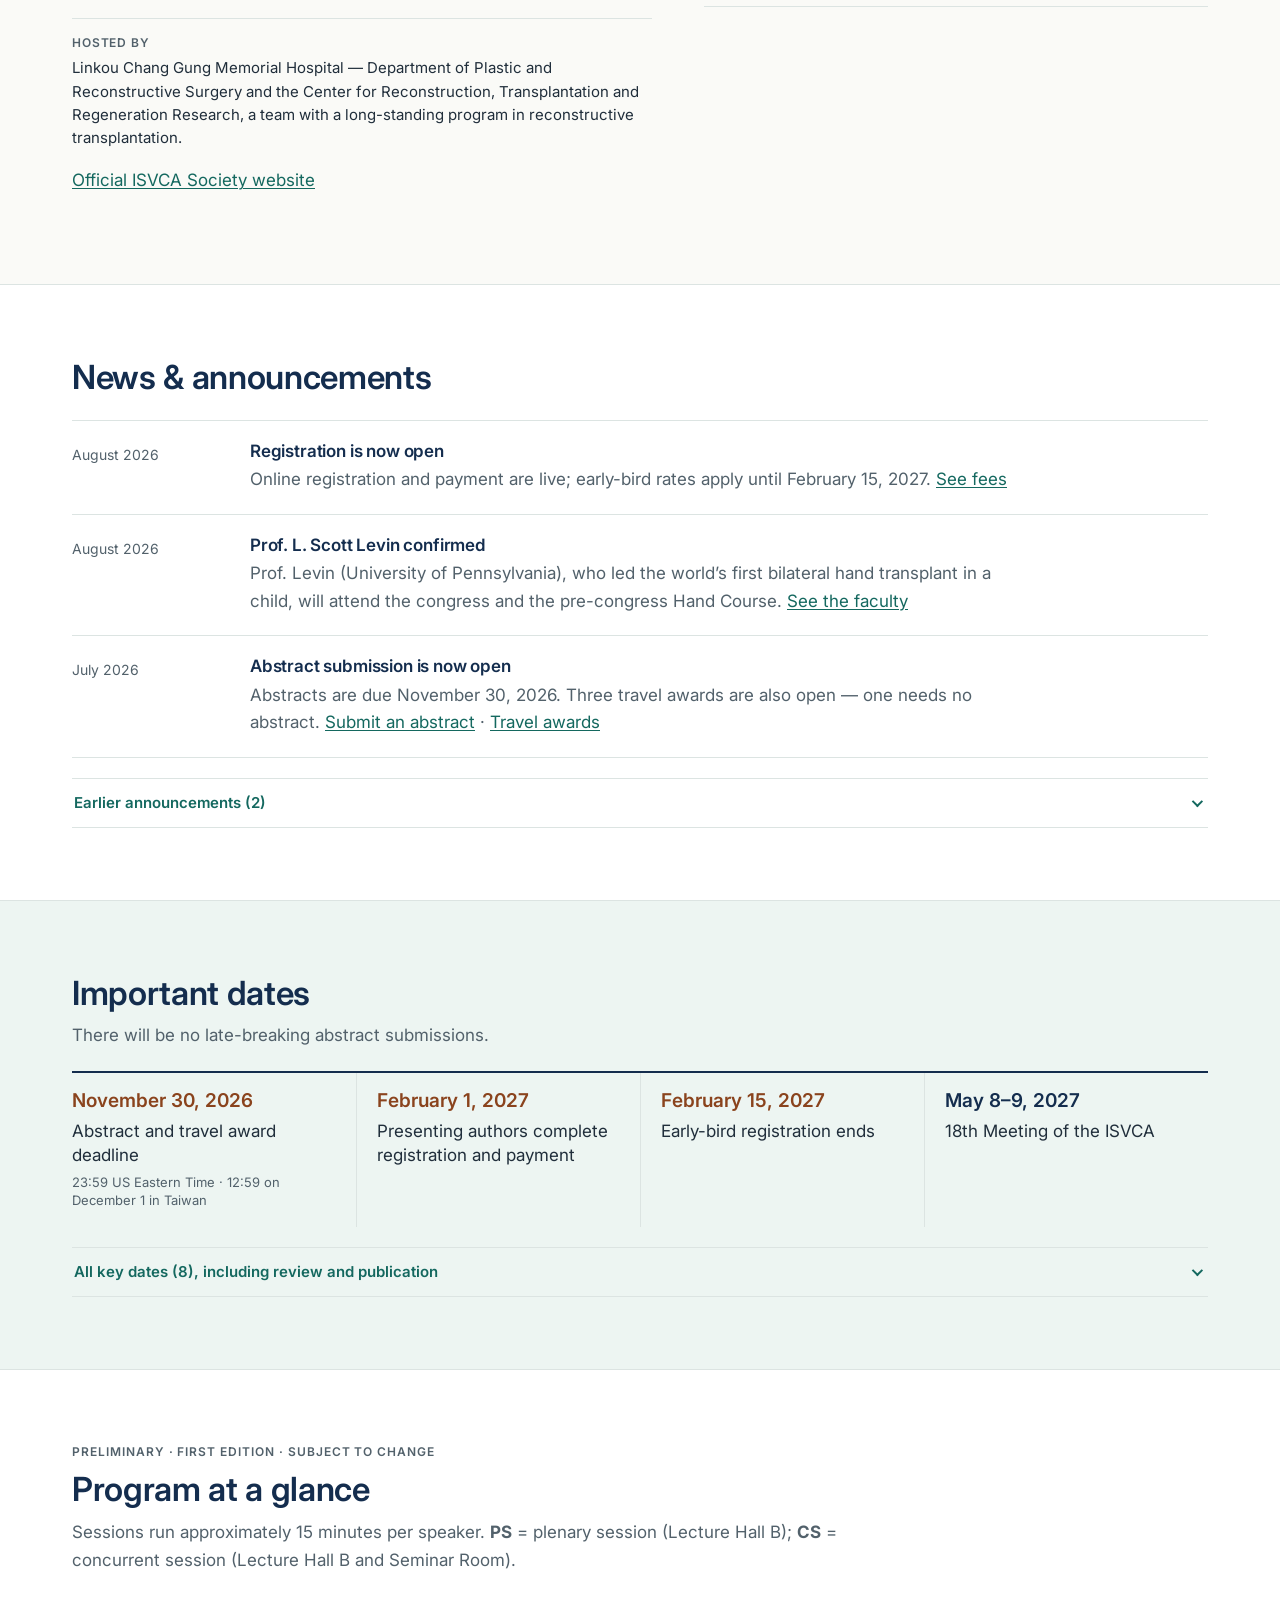
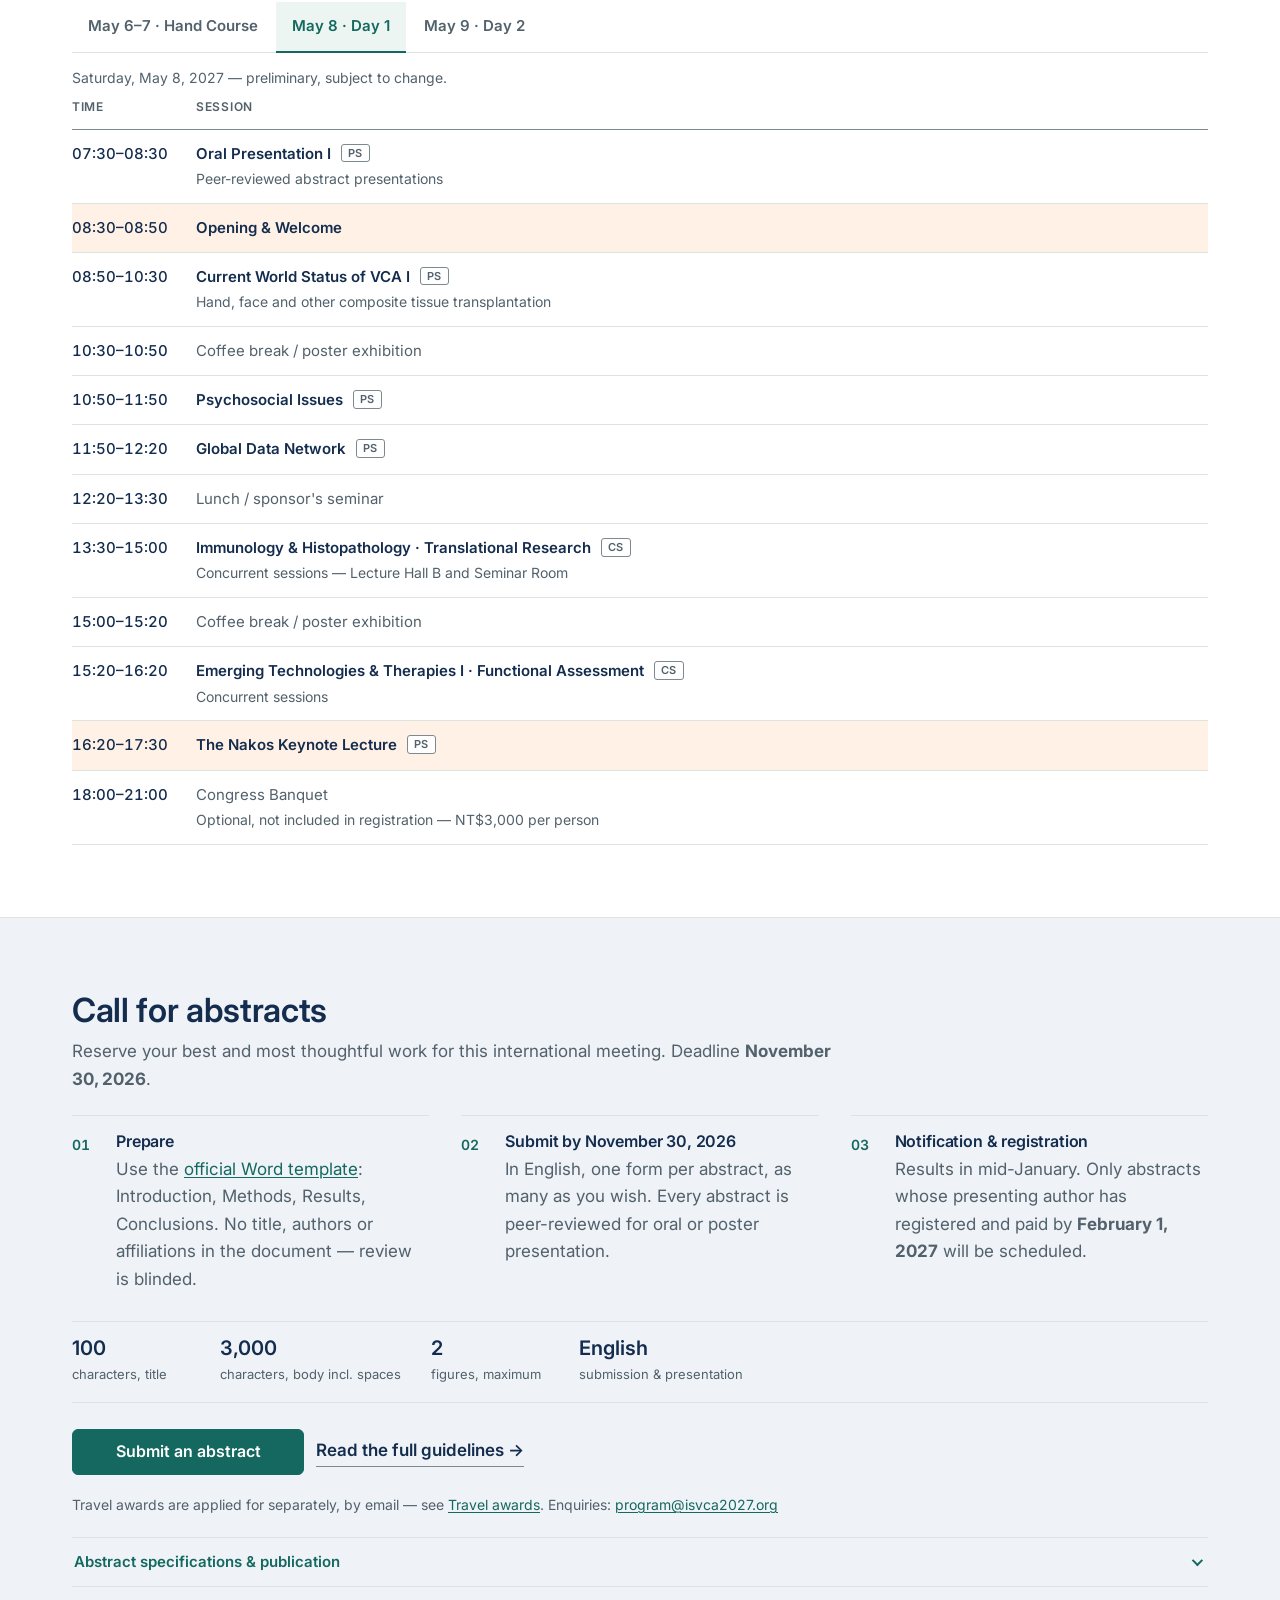
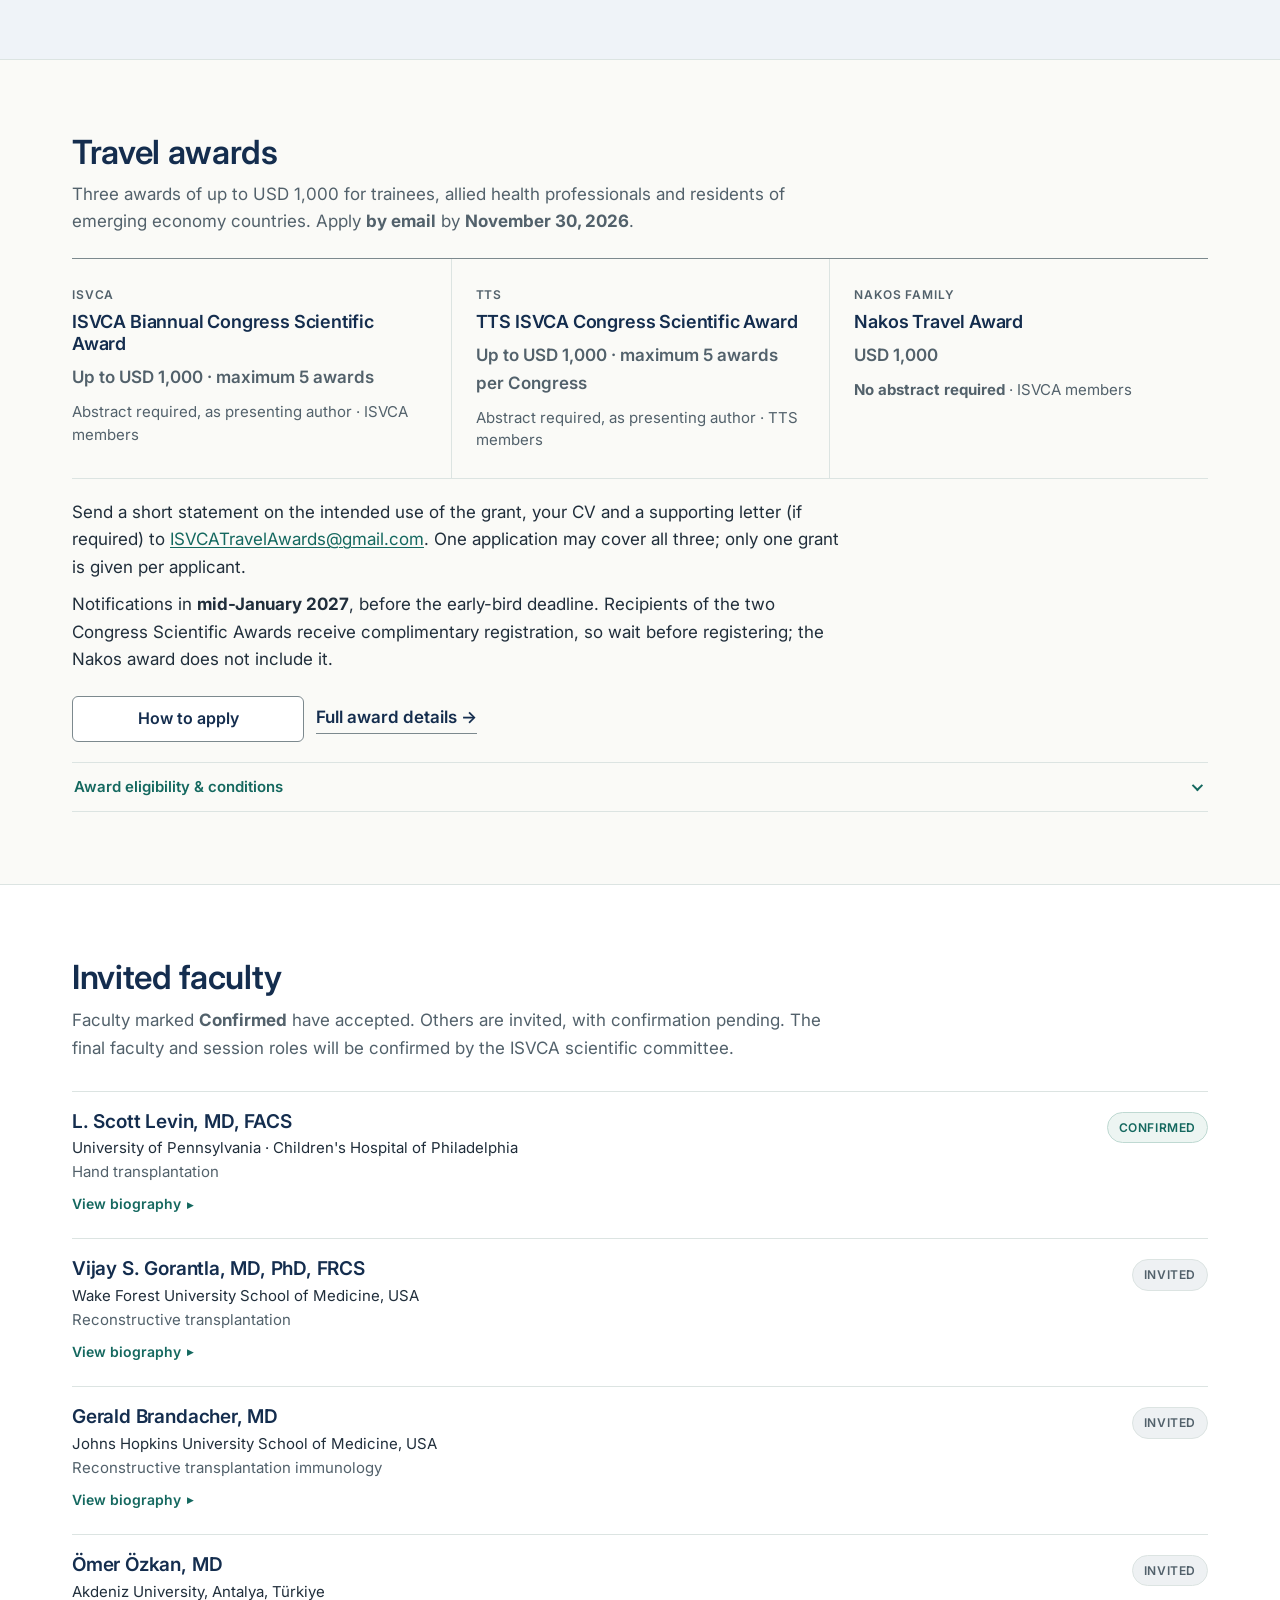
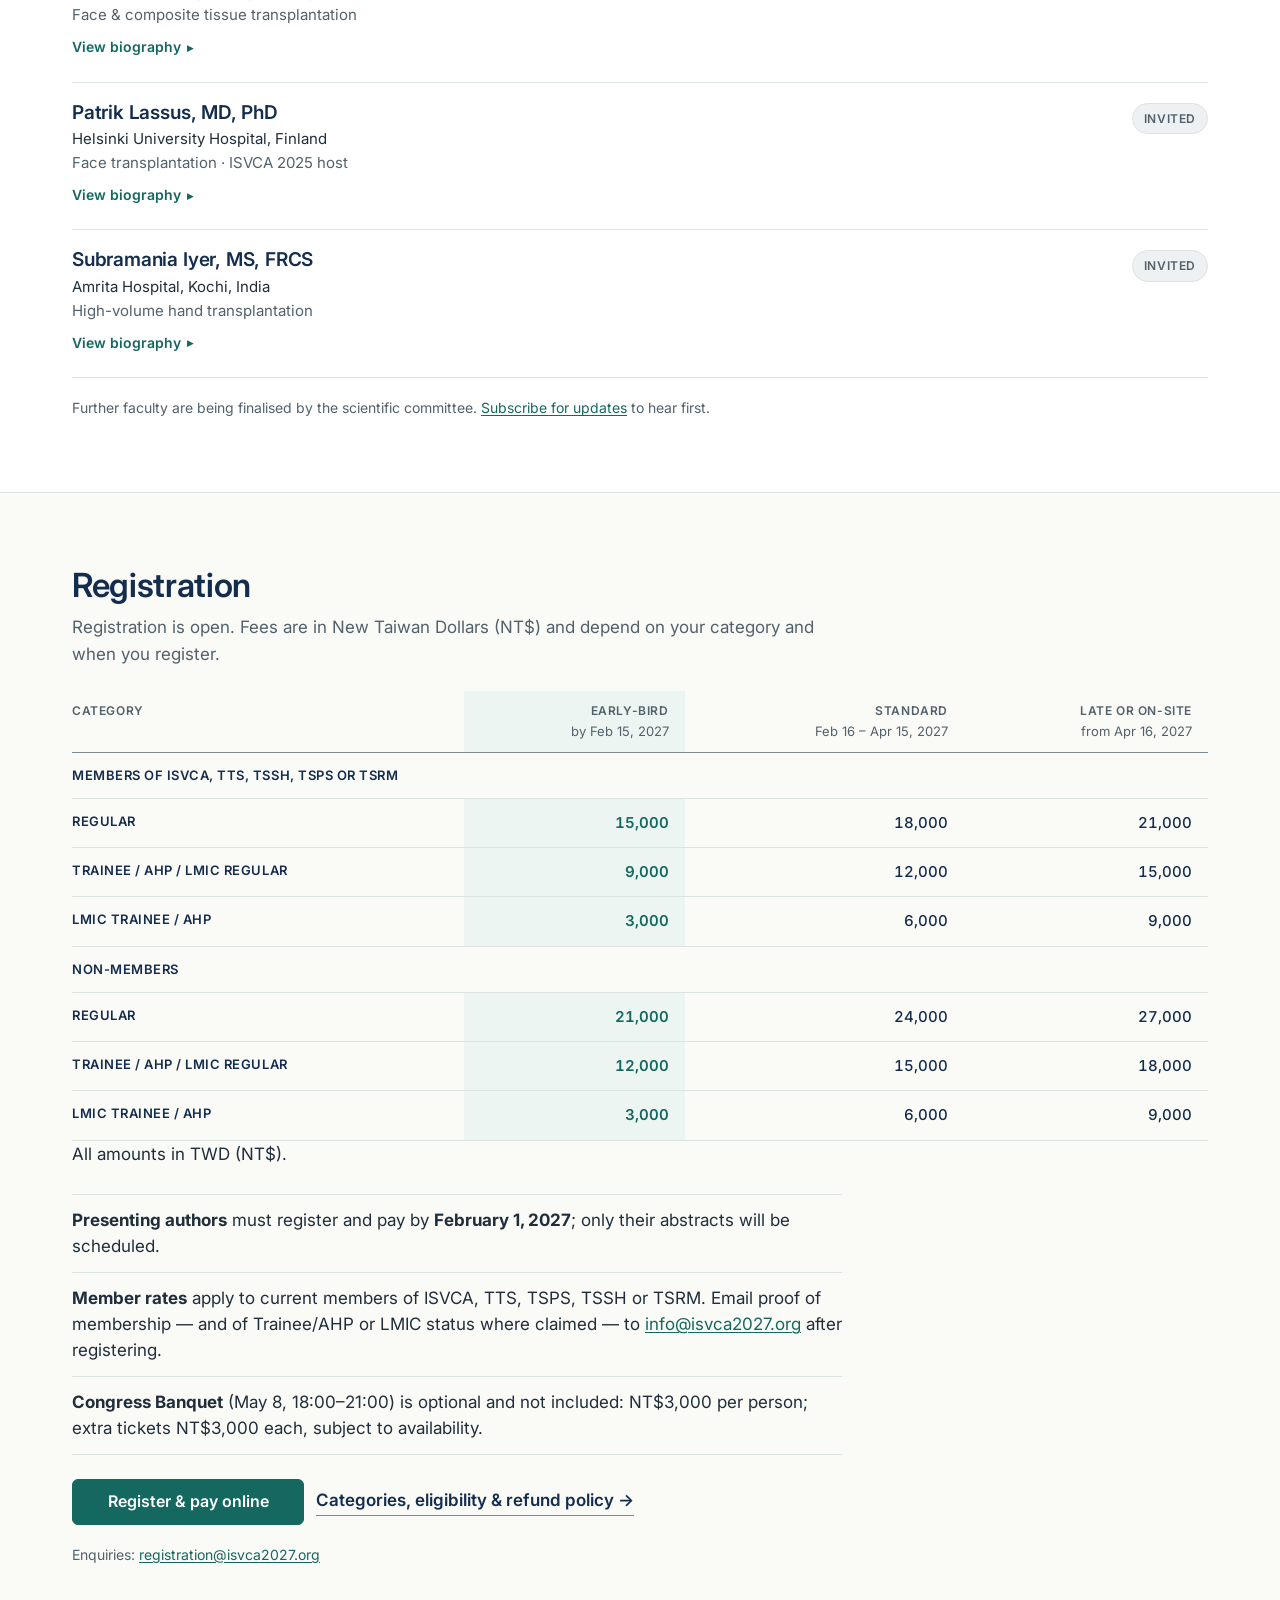
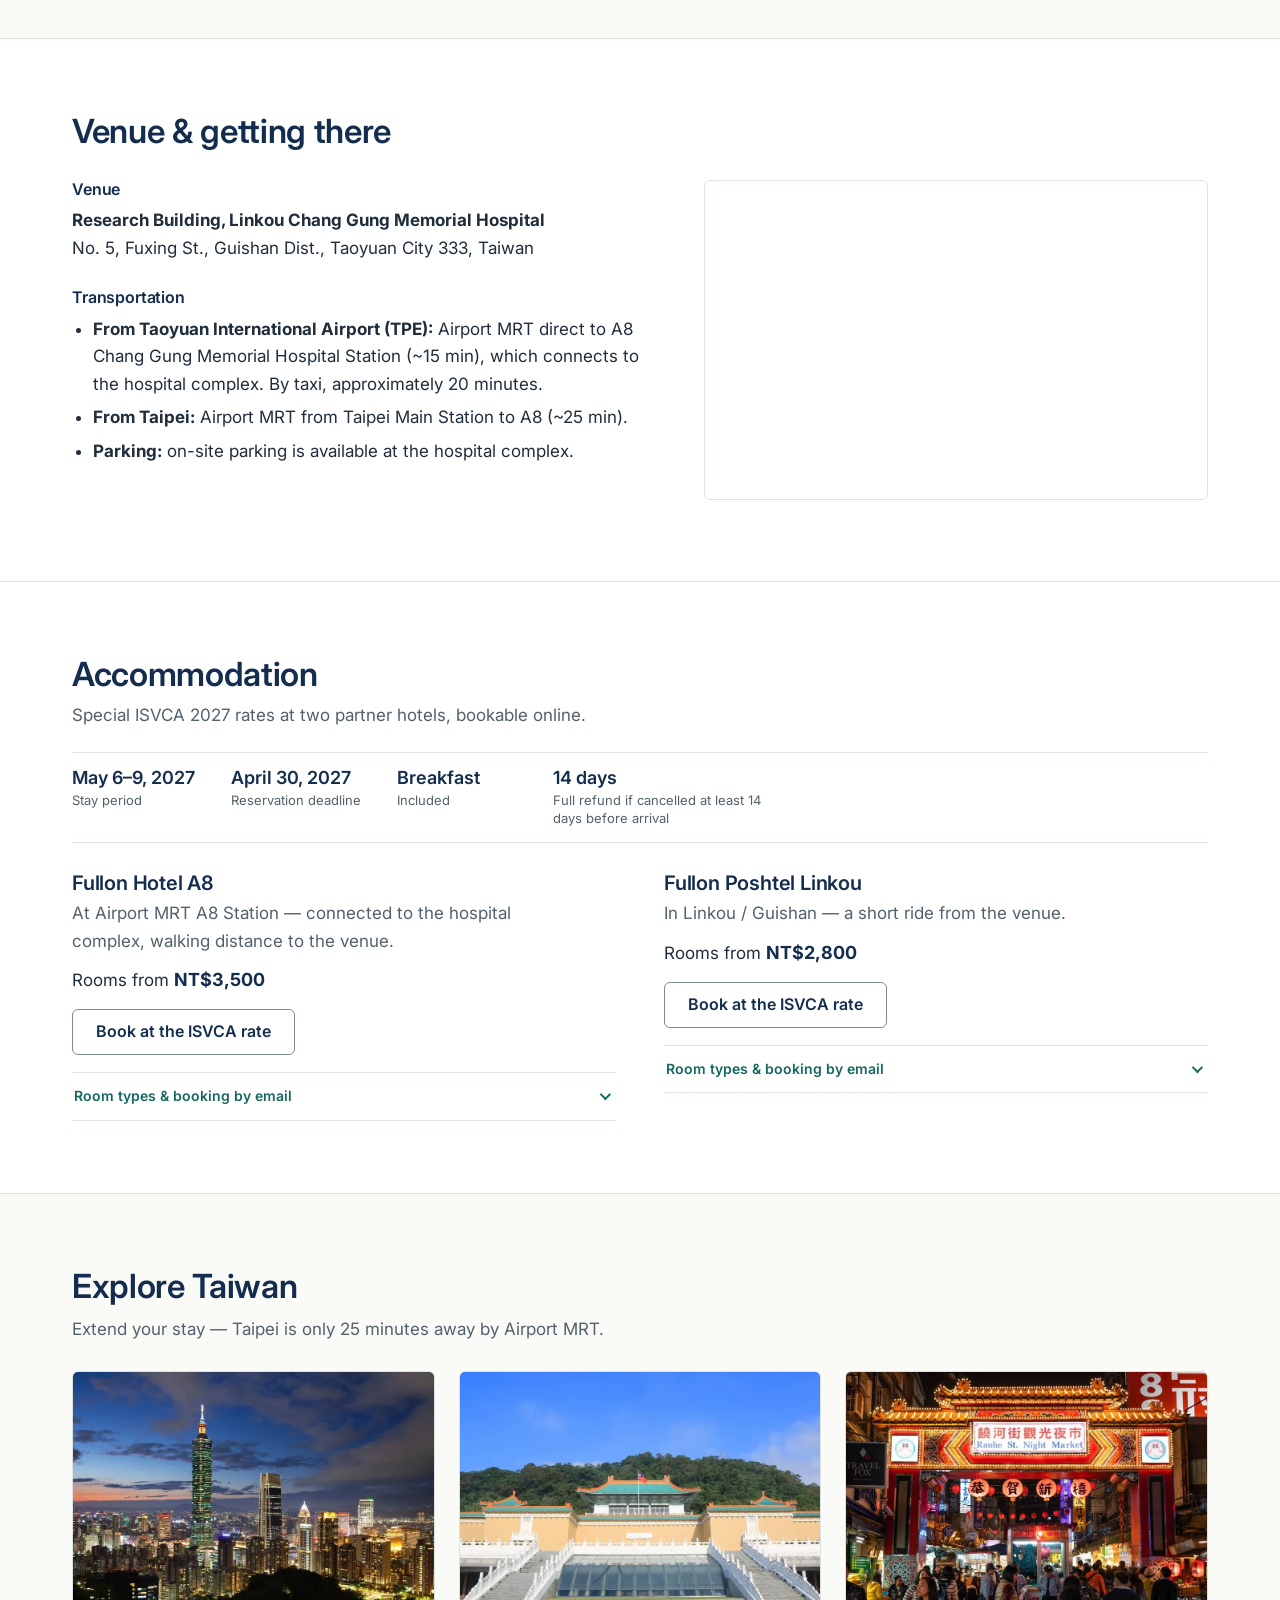
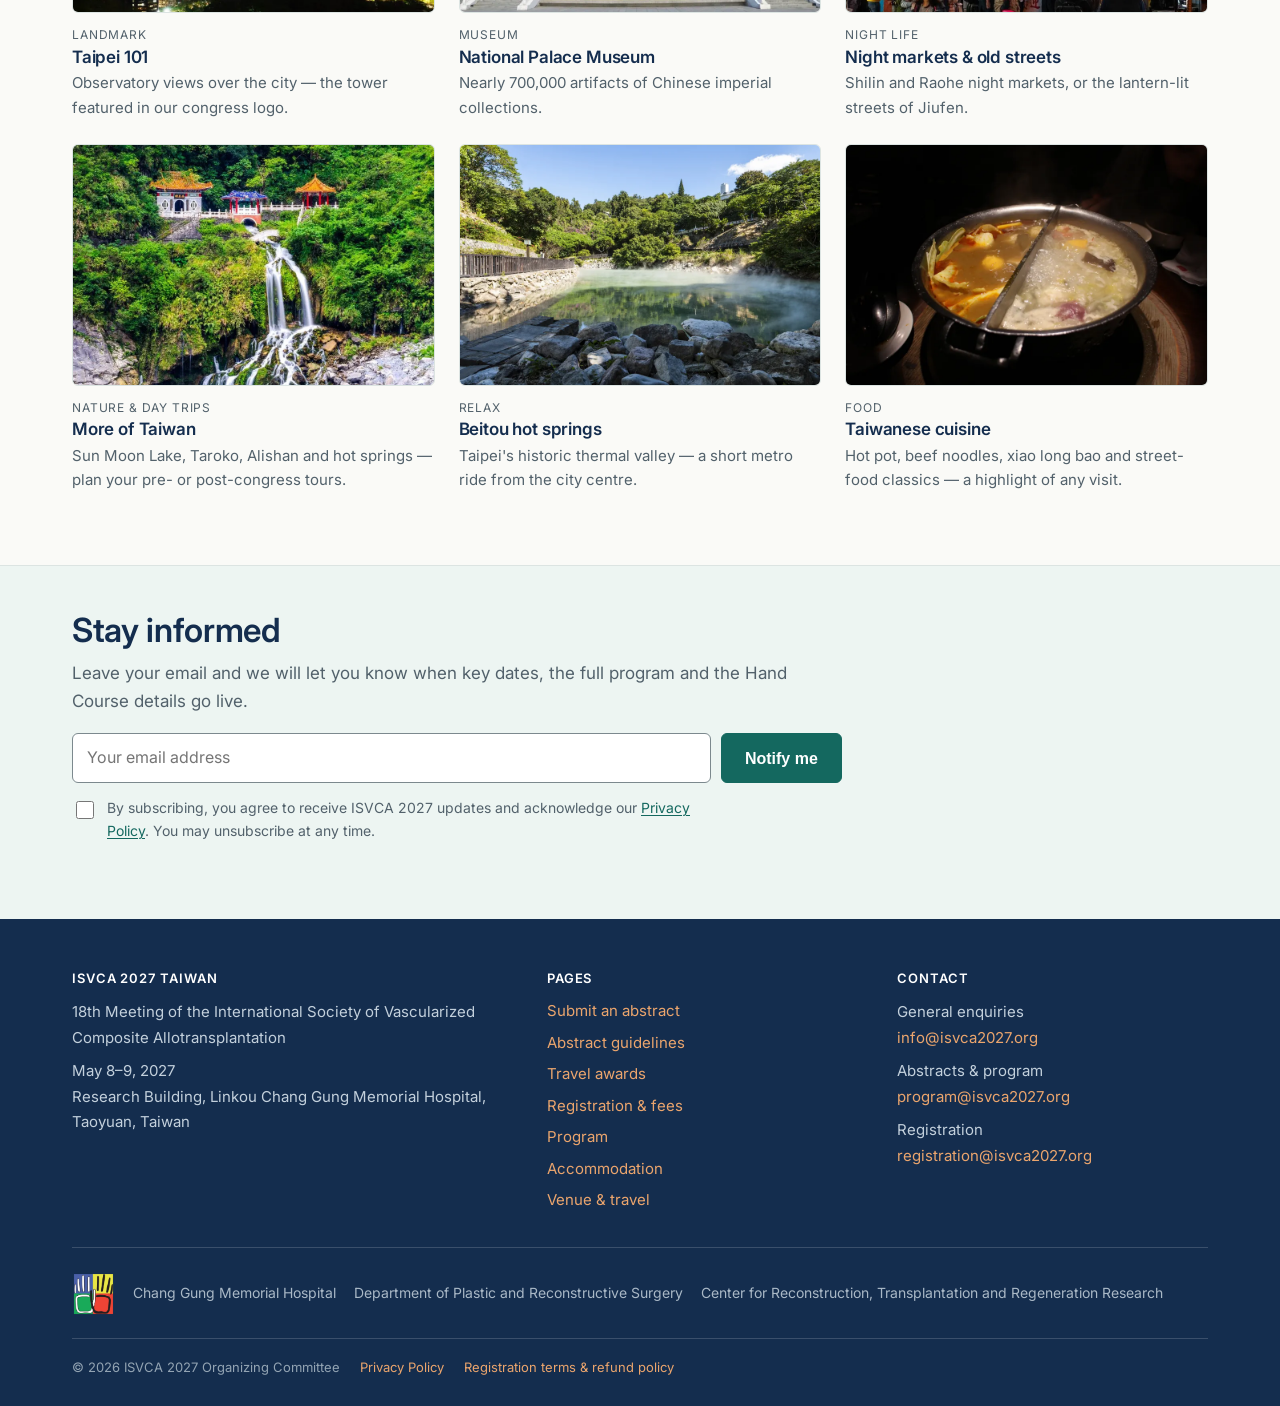
==== commit 5b4163d8: "Three travel awards by email; homepage reading layers - add Nakos Travel Award; award applications m" ====
--- a/index.html
+++ b/index.html
@@ -21,7 +21,7 @@
 <link rel="preconnect" href="https://fonts.googleapis.com">
 <link rel="preconnect" href="https://fonts.gstatic.com" crossorigin>
 <link rel="stylesheet" href="https://fonts.googleapis.com/css2?family=Inter:wght@400;500;600&display=swap">
-<link rel="stylesheet" href="assets/css/site.css?v=3">
+<link rel="stylesheet" href="assets/css/site.css?v=4">
 <script type="application/ld+json">
 {
   "@context":"https://schema.org","@type":"Event",
@@ -115,31 +115,32 @@
     <div class="wrap">
       <div class="cols-2-7-5">
         <div>
-          <div class="s-head">
+          <div class="s-head s-head--tight">
             <h2>The 18th ISVCA Meeting comes to Taiwan</h2>
           </div>
-          <div class="prose">
-            <p>Held every two years, the ISVCA Meeting is the principal global forum for vascularized composite
-              allotransplantation. In 2027 it comes to Taiwan for its 18th edition, convening surgeons, immunologists,
-              scientists and allied health professionals across hand, face and other composite tissue transplantation.</p>
-            <p>The meeting is hosted by Linkou Chang Gung Memorial Hospital, through its Department of Plastic and
-              Reconstructive Surgery and the Center for Reconstruction, Transplantation and Regeneration Research — a team
-              with a long-standing program in reconstructive transplantation. Alongside the global status of the field, the
-              program includes a dedicated session on <strong>VCA highlights in Asia</strong>.</p>
-            <p><a href="https://tts.org/isvca-about/isvca-mission-objectives" target="_blank" rel="noopener">Official ISVCA Society website</a></p>
-          </div>
+          <p class="lead">The principal global forum for vascularized composite allotransplantation, held every two
+            years, comes to Taiwan for its 18th edition.</p>
+          <p class="prose">Surgeons, immunologists, scientists and allied health professionals meet across hand, face and
+            other composite tissue transplantation &mdash; with a dedicated session on <strong>VCA highlights in Asia</strong>.</p>
+          <div class="hostline">
+            <p class="hostline__k">Hosted by</p>
+            <p class="hostline__v">Linkou Chang Gung Memorial Hospital &mdash; Department of Plastic and Reconstructive
+              Surgery and the Center for Reconstruction, Transplantation and Regeneration Research, a team with a
+              long-standing program in reconstructive transplantation.</p>
+          </div>
+          <p><a href="https://tts.org/isvca-about/isvca-mission-objectives" target="_blank" rel="noopener">Official ISVCA Society website</a></p>
         </div>
 
         <div>
-          <h3 style="font-size:1rem;margin-bottom:.6rem">Scientific themes</h3>
-          <dl class="datalist">
-            <div class="datalist__row"><dt class="datalist__term">Clinical status</dt><dd class="datalist__desc">Current world status of VCA — hand, face and beyond</dd></div>
-            <div class="datalist__row"><dt class="datalist__term">Immunology</dt><dd class="datalist__desc">Immunology and histopathology</dd></div>
-            <div class="datalist__row"><dt class="datalist__term">Research</dt><dd class="datalist__desc">Translational research</dd></div>
-            <div class="datalist__row"><dt class="datalist__term">Technology</dt><dd class="datalist__desc">Emerging technologies and therapies</dd></div>
-            <div class="datalist__row"><dt class="datalist__term">Outcomes</dt><dd class="datalist__desc">Psychosocial issues and functional assessment</dd></div>
-            <div class="datalist__row"><dt class="datalist__term">Policy</dt><dd class="datalist__desc">Medical management and global administrative aspects</dd></div>
-          </dl>
+          <h3 class="minihead">Scientific themes</h3>
+          <ul class="themes">
+            <li>Current world status of VCA &mdash; hand, face and beyond</li>
+            <li>Immunology and histopathology</li>
+            <li>Translational research</li>
+            <li>Emerging technologies and therapies</li>
+            <li>Psychosocial issues and functional assessment</li>
+            <li>Medical management and global administrative aspects</li>
+          </ul>
         </div>
       </div>
     </div>
@@ -148,101 +149,127 @@
   <!-- ============ NEWS ============ -->
   <section class="section section--white" id="news">
     <div class="wrap">
-      <div class="s-head"><h2>News &amp; announcements</h2></div>
+      <div class="s-head s-head--tight"><h2>News &amp; announcements</h2></div>
       <div class="newslist">
         <article class="newsitem">
           <p class="newsitem__date">August 2026</p>
           <div>
             <h3>Registration is now open</h3>
-            <p>Fees, categories and the cancellation policy are published, and online registration and payment are live.
-              Early-bird rates apply until February 15, 2027. <a href="registration.html">See fees</a></p>
+            <p>Online registration and payment are live; early-bird rates apply until February 15, 2027.
+              <a href="registration.html">See fees</a></p>
           </div>
         </article>
         <article class="newsitem">
           <p class="newsitem__date">August 2026</p>
           <div>
             <h3>Prof. L. Scott Levin confirmed</h3>
-            <p>Prof. L. Scott Levin (University of Pennsylvania) — who led the world's first bilateral hand transplant in a
-              child — has confirmed his attendance at ISVCA 2027 and the pre-congress Hand Course.
-              <a href="#faculty">See the faculty</a></p>
+            <p>Prof. Levin (University of Pennsylvania), who led the world&rsquo;s first bilateral hand transplant in a child,
+              will attend the congress and the pre-congress Hand Course. <a href="#faculty">See the faculty</a></p>
           </div>
         </article>
         <article class="newsitem">
           <p class="newsitem__date">July 2026</p>
           <div>
             <h3>Abstract submission is now open</h3>
-            <p>Abstracts are due November 30, 2026. Three travel awards of up to USD 1,000 are also open &mdash; one of
-              them does not require an abstract. <a href="submit-abstract.html">Submit an abstract</a> ·
-              <a href="abstract-guidelines.html">Guidelines</a> · <a href="awards.html">Travel awards</a></p>
+            <p>Abstracts are due November 30, 2026. Three travel awards are also open &mdash; one needs no abstract.
+              <a href="submit-abstract.html">Submit an abstract</a> · <a href="awards.html">Travel awards</a></p>
           </div>
         </article>
-        <article class="newsitem">
-          <p class="newsitem__date">July 2026</p>
-          <div>
-            <h3>Discounted hotel rooms released</h3>
-            <p>Special ISVCA 2027 rates are now bookable online at Fullon Hotel MRT A8 and Fullon Poshtel Linkou, with a
-              block of 55 rooms held for delegates. <a href="#hotels">Book your room</a></p>
-          </div>
-        </article>
-        <article class="newsitem">
-          <p class="newsitem__date">July 2026</p>
-          <div>
-            <h3>Preliminary program published</h3>
-            <p>The first edition of the scientific program is online, including a pre-congress Hand Course on May 6–7.
-              <a href="#program">See the program</a></p>
-          </div>
-        </article>
-      </div>
+      </div>
+      <details class="more">
+        <summary>Earlier announcements (2)</summary>
+        <div class="more__body newslist newslist--more">
+          <article class="newsitem">
+            <p class="newsitem__date">July 2026</p>
+            <div>
+              <h3>Discounted hotel rooms released</h3>
+              <p>Special ISVCA 2027 rates are bookable online at Fullon Hotel MRT A8 and Fullon Poshtel Linkou, with a
+                block of 55 rooms held for delegates. <a href="#hotels">Book your room</a></p>
+            </div>
+          </article>
+          <article class="newsitem">
+            <p class="newsitem__date">July 2026</p>
+            <div>
+              <h3>Preliminary program published</h3>
+              <p>The first edition of the scientific program is online, including a pre-congress Hand Course on May 6–7.
+                <a href="#program">See the program</a></p>
+            </div>
+          </article>
+        </div>
+      </details>
     </div>
   </section>
 
   <!-- ============ DATES ============ -->
   <section class="section section--teal" id="dates">
     <div class="wrap">
-      <div class="s-head">
+      <div class="s-head s-head--tight">
         <h2>Important dates</h2>
         <p class="lede">There will be no late-breaking abstract submissions.</p>
       </div>
-      <dl class="datalist">
-        <div class="datalist__row is-key">
-          <dt class="datalist__term">November 30, 2026<span class="m">23:59 US Eastern Time</span></dt>
-          <dd class="datalist__desc">Abstract submission deadline<span class="m">12:59 on December 1 in Taiwan</span></dd>
-        </div>
-        <div class="datalist__row">
-          <dt class="datalist__term">December 14, 2026</dt>
-          <dd class="datalist__desc">Final deadline for minor updates or withdrawal</dd>
-        </div>
-        <div class="datalist__row">
-          <dt class="datalist__term">Mid-January 2027</dt>
-          <dd class="datalist__desc">Abstract status notifications sent</dd>
-        </div>
-        <div class="datalist__row is-key">
-          <dt class="datalist__term">February 1, 2027</dt>
-          <dd class="datalist__desc">Presenting authors must complete registration and payment</dd>
-        </div>
-        <div class="datalist__row is-key">
-          <dt class="datalist__term">February 15, 2027</dt>
-          <dd class="datalist__desc">Early-bird registration deadline</dd>
-        </div>
-        <div class="datalist__row">
-          <dt class="datalist__term">April 15, 2027</dt>
-          <dd class="datalist__desc">Standard registration ends; late and on-site rates apply</dd>
-        </div>
-        <div class="datalist__row">
-          <dt class="datalist__term">May 1, 2027</dt>
-          <dd class="datalist__desc">Accepted abstracts released publicly</dd>
-        </div>
-        <div class="datalist__row">
-          <dt class="datalist__term">May 8–9, 2027</dt>
-          <dd class="datalist__desc">18th Meeting of the ISVCA</dd>
-        </div>
-      </dl>
-      <div class="callout callout--accent">
-        <p><span class="callout__title">Not received your notification?</span> If you have not received an email regarding
-          your abstract status by January 20, 2027, please contact
-          <a href="mailto:program@isvca2027.org">program@isvca2027.org</a>. Please note that inquiries received before
-          January 15, 2027 will not receive a response; inquiries after this date will receive a prompt reply.</p>
-      </div>
+      <ol class="milestones">
+        <li class="milestone is-key">
+          <p class="milestone__date">November 30, 2026</p>
+          <p class="milestone__what">Abstract and travel award deadline</p>
+          <p class="milestone__note">23:59 US Eastern Time &middot; 12:59 on December 1 in Taiwan</p>
+        </li>
+        <li class="milestone is-key">
+          <p class="milestone__date">February 1, 2027</p>
+          <p class="milestone__what">Presenting authors complete registration and payment</p>
+        </li>
+        <li class="milestone is-key">
+          <p class="milestone__date">February 15, 2027</p>
+          <p class="milestone__what">Early-bird registration ends</p>
+        </li>
+        <li class="milestone">
+          <p class="milestone__date">May 8–9, 2027</p>
+          <p class="milestone__what">18th Meeting of the ISVCA</p>
+        </li>
+      </ol>
+
+      <details class="more">
+        <summary>All key dates (8), including review and publication</summary>
+        <div class="more__body">
+          <dl class="datalist">
+            <div class="datalist__row is-key">
+              <dt class="datalist__term">November 30, 2026<span class="m">23:59 US Eastern Time</span></dt>
+              <dd class="datalist__desc">Abstract submission deadline<span class="m">12:59 on December 1 in Taiwan</span></dd>
+            </div>
+            <div class="datalist__row">
+              <dt class="datalist__term">December 14, 2026</dt>
+              <dd class="datalist__desc">Final deadline for minor updates or withdrawal</dd>
+            </div>
+            <div class="datalist__row">
+              <dt class="datalist__term">Mid-January 2027</dt>
+              <dd class="datalist__desc">Abstract status and travel award notifications sent</dd>
+            </div>
+            <div class="datalist__row is-key">
+              <dt class="datalist__term">February 1, 2027</dt>
+              <dd class="datalist__desc">Presenting authors must complete registration and payment</dd>
+            </div>
+            <div class="datalist__row is-key">
+              <dt class="datalist__term">February 15, 2027</dt>
+              <dd class="datalist__desc">Early-bird registration deadline</dd>
+            </div>
+            <div class="datalist__row">
+              <dt class="datalist__term">April 15, 2027</dt>
+              <dd class="datalist__desc">Standard registration ends; late and on-site rates apply</dd>
+            </div>
+            <div class="datalist__row">
+              <dt class="datalist__term">May 1, 2027</dt>
+              <dd class="datalist__desc">Accepted abstracts released publicly</dd>
+            </div>
+            <div class="datalist__row">
+              <dt class="datalist__term">May 8–9, 2027</dt>
+              <dd class="datalist__desc">18th Meeting of the ISVCA</dd>
+            </div>
+          </dl>
+          <p class="muted-note"><b>Not received your notification?</b> If you have not received an email regarding your
+            abstract status by January 20, 2027, please contact
+            <a href="mailto:program@isvca2027.org">program@isvca2027.org</a>. Inquiries received before January 15, 2027
+            will not receive a response; inquiries after this date will receive a prompt reply.</p>
+        </div>
+      </details>
     </div>
   </section>
 
@@ -317,55 +344,53 @@
   <!-- ============ ABSTRACTS ============ -->
   <section class="section section--blue" id="abstracts">
     <div class="wrap">
-      <div class="s-head">
+      <div class="s-head s-head--tight">
         <h2>Call for abstracts</h2>
-        <p class="lede">We aim to create a broad and balanced program and, above all, we encourage you to reserve your best
-          and most thoughtful work for this international meeting.</p>
-      </div>
-
-      <div class="cols-2-7-5">
-        <div>
-          <ol class="steps">
-            <li>
-              <div>
-                <h3>Prepare your abstract</h3>
-                <p><a href="ISVCA2027-Abstract-Template.docx" download>Download the official Word template</a>. Structure the
-                  body as Introduction, Methods, Results and Conclusions. Do not include the title, authors or affiliations in
-                  the document — review is blinded.</p>
-              </div>
-            </li>
-            <li>
-              <div>
-                <h3>Submit by November 30, 2026</h3>
-                <p>Abstracts must be in English. You may submit as many as you wish — one form per abstract. Every abstract is
-                  peer-reviewed for oral or poster presentation.</p>
-              </div>
-            </li>
-            <li>
-              <div>
-                <h3>Apply for a travel award &mdash; separately</h3>
-                <p>Travel awards are administered by ISVCA and applied for <b>by email</b>, not in the submission form.
-                  <a href="awards.html">Travel awards &amp; eligibility</a></p>
-              </div>
-            </li>
-            <li>
-              <div>
-                <h3>Register by February 1, 2027</h3>
-                <p>Notifications are sent mid-January. Only abstracts of presenting authors who have finalized registration and
-                  payment by February 1 will be scheduled.</p>
-              </div>
-            </li>
-          </ol>
-
-          <div class="hero__actions" style="margin-top:30px">
-            <a class="btn btn--primary" href="submit-abstract.html">Submit an abstract</a>
-            <a class="link-quiet" href="abstract-guidelines.html">Full guidelines &amp; policies →</a>
-          </div>
-          <p class="hero__note">Enquiries: <a href="mailto:program@isvca2027.org">program@isvca2027.org</a></p>
-        </div>
-
-        <div>
-          <h3 style="font-size:1rem;margin-bottom:.6rem">Specifications</h3>
+        <p class="lede">Reserve your best and most thoughtful work for this international meeting. Deadline
+          <b>November 30, 2026</b>.</p>
+      </div>
+
+      <ol class="steps steps--3">
+        <li>
+          <div>
+            <h3>Prepare</h3>
+            <p>Use the <a href="ISVCA2027-Abstract-Template.docx" download>official Word template</a>: Introduction,
+              Methods, Results, Conclusions. No title, authors or affiliations in the document &mdash; review is blinded.</p>
+          </div>
+        </li>
+        <li>
+          <div>
+            <h3>Submit by November 30, 2026</h3>
+            <p>In English, one form per abstract, as many as you wish. Every abstract is peer-reviewed for oral or poster
+              presentation.</p>
+          </div>
+        </li>
+        <li>
+          <div>
+            <h3>Notification &amp; registration</h3>
+            <p>Results in mid-January. Only abstracts whose presenting author has registered and paid by
+              <b>February 1, 2027</b> will be scheduled.</p>
+          </div>
+        </li>
+      </ol>
+
+      <div class="amount amount--abs" aria-label="Key abstract limits">
+        <div><b>100</b><small>characters, title</small></div>
+        <div><b>3,000</b><small>characters, body incl. spaces</small></div>
+        <div><b>2</b><small>figures, maximum</small></div>
+        <div><b>English</b><small>submission &amp; presentation</small></div>
+      </div>
+
+      <div class="hero__actions hero__actions--left">
+        <a class="btn btn--primary" href="submit-abstract.html">Submit an abstract</a>
+        <a class="link-quiet" href="abstract-guidelines.html">Read the full guidelines →</a>
+      </div>
+      <p class="hero__note">Travel awards are applied for separately, by email &mdash; see <a href="#awards">Travel awards</a>.
+        Enquiries: <a href="mailto:program@isvca2027.org">program@isvca2027.org</a></p>
+
+      <details class="more">
+        <summary>Abstract specifications &amp; publication</summary>
+        <div class="more__body">
           <dl class="speclist">
             <div class="speclist__row"><dt>100 characters</dt><dd>Maximum title length — no abbreviations in the title</dd></div>
             <div class="speclist__row"><dt>3,000 characters</dt><dd>Maximum body length, including spaces (approx. 400+ words)</dd></div>
@@ -374,68 +399,78 @@
             <div class="speclist__row"><dt>3 abbreviations</dt><dd>Maximum number of nonstandard abbreviations, defined at first use</dd></div>
             <div class="speclist__row"><dt>English only</dt><dd>Abstracts must be submitted, and all presentations delivered, in English</dd></div>
           </dl>
-          <div class="callout">
-            <p><span class="callout__title">Publication.</span> Accepted abstracts are expected to be published online in an
-              official meeting supplement. Publication details (including the journal) will be confirmed by the organizing
-              committee. Abstracts not accepted for presentation will not be published.</p>
-          </div>
-        </div>
-      </div>
+          <p class="muted-note"><b>Publication.</b> Accepted abstracts are expected to be published online in an official
+            meeting supplement. Publication details (including the journal) will be confirmed by the organizing committee.
+            Abstracts not accepted for presentation will not be published.</p>
+        </div>
+      </details>
     </div>
   </section>
 
   <!-- ============ AWARDS ============ -->
   <section class="section" id="awards">
     <div class="wrap">
-      <div class="s-head">
+      <div class="s-head s-head--tight">
         <h2>Travel awards</h2>
-        <p class="lede">Three awards help offset the cost of attending ISVCA 2027 in person. All are administered by
-          ISVCA and applied for by email. Application deadline: November 30, 2026.</p>
+        <p class="lede">Three awards of up to USD 1,000 for trainees, allied health professionals and residents of
+          emerging economy countries. Apply <b>by email</b> by <b>November 30, 2026</b>.</p>
       </div>
 
       <div class="awards awards--3">
         <div class="award">
           <p class="award__org">ISVCA</p>
           <h3>ISVCA Biannual Congress Scientific Award</h3>
-          <p class="award__amount">Up to USD 1,000 per awardee · maximum 5 awards</p>
-          <p>Awarded on the scientific merit of a submitted abstract. Applicants must be an <strong>ISVCA member</strong>,
-            submit an abstract as presenting author, and be a trainee, AHP or resident of an emerging economy country.
-            Final selection is approved by ISVCA.</p>
-          <p>Recipients must attend the meeting to receive the award; if an awardee is selected but does not attend,
-            the monies of the award will be forfeited.</p>
+          <p class="award__amount">Up to USD 1,000 · maximum 5 awards</p>
+          <p class="award__req">Abstract required, as presenting author · ISVCA members</p>
         </div>
         <div class="award">
           <p class="award__org">TTS</p>
           <h3>TTS ISVCA Congress Scientific Award</h3>
-          <p class="award__amount">Up to USD 1,000 per awardee · maximum 5 awards per Congress</p>
-          <p>Designed to help offset expenses incurred to attend the Congress in person, awarded on scientific merit.
-            Applicants must be a <strong>TTS member</strong> and meet the same eligibility criteria. Final selection is
-            approved by TTS.</p>
+          <p class="award__amount">Up to USD 1,000 · maximum 5 awards per Congress</p>
+          <p class="award__req">Abstract required, as presenting author · TTS members</p>
         </div>
         <div class="award">
           <p class="award__org">Nakos family</p>
           <h3>Nakos Travel Award</h3>
-          <p class="award__amount">USD 1,000 per awardee · <strong>no abstract required</strong></p>
-          <p>Funded by the generous support of the Nakos family. Open to trainees, AHPs and residents of emerging economy
-            countries who are <strong>ISVCA members</strong>, whether or not they are submitting an abstract. Recipients
-            must attend the award presentation session in person.</p>
-        </div>
-      </div>
-
-      <div class="callout callout--accent">
-        <p style="margin-bottom:0"><span class="callout__title">Applications are made by email, not in the abstract form.</span>
-          Send a short statement on the intended use of the grant, your CV and a supporting letter (if required) to
-          <a href="mailto:ISVCATravelAwards@gmail.com">ISVCATravelAwards@gmail.com</a> by <b>November 30, 2026</b>.
-          You may apply for one, two or three categories in the same application, but only one grant is given per applicant.</p>
-      </div>
-      <div class="callout callout--green">
-        <p>Award notifications are sent in <b>mid-January 2027</b>, in any case before the early-bird deadline of
-          February 15, 2027.</p>
-        <p style="margin-bottom:0">Recipients of the <b>two Congress Scientific Awards</b> receive complimentary
-          registration, so please wait for the notification before registering. The <b>Nakos Travel Award does not include
-          complimentary registration</b> — recipients register as normal and may use the grant towards the fee.
-          <a class="link-quiet" href="awards.html">Full eligibility &amp; how to apply →</a></p>
-      </div>
+          <p class="award__amount">USD 1,000</p>
+          <p class="award__req"><strong>No abstract required</strong> · ISVCA members</p>
+        </div>
+      </div>
+
+      <p class="award__how">Send a short statement on the intended use of the grant, your CV and a supporting letter
+        (if required) to <a href="mailto:ISVCATravelAwards@gmail.com">ISVCATravelAwards@gmail.com</a>. One application
+        may cover all three; only one grant is given per applicant.</p>
+      <p class="award__how">Notifications in <b>mid-January 2027</b>, before the early-bird deadline. Recipients of the
+        two Congress Scientific Awards receive complimentary registration, so wait before registering; the Nakos award
+        does not include it.</p>
+
+      <div class="hero__actions hero__actions--left">
+        <a class="btn btn--secondary" href="awards.html#apply">How to apply</a>
+        <a class="link-quiet" href="awards.html">Full award details →</a>
+      </div>
+
+      <details class="more">
+        <summary>Award eligibility &amp; conditions</summary>
+        <div class="more__body prose">
+          <ul>
+            <li>All three awards are for trainees (within two years of completing training and/or fellowship), allied
+              health professionals, or residents of an emerging economy country, and require society membership initiated
+              before the abstract submission closure date.</li>
+            <li>Trainees must include a supporting letter signed by their Training Program Director. Candidates will not
+              be considered without it.</li>
+            <li>Recipients must attend the designated award presentation session in person. For the two Congress
+              Scientific Awards, the applicant must be the presenting author.</li>
+            <li><b>ISVCA Biannual Congress Scientific Award:</b> recipients must attend the meeting to receive the award;
+              if an awardee is selected but does not attend, the monies of the award will be forfeited. Final selection is
+              approved by ISVCA.</li>
+            <li><b>TTS ISVCA Congress Scientific Award:</b> awarded on scientific merit; every effort will be made to give
+              at least one award to an applicant from each of the six TTS geographic regions. Final selection is approved
+              by TTS.</li>
+            <li><b>Nakos Travel Award:</b> funded by the generous support of the Nakos family. Recipients register and pay
+              in the normal way and may use the grant towards the fee.</li>
+          </ul>
+        </div>
+      </details>
     </div>
   </section>
 
@@ -529,62 +564,51 @@
   <!-- ============ REGISTRATION ============ -->
   <section class="section" id="registration">
     <div class="wrap">
-      <div class="s-head">
+      <div class="s-head s-head--tight">
         <h2>Registration</h2>
-        <p class="lede">Registration is open. All fees are quoted in New Taiwan Dollars (TWD, NT$) and depend on your
-          category and the date registration is completed.</p>
-      </div>
-
-      <div>
-        <p class="tablewrap__hint">Scroll the table sideways to see standard and late rates.</p>
-        <div class="tablewrap" tabindex="0" role="region" aria-label="Registration fees by category and date">
-          <table class="feetable">
-            <caption class="sr-only">ISVCA 2027 registration fees in New Taiwan Dollars</caption>
-            <thead>
-              <tr>
-                <th scope="col">Category</th>
-                <th scope="col" class="is-early">Early-bird<span>by Feb 15, 2027</span></th>
-                <th scope="col">Standard<span>Feb 16 – Apr 15, 2027</span></th>
-                <th scope="col">Late or on-site<span>from Apr 16, 2027</span></th>
-              </tr>
-            </thead>
-            <tbody>
-              <tr><th scope="rowgroup" colspan="4">Members of ISVCA, TTS, TSSH, TSPS or TSRM</th></tr>
-              <tr><th scope="row">Regular</th><td class="num is-early">15,000</td><td class="num">18,000</td><td class="num">21,000</td></tr>
-              <tr><th scope="row">Trainee / AHP / LMIC Regular</th><td class="num is-early">9,000</td><td class="num">12,000</td><td class="num">15,000</td></tr>
-              <tr><th scope="row">LMIC Trainee / AHP</th><td class="num is-early">3,000</td><td class="num">6,000</td><td class="num">9,000</td></tr>
-              <tr><th scope="rowgroup" colspan="4">Non-members</th></tr>
-              <tr><th scope="row">Regular</th><td class="num is-early">21,000</td><td class="num">24,000</td><td class="num">27,000</td></tr>
-              <tr><th scope="row">Trainee / AHP / LMIC Regular</th><td class="num is-early">12,000</td><td class="num">15,000</td><td class="num">18,000</td></tr>
-              <tr><th scope="row">LMIC Trainee / AHP</th><td class="num is-early">3,000</td><td class="num">6,000</td><td class="num">9,000</td></tr>
-            </tbody>
-          </table>
-        </div>
-        <p class="hero__note">All amounts in TWD (NT$). See the <a href="registration.html">registration page</a> for category
-          definitions, eligibility verification and the cancellation policy.</p>
-      </div>
-
-      <div class="cols-2" style="margin-top:34px">
-        <div class="callout callout--accent">
-          <p><span class="callout__title">Congress Banquet — optional, not included.</span> 18:00–21:00 on May 8, 2027.
-            NT$3,000 per person; extra tickets NT$3,000 each, subject to availability.</p>
-        </div>
-        <div class="callout callout--green">
-          <p><span class="callout__title">Member rates</span> are available to current members of ISVCA, TTS, TSPS, TSSH or
-            TSRM. Proof of membership — and of Trainee/AHP or LMIC status where claimed — must be emailed to
-            <a href="mailto:info@isvca2027.org">info@isvca2027.org</a> after you complete online registration and payment.</p>
-        </div>
-      </div>
-
-      <div class="callout">
-        <p><span class="callout__title">Presenting authors.</span> Registration and payment must be completed by February 1,
-          2027. Only abstracts of presenting authors who have finalized registration and payment by this date will be
-          scheduled for presentation.</p>
-      </div>
-
-      <div class="hero__actions" style="margin-top:26px">
+        <p class="lede">Registration is open. Fees are in New Taiwan Dollars (NT$) and depend on your category and when
+          you register.</p>
+      </div>
+
+      <p class="tablewrap__hint">Scroll the table sideways to see standard and late rates.</p>
+      <div class="tablewrap" tabindex="0" role="region" aria-label="Registration fees by category and date">
+        <table class="feetable">
+          <caption class="sr-only">ISVCA 2027 registration fees in New Taiwan Dollars</caption>
+          <thead>
+            <tr>
+              <th scope="col">Category</th>
+              <th scope="col" class="is-early">Early-bird<span>by Feb 15, 2027</span></th>
+              <th scope="col">Standard<span>Feb 16 – Apr 15, 2027</span></th>
+              <th scope="col">Late or on-site<span>from Apr 16, 2027</span></th>
+            </tr>
+          </thead>
+          <tbody>
+            <tr><th scope="rowgroup" colspan="4">Members of ISVCA, TTS, TSSH, TSPS or TSRM</th></tr>
+            <tr><th scope="row">Regular</th><td class="num is-early">15,000</td><td class="num">18,000</td><td class="num">21,000</td></tr>
+            <tr><th scope="row">Trainee / AHP / LMIC Regular</th><td class="num is-early">9,000</td><td class="num">12,000</td><td class="num">15,000</td></tr>
+            <tr><th scope="row">LMIC Trainee / AHP</th><td class="num is-early">3,000</td><td class="num">6,000</td><td class="num">9,000</td></tr>
+            <tr><th scope="rowgroup" colspan="4">Non-members</th></tr>
+            <tr><th scope="row">Regular</th><td class="num is-early">21,000</td><td class="num">24,000</td><td class="num">27,000</td></tr>
+            <tr><th scope="row">Trainee / AHP / LMIC Regular</th><td class="num is-early">12,000</td><td class="num">15,000</td><td class="num">18,000</td></tr>
+            <tr><th scope="row">LMIC Trainee / AHP</th><td class="num is-early">3,000</td><td class="num">6,000</td><td class="num">9,000</td></tr>
+          </tbody>
+        </table>
+      </div>
+      <p class="muted-note">All amounts in TWD (NT$).</p>
+
+      <ul class="keypoints">
+        <li><b>Presenting authors</b> must register and pay by <b>February 1, 2027</b>; only their abstracts will be
+          scheduled.</li>
+        <li><b>Member rates</b> apply to current members of ISVCA, TTS, TSPS, TSSH or TSRM. Email proof of membership
+          &mdash; and of Trainee/AHP or LMIC status where claimed &mdash; to
+          <a href="mailto:info@isvca2027.org">info@isvca2027.org</a> after registering.</li>
+        <li><b>Congress Banquet</b> (May 8, 18:00–21:00) is optional and not included: NT$3,000 per person; extra tickets
+          NT$3,000 each, subject to availability.</li>
+      </ul>
+
+      <div class="hero__actions hero__actions--left">
         <a class="btn btn--primary" href="https://payment.cgprstw.org/13" target="_blank" rel="noopener">Register &amp; pay online</a>
-        <a class="link-quiet" href="registration.html">Full fees, policy &amp; refund terms →</a>
+        <a class="link-quiet" href="registration.html">Categories, eligibility &amp; refund policy →</a>
       </div>
       <p class="hero__note">Enquiries: <a href="mailto:registration@isvca2027.org">registration@isvca2027.org</a></p>
     </div>
@@ -619,56 +643,72 @@
   <!-- ============ HOTELS ============ -->
   <section class="section section--white" id="hotels">
     <div class="wrap">
-      <div class="s-head">
+      <div class="s-head s-head--tight">
         <h2>Accommodation</h2>
-        <p class="lede">Special ISVCA 2027 rates at two partner hotels, bookable online. Stay period May 6–9, 2027 ·
-          reservation deadline 30 April 2027 · breakfast included · full refund if cancelled at least 14 days before arrival.</p>
-      </div>
-      <div class="cols-2">
-        <div class="panel">
+        <p class="lede">Special ISVCA 2027 rates at two partner hotels, bookable online.</p>
+      </div>
+      <ul class="keyfacts">
+        <li><b>May 6–9, 2027</b><span>Stay period</span></li>
+        <li><b>April 30, 2027</b><span>Reservation deadline</span></li>
+        <li><b>Breakfast</b><span>Included</span></li>
+        <li><b>14 days</b><span>Full refund if cancelled at least 14 days before arrival</span></li>
+      </ul>
+
+      <div class="hotels">
+        <div class="hotel">
           <h3>Fullon Hotel A8</h3>
-          <p style="color:var(--muted);font-size:.9375rem">At Airport MRT A8 Station — connected to the hospital complex,
-            walking distance to the venue.</p>
-          <dl class="datalist" style="margin:14px 0 10px">
-            <div class="datalist__row datalist__row--price">
-              <dt class="datalist__term" style="font-weight:400;color:var(--ink)">Superior Single <small>incl. 1 breakfast</small></dt>
-              <dd class="datalist__desc" style="font-weight:600;color:var(--navy);white-space:nowrap">NT$3,500</dd>
-            </div>
-            <div class="datalist__row datalist__row--price">
-              <dt class="datalist__term" style="font-weight:400;color:var(--ink)">Superior Room <small>incl. 1–2 breakfast</small></dt>
-              <dd class="datalist__desc" style="font-weight:600;color:var(--navy);white-space:nowrap">NT$3,900</dd>
-            </div>
-          </dl>
-          <p style="color:var(--muted);font-size:.875rem">Free gym &amp; hot-spring sauna · Check-in 15:00 / out 11:00</p>
+          <p class="hotel__where">At Airport MRT A8 Station &mdash; connected to the hospital complex, walking distance to
+            the venue.</p>
+          <p class="hotel__from">Rooms from <b>NT$3,500</b></p>
           <p><a class="btn btn--secondary" href="https://hotel.gobooking.com.tw/en/FULLON-H-TYA8/Packages/Details/2027%20ISVCA" target="_blank" rel="noopener">Book at the ISVCA rate</a></p>
-          <p style="font-size:.875rem;color:var(--muted);margin-bottom:0">Or
-            <a href="booking-fullon-a8.pdf" target="_blank" rel="noopener">download the booking form (PDF)</a> and email it to
-            <a href="mailto:LKA8@fullon-hotels.com.tw">LKA8@fullon-hotels.com.tw</a></p>
-        </div>
-
-        <div class="panel">
+          <details class="more more--compact">
+            <summary>Room types &amp; booking by email</summary>
+            <div class="more__body">
+              <dl class="datalist">
+                <div class="datalist__row datalist__row--price">
+                  <dt class="datalist__term" style="font-weight:400;color:var(--ink)">Superior Single <small>incl. 1 breakfast</small></dt>
+                  <dd class="datalist__desc" style="font-weight:600;color:var(--navy);white-space:nowrap">NT$3,500</dd>
+                </div>
+                <div class="datalist__row datalist__row--price">
+                  <dt class="datalist__term" style="font-weight:400;color:var(--ink)">Superior Room <small>incl. 1–2 breakfast</small></dt>
+                  <dd class="datalist__desc" style="font-weight:600;color:var(--navy);white-space:nowrap">NT$3,900</dd>
+                </div>
+              </dl>
+              <p class="muted-note">Free gym &amp; hot-spring sauna · Check-in 15:00 / out 11:00</p>
+              <p class="muted-note">Or <a href="booking-fullon-a8.pdf" target="_blank" rel="noopener">download the booking
+                form (PDF)</a> and email it to <a href="mailto:LKA8@fullon-hotels.com.tw">LKA8@fullon-hotels.com.tw</a></p>
+            </div>
+          </details>
+        </div>
+
+        <div class="hotel">
           <h3>Fullon Poshtel Linkou</h3>
-          <p style="color:var(--muted);font-size:.9375rem">In Linkou / Guishan — a short ride from the venue.</p>
-          <dl class="datalist" style="margin:14px 0 10px">
-            <div class="datalist__row datalist__row--price">
-              <dt class="datalist__term" style="font-weight:400;color:var(--ink)">Standard Room</dt>
-              <dd class="datalist__desc" style="font-weight:600;color:var(--navy);white-space:nowrap">NT$2,800</dd>
-            </div>
-            <div class="datalist__row datalist__row--price">
-              <dt class="datalist__term" style="font-weight:400;color:var(--ink)">Superior Room</dt>
-              <dd class="datalist__desc" style="font-weight:600;color:var(--navy);white-space:nowrap">NT$3,000</dd>
-            </div>
-            <div class="datalist__row datalist__row--price">
-              <dt class="datalist__term" style="font-weight:400;color:var(--ink)">Family Room (4)</dt>
-              <dd class="datalist__desc" style="font-weight:600;color:var(--navy);white-space:nowrap">NT$4,300</dd>
-            </div>
-          </dl>
-          <p style="color:var(--muted);font-size:.875rem">Incl. breakfast · Free Wi-Fi, parking, gym &amp; sauna ·
-            Check-in 16:00 / out 11:00</p>
+          <p class="hotel__where">In Linkou / Guishan &mdash; a short ride from the venue.</p>
+          <p class="hotel__from">Rooms from <b>NT$2,800</b></p>
           <p><a class="btn btn--secondary" href="https://hotel.gobooking.com.tw/en/FULLON-P-LK/Packages/Details/cd6dccfe-ec07-463a-8d1d-fbfcb24ed775" target="_blank" rel="noopener">Book at the ISVCA rate</a></p>
-          <p style="font-size:.875rem;color:var(--muted);margin-bottom:0">Or
-            <a href="booking-fullon-poshtel-linkou.pdf" target="_blank" rel="noopener">download the booking form (PDF)</a> and
-            email it to <a href="mailto:fullonlka8@fullon-hotels.com.tw">fullonlka8@fullon-hotels.com.tw</a></p>
+          <details class="more more--compact">
+            <summary>Room types &amp; booking by email</summary>
+            <div class="more__body">
+              <dl class="datalist">
+                <div class="datalist__row datalist__row--price">
+                  <dt class="datalist__term" style="font-weight:400;color:var(--ink)">Standard Room</dt>
+                  <dd class="datalist__desc" style="font-weight:600;color:var(--navy);white-space:nowrap">NT$2,800</dd>
+                </div>
+                <div class="datalist__row datalist__row--price">
+                  <dt class="datalist__term" style="font-weight:400;color:var(--ink)">Superior Room</dt>
+                  <dd class="datalist__desc" style="font-weight:600;color:var(--navy);white-space:nowrap">NT$3,000</dd>
+                </div>
+                <div class="datalist__row datalist__row--price">
+                  <dt class="datalist__term" style="font-weight:400;color:var(--ink)">Family Room (4)</dt>
+                  <dd class="datalist__desc" style="font-weight:600;color:var(--navy);white-space:nowrap">NT$4,300</dd>
+                </div>
+              </dl>
+              <p class="muted-note">Incl. breakfast · Free Wi-Fi, parking, gym &amp; sauna · Check-in 16:00 / out 11:00</p>
+              <p class="muted-note">Or <a href="booking-fullon-poshtel-linkou.pdf" target="_blank" rel="noopener">download the
+                booking form (PDF)</a> and email it to
+                <a href="mailto:fullonlka8@fullon-hotels.com.tw">fullonlka8@fullon-hotels.com.tw</a></p>
+            </div>
+          </details>
         </div>
       </div>
     </div>
@@ -789,6 +829,6 @@
   </div>
 </footer>
 
-<script src="assets/js/site.js?v=3" defer></script>
+<script src="assets/js/site.js?v=4" defer></script>
 </body>
 </html>
--- a/assets/css/site.css
+++ b/assets/css/site.css
@@ -604,3 +604,115 @@
   dl.struct dd{border-top:none;padding-top:2px}
 }
 .refundtable td:last-child{text-align:right;white-space:nowrap;font-weight:600;color:var(--navy)}
+
+/* ==========================================================================
+   Reading layers — overview first, detail on request
+   ========================================================================== */
+
+/* heading sits close to its own content; sections stay apart */
+.s-head--tight{margin-bottom:22px}
+.s-head--tight .lede{margin-top:.5rem}
+.minihead{font-size:.8125rem;font-weight:600;letter-spacing:.07em;text-transform:uppercase;
+  color:var(--text-secondary);margin:0 0 .5rem}
+
+/* lead paragraph: one sentence, larger, the thing to remember */
+.lead{font-size:clamp(1.1875rem,1.7vw,1.375rem);line-height:1.5;color:var(--brand-navy);
+  max-width:42ch;margin:0 0 1rem;font-weight:500;letter-spacing:-.005em}
+
+/* host line */
+.hostline{margin:22px 0 18px;padding-top:14px;border-top:1px solid var(--rule);max-width:var(--measure)}
+.hostline__k{margin:0 0 .25rem;font-size:.75rem;font-weight:600;letter-spacing:.07em;text-transform:uppercase;
+  color:var(--text-secondary)}
+.hostline__v{margin:0;color:var(--text-primary);font-size:.9375rem;line-height:1.55}
+
+/* scientific themes: a plain ruled list */
+.themes{list-style:none;margin:0;padding:0;border-top:1px solid var(--rule)}
+.themes li{margin:0;padding:11px 0;border-bottom:1px solid var(--rule);line-height:1.45}
+
+/* ---------- Disclosure: specific label, 48px target, native & searchable */
+.more{margin-top:20px;border-top:1px solid var(--rule);border-bottom:1px solid var(--rule)}
+.more > summary{display:flex;align-items:center;justify-content:space-between;gap:14px;
+  min-height:48px;padding:12px 2px;cursor:pointer;list-style:none;
+  font-weight:600;font-size:.9375rem;color:var(--brand-teal)}
+.more > summary::-webkit-details-marker{display:none}
+.more > summary::after{content:"";flex:0 0 auto;width:8px;height:8px;margin-right:6px;
+  border-right:2px solid currentColor;border-bottom:2px solid currentColor;
+  transform:rotate(45deg) translateY(-2px);transition:transform var(--t) ease}
+.more[open] > summary::after{transform:rotate(-135deg) translateY(-2px)}
+.more > summary:hover{color:var(--brand-teal-hover)}
+.more > summary:focus-visible{outline:3px solid var(--focus-ring);outline-offset:2px}
+.more__body{padding:2px 0 18px}
+.more__body > :last-child{margin-bottom:0}
+.more__body .datalist{border-top:none}
+.more--compact{margin-top:14px}
+.more--compact > summary{font-size:.875rem;min-height:44px}
+.newslist--more{border-top:none}
+
+/* ---------- Milestones: the four dates that decide things -------------- */
+.milestones{list-style:none;margin:0;padding:0;display:grid;
+  grid-template-columns:repeat(4,minmax(0,1fr));gap:0;border-top:2px solid var(--brand-navy)}
+.milestone{margin:0;padding:16px 20px 18px 0}
+.milestone + .milestone{padding-left:20px;border-left:1px solid var(--rule)}
+.milestone__date{margin:0;font-size:1.1875rem;font-weight:600;color:var(--brand-navy);line-height:1.25}
+.milestone.is-key .milestone__date{color:var(--accent-warm-text)}
+.milestone__what{margin:.35rem 0 0;color:var(--text-primary);line-height:1.45}
+.milestone__note{margin:.3rem 0 0;font-size:.8125rem;color:var(--text-secondary);line-height:1.4}
+@media (max-width:900px){
+  .milestones{grid-template-columns:repeat(2,minmax(0,1fr))}
+  .milestone:nth-child(3){padding-left:0;border-left:none}
+  .milestone:nth-child(n+3){border-top:1px solid var(--rule)}
+}
+@media (max-width:560px){
+  .milestones{grid-template-columns:minmax(0,1fr)}
+  .milestone,.milestone + .milestone{padding:14px 0;border-left:none}
+  .milestone + .milestone{border-top:1px solid var(--rule)}
+}
+
+/* ---------- Abstracts: three steps side by side, key limits as figures -- */
+.steps--3{display:grid;grid-template-columns:repeat(3,minmax(0,1fr));gap:0 32px;border-top:none}
+.steps--3 li{grid-template-columns:32px minmax(0,1fr);gap:0 12px;border-top:1px solid var(--rule);border-bottom:none;padding:16px 0 4px}
+@media (max-width:860px){
+  .steps--3{grid-template-columns:minmax(0,1fr)}
+  .steps--3 li{padding:14px 0}
+  .steps--3 li:last-child{border-bottom:1px solid var(--rule)}
+}
+.amount--abs{margin:24px 0 26px}
+.amount--abs b{font-size:1.25rem}
+.hero__actions--left{justify-content:flex-start;margin-top:4px}
+@media (max-width:760px){
+  .hero__actions--left{flex-direction:row;flex-wrap:wrap}
+  .hero__actions--left .btn{flex:0 1 auto;width:auto}
+}
+
+/* ---------- Awards: one line of requirement under each amount ---------- */
+.award__req{margin:0;color:var(--text-primary);font-size:.9375rem;line-height:1.5}
+.award__how{max-width:var(--measure);margin:20px 0 0;color:var(--text-primary)}
+.award__how + .award__how{margin-top:10px}
+#awards .hero__actions{margin-top:22px}
+
+/* ---------- Registration key points ----------------------------------- */
+.keypoints{list-style:none;margin:26px 0 24px;padding:0;max-width:var(--measure);border-top:1px solid var(--rule)}
+.keypoints li{margin:0;padding:12px 0;border-bottom:1px solid var(--rule);line-height:1.55}
+
+/* ---------- Hotels: facts row, then two calm columns ------------------ */
+.keyfacts{list-style:none;margin:0 0 28px;padding:14px 0;display:flex;flex-wrap:wrap;gap:12px 36px;
+  border-top:1px solid var(--rule);border-bottom:1px solid var(--rule)}
+.keyfacts li{margin:0;display:flex;flex-direction:column;min-width:120px;max-width:240px}
+.keyfacts b{font-size:1.125rem;font-weight:600;color:var(--brand-navy);line-height:1.25}
+.keyfacts span{font-size:.8125rem;color:var(--text-secondary);line-height:1.4;margin-top:2px}
+.hotels{display:grid;grid-template-columns:repeat(2,minmax(0,1fr));gap:0 48px}
+.hotel h3{font-size:1.25rem;margin:0 0 .35rem}
+.hotel__where{margin:0 0 .6rem;color:var(--text-secondary);max-width:46ch}
+.hotel__from{margin:0 0 .9rem;color:var(--text-primary)}
+.hotel__from b{font-size:1.125rem;color:var(--brand-navy)}
+@media (max-width:760px){
+  .hotels{grid-template-columns:minmax(0,1fr);gap:32px}
+  .keyfacts{gap:12px 24px}
+  .keyfacts li{min-width:calc(50% - 12px);max-width:none}
+}
+.hero__actions--left{align-items:center}
+.hero__actions--left .link-quiet{align-self:center}
+/* 761–1000px: two Congress Scientific Awards side by side, Nakos across the row */
+@media (min-width:761px) and (max-width:1000px){
+  .awards--3 .award:nth-child(3){grid-column:1 / -1;padding-left:0;border-left:none;border-top:1px solid var(--rule)}
+}
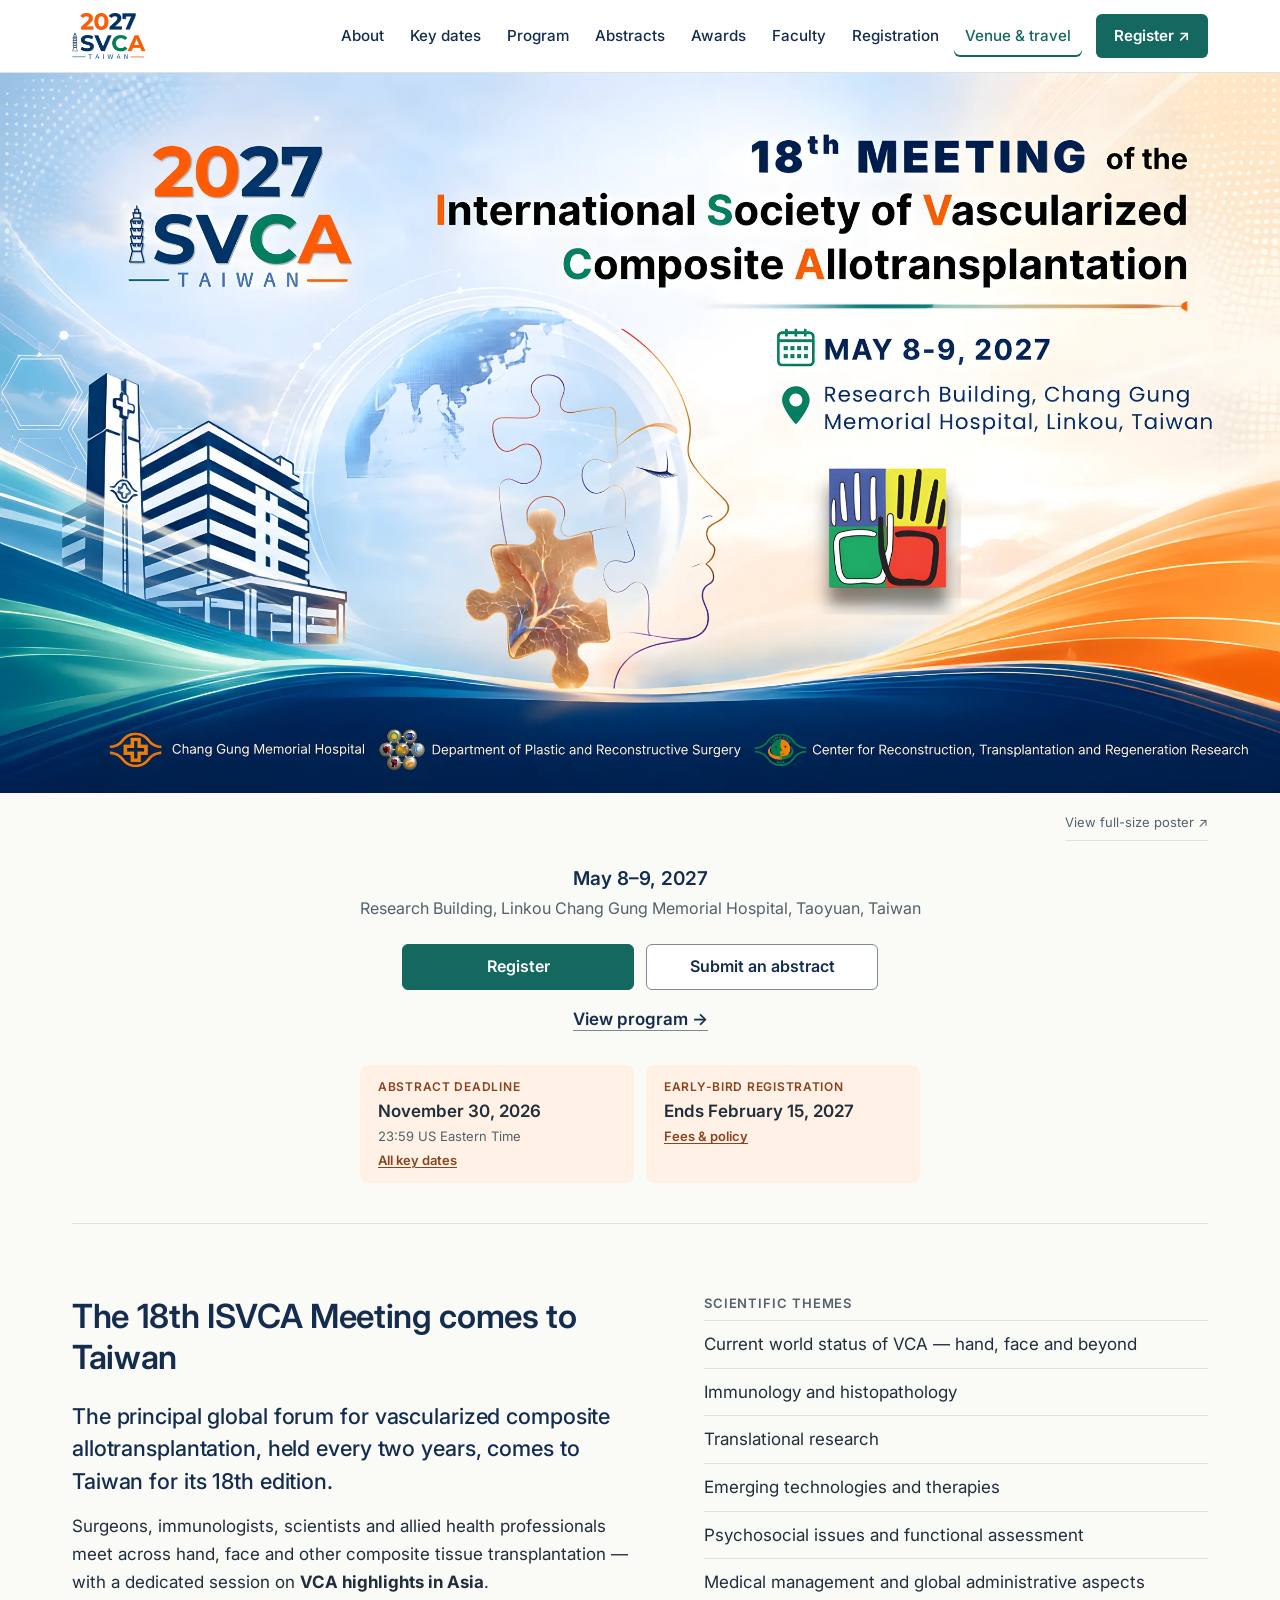
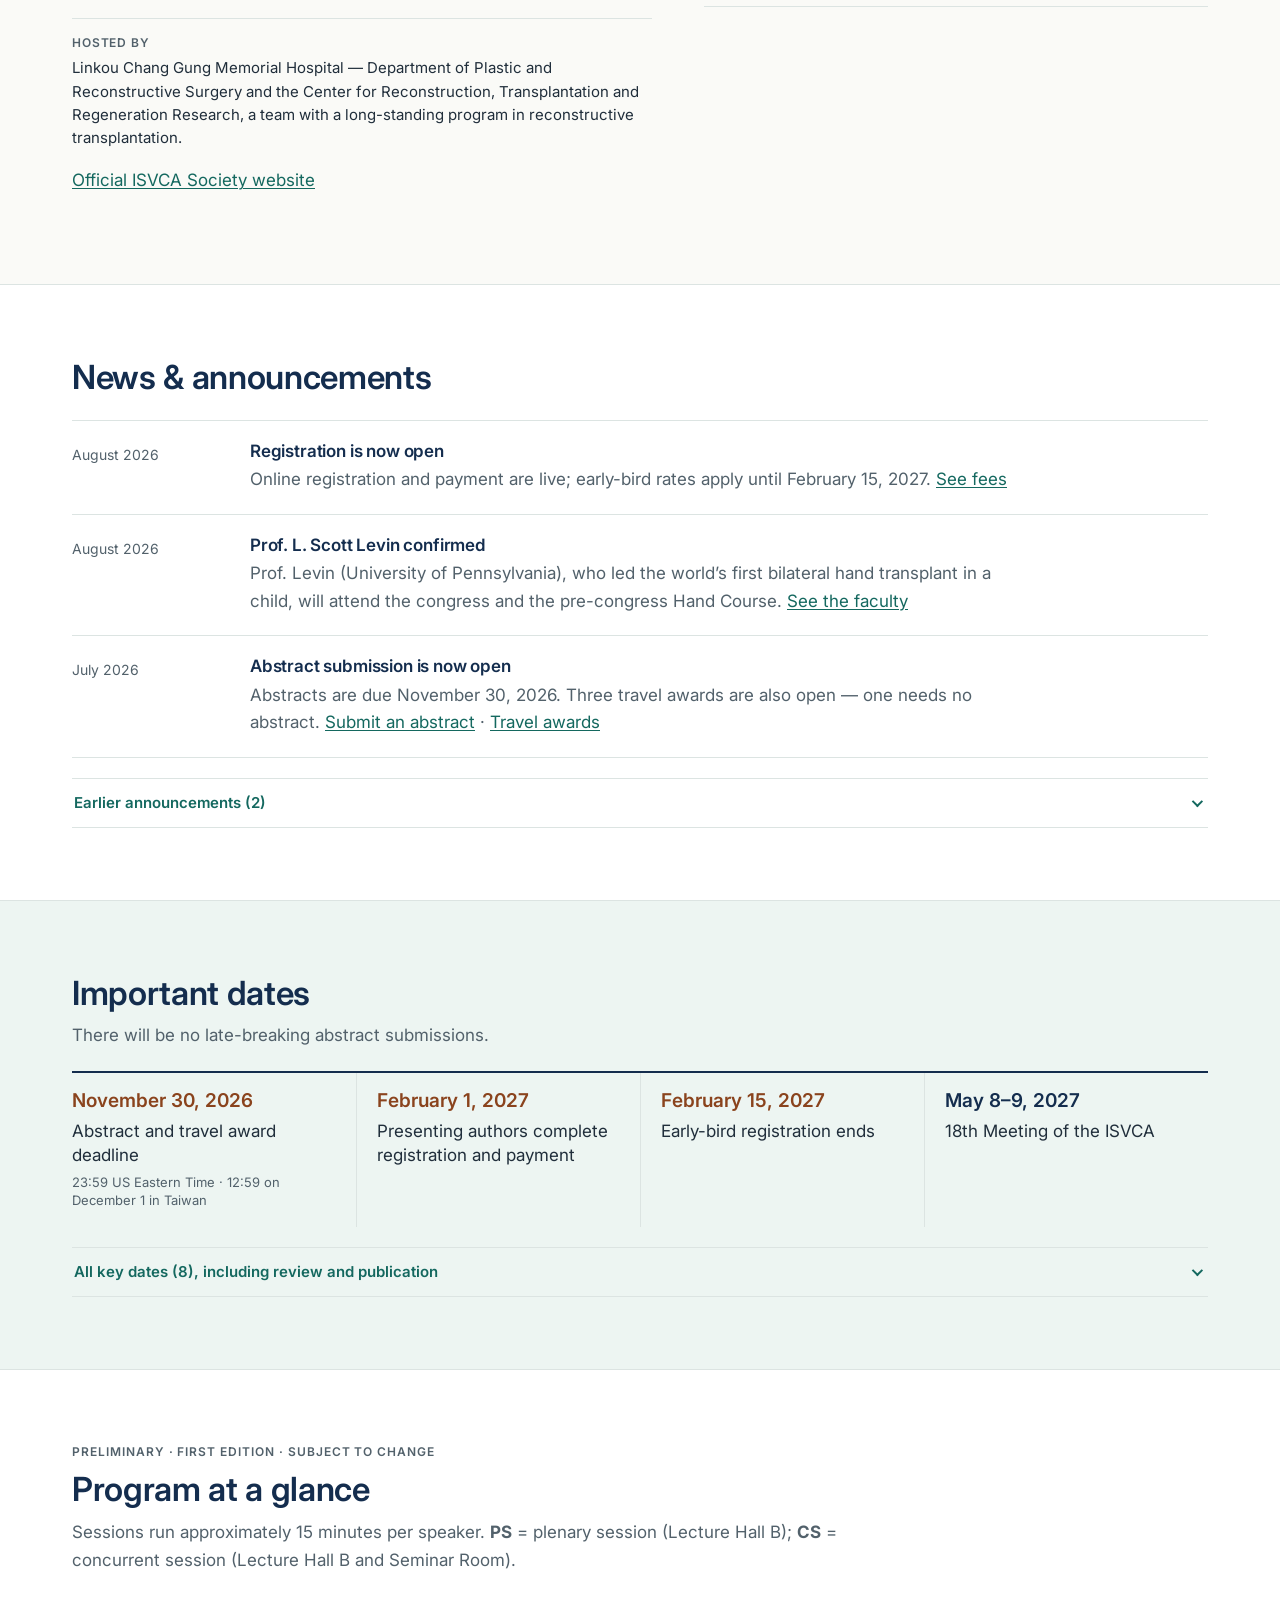
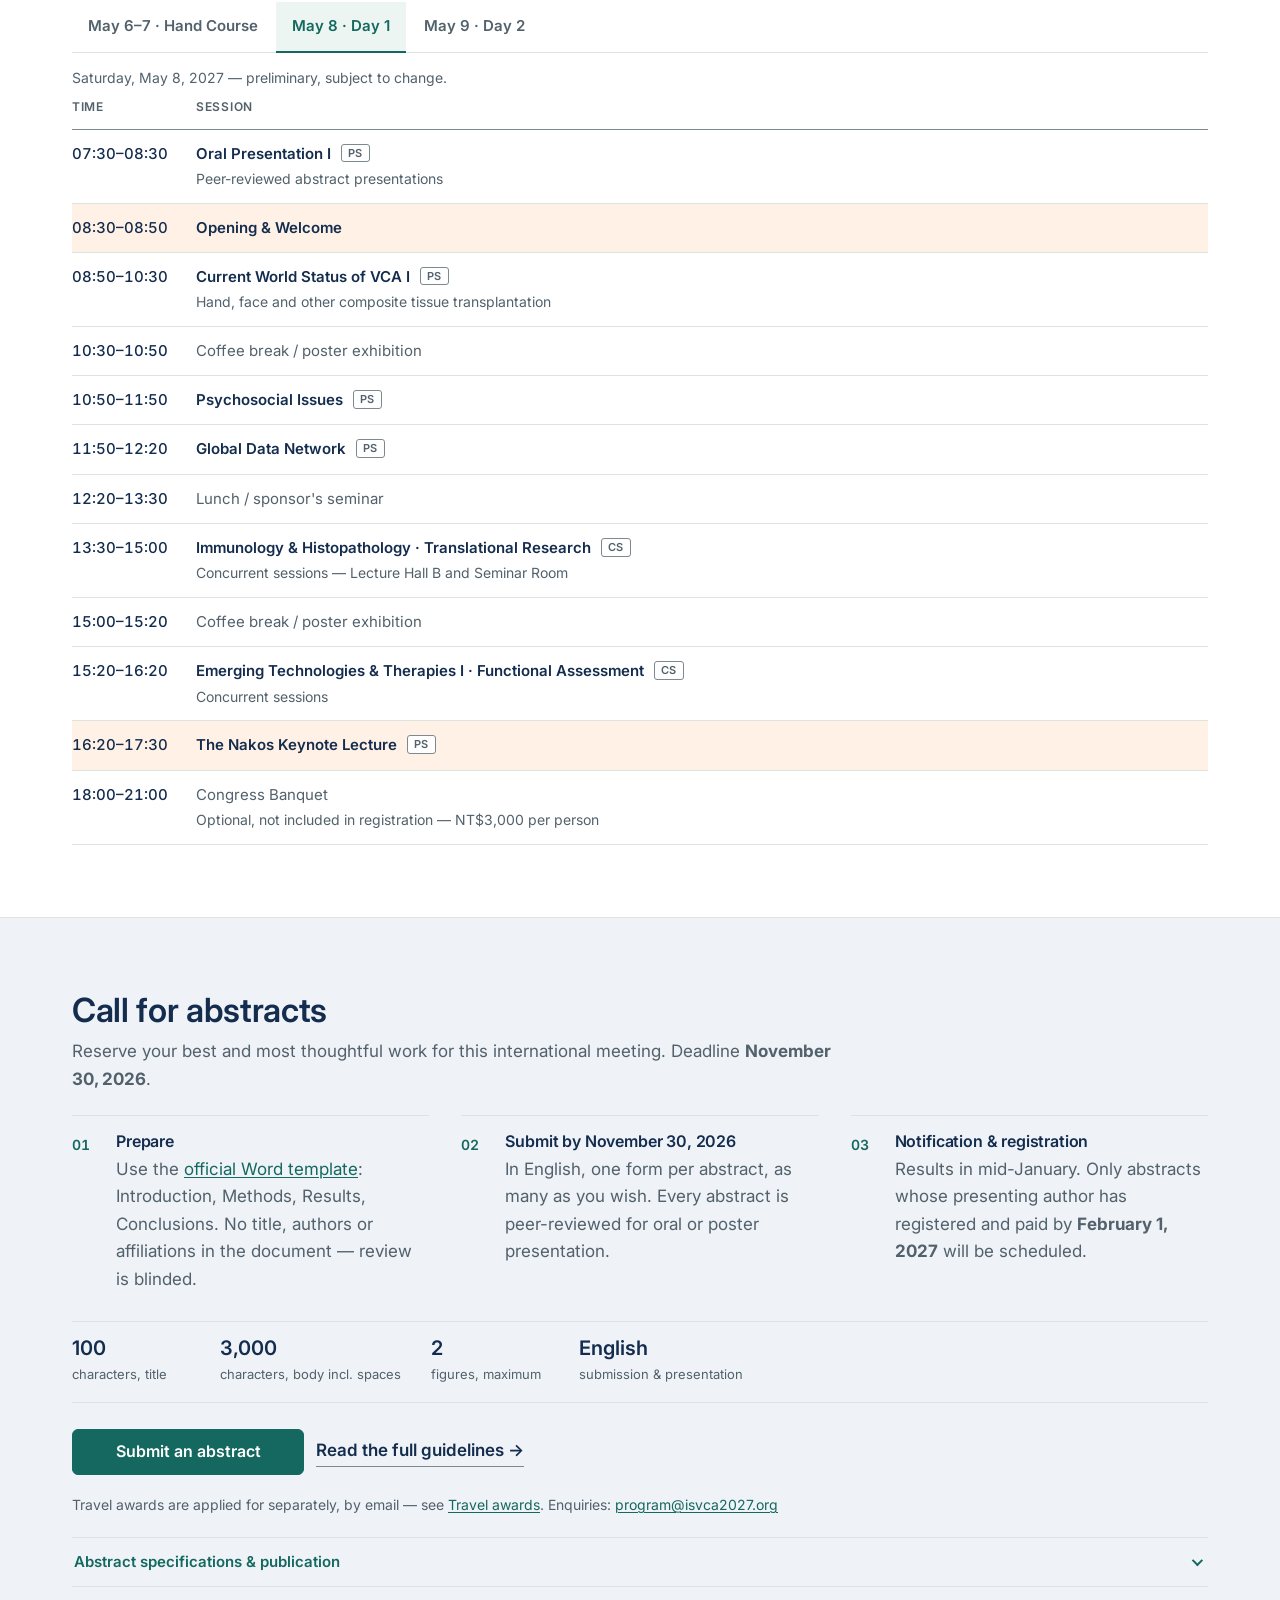
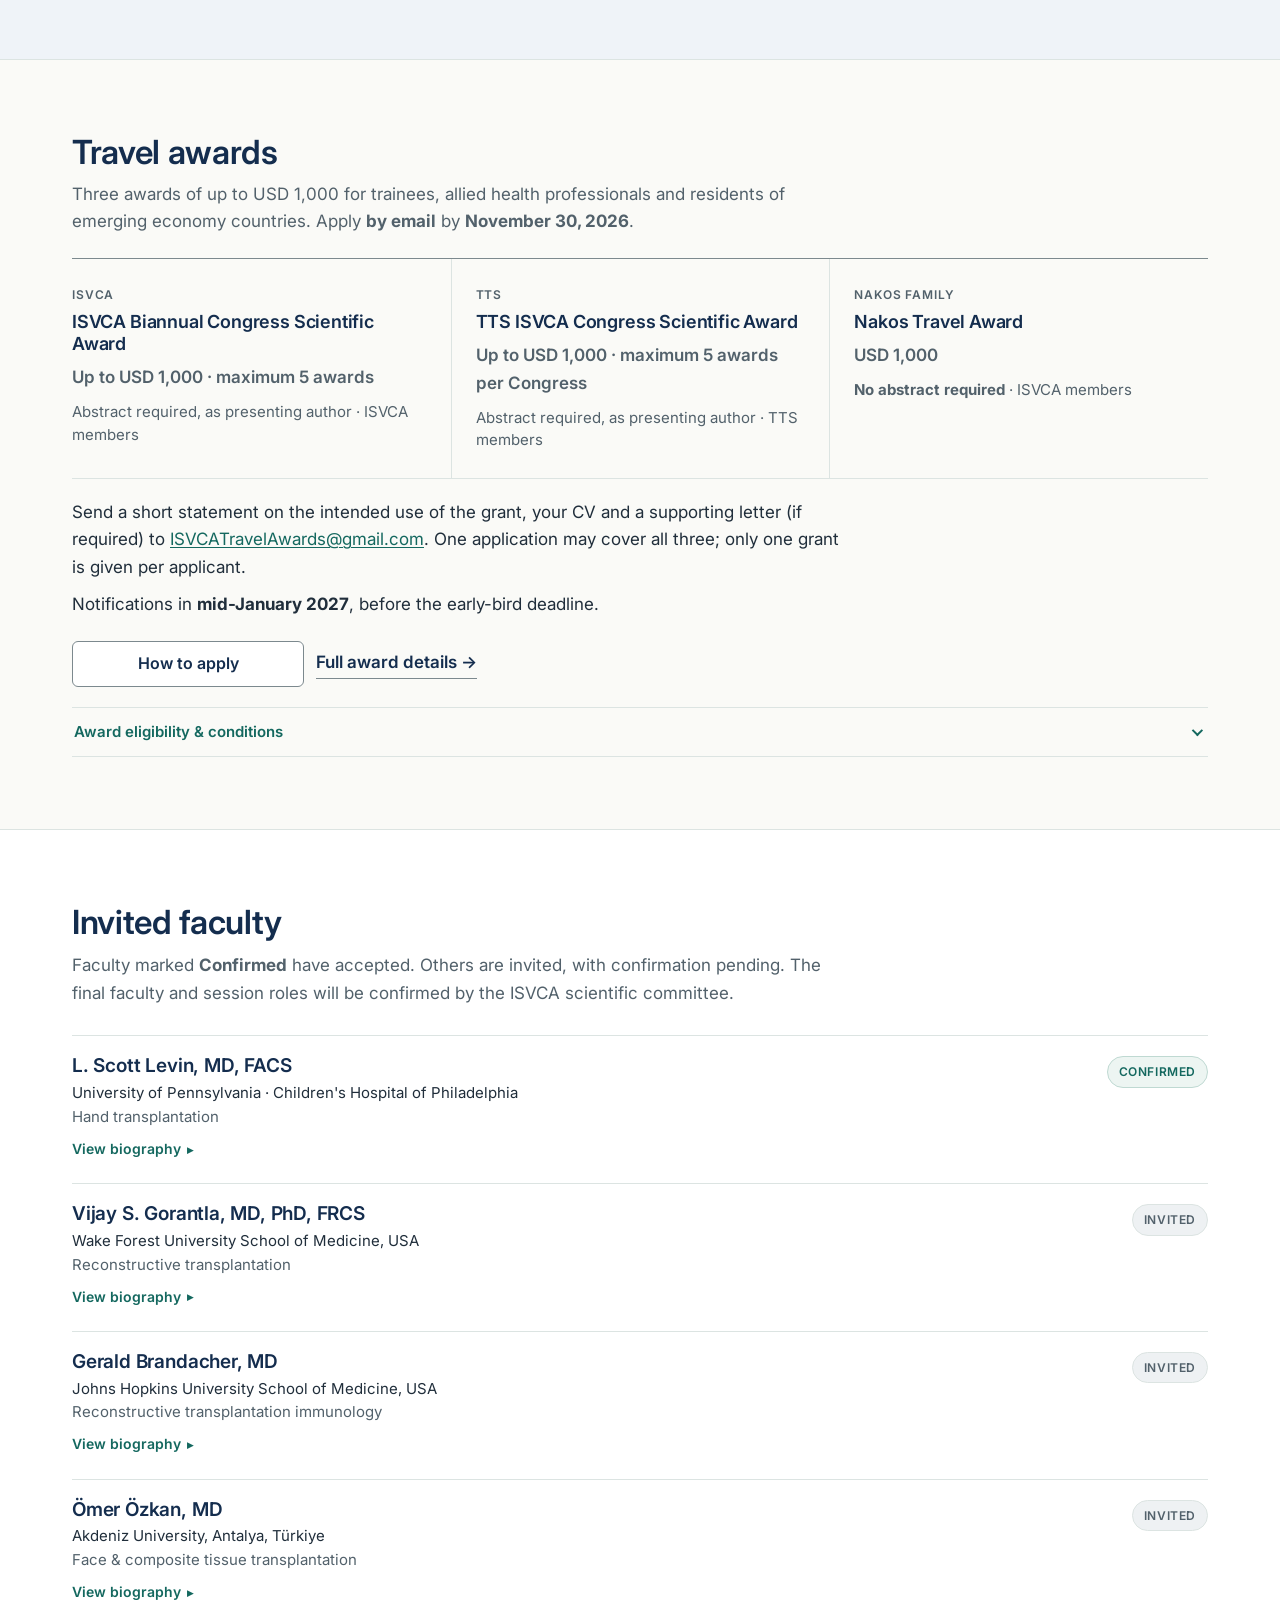
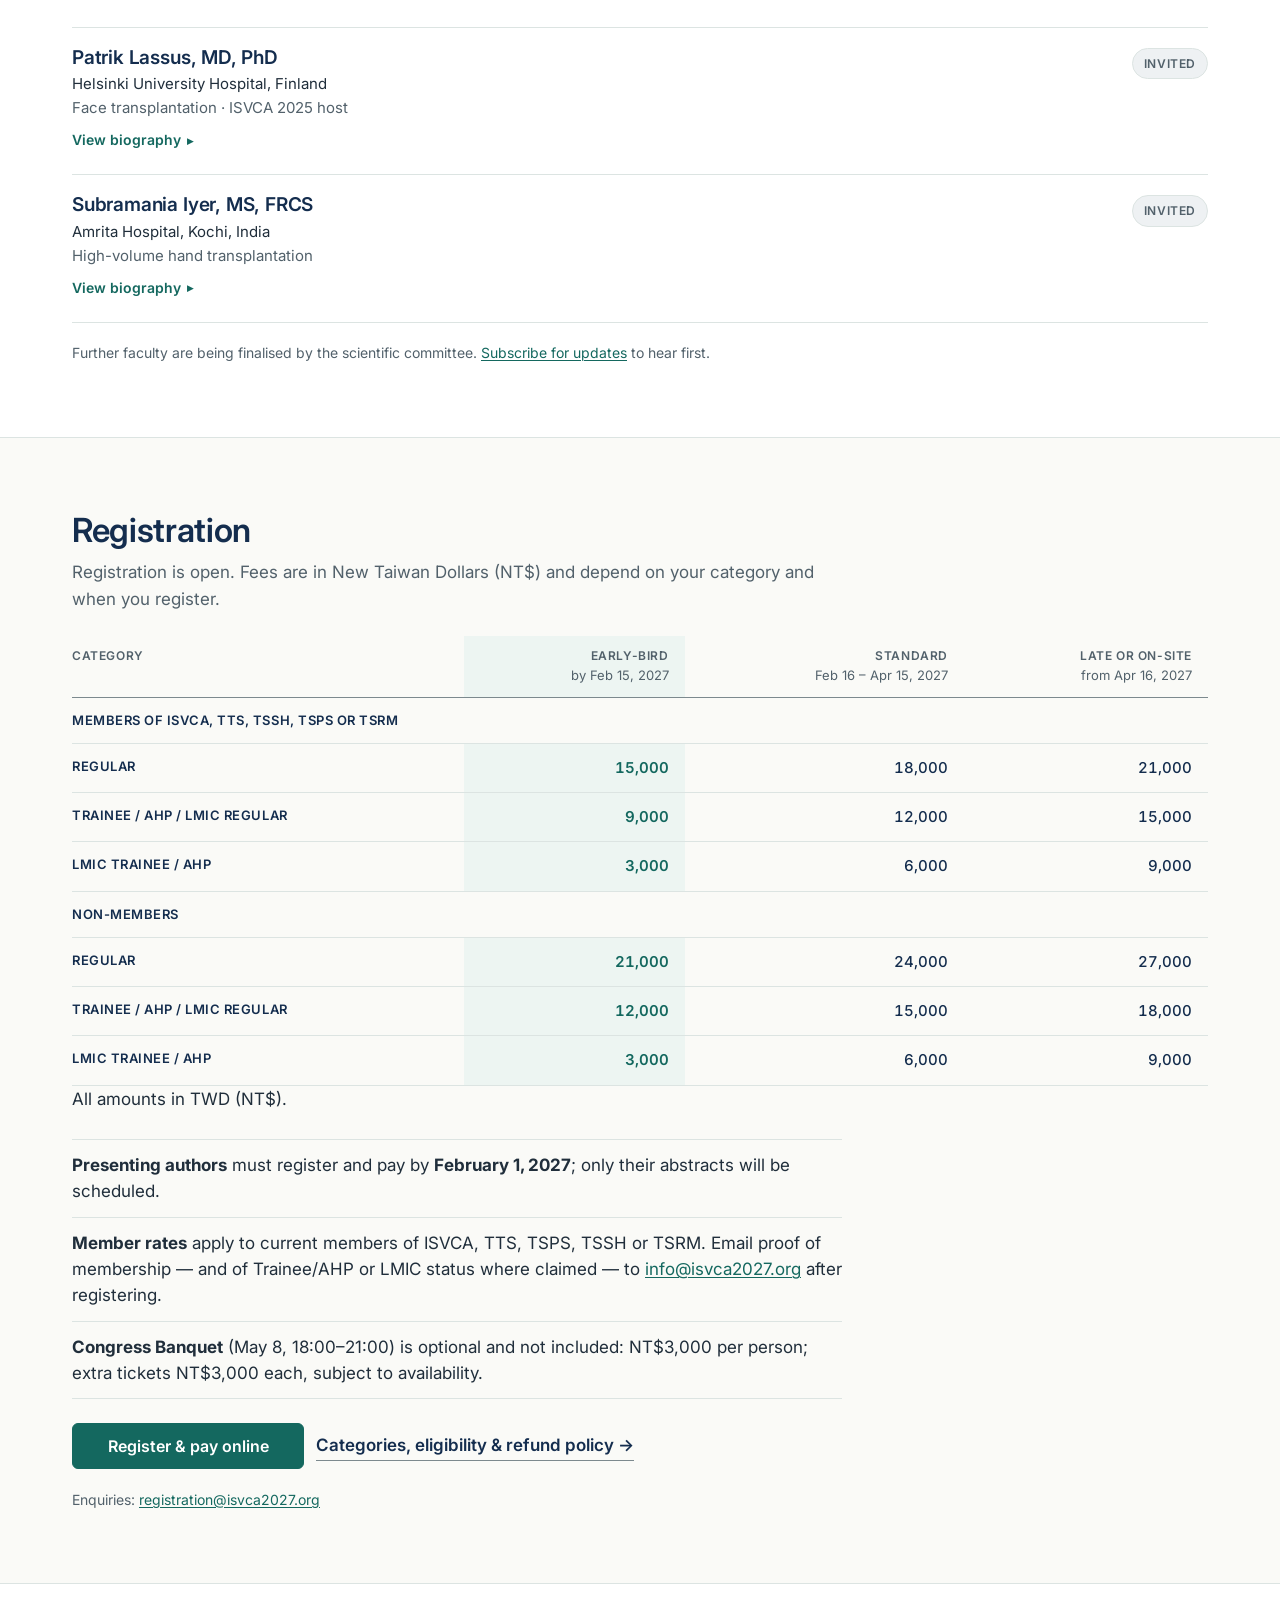
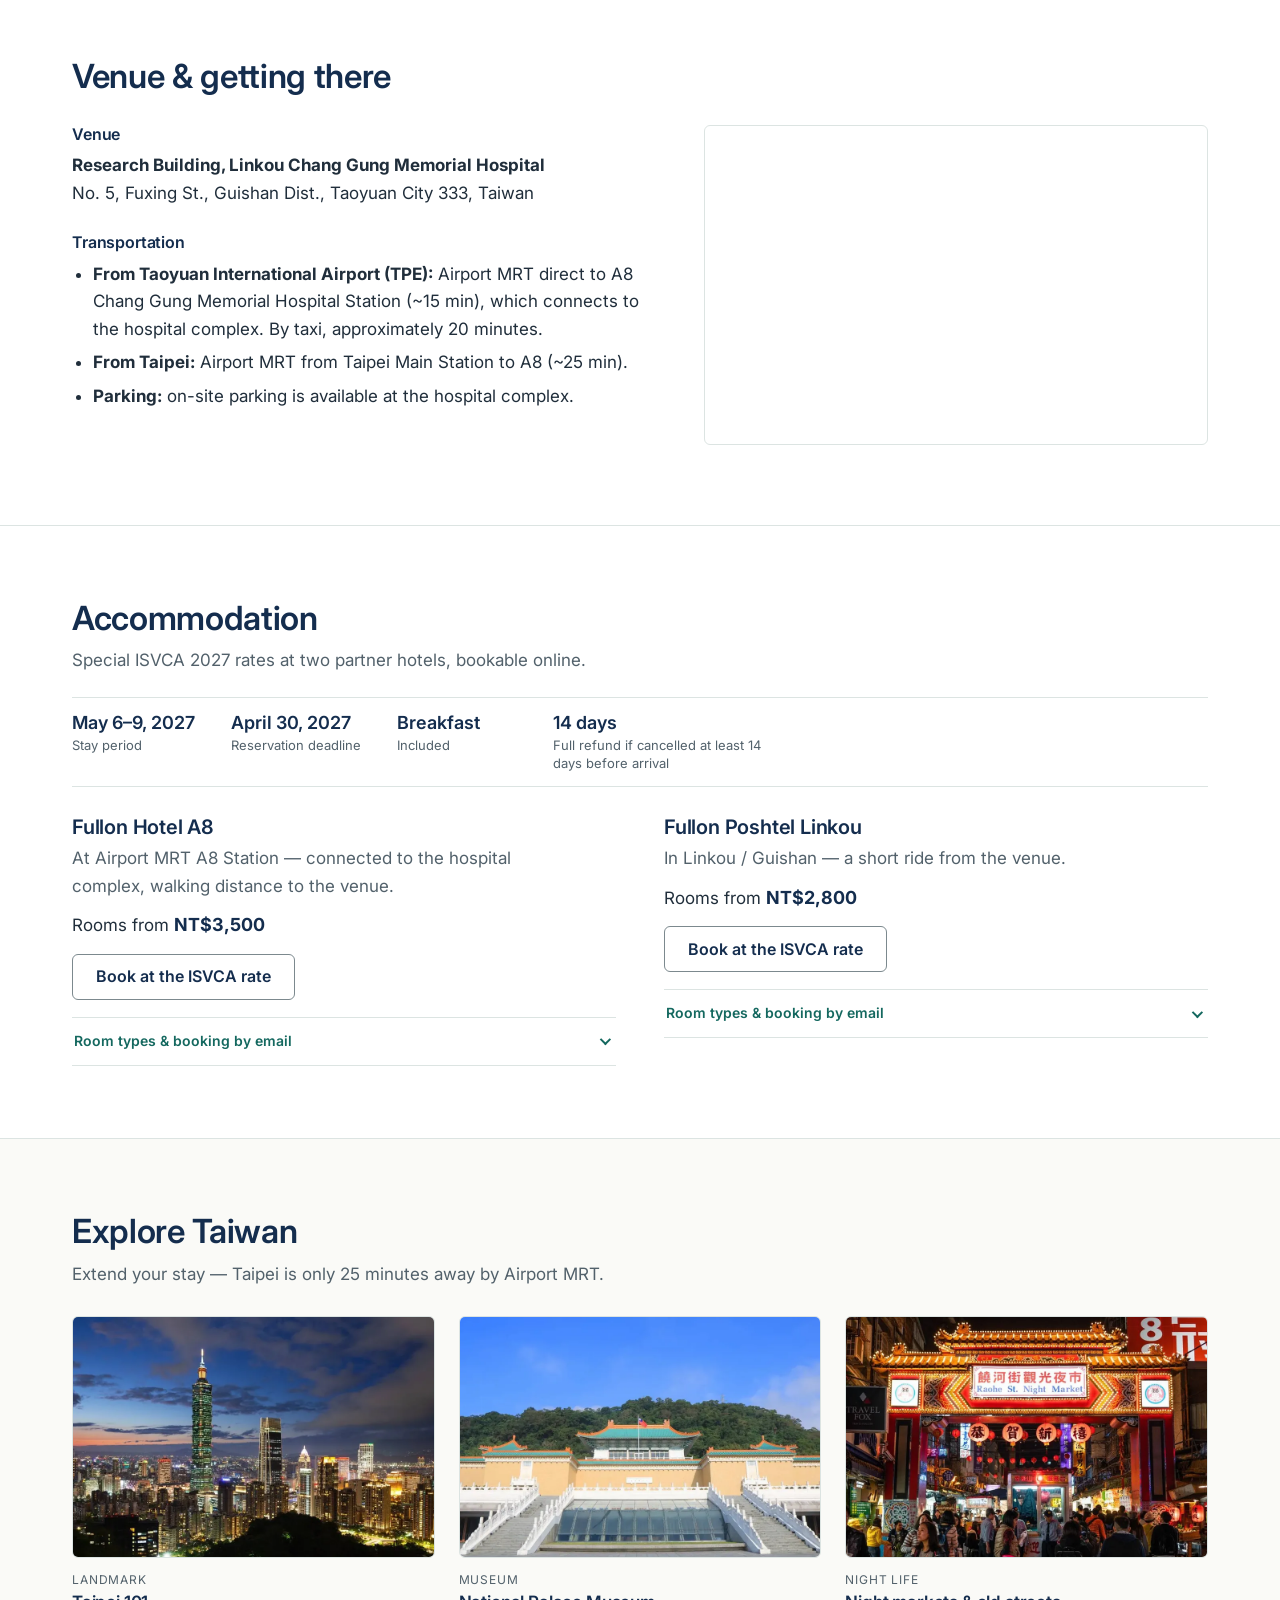
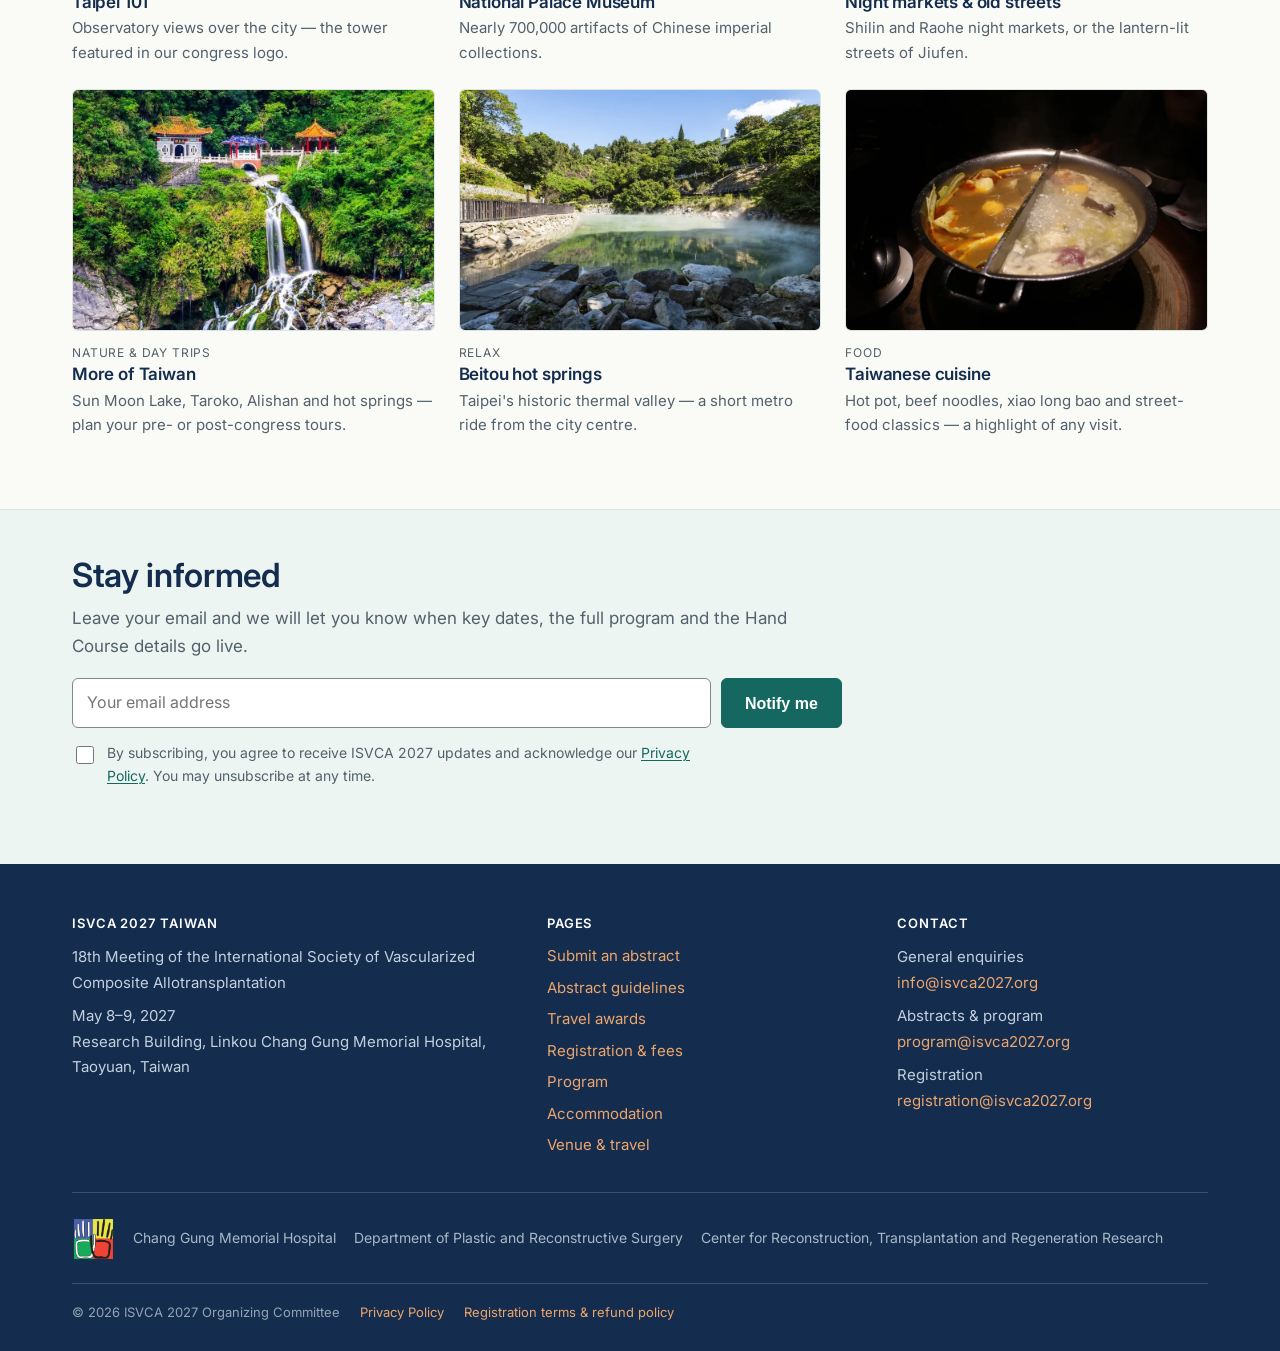
==== commit c62d5169: "Remove complimentary-registration wording pending confirmation" ====
--- a/index.html
+++ b/index.html
@@ -440,9 +440,7 @@
       <p class="award__how">Send a short statement on the intended use of the grant, your CV and a supporting letter
         (if required) to <a href="mailto:ISVCATravelAwards@gmail.com">ISVCATravelAwards@gmail.com</a>. One application
         may cover all three; only one grant is given per applicant.</p>
-      <p class="award__how">Notifications in <b>mid-January 2027</b>, before the early-bird deadline. Recipients of the
-        two Congress Scientific Awards receive complimentary registration, so wait before registering; the Nakos award
-        does not include it.</p>
+      <p class="award__how">Notifications in <b>mid-January 2027</b>, before the early-bird deadline.</p>
 
       <div class="hero__actions hero__actions--left">
         <a class="btn btn--secondary" href="awards.html#apply">How to apply</a>
@@ -466,8 +464,7 @@
             <li><b>TTS ISVCA Congress Scientific Award:</b> awarded on scientific merit; every effort will be made to give
               at least one award to an applicant from each of the six TTS geographic regions. Final selection is approved
               by TTS.</li>
-            <li><b>Nakos Travel Award:</b> funded by the generous support of the Nakos family. Recipients register and pay
-              in the normal way and may use the grant towards the fee.</li>
+            <li><b>Nakos Travel Award:</b> funded by the generous support of the Nakos family.</li>
           </ul>
         </div>
       </details>
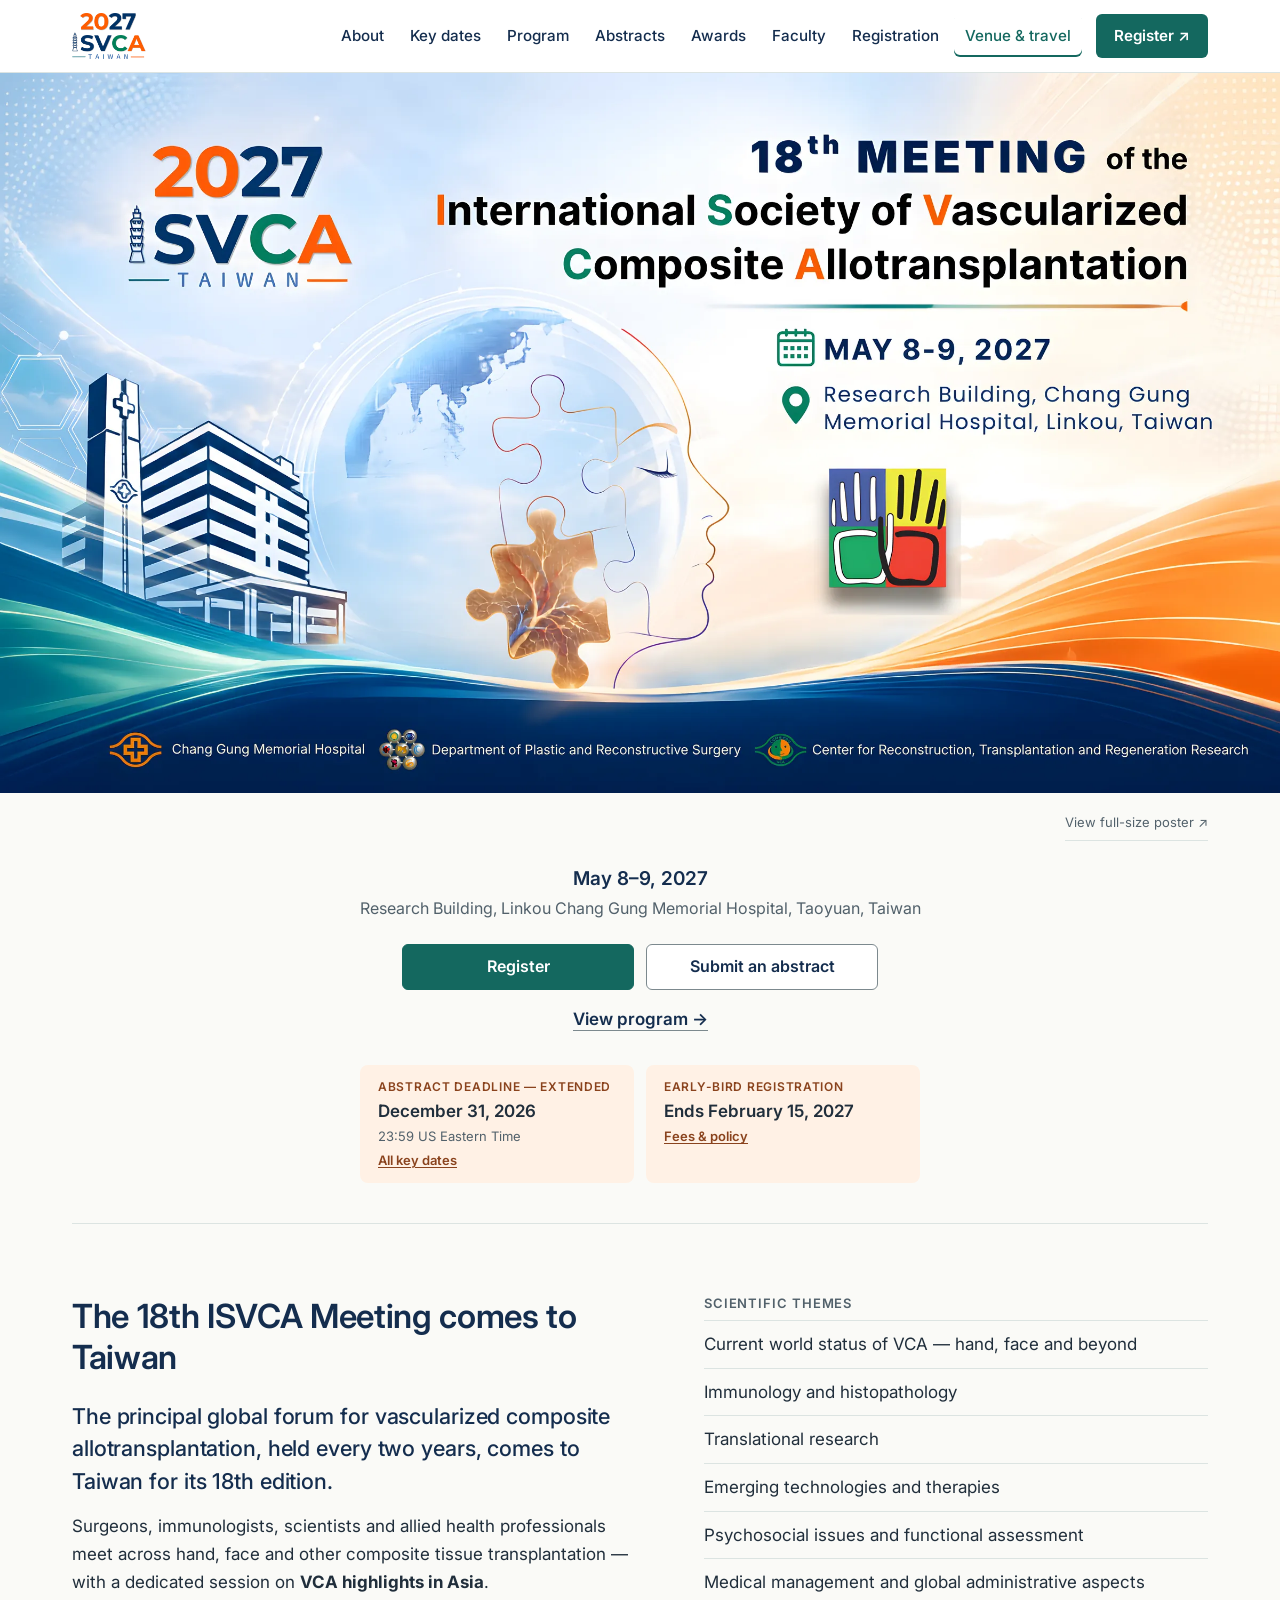
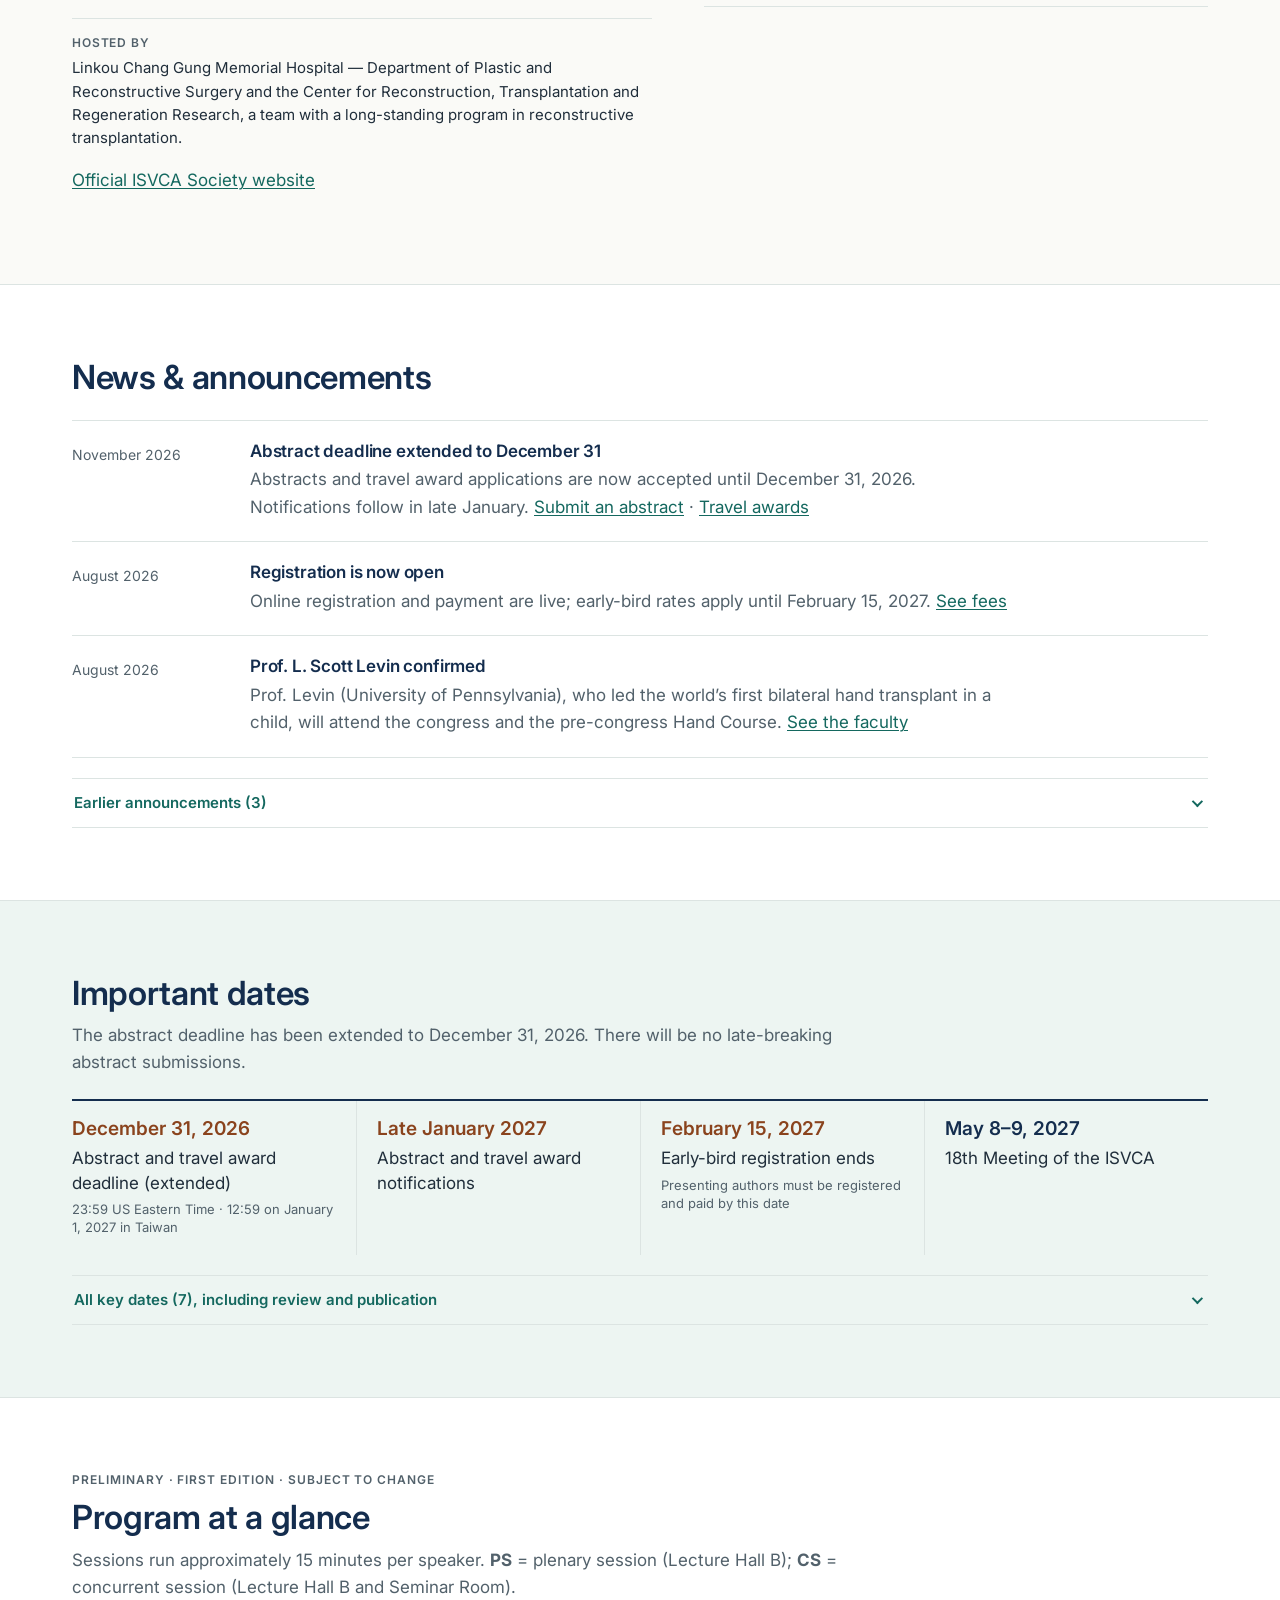
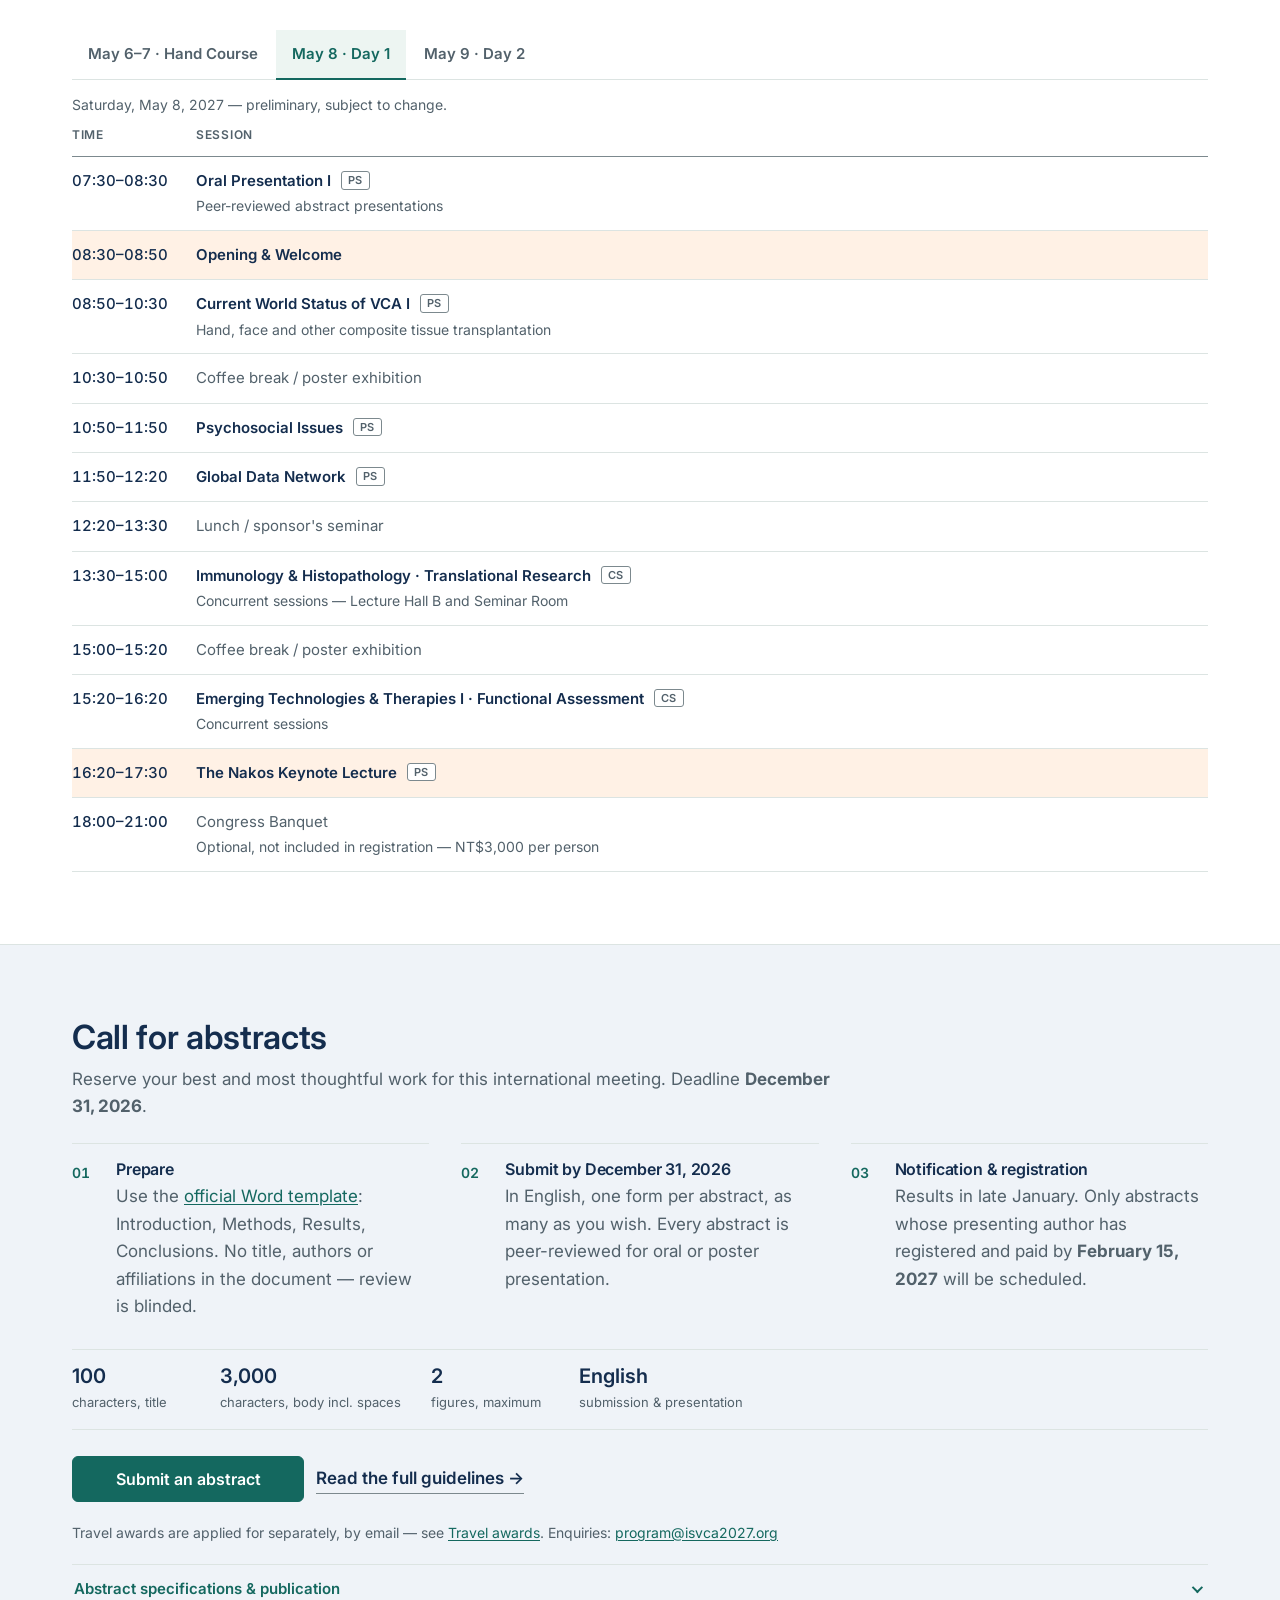
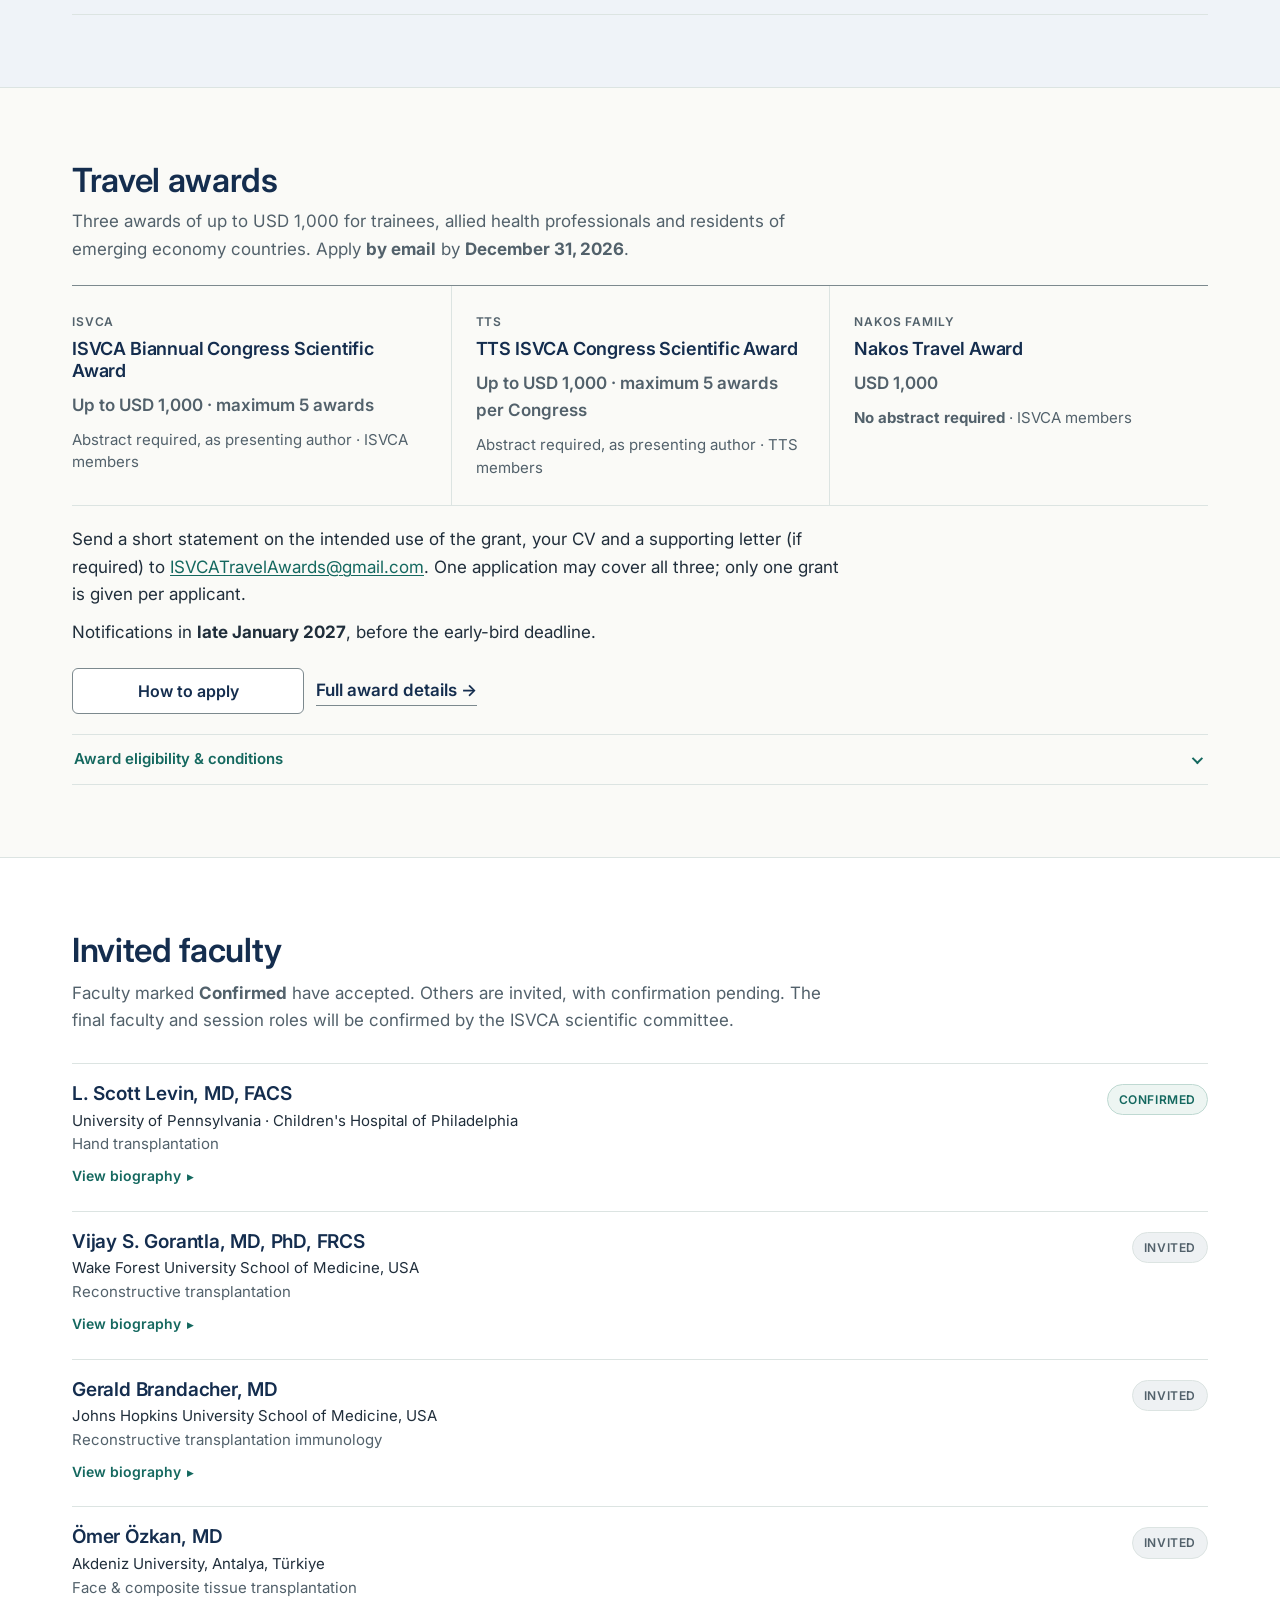
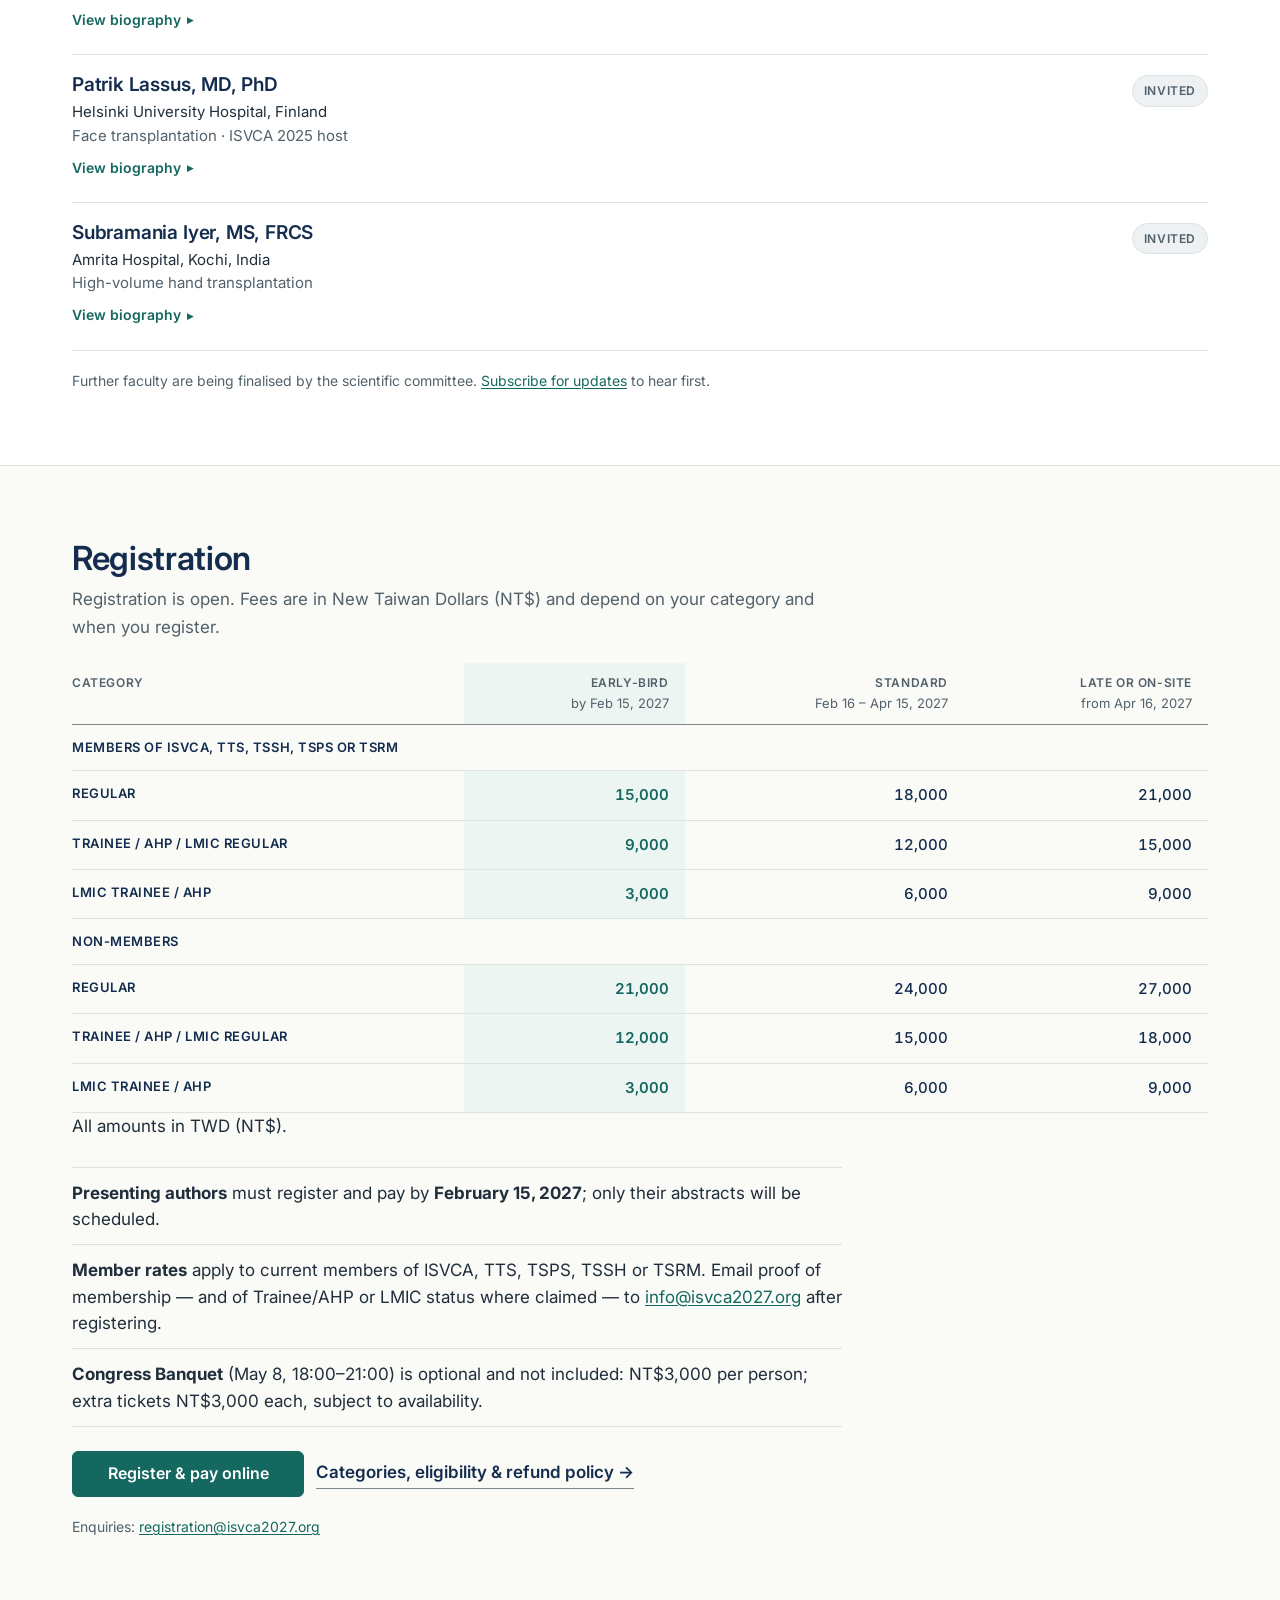
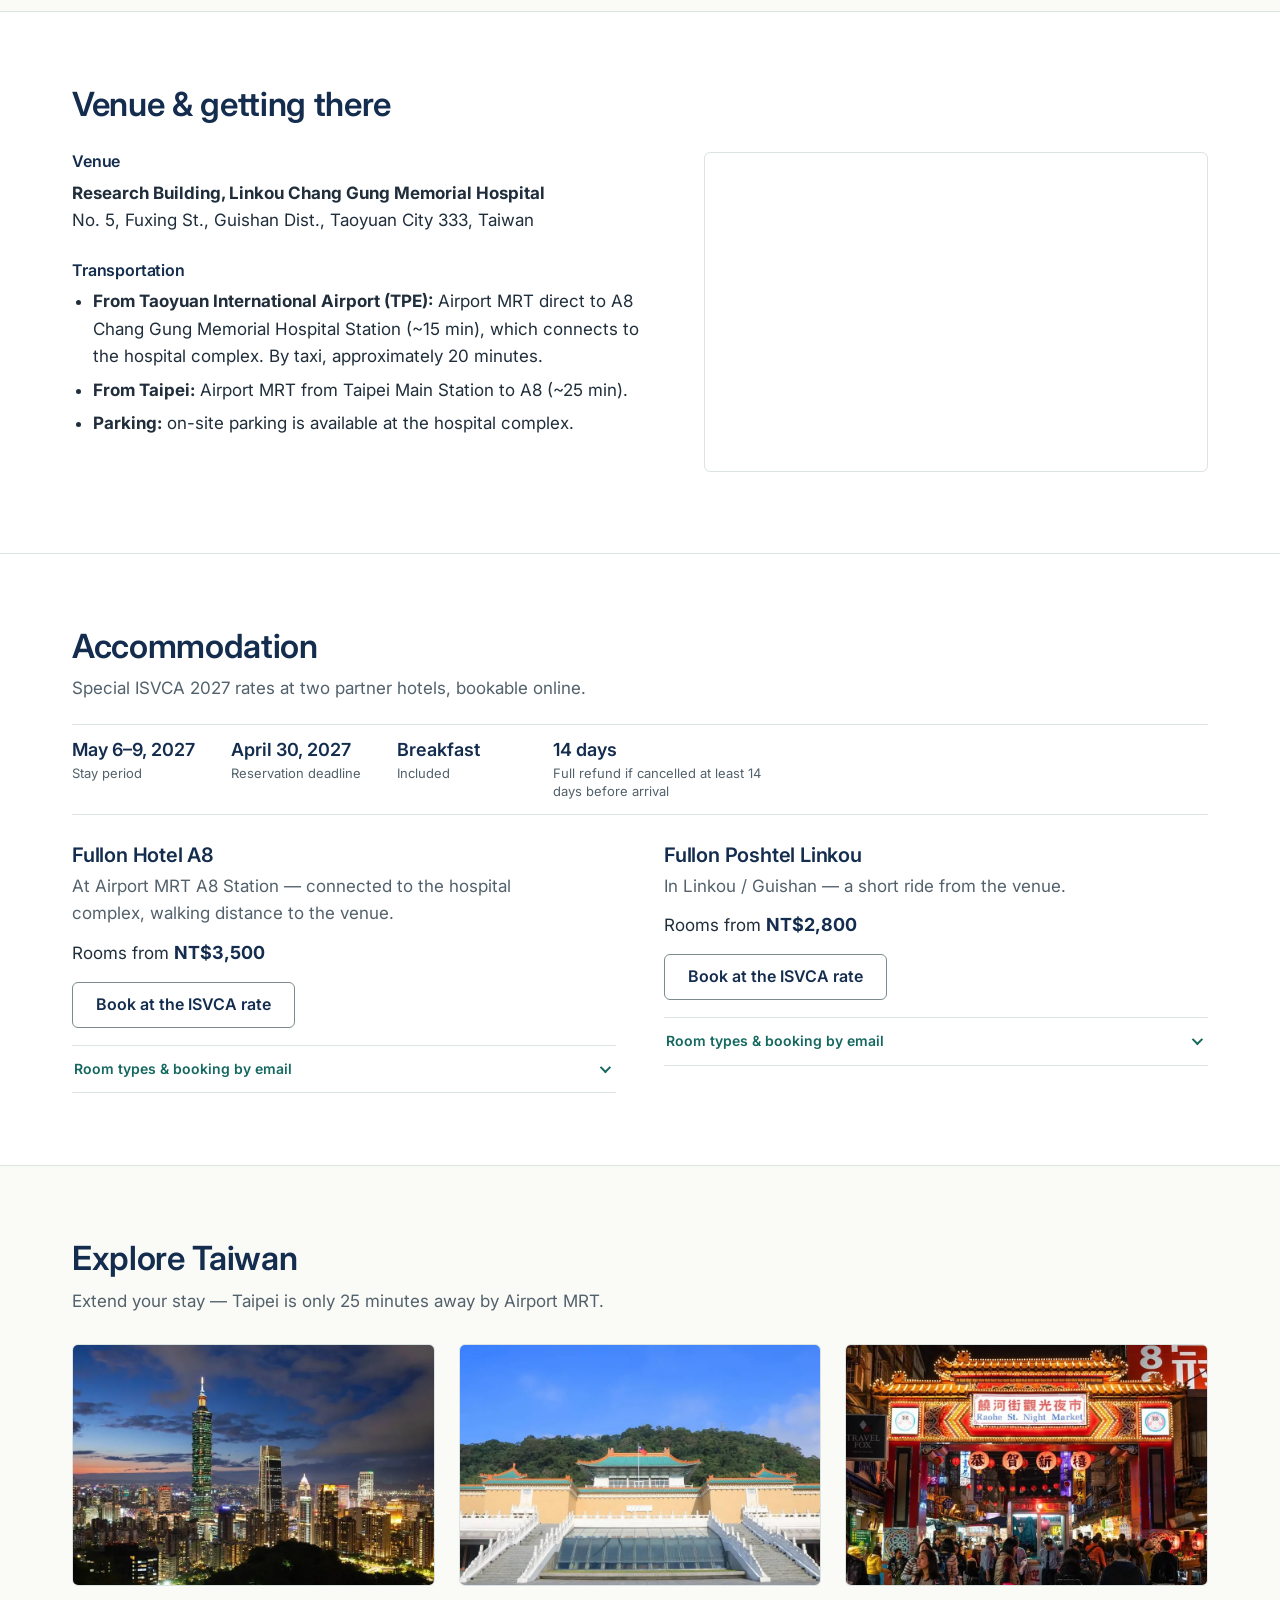
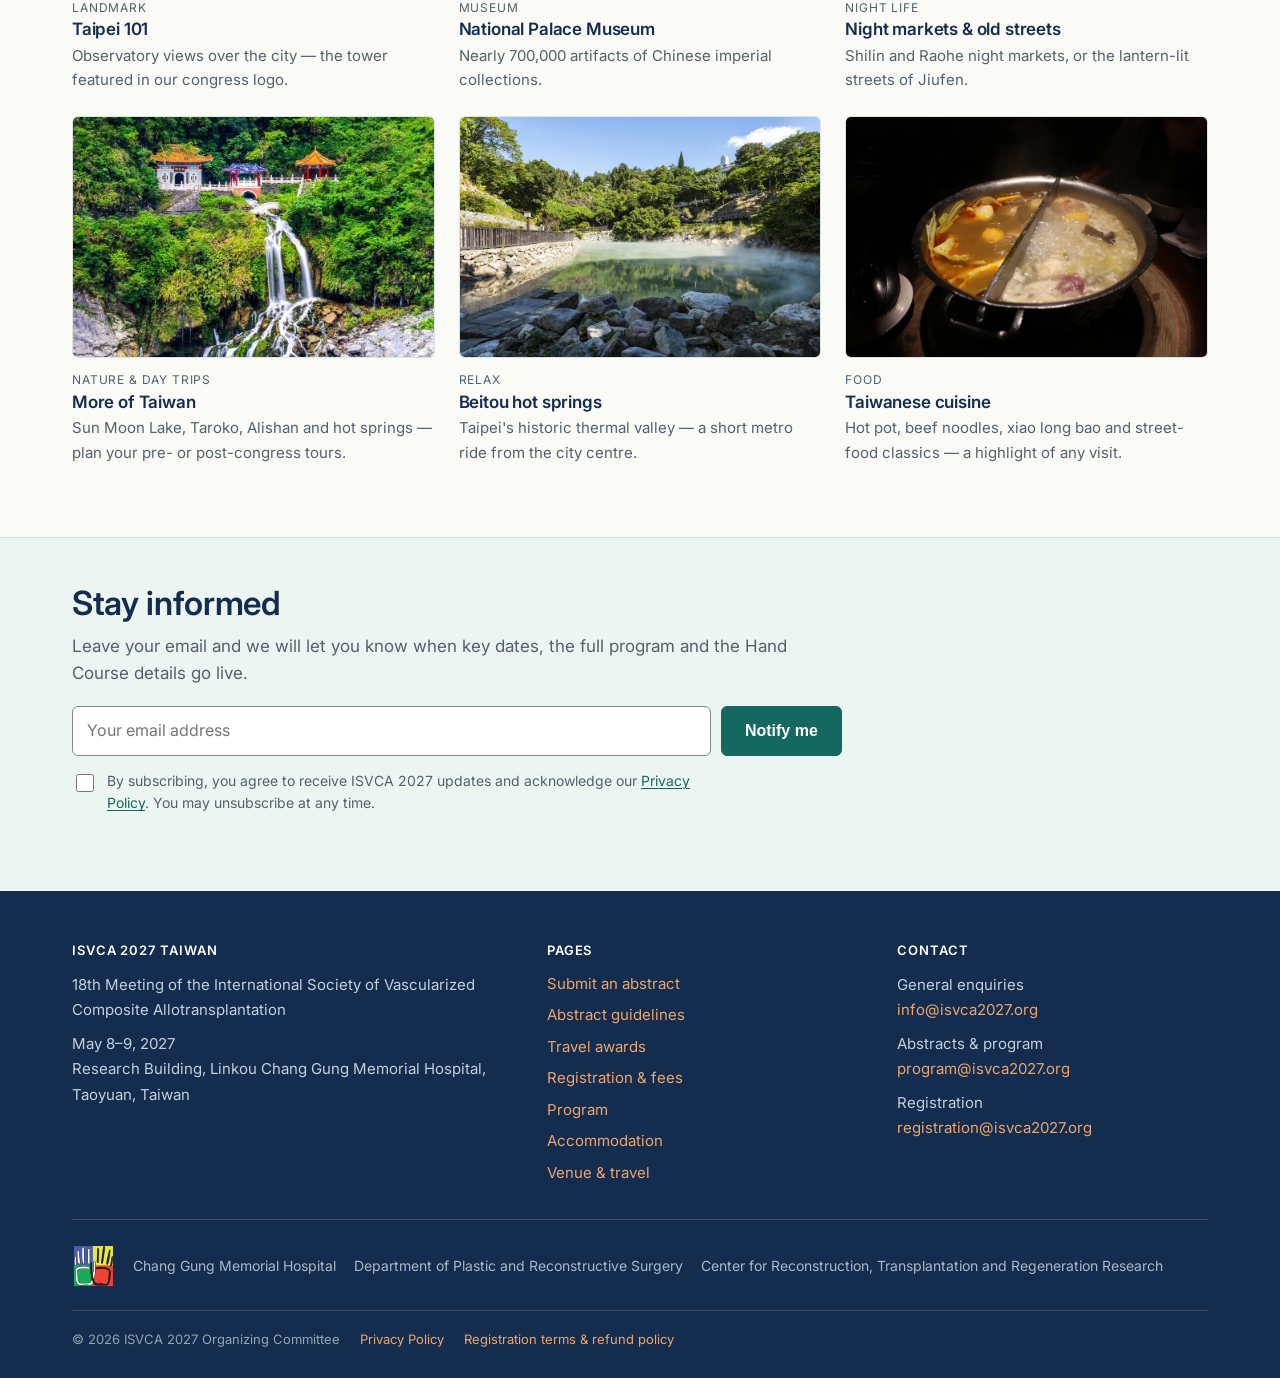
==== commit 18b02916: "Extend abstract and travel award deadline to Dec 31, 2026" ====
--- a/index.html
+++ b/index.html
@@ -9,12 +9,12 @@
 <meta property="og:type" content="website">
 <meta property="og:site_name" content="ISVCA 2027 Taiwan">
 <meta property="og:title" content="ISVCA 2027 · 18th Meeting of the International Society of VCA">
-<meta property="og:description" content="May 8–9, 2027 · Linkou Chang Gung Memorial Hospital, Taiwan. Registration open; abstracts due November 30, 2026.">
+<meta property="og:description" content="May 8–9, 2027 · Linkou Chang Gung Memorial Hospital, Taiwan. Registration open; abstracts due December 31, 2026.">
 <meta property="og:url" content="https://isvca2027.org/">
 <meta property="og:image" content="https://isvca2027.org/assets/poster@2x.webp">
 <meta name="twitter:card" content="summary_large_image">
 <meta name="twitter:title" content="ISVCA 2027 · 18th Meeting of the International Society of VCA">
-<meta name="twitter:description" content="May 8–9, 2027 · Taiwan. Registration open; abstracts due Nov 30, 2026.">
+<meta name="twitter:description" content="May 8–9, 2027 · Taiwan. Registration open; abstracts due Dec 31, 2026.">
 <meta name="twitter:image" content="https://isvca2027.org/assets/poster@2x.webp">
 <meta name="theme-color" content="#142D4E">
 <link rel="icon" href="assets/favicon.svg" type="image/svg+xml">
@@ -94,8 +94,8 @@
 
       <ul class="hero__deadlines">
         <li>
-          <span class="k">Abstract deadline</span>
-          <span class="v">November 30, 2026</span>
+          <span class="k">Abstract deadline &mdash; extended</span>
+          <span class="v">December 31, 2026</span>
           <span class="m">23:59 US Eastern Time</span>
           <span class="m"><a href="#dates">All key dates</a></span>
         </li>
@@ -152,6 +152,14 @@
       <div class="s-head s-head--tight"><h2>News &amp; announcements</h2></div>
       <div class="newslist">
         <article class="newsitem">
+          <p class="newsitem__date">November 2026</p>
+          <div>
+            <h3>Abstract deadline extended to December 31</h3>
+            <p>Abstracts and travel award applications are now accepted until December 31, 2026. Notifications follow in
+              late January. <a href="submit-abstract.html">Submit an abstract</a> · <a href="awards.html">Travel awards</a></p>
+          </div>
+        </article>
+        <article class="newsitem">
           <p class="newsitem__date">August 2026</p>
           <div>
             <h3>Registration is now open</h3>
@@ -167,18 +175,18 @@
               will attend the congress and the pre-congress Hand Course. <a href="#faculty">See the faculty</a></p>
           </div>
         </article>
-        <article class="newsitem">
-          <p class="newsitem__date">July 2026</p>
-          <div>
-            <h3>Abstract submission is now open</h3>
-            <p>Abstracts are due November 30, 2026. Three travel awards are also open &mdash; one needs no abstract.
-              <a href="submit-abstract.html">Submit an abstract</a> · <a href="awards.html">Travel awards</a></p>
-          </div>
-        </article>
       </div>
       <details class="more">
-        <summary>Earlier announcements (2)</summary>
+        <summary>Earlier announcements (3)</summary>
         <div class="more__body newslist newslist--more">
+          <article class="newsitem">
+            <p class="newsitem__date">July 2026</p>
+            <div>
+              <h3>Abstract submission is now open</h3>
+              <p>Abstracts are due December 31, 2026. Three travel awards are also open &mdash; one needs no abstract.
+                <a href="submit-abstract.html">Submit an abstract</a> · <a href="awards.html">Travel awards</a></p>
+            </div>
+          </article>
           <article class="newsitem">
             <p class="newsitem__date">July 2026</p>
             <div>
@@ -205,21 +213,22 @@
     <div class="wrap">
       <div class="s-head s-head--tight">
         <h2>Important dates</h2>
-        <p class="lede">There will be no late-breaking abstract submissions.</p>
+        <p class="lede">The abstract deadline has been extended to December 31, 2026. There will be no late-breaking abstract submissions.</p>
       </div>
       <ol class="milestones">
         <li class="milestone is-key">
-          <p class="milestone__date">November 30, 2026</p>
-          <p class="milestone__what">Abstract and travel award deadline</p>
-          <p class="milestone__note">23:59 US Eastern Time &middot; 12:59 on December 1 in Taiwan</p>
+          <p class="milestone__date">December 31, 2026</p>
+          <p class="milestone__what">Abstract and travel award deadline (extended)</p>
+          <p class="milestone__note">23:59 US Eastern Time &middot; 12:59 on January 1, 2027 in Taiwan</p>
         </li>
         <li class="milestone is-key">
-          <p class="milestone__date">February 1, 2027</p>
-          <p class="milestone__what">Presenting authors complete registration and payment</p>
+          <p class="milestone__date">Late January 2027</p>
+          <p class="milestone__what">Abstract and travel award notifications</p>
         </li>
         <li class="milestone is-key">
           <p class="milestone__date">February 15, 2027</p>
           <p class="milestone__what">Early-bird registration ends</p>
+          <p class="milestone__note">Presenting authors must be registered and paid by this date</p>
         </li>
         <li class="milestone">
           <p class="milestone__date">May 8–9, 2027</p>
@@ -228,28 +237,24 @@
       </ol>
 
       <details class="more">
-        <summary>All key dates (8), including review and publication</summary>
+        <summary>All key dates (7), including review and publication</summary>
         <div class="more__body">
           <dl class="datalist">
             <div class="datalist__row is-key">
-              <dt class="datalist__term">November 30, 2026<span class="m">23:59 US Eastern Time</span></dt>
-              <dd class="datalist__desc">Abstract submission deadline<span class="m">12:59 on December 1 in Taiwan</span></dd>
+              <dt class="datalist__term">December 31, 2026<span class="m">23:59 US Eastern Time</span></dt>
+              <dd class="datalist__desc">Abstract submission deadline (extended from November 30)<span class="m">12:59 on January 1, 2027 in Taiwan</span></dd>
             </div>
             <div class="datalist__row">
-              <dt class="datalist__term">December 14, 2026</dt>
+              <dt class="datalist__term">January 14, 2027</dt>
               <dd class="datalist__desc">Final deadline for minor updates or withdrawal</dd>
             </div>
             <div class="datalist__row">
-              <dt class="datalist__term">Mid-January 2027</dt>
+              <dt class="datalist__term">Late January 2027</dt>
               <dd class="datalist__desc">Abstract status and travel award notifications sent</dd>
-            </div>
-            <div class="datalist__row is-key">
-              <dt class="datalist__term">February 1, 2027</dt>
-              <dd class="datalist__desc">Presenting authors must complete registration and payment</dd>
             </div>
             <div class="datalist__row is-key">
               <dt class="datalist__term">February 15, 2027</dt>
-              <dd class="datalist__desc">Early-bird registration deadline</dd>
+              <dd class="datalist__desc">Early-bird registration deadline<span class="m">Presenting authors must also complete registration and payment by this date</span></dd>
             </div>
             <div class="datalist__row">
               <dt class="datalist__term">April 15, 2027</dt>
@@ -265,8 +270,8 @@
             </div>
           </dl>
           <p class="muted-note"><b>Not received your notification?</b> If you have not received an email regarding your
-            abstract status by January 20, 2027, please contact
-            <a href="mailto:program@isvca2027.org">program@isvca2027.org</a>. Inquiries received before January 15, 2027
+            abstract status by February 5, 2027, please contact
+            <a href="mailto:program@isvca2027.org">program@isvca2027.org</a>. Inquiries received before January 31, 2027
             will not receive a response; inquiries after this date will receive a prompt reply.</p>
         </div>
       </details>
@@ -347,7 +352,7 @@
       <div class="s-head s-head--tight">
         <h2>Call for abstracts</h2>
         <p class="lede">Reserve your best and most thoughtful work for this international meeting. Deadline
-          <b>November 30, 2026</b>.</p>
+          <b>December 31, 2026</b>.</p>
       </div>
 
       <ol class="steps steps--3">
@@ -360,7 +365,7 @@
         </li>
         <li>
           <div>
-            <h3>Submit by November 30, 2026</h3>
+            <h3>Submit by December 31, 2026</h3>
             <p>In English, one form per abstract, as many as you wish. Every abstract is peer-reviewed for oral or poster
               presentation.</p>
           </div>
@@ -368,8 +373,8 @@
         <li>
           <div>
             <h3>Notification &amp; registration</h3>
-            <p>Results in mid-January. Only abstracts whose presenting author has registered and paid by
-              <b>February 1, 2027</b> will be scheduled.</p>
+            <p>Results in late January. Only abstracts whose presenting author has registered and paid by
+              <b>February 15, 2027</b> will be scheduled.</p>
           </div>
         </li>
       </ol>
@@ -413,7 +418,7 @@
       <div class="s-head s-head--tight">
         <h2>Travel awards</h2>
         <p class="lede">Three awards of up to USD 1,000 for trainees, allied health professionals and residents of
-          emerging economy countries. Apply <b>by email</b> by <b>November 30, 2026</b>.</p>
+          emerging economy countries. Apply <b>by email</b> by <b>December 31, 2026</b>.</p>
       </div>
 
       <div class="awards awards--3">
@@ -440,7 +445,7 @@
       <p class="award__how">Send a short statement on the intended use of the grant, your CV and a supporting letter
         (if required) to <a href="mailto:ISVCATravelAwards@gmail.com">ISVCATravelAwards@gmail.com</a>. One application
         may cover all three; only one grant is given per applicant.</p>
-      <p class="award__how">Notifications in <b>mid-January 2027</b>, before the early-bird deadline.</p>
+      <p class="award__how">Notifications in <b>late January 2027</b>, before the early-bird deadline.</p>
 
       <div class="hero__actions hero__actions--left">
         <a class="btn btn--secondary" href="awards.html#apply">How to apply</a>
@@ -594,7 +599,7 @@
       <p class="muted-note">All amounts in TWD (NT$).</p>
 
       <ul class="keypoints">
-        <li><b>Presenting authors</b> must register and pay by <b>February 1, 2027</b>; only their abstracts will be
+        <li><b>Presenting authors</b> must register and pay by <b>February 15, 2027</b>; only their abstracts will be
           scheduled.</li>
         <li><b>Member rates</b> apply to current members of ISVCA, TTS, TSPS, TSSH or TSRM. Email proof of membership
           &mdash; and of Trainee/AHP or LMIC status where claimed &mdash; to
